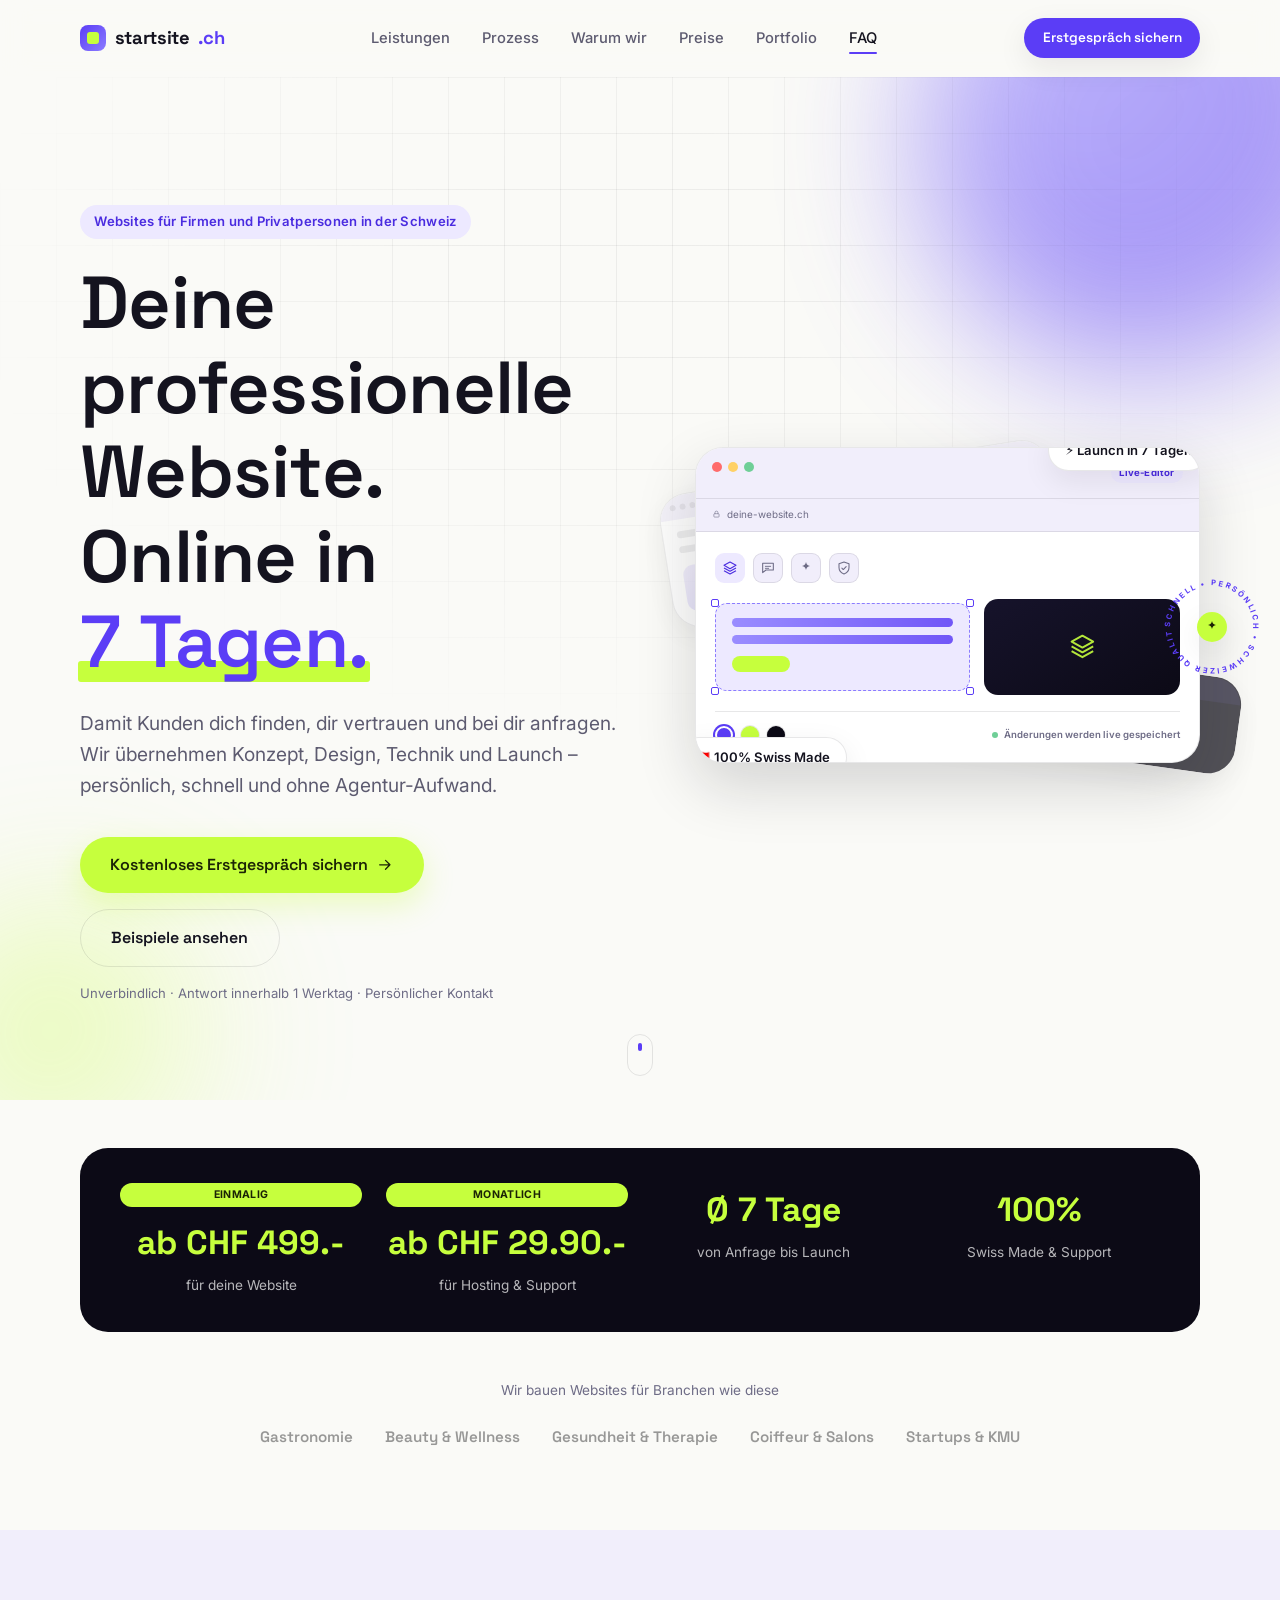
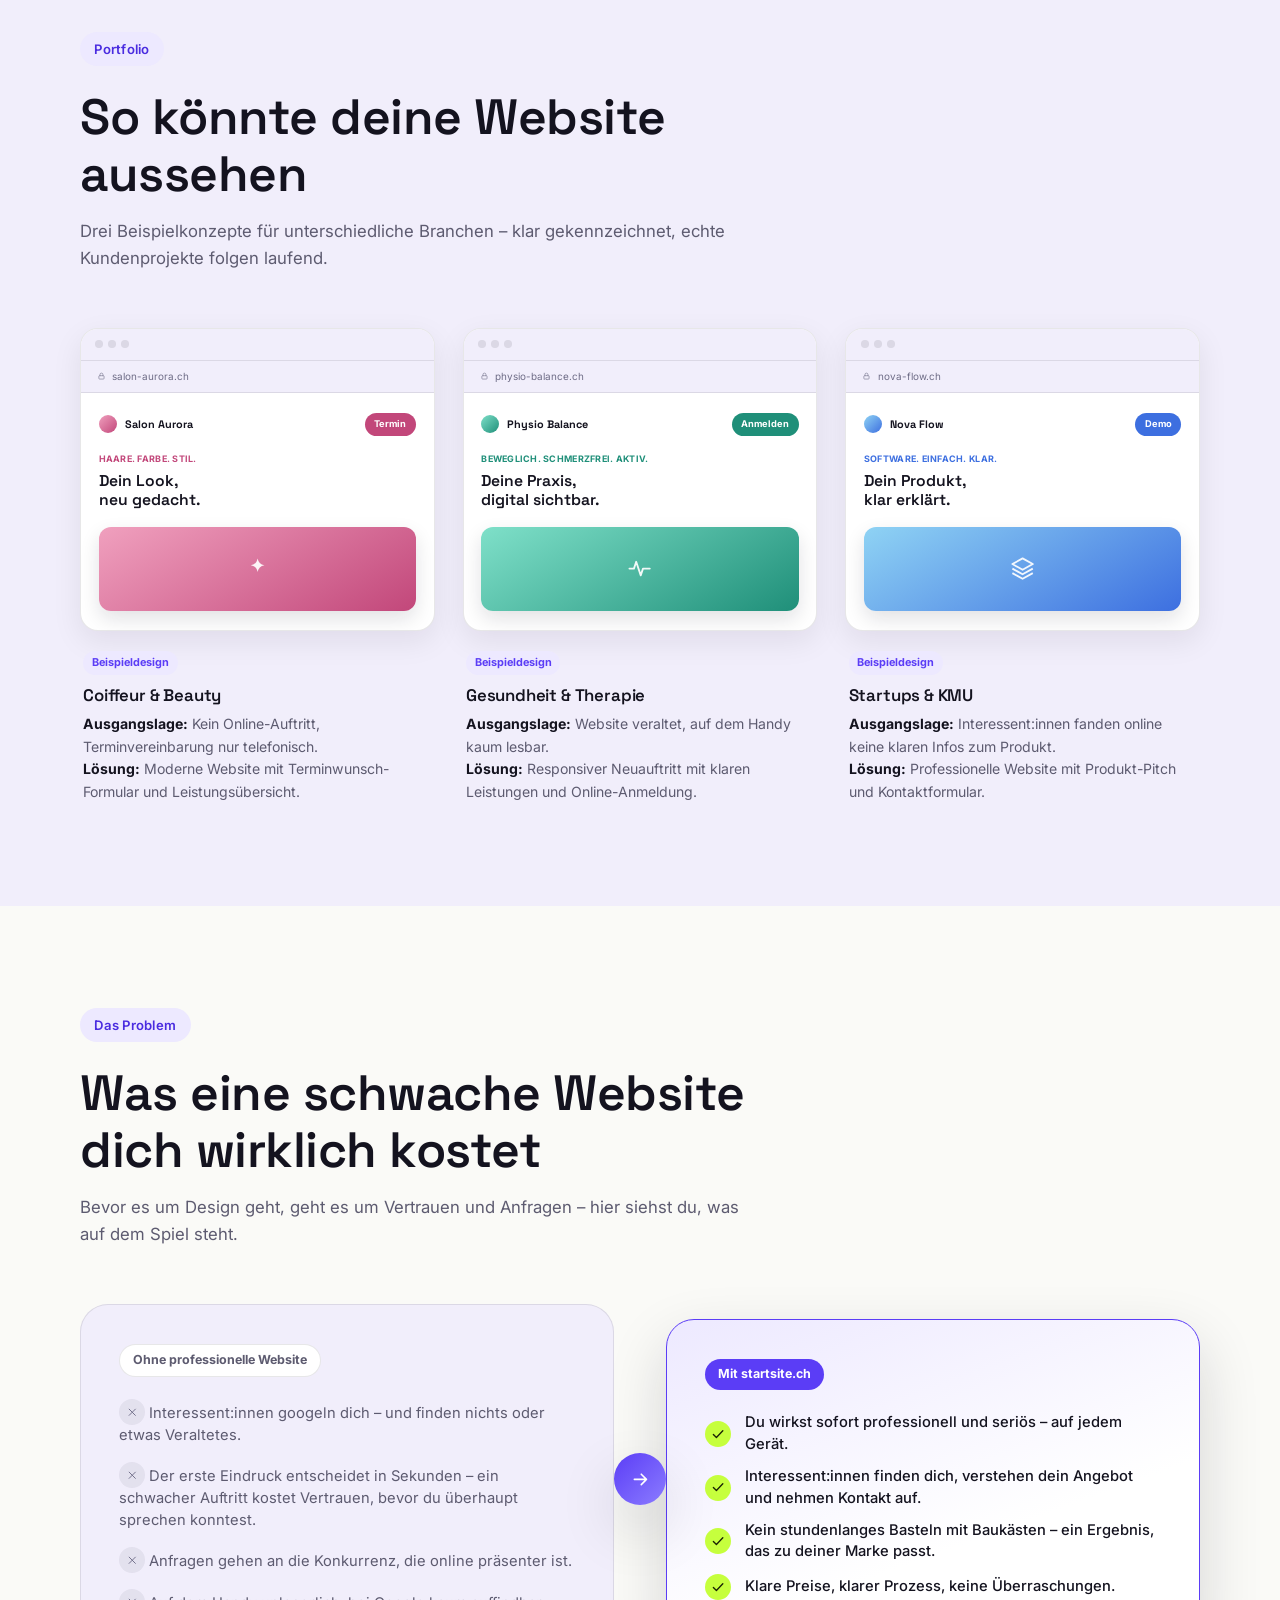
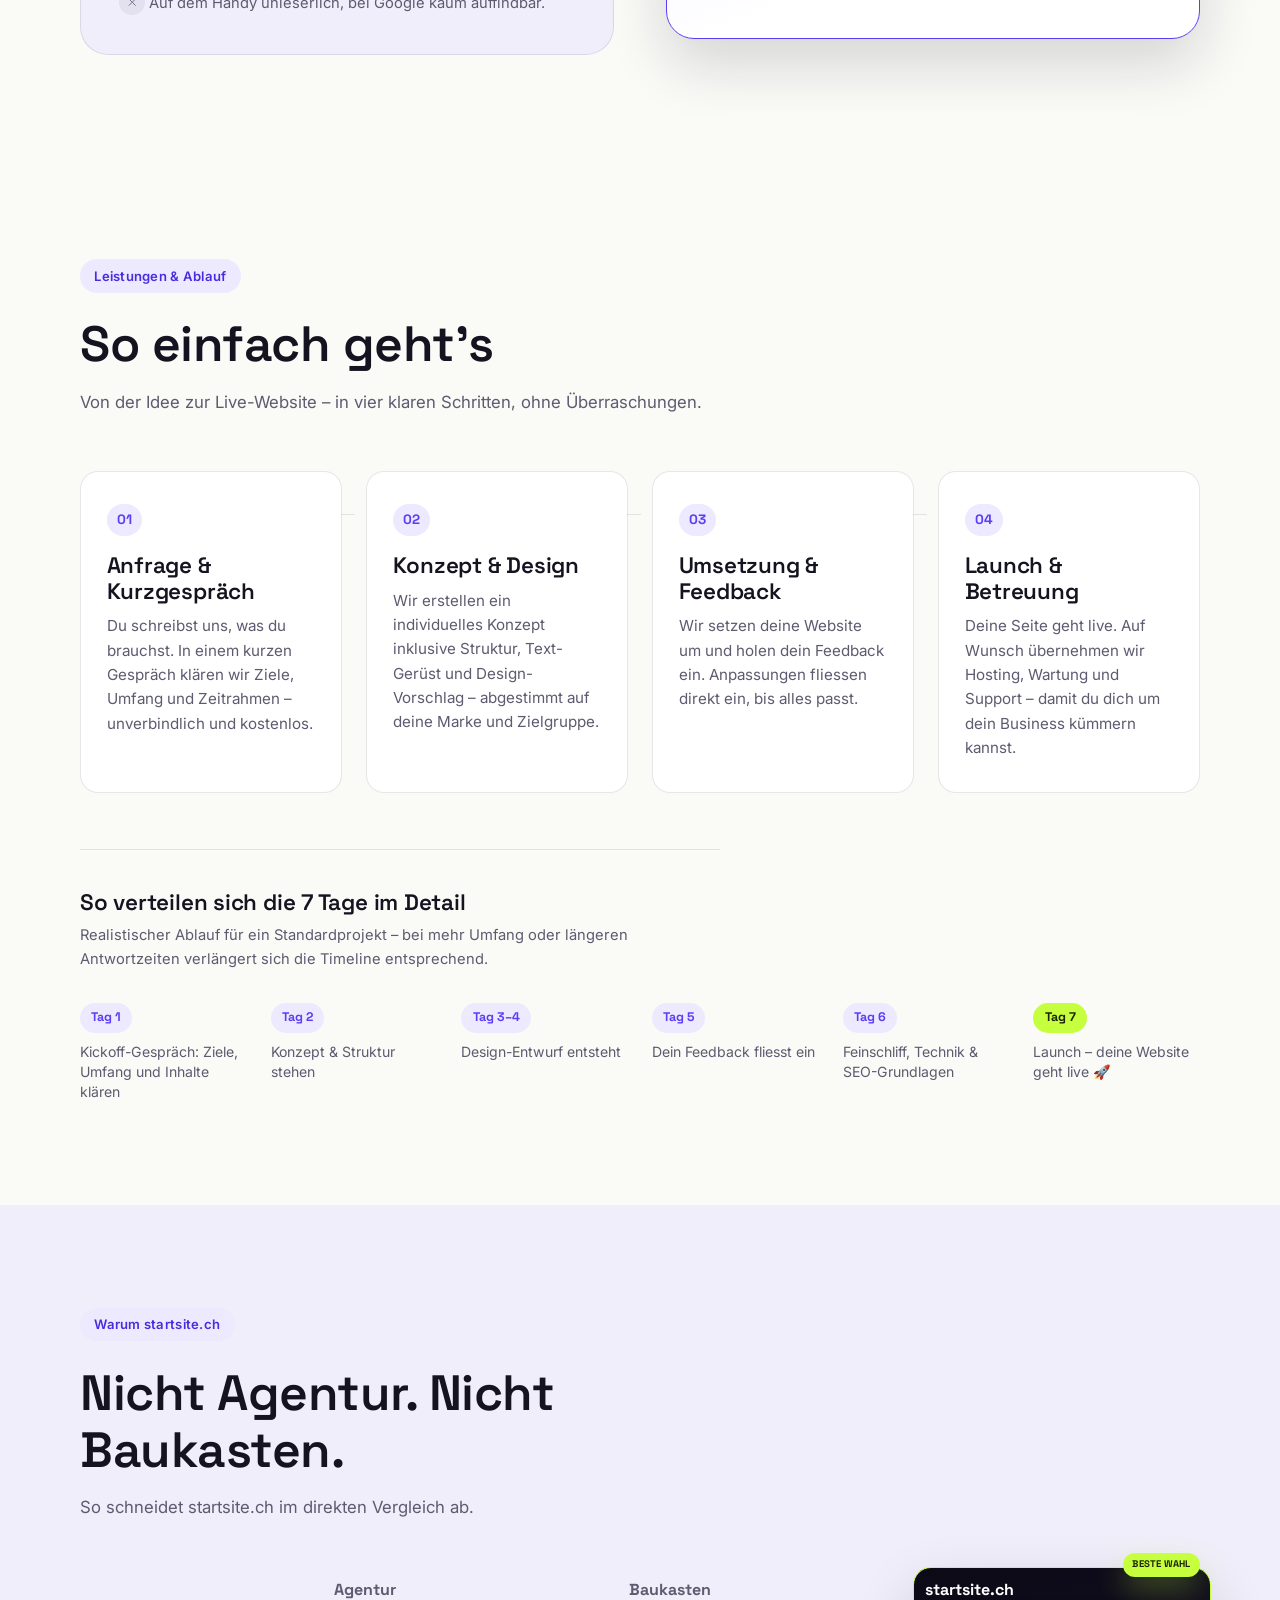
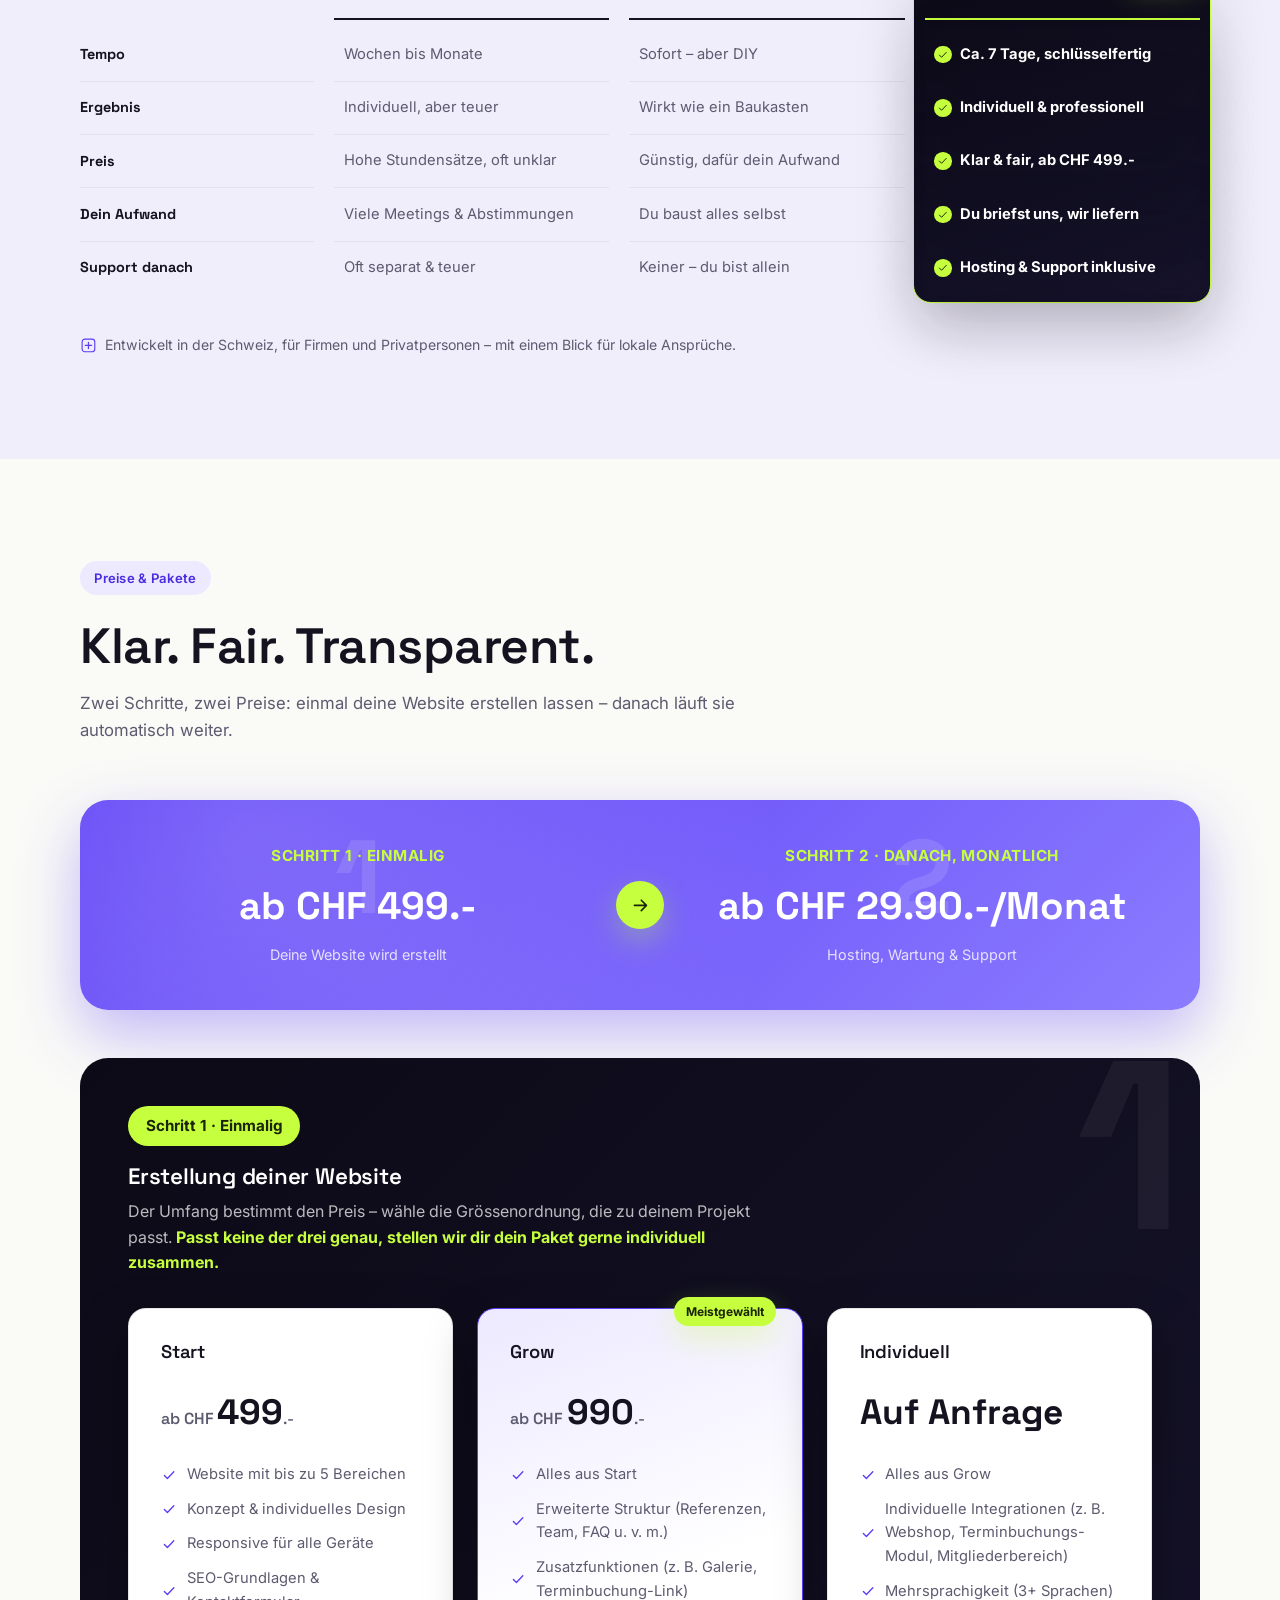
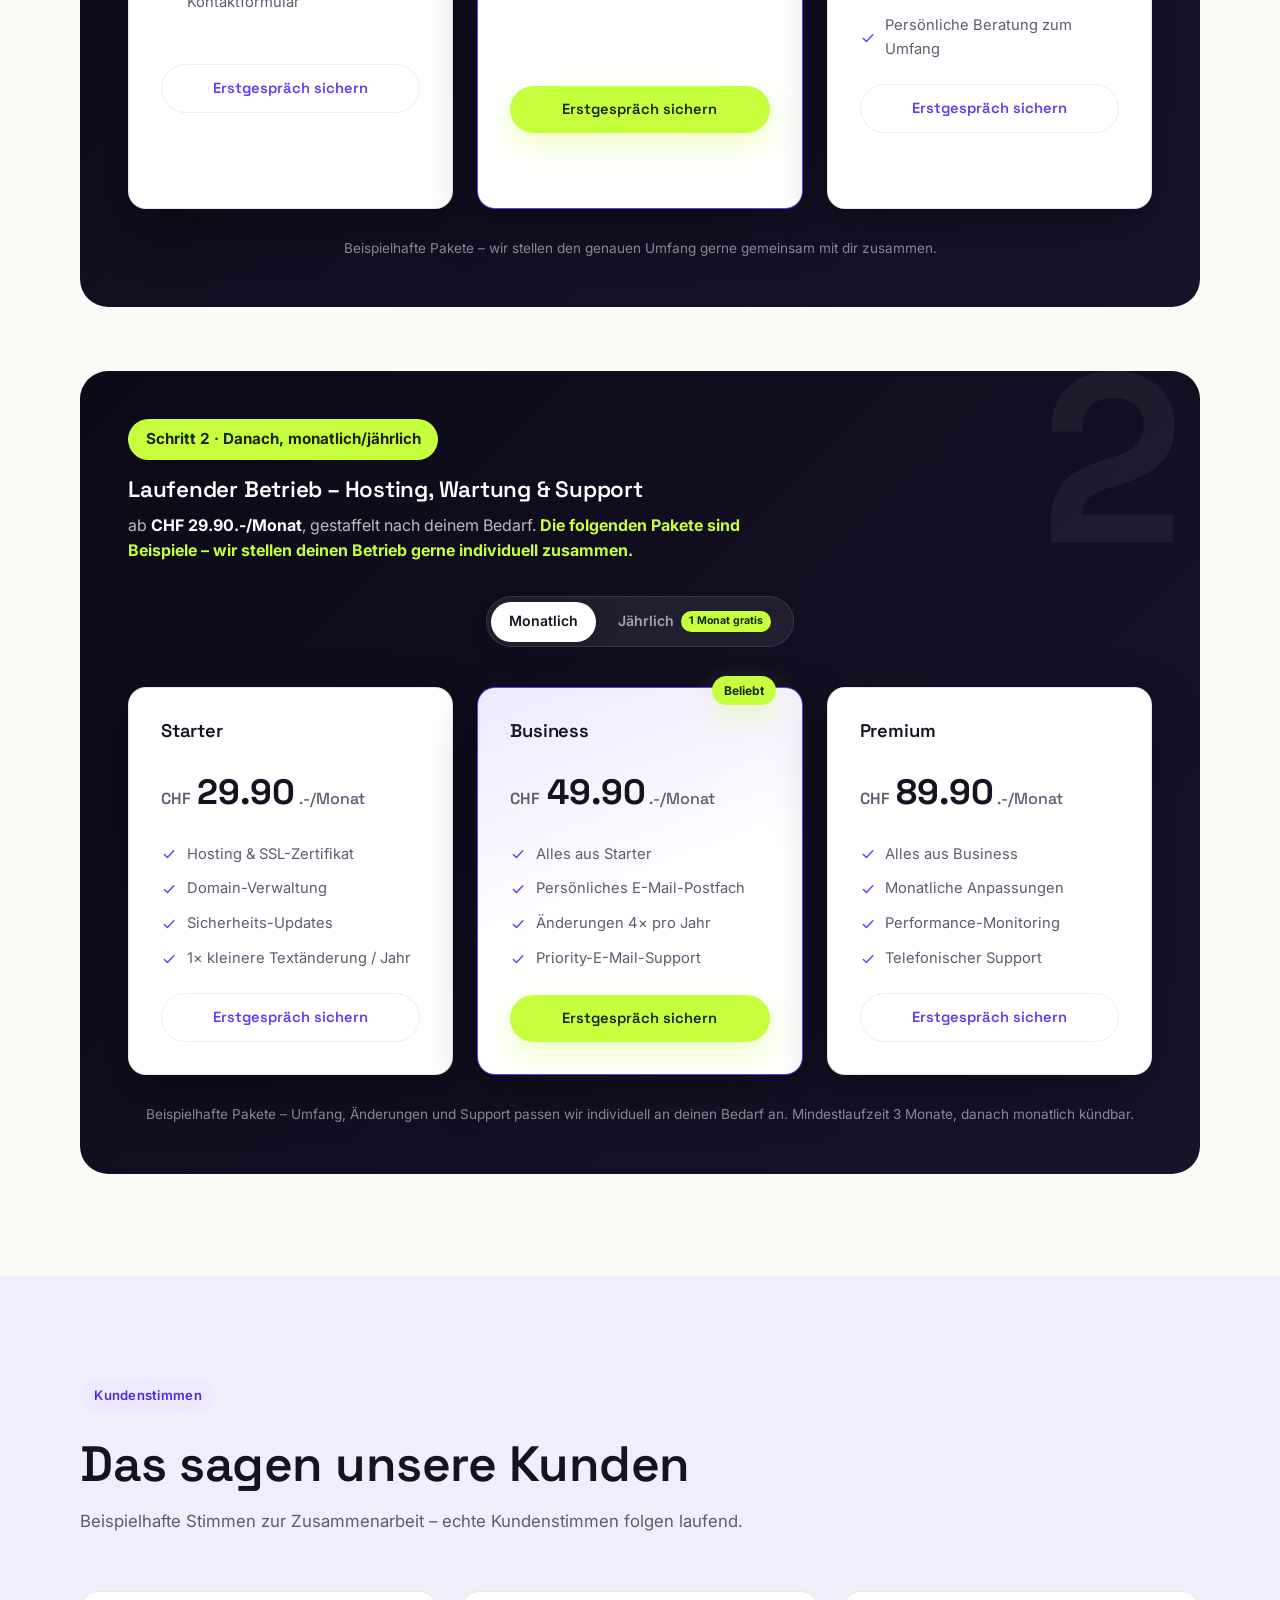
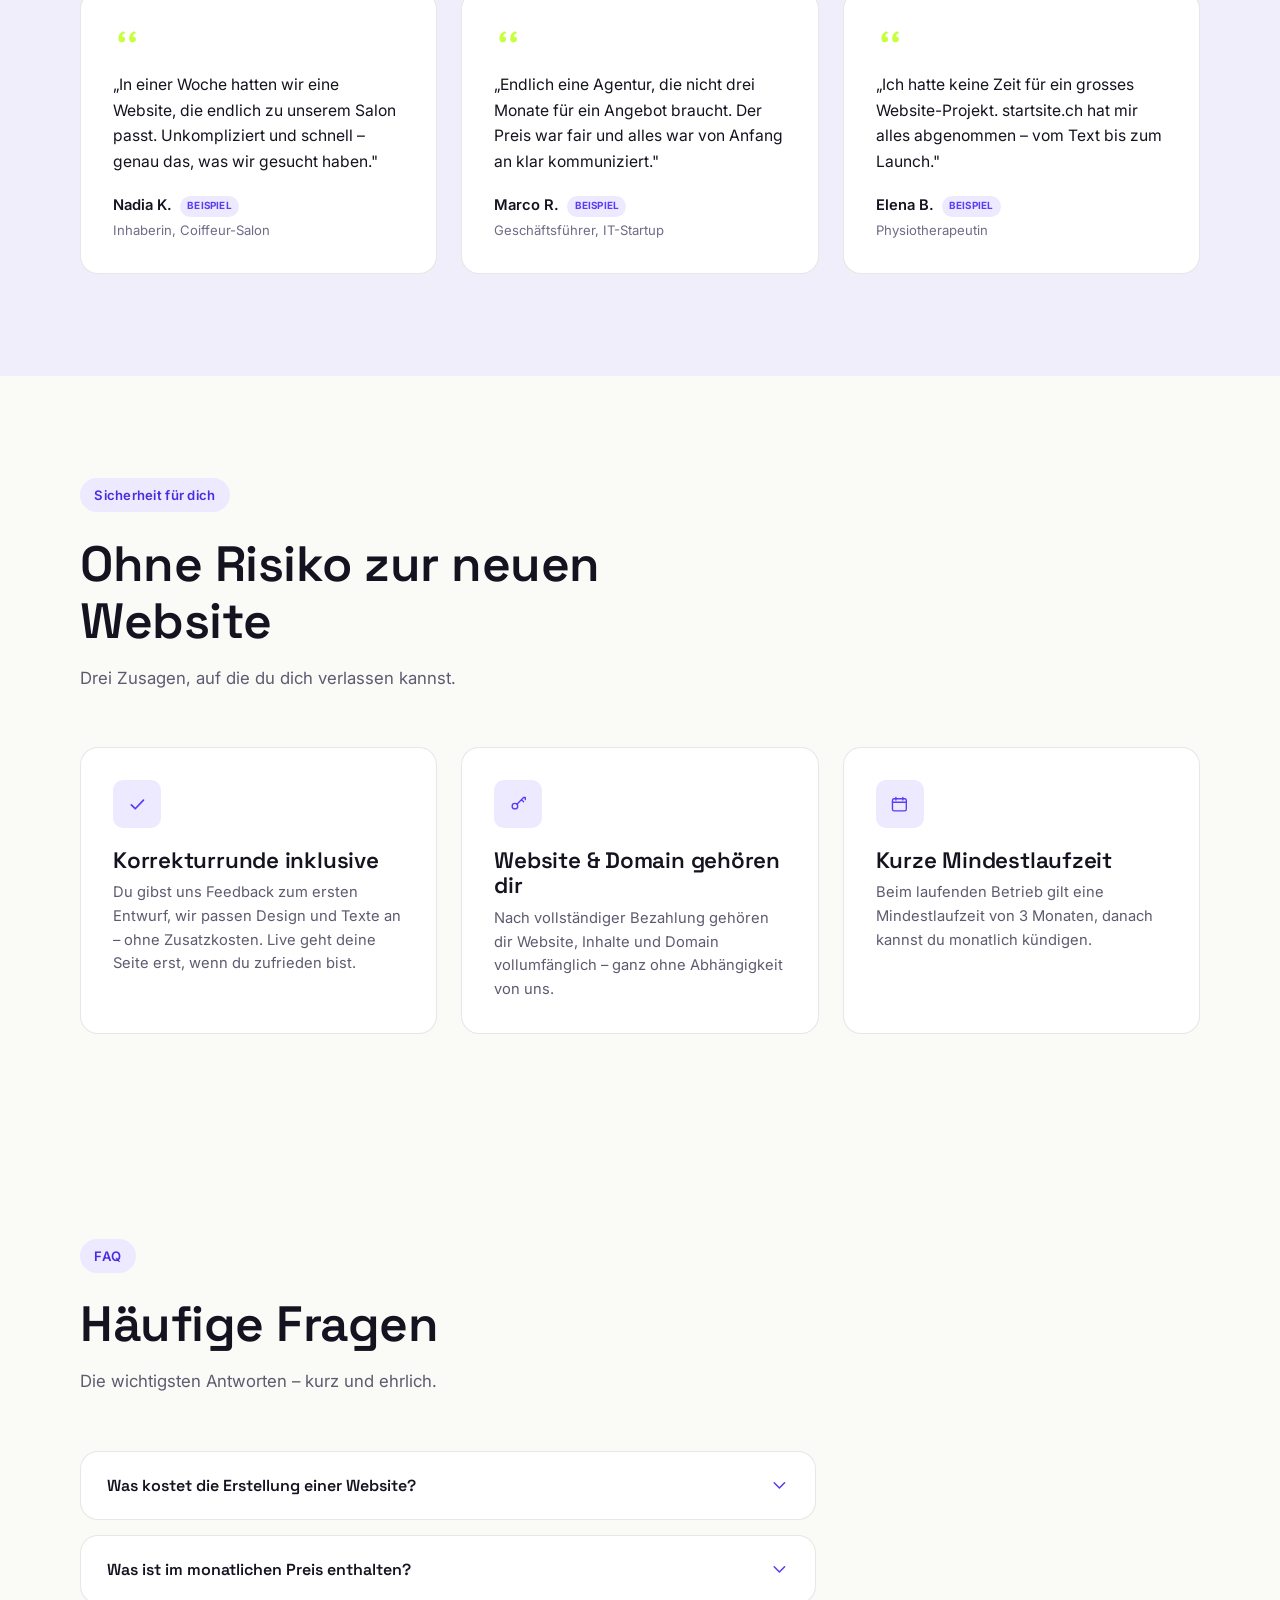
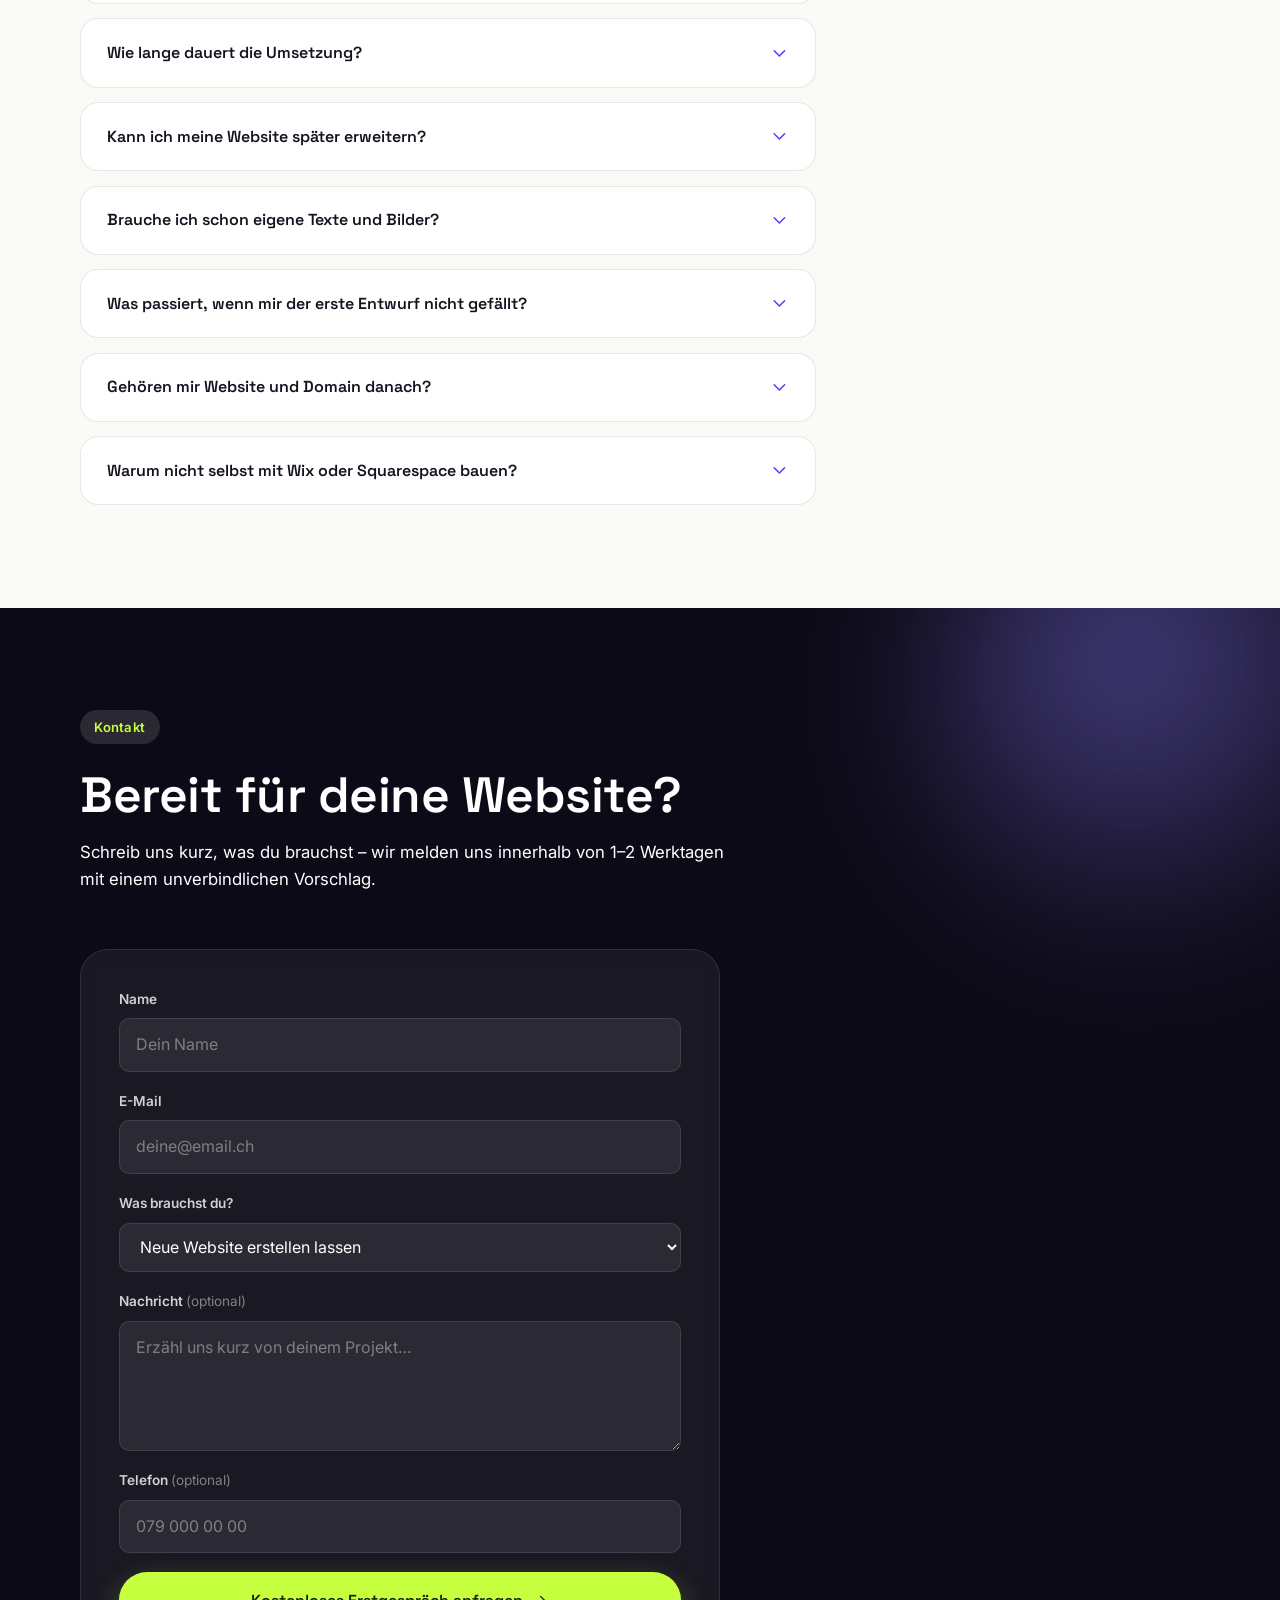
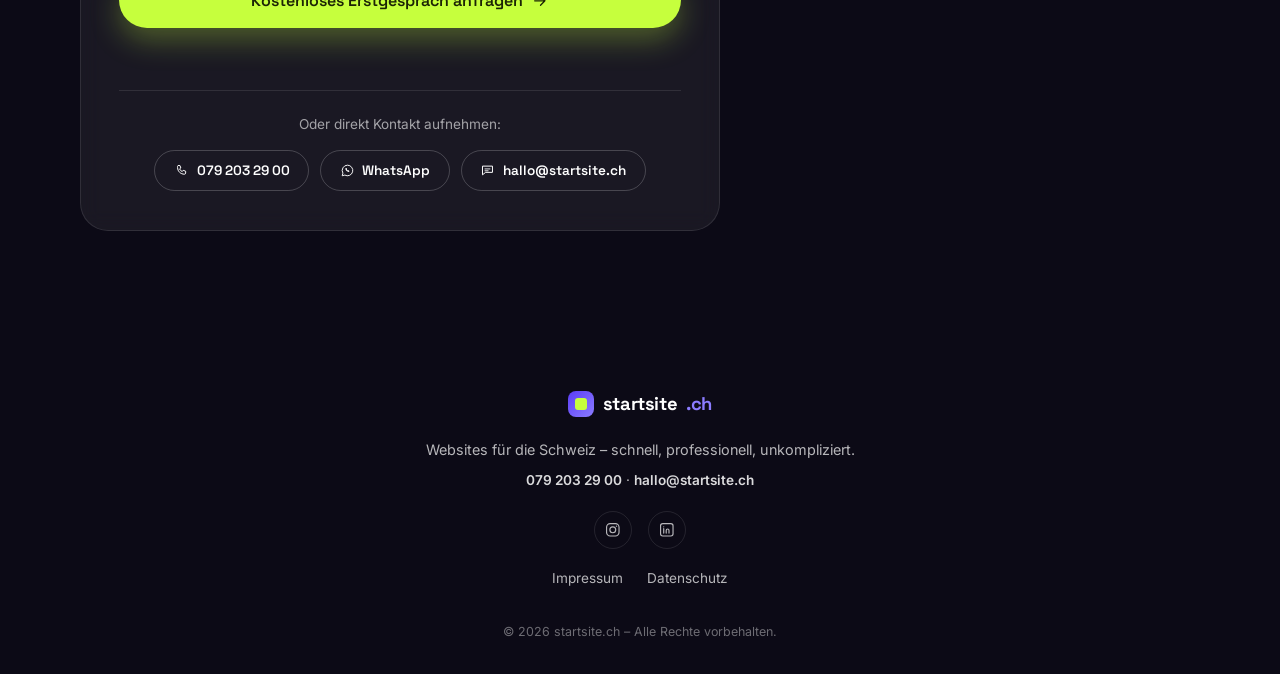
==== index.html @ 7e3acf71 "Redesign hero visual: live-builder mockup instead of fake bakery site The previous hero showed a sin" ====
<!DOCTYPE html>
<html lang="de-CH">
<head>
<meta charset="UTF-8">
<meta name="viewport" content="width=device-width, initial-scale=1.0">
<title>startsite.ch – Websites für Firmen und Privatpersonen in der Schweiz</title>
<meta name="description" content="startsite.ch erstellt moderne Websites für Firmen, Selbstständige und Privatpersonen in der Schweiz. Online in rund 7 Tagen – schnell, professionell, ohne Agentur-Aufwand.">
<meta name="keywords" content="Website erstellen Schweiz, Firmenwebsite Schweiz, private Website erstellen, Webdesign Schweiz, günstige Website Schweiz">
<meta name="author" content="startsite.ch">
<meta name="robots" content="index, follow">
<link rel="canonical" href="https://startsite.ch/">

<!-- Open Graph / Social Sharing -->
<meta property="og:type" content="website">
<meta property="og:site_name" content="startsite.ch">
<meta property="og:title" content="startsite.ch – Deine professionelle Website. Online in 7 Tagen.">
<meta property="og:description" content="Moderne Websites für Firmen, Selbstständige und Privatpersonen in der Schweiz. Schnell, professionell, ohne Agentur-Aufwand.">
<meta property="og:image" content="https://startsite.ch/images/og-image.svg">
<meta property="og:url" content="https://startsite.ch/">
<meta property="og:locale" content="de_CH">
<meta name="twitter:card" content="summary_large_image">
<meta name="twitter:title" content="startsite.ch – Deine professionelle Website. Online in 7 Tagen.">
<meta name="twitter:description" content="Moderne Websites für Firmen, Selbstständige und Privatpersonen in der Schweiz.">
<meta name="twitter:image" content="https://startsite.ch/images/og-image.svg">

<link rel="icon" href="icons/favicon.svg" type="image/svg+xml">
<link rel="preconnect" href="https://fonts.googleapis.com">
<link rel="preconnect" href="https://fonts.gstatic.com" crossorigin>
<link href="https://fonts.googleapis.com/css2?family=Space+Grotesk:wght@500;600;700&family=Inter:wght@400;500;600;700&display=swap" rel="stylesheet">
<link rel="stylesheet" href="style.css">

<script type="application/ld+json">
{
  "@context": "https://schema.org",
  "@type": "ProfessionalService",
  "name": "startsite.ch",
  "legalName": "Kash Group GmbH",
  "url": "https://startsite.ch/",
  "image": "https://startsite.ch/images/og-image.svg",
  "telephone": "+41792032900",
  "email": "hallo@startsite.ch",
  "priceRange": "CHF 499–CHF 990+",
  "address": {
    "@type": "PostalAddress",
    "streetAddress": "Buchenstrasse 65",
    "postalCode": "4500",
    "addressLocality": "Solothurn",
    "addressCountry": "CH"
  },
  "areaServed": {
    "@type": "Country",
    "name": "Schweiz"
  },
  "description": "Professionelle Websites für Firmen, Selbstständige und Privatpersonen in der Schweiz – online in rund 7 Tagen."
}
</script>
</head>
<body>

<!-- ============ SVG ICON SPRITE (hidden, referenced via <use>) ============ -->
<svg class="icon-sprite" aria-hidden="true" style="position:absolute;width:0;height:0;overflow:hidden;">
  <defs>
    <symbol id="icon-lightning" viewBox="0 0 24 24"><path d="M13 2 4 14h6l-1 8 9-12h-6l1-8Z" fill="none" stroke="currentColor" stroke-width="1.6" stroke-linejoin="round" stroke-linecap="round"/></symbol>
    <symbol id="icon-shield" viewBox="0 0 24 24"><path d="M12 3 4.5 5.8v5.4c0 5 3.2 8.1 7.5 9.8 4.3-1.7 7.5-4.8 7.5-9.8V5.8L12 3Z" fill="none" stroke="currentColor" stroke-width="1.6" stroke-linejoin="round"/><path d="M8.8 12.2l2.1 2.1 4.3-4.5" fill="none" stroke="currentColor" stroke-width="1.6" stroke-linecap="round" stroke-linejoin="round"/></symbol>
    <symbol id="icon-layers" viewBox="0 0 24 24"><path d="M12 3 3 8l9 5 9-5-9-5Z" fill="none" stroke="currentColor" stroke-width="1.6" stroke-linejoin="round"/><path d="M3 12l9 5 9-5M3 16l9 5 9-5" fill="none" stroke="currentColor" stroke-width="1.6" stroke-linejoin="round"/></symbol>
    <symbol id="icon-chat" viewBox="0 0 24 24"><path d="M4 5h16v10H9l-5 4V5Z" fill="none" stroke="currentColor" stroke-width="1.6" stroke-linejoin="round"/><path d="M8 9.5h8M8 12.5h5" stroke="currentColor" stroke-width="1.4" stroke-linecap="round"/></symbol>
    <symbol id="icon-cross" viewBox="0 0 24 24"><rect x="3" y="3" width="18" height="18" rx="4" fill="none" stroke="currentColor" stroke-width="1.6"/><path d="M12 7.5v9M7.5 12h9" stroke="currentColor" stroke-width="1.8" stroke-linecap="round"/></symbol>
    <symbol id="icon-rocket" viewBox="0 0 24 24"><path d="M12 3c3 1.5 5 5 4.5 10-1.6.4-3.2.2-4.5-1-1.3 1.2-2.9 1.4-4.5 1C7 8 9 4.5 12 3Z" fill="none" stroke="currentColor" stroke-width="1.6" stroke-linejoin="round"/><circle cx="12" cy="9.5" r="1.4" fill="none" stroke="currentColor" stroke-width="1.4"/><path d="M8.5 15.5c-1.5.5-2 2.5-2 4.5 2 0 4-.5 4.5-2M15.5 15.5c1.5.5 2 2.5 2 4.5-2 0-4-.5-4.5-2" stroke="currentColor" stroke-width="1.4" stroke-linecap="round" stroke-linejoin="round"/></symbol>
    <symbol id="icon-check" viewBox="0 0 24 24"><path d="M5 12.5 9.5 17 19 7" fill="none" stroke="currentColor" stroke-width="2" stroke-linecap="round" stroke-linejoin="round"/></symbol>
    <symbol id="icon-arrow" viewBox="0 0 24 24"><path d="M5 12h14M13 6l6 6-6 6" fill="none" stroke="currentColor" stroke-width="1.8" stroke-linecap="round" stroke-linejoin="round"/></symbol>
    <symbol id="icon-menu" viewBox="0 0 24 24"><path d="M4 7h16M4 12h16M4 17h16" stroke="currentColor" stroke-width="1.8" stroke-linecap="round"/></symbol>
    <symbol id="icon-close" viewBox="0 0 24 24"><path d="M6 6l12 12M18 6 6 18" stroke="currentColor" stroke-width="1.8" stroke-linecap="round"/></symbol>
    <symbol id="icon-chevron" viewBox="0 0 24 24"><path d="M6 9l6 6 6-6" fill="none" stroke="currentColor" stroke-width="1.8" stroke-linecap="round" stroke-linejoin="round"/></symbol>
    <symbol id="icon-quote" viewBox="0 0 24 24"><path d="M8.5 6C6 7 4.5 9.2 4.5 12c0 2 1.3 3.3 3 3.3 1.5 0 2.6-1.1 2.6-2.5 0-1.3-.9-2.3-2.1-2.3-.2 0-.4 0-.6.1.3-1.5 1.5-2.7 3-3.3L8.5 6Zm9 0c-2.5 1-4 3.2-4 6 0 2 1.3 3.3 3 3.3 1.5 0 2.6-1.1 2.6-2.5 0-1.3-.9-2.3-2.1-2.3-.2 0-.4 0-.6.1.3-1.5 1.5-2.7 3-3.3L17.5 6Z" fill="currentColor"/></symbol>
    <symbol id="icon-instagram" viewBox="0 0 24 24"><rect x="3.5" y="3.5" width="17" height="17" rx="5" fill="none" stroke="currentColor" stroke-width="1.6"/><circle cx="12" cy="12" r="4" fill="none" stroke="currentColor" stroke-width="1.6"/><circle cx="17" cy="7" r="1" fill="currentColor"/></symbol>
    <symbol id="icon-linkedin" viewBox="0 0 24 24"><rect x="3.5" y="3.5" width="17" height="17" rx="3" fill="none" stroke="currentColor" stroke-width="1.6"/><path d="M7.8 10.5v6M7.8 8v.01M11.2 16.5v-3.6c0-1.2.9-2 2-2 1.1 0 1.8.8 1.8 2v3.6" fill="none" stroke="currentColor" stroke-width="1.6" stroke-linecap="round" stroke-linejoin="round"/></symbol>
    <symbol id="icon-coffee" viewBox="0 0 24 24"><path d="M5 9h11v6a4 4 0 0 1-4 4H9a4 4 0 0 1-4-4V9Z" fill="none" stroke="currentColor" stroke-width="1.6" stroke-linejoin="round"/><path d="M16 10h1.5a2.5 2.5 0 0 1 0 5H16" fill="none" stroke="currentColor" stroke-width="1.6" stroke-linecap="round" stroke-linejoin="round"/><path d="M8 4.3c.6 1-.6 1.4 0 2.4M11.3 4.3c.6 1-.6 1.4 0 2.4" stroke="currentColor" stroke-width="1.4" stroke-linecap="round"/></symbol>
    <symbol id="icon-leaf" viewBox="0 0 24 24"><path d="M19.5 4.5C10 4.5 4.5 10 4.5 19.5c9.5 0 15-5.5 15-15Z" fill="none" stroke="currentColor" stroke-width="1.6" stroke-linejoin="round"/><path d="M7 17 17 7" fill="none" stroke="currentColor" stroke-width="1.4" stroke-linecap="round"/></symbol>
    <symbol id="icon-heart" viewBox="0 0 24 24"><path d="M12 20s-7-4.3-9.4-8.4C.9 8.5 2.1 5.2 5.5 5.2c2 0 3.4 1.2 4.5 2.6 1.1-1.4 2.5-2.6 4.5-2.6 3.4 0 4.6 3.3 2.9 6.4C19 15.7 12 20 12 20Z" fill="none" stroke="currentColor" stroke-width="1.6" stroke-linejoin="round"/></symbol>
    <symbol id="icon-truck" viewBox="0 0 24 24"><rect x="2" y="8" width="11" height="7" rx="1" fill="none" stroke="currentColor" stroke-width="1.6" stroke-linejoin="round"/><path d="M13 10.5h3.5L20 13.5V15h-7v-4.5Z" fill="none" stroke="currentColor" stroke-width="1.6" stroke-linejoin="round"/><circle cx="6.5" cy="17" r="1.5" fill="none" stroke="currentColor" stroke-width="1.4"/><circle cx="16.5" cy="17" r="1.5" fill="none" stroke="currentColor" stroke-width="1.4"/></symbol>
    <symbol id="icon-lock" viewBox="0 0 24 24"><rect x="5" y="10" width="14" height="9" rx="2" fill="none" stroke="currentColor" stroke-width="1.6"/><path d="M8 10V7a4 4 0 0 1 8 0v3" fill="none" stroke="currentColor" stroke-width="1.6" stroke-linecap="round"/></symbol>
    <symbol id="icon-key" viewBox="0 0 24 24"><circle cx="8" cy="14" r="3.2" fill="none" stroke="currentColor" stroke-width="1.6"/><path d="M10.3 11.8 18 4h2v2.5M15.5 6.5 18 9" fill="none" stroke="currentColor" stroke-width="1.6" stroke-linecap="round" stroke-linejoin="round"/></symbol>
    <symbol id="icon-calendar" viewBox="0 0 24 24"><rect x="4" y="5.5" width="16" height="14" rx="2" fill="none" stroke="currentColor" stroke-width="1.6"/><path d="M4 9.5h16M8 4v3M16 4v3" stroke="currentColor" stroke-width="1.6" stroke-linecap="round"/></symbol>
    <symbol id="icon-phone" viewBox="0 0 24 24"><path d="M6.5 4h3l1.5 4-2 1.5c.8 2 2.2 3.4 4.2 4.2l1.5-2 4 1.5v3c0 1-.8 1.8-1.8 1.8C10.5 18 6 13.5 5.7 7.3 5.6 6.2 5.5 5 6.5 4Z" fill="none" stroke="currentColor" stroke-width="1.6" stroke-linejoin="round"/></symbol>
    <symbol id="icon-whatsapp" viewBox="0 0 24 24"><path d="M12 3.5a8.5 8.5 0 0 0-7.3 12.8L3.5 20.5l4.3-1.1A8.5 8.5 0 1 0 12 3.5Z" fill="none" stroke="currentColor" stroke-width="1.5" stroke-linejoin="round"/><path d="M8.5 9c.2 3 2.5 5.3 5.5 5.5.6 0 1-.5.9-1l-.3-1.2c-.1-.4-.5-.6-.9-.5l-1 .3c-.7-.4-1.3-1-1.7-1.7l.3-1c.1-.4-.1-.8-.5-.9L9.7 8.1c-.5-.1-1 .3-1 .9Z" fill="currentColor"/></symbol>
    <symbol id="icon-sparkle" viewBox="0 0 24 24"><path d="M12 3c.6 3.4 2.6 5.4 6 6-3.4.6-5.4 2.6-6 6-.6-3.4-2.6-5.4-6-6 3.4-.6 5.4-2.6 6-6Z" fill="currentColor"/></symbol>
    <symbol id="icon-pulse" viewBox="0 0 24 24"><path d="M3 12h4l2-6 4 12 2-6h6" fill="none" stroke="currentColor" stroke-width="1.6" stroke-linecap="round" stroke-linejoin="round"/></symbol>
  </defs>
</svg>

<!-- ============ HEADER ============ -->
<header class="site-header" id="top">
  <div class="container header-inner">
    <a href="#top" class="logo" aria-label="startsite.ch – Startseite">
      <span class="logo-mark" aria-hidden="true"></span>
      startsite<span class="logo-dot">.ch</span>
    </a>

    <nav class="main-nav" id="main-nav" aria-label="Hauptnavigation">
      <ul>
        <li><a href="#leistungen" data-nav>Leistungen</a></li>
        <li><a href="#prozess" data-nav>Prozess</a></li>
        <li><a href="#warum" data-nav>Warum wir</a></li>
        <li><a href="#preise" data-nav>Preise</a></li>
        <li><a href="#portfolio" data-nav>Portfolio</a></li>
        <li><a href="#faq" data-nav>FAQ</a></li>
      </ul>
    </nav>

    <div class="header-actions">
      <a href="#kontakt" class="btn btn-primary btn-sm">Erstgespräch sichern</a>
      <button class="nav-toggle" id="nav-toggle" aria-label="Menü öffnen" aria-expanded="false" aria-controls="main-nav">
        <svg class="icon icon-open"><use href="#icon-menu"></use></svg>
        <svg class="icon icon-close-mobile"><use href="#icon-close"></use></svg>
      </button>
    </div>
  </div>
</header>

<main>

  <!-- ============ HERO ============ -->
  <section class="hero" id="hero">
    <div class="hero-bg" aria-hidden="true">
      <span class="blob blob-1"></span>
      <span class="blob blob-2"></span>
      <span class="grid-overlay"></span>
    </div>

    <div class="container hero-inner">
      <div class="hero-copy reveal">
        <p class="eyebrow">Websites für Firmen und Privatpersonen in der Schweiz</p>
        <h1 class="hero-title">Deine professionelle Website.<br>Online in <span class="accent-text">7&nbsp;Tagen.</span></h1>
        <p class="hero-sub">Damit Kunden dich finden, dir vertrauen und bei dir anfragen. Wir übernehmen Konzept, Design, Technik und Launch – persönlich, schnell und ohne Agentur-Aufwand.</p>
        <div class="hero-cta">
          <a href="#kontakt" class="btn btn-accent btn-lg">
            Kostenloses Erstgespräch sichern
            <svg class="icon"><use href="#icon-arrow"></use></svg>
          </a>
          <a href="#portfolio" class="btn btn-ghost btn-lg">Beispiele ansehen</a>
        </div>
        <p class="hero-microcopy">Unverbindlich · Antwort innerhalb 1 Werktag · Persönlicher Kontakt</p>
      </div>

      <div class="hero-visual reveal" aria-hidden="true">
        <div class="visual-stack">
          <div class="stack-card stack-back-a">
            <div class="stack-mini-bar"><span></span><span></span><span></span></div>
            <div class="stack-mini-body">
              <div class="stack-line stack-line-lg"></div>
              <div class="stack-line stack-line-sm"></div>
              <div class="stack-block"></div>
            </div>
          </div>
          <div class="stack-card stack-back-b">
            <div class="stack-mini-bar"><span></span><span></span><span></span></div>
            <div class="stack-mini-body stack-mini-body-alt">
              <div class="stack-chip"></div>
              <div class="stack-line stack-line-md"></div>
              <div class="stack-dots"><span></span><span></span><span></span></div>
            </div>
          </div>

          <div class="browser-card-wrap">
            <div class="browser-card" id="hero-tilt-card">
              <div class="browser-bar">
                <span></span><span></span><span></span>
                <span class="browser-bar-label">Live-Editor</span>
              </div>
              <div class="browser-address">
                <svg class="icon"><use href="#icon-lock"></use></svg>
                <span>deine-website.ch</span>
              </div>

              <div class="builder-canvas">
                <div class="builder-tools">
                  <span class="builder-tool is-active"><svg class="icon"><use href="#icon-layers"></use></svg></span>
                  <span class="builder-tool"><svg class="icon"><use href="#icon-chat"></use></svg></span>
                  <span class="builder-tool"><svg class="icon"><use href="#icon-sparkle"></use></svg></span>
                  <span class="builder-tool"><svg class="icon"><use href="#icon-shield"></use></svg></span>
                </div>

                <div class="builder-main">
                  <div class="builder-editable">
                    <span class="drag-handle handle-tl"></span>
                    <span class="drag-handle handle-tr"></span>
                    <span class="drag-handle handle-bl"></span>
                    <span class="drag-handle handle-br"></span>
                    <div class="skeleton-line skeleton-lg"></div>
                    <div class="skeleton-line skeleton-md"></div>
                    <span class="builder-cta-pill"></span>
                    <span class="builder-cursor">
                      <svg viewBox="0 0 24 24"><path d="M4 3l15 6.5-6 2-2.5 6L4 3Z" fill="currentColor"/></svg>
                    </span>
                  </div>
                  <div class="builder-image-block">
                    <svg class="icon"><use href="#icon-layers"></use></svg>
                  </div>
                </div>

                <div class="builder-footer">
                  <span class="swatch swatch-primary is-active"></span>
                  <span class="swatch swatch-accent"></span>
                  <span class="swatch swatch-dark"></span>
                  <span class="builder-status"><span class="status-dot"></span>Änderungen werden live gespeichert</span>
                </div>
              </div>

              <span class="floating-chip chip-1">⚡ Launch in 7 Tagen</span>
              <span class="floating-chip chip-2">🇨🇭 100% Swiss Made</span>
            </div>
          </div>

          <div class="hero-badge">
            <svg viewBox="0 0 120 120" class="hero-badge-ring">
              <defs><path id="badge-circle-path" d="M60,60 m-46,0 a46,46 0 1,1 92,0 a46,46 0 1,1 -92,0"/></defs>
              <text font-size="8.4" font-weight="700" letter-spacing="2.2" fill="currentColor">
                <textPath href="#badge-circle-path" startOffset="0%">SCHNELL &#8226; PERSÖNLICH &#8226; SCHWEIZER QUALITÄT &#8226; </textPath>
              </text>
            </svg>
            <span class="hero-badge-core">
              <svg class="icon"><use href="#icon-sparkle"></use></svg>
            </span>
          </div>
        </div>
      </div>
    </div>

    <div class="scroll-cue" aria-hidden="true"><span></span></div>
  </section>

  <!-- ============ VERTRAUENSSIGNALE ============ -->
  <section class="trust" id="trust" aria-label="Vertrauenssignale">
    <div class="container">
      <div class="trust-stats reveal">
        <div class="stat stat-price">
          <span class="stat-tag">Einmalig</span>
          <span class="stat-number">ab CHF 499.-</span>
          <span class="stat-label">für deine Website</span>
        </div>
        <div class="stat stat-price">
          <span class="stat-tag stat-tag-recurring">Monatlich</span>
          <span class="stat-number">ab CHF 29.90.-</span>
          <span class="stat-label">für Hosting &amp; Support</span>
        </div>
        <div class="stat">
          <span class="stat-number">Ø 7 Tage</span>
          <span class="stat-label">von Anfrage bis Launch</span>
        </div>
        <div class="stat">
          <span class="stat-number">100%</span>
          <span class="stat-label">Swiss Made &amp; Support</span>
        </div>
      </div>

      <div class="trust-logos reveal" role="group" aria-label="Branchen, für die wir Websites bauen">
        <p class="trust-logos-label">Wir bauen Websites für Branchen wie diese</p>
        <div class="logo-row">
          <span class="logo-placeholder">Gastronomie</span>
          <span class="logo-placeholder">Beauty &amp; Wellness</span>
          <span class="logo-placeholder">Gesundheit &amp; Therapie</span>
          <span class="logo-placeholder">Coiffeur &amp; Salons</span>
          <span class="logo-placeholder">Startups &amp; KMU</span>
        </div>
      </div>
    </div>
  </section>

  <!-- ============ PORTFOLIO ============ -->
  <section class="portfolio" id="portfolio">
    <div class="container">
      <div class="section-head reveal">
        <p class="eyebrow">Portfolio</p>
        <h2>So könnte deine Website aussehen</h2>
        <p class="section-lead">Drei Beispielkonzepte für unterschiedliche Branchen – klar gekennzeichnet, echte Kundenprojekte folgen laufend.</p>
      </div>

      <div class="portfolio-grid">
        <div class="portfolio-card reveal">
          <div class="portfolio-browser">
            <div class="mockup-bar"><span></span><span></span><span></span></div>
            <div class="browser-address">
              <svg class="icon"><use href="#icon-lock"></use></svg>
              <span>salon-aurora.ch</span>
            </div>
            <div class="portfolio-body theme-salon">
              <div class="portfolio-nav">
                <span class="portfolio-logo"></span>
                <span class="portfolio-brand">Salon Aurora</span>
                <span class="portfolio-pill">Termin</span>
              </div>
              <div class="portfolio-hero">
                <span class="portfolio-kicker">Haare. Farbe. Stil.</span>
                <p class="portfolio-heading">Dein Look,<br>neu gedacht.</p>
              </div>
              <div class="portfolio-photo">
                <svg class="icon"><use href="#icon-sparkle"></use></svg>
              </div>
            </div>
          </div>
          <div class="portfolio-case">
            <span class="mockup-label-inline">Beispieldesign</span>
            <h3>Coiffeur &amp; Beauty</h3>
            <p><strong>Ausgangslage:</strong> Kein Online-Auftritt, Terminvereinbarung nur telefonisch.<br><strong>Lösung:</strong> Moderne Website mit Terminwunsch-Formular und Leistungsübersicht.</p>
          </div>
        </div>

        <div class="portfolio-card reveal">
          <div class="portfolio-browser">
            <div class="mockup-bar"><span></span><span></span><span></span></div>
            <div class="browser-address">
              <svg class="icon"><use href="#icon-lock"></use></svg>
              <span>physio-balance.ch</span>
            </div>
            <div class="portfolio-body theme-physio">
              <div class="portfolio-nav">
                <span class="portfolio-logo"></span>
                <span class="portfolio-brand">Physio Balance</span>
                <span class="portfolio-pill">Anmelden</span>
              </div>
              <div class="portfolio-hero">
                <span class="portfolio-kicker">Beweglich. Schmerzfrei. Aktiv.</span>
                <p class="portfolio-heading">Deine Praxis,<br>digital sichtbar.</p>
              </div>
              <div class="portfolio-photo">
                <svg class="icon"><use href="#icon-pulse"></use></svg>
              </div>
            </div>
          </div>
          <div class="portfolio-case">
            <span class="mockup-label-inline">Beispieldesign</span>
            <h3>Gesundheit &amp; Therapie</h3>
            <p><strong>Ausgangslage:</strong> Website veraltet, auf dem Handy kaum lesbar.<br><strong>Lösung:</strong> Responsiver Neuauftritt mit klaren Leistungen und Online-Anmeldung.</p>
          </div>
        </div>

        <div class="portfolio-card reveal">
          <div class="portfolio-browser">
            <div class="mockup-bar"><span></span><span></span><span></span></div>
            <div class="browser-address">
              <svg class="icon"><use href="#icon-lock"></use></svg>
              <span>nova-flow.ch</span>
            </div>
            <div class="portfolio-body theme-tech">
              <div class="portfolio-nav">
                <span class="portfolio-logo"></span>
                <span class="portfolio-brand">Nova Flow</span>
                <span class="portfolio-pill">Demo</span>
              </div>
              <div class="portfolio-hero">
                <span class="portfolio-kicker">Software. Einfach. Klar.</span>
                <p class="portfolio-heading">Dein Produkt,<br>klar erklärt.</p>
              </div>
              <div class="portfolio-photo">
                <svg class="icon"><use href="#icon-layers"></use></svg>
              </div>
            </div>
          </div>
          <div class="portfolio-case">
            <span class="mockup-label-inline">Beispieldesign</span>
            <h3>Startups &amp; KMU</h3>
            <p><strong>Ausgangslage:</strong> Interessent:innen fanden online keine klaren Infos zum Produkt.<br><strong>Lösung:</strong> Professionelle Website mit Produkt-Pitch und Kontaktformular.</p>
          </div>
        </div>
      </div>
    </div>
  </section>

  <!-- ============ PROBLEM / NUTZEN ============ -->
  <section class="problem" id="problem">
    <div class="container">
      <div class="section-head reveal">
        <p class="eyebrow">Das Problem</p>
        <h2>Was eine schwache Website dich wirklich kostet</h2>
        <p class="section-lead">Bevor es um Design geht, geht es um Vertrauen und Anfragen – hier siehst du, was auf dem Spiel steht.</p>
      </div>

      <div class="problem-grid">
        <div class="problem-card reveal">
          <span class="problem-tag problem-tag-negative">Ohne professionelle Website</span>
          <ul class="cross-list">
            <li><span class="problem-icon-badge problem-icon-negative"><svg class="icon"><use href="#icon-close"></use></svg></span> Interessent:innen googeln dich – und finden nichts oder etwas Veraltetes.</li>
            <li><span class="problem-icon-badge problem-icon-negative"><svg class="icon"><use href="#icon-close"></use></svg></span> Der erste Eindruck entscheidet in Sekunden – ein schwacher Auftritt kostet Vertrauen, bevor du überhaupt sprechen konntest.</li>
            <li><span class="problem-icon-badge problem-icon-negative"><svg class="icon"><use href="#icon-close"></use></svg></span> Anfragen gehen an die Konkurrenz, die online präsenter ist.</li>
            <li><span class="problem-icon-badge problem-icon-negative"><svg class="icon"><use href="#icon-close"></use></svg></span> Auf dem Handy unleserlich, bei Google kaum auffindbar.</li>
          </ul>
        </div>

        <div class="problem-connector" aria-hidden="true">
          <svg class="icon"><use href="#icon-arrow"></use></svg>
        </div>

        <div class="problem-card problem-card-positive reveal">
          <span class="problem-tag problem-tag-positive">Mit startsite.ch</span>
          <ul class="check-list">
            <li><span class="problem-icon-badge problem-icon-positive"><svg class="icon"><use href="#icon-check"></use></svg></span> Du wirkst sofort professionell und seriös – auf jedem Gerät.</li>
            <li><span class="problem-icon-badge problem-icon-positive"><svg class="icon"><use href="#icon-check"></use></svg></span> Interessent:innen finden dich, verstehen dein Angebot und nehmen Kontakt auf.</li>
            <li><span class="problem-icon-badge problem-icon-positive"><svg class="icon"><use href="#icon-check"></use></svg></span> Kein stundenlanges Basteln mit Baukästen – ein Ergebnis, das zu deiner Marke passt.</li>
            <li><span class="problem-icon-badge problem-icon-positive"><svg class="icon"><use href="#icon-check"></use></svg></span> Klare Preise, klarer Prozess, keine Überraschungen.</li>
          </ul>
        </div>
      </div>
    </div>
  </section>

  <!-- ============ LEISTUNGEN / PROZESS ============ -->
  <section class="process" id="prozess">
    <div class="container">
      <div class="section-head reveal">
        <p class="eyebrow">Leistungen &amp; Ablauf</p>
        <h2>So einfach geht's</h2>
        <p class="section-lead">Von der Idee zur Live-Website – in vier klaren Schritten, ohne Überraschungen.</p>
      </div>

      <ol class="steps" id="leistungen">
        <li class="step reveal">
          <span class="step-number">01</span>
          <h3>Anfrage &amp; Kurzgespräch</h3>
          <p>Du schreibst uns, was du brauchst. In einem kurzen Gespräch klären wir Ziele, Umfang und Zeitrahmen – unverbindlich und kostenlos.</p>
        </li>
        <li class="step reveal">
          <span class="step-number">02</span>
          <h3>Konzept &amp; Design</h3>
          <p>Wir erstellen ein individuelles Konzept inklusive Struktur, Text-Gerüst und Design-Vorschlag – abgestimmt auf deine Marke und Zielgruppe.</p>
        </li>
        <li class="step reveal">
          <span class="step-number">03</span>
          <h3>Umsetzung &amp; Feedback</h3>
          <p>Wir setzen deine Website um und holen dein Feedback ein. Anpassungen fliessen direkt ein, bis alles passt.</p>
        </li>
        <li class="step reveal">
          <span class="step-number">04</span>
          <h3>Launch &amp; Betreuung</h3>
          <p>Deine Seite geht live. Auf Wunsch übernehmen wir Hosting, Wartung und Support – damit du dich um dein Business kümmern kannst.</p>
        </li>
      </ol>

      <div class="timeline-intro reveal">
        <h3>So verteilen sich die 7 Tage im Detail</h3>
        <p>Realistischer Ablauf für ein Standardprojekt – bei mehr Umfang oder längeren Antwortzeiten verlängert sich die Timeline entsprechend.</p>
      </div>
      <div class="timeline reveal">
        <div class="timeline-item">
          <span class="timeline-day">Tag 1</span>
          <span class="timeline-label">Kickoff-Gespräch: Ziele, Umfang und Inhalte klären</span>
        </div>
        <div class="timeline-item">
          <span class="timeline-day">Tag 2</span>
          <span class="timeline-label">Konzept &amp; Struktur stehen</span>
        </div>
        <div class="timeline-item">
          <span class="timeline-day">Tag 3–4</span>
          <span class="timeline-label">Design-Entwurf entsteht</span>
        </div>
        <div class="timeline-item">
          <span class="timeline-day">Tag 5</span>
          <span class="timeline-label">Dein Feedback fliesst ein</span>
        </div>
        <div class="timeline-item">
          <span class="timeline-day">Tag 6</span>
          <span class="timeline-label">Feinschliff, Technik &amp; SEO-Grundlagen</span>
        </div>
        <div class="timeline-item timeline-item-launch">
          <span class="timeline-day">Tag 7</span>
          <span class="timeline-label">Launch – deine Website geht live 🚀</span>
        </div>
      </div>
    </div>
  </section>

  <!-- ============ WARUM STARTSITE.CH ============ -->
  <section class="why" id="warum">
    <div class="container">
      <div class="section-head reveal">
        <p class="eyebrow">Warum startsite.ch</p>
        <h2>Nicht Agentur. Nicht Baukasten.</h2>
        <p class="section-lead">So schneidet startsite.ch im direkten Vergleich ab.</p>
      </div>

      <div class="compare reveal">
        <div class="compare-highlight" aria-hidden="true"></div>

        <span class="compare-head compare-head-spacer" aria-hidden="true"></span>
        <span class="compare-head">Agentur</span>
        <span class="compare-head">Baukasten</span>
        <span class="compare-head compare-head-us">startsite.ch<span class="compare-badge">Beste Wahl</span></span>

        <span class="compare-dimension">Tempo</span>
        <span class="compare-cell"><span class="compare-cell-tag">Agentur</span>Wochen bis Monate</span>
        <span class="compare-cell"><span class="compare-cell-tag">Baukasten</span>Sofort – aber DIY</span>
        <span class="compare-cell compare-cell-us"><span class="compare-cell-tag">startsite.ch</span><span class="compare-cell-value"><svg class="icon compare-cell-check"><use href="#icon-check"></use></svg>Ca. 7 Tage, schlüsselfertig</span></span>

        <span class="compare-dimension">Ergebnis</span>
        <span class="compare-cell"><span class="compare-cell-tag">Agentur</span>Individuell, aber teuer</span>
        <span class="compare-cell"><span class="compare-cell-tag">Baukasten</span>Wirkt wie ein Baukasten</span>
        <span class="compare-cell compare-cell-us"><span class="compare-cell-tag">startsite.ch</span><span class="compare-cell-value"><svg class="icon compare-cell-check"><use href="#icon-check"></use></svg>Individuell &amp; professionell</span></span>

        <span class="compare-dimension">Preis</span>
        <span class="compare-cell"><span class="compare-cell-tag">Agentur</span>Hohe Stundensätze, oft unklar</span>
        <span class="compare-cell"><span class="compare-cell-tag">Baukasten</span>Günstig, dafür dein Aufwand</span>
        <span class="compare-cell compare-cell-us"><span class="compare-cell-tag">startsite.ch</span><span class="compare-cell-value"><svg class="icon compare-cell-check"><use href="#icon-check"></use></svg>Klar &amp; fair, ab CHF 499.-</span></span>

        <span class="compare-dimension">Dein Aufwand</span>
        <span class="compare-cell"><span class="compare-cell-tag">Agentur</span>Viele Meetings &amp; Abstimmungen</span>
        <span class="compare-cell"><span class="compare-cell-tag">Baukasten</span>Du baust alles selbst</span>
        <span class="compare-cell compare-cell-us"><span class="compare-cell-tag">startsite.ch</span><span class="compare-cell-value"><svg class="icon compare-cell-check"><use href="#icon-check"></use></svg>Du briefst uns, wir liefern</span></span>

        <span class="compare-dimension">Support danach</span>
        <span class="compare-cell"><span class="compare-cell-tag">Agentur</span>Oft separat &amp; teuer</span>
        <span class="compare-cell"><span class="compare-cell-tag">Baukasten</span>Keiner – du bist allein</span>
        <span class="compare-cell compare-cell-us"><span class="compare-cell-tag">startsite.ch</span><span class="compare-cell-value"><svg class="icon compare-cell-check"><use href="#icon-check"></use></svg>Hosting &amp; Support inklusive</span></span>
      </div>

      <p class="compare-footnote reveal"><svg class="icon"><use href="#icon-cross"></use></svg> Entwickelt in der Schweiz, für Firmen und Privatpersonen – mit einem Blick für lokale Ansprüche.</p>
    </div>
  </section>

  <!-- ============ PREISE ============ -->
  <section class="pricing" id="preise">
    <div class="container">
      <div class="section-head reveal">
        <p class="eyebrow">Preise &amp; Pakete</p>
        <h2>Klar. Fair. Transparent.</h2>
        <p class="section-lead">Zwei Schritte, zwei Preise: einmal deine Website erstellen lassen – danach läuft sie automatisch weiter.</p>
      </div>

      <!-- Preis-Übersicht: die zwei Schritte auf einen Blick -->
      <div class="price-journey reveal">
        <div class="price-journey-step">
          <span class="step-numeral" aria-hidden="true">1</span>
          <span class="price-journey-label">Schritt 1 · Einmalig</span>
          <span class="price-journey-value">ab CHF 499.-</span>
          <span class="price-journey-desc">Deine Website wird erstellt</span>
        </div>
        <div class="price-journey-connector" aria-hidden="true">
          <svg class="icon"><use href="#icon-arrow"></use></svg>
        </div>
        <div class="price-journey-step price-journey-step-recurring">
          <span class="step-numeral" aria-hidden="true">2</span>
          <span class="price-journey-label">Schritt 2 · Danach, monatlich</span>
          <span class="price-journey-value">ab CHF 29.90.-/Monat</span>
          <span class="price-journey-desc">Hosting, Wartung &amp; Support</span>
        </div>
      </div>

      <!-- Erstellung -->
      <div class="pricing-creation">
        <div class="pricing-stage reveal">
        <span class="stage-numeral" aria-hidden="true">1</span>
        <div class="ongoing-head">
          <span class="ongoing-eyebrow ongoing-eyebrow-dark">Schritt 1 · Einmalig</span>
          <h3>Erstellung deiner Website</h3>
          <p>Der Umfang bestimmt den Preis – wähle die Grössenordnung, die zu deinem Projekt passt. <strong class="highlight-accent">Passt keine der drei genau, stellen wir dir dein Paket gerne individuell zusammen.</strong></p>
        </div>

        <div class="plans">
          <div class="plan-card reveal">
            <h4>Start</h4>
            <div class="plan-price"><span>ab CHF</span>499<span>.-</span></div>
            <ul class="check-list">
              <li><svg class="icon"><use href="#icon-check"></use></svg> Website mit bis zu 5 Bereichen</li>
              <li><svg class="icon"><use href="#icon-check"></use></svg> Konzept &amp; individuelles Design</li>
              <li><svg class="icon"><use href="#icon-check"></use></svg> Responsive für alle Geräte</li>
              <li><svg class="icon"><use href="#icon-check"></use></svg> SEO-Grundlagen &amp; Kontaktformular</li>
            </ul>
            <a href="#kontakt" class="btn btn-outline btn-md">Erstgespräch sichern</a>
            <p class="plan-fit">Ideal für Einzelunternehmen &amp; einfache Präsenz</p>
          </div>

          <div class="plan-card plan-featured reveal">
            <span class="plan-tag">Meistgewählt</span>
            <h4>Grow</h4>
            <div class="plan-price"><span>ab CHF</span>990<span>.-</span></div>
            <ul class="check-list">
              <li><svg class="icon"><use href="#icon-check"></use></svg> Alles aus Start</li>
              <li><svg class="icon"><use href="#icon-check"></use></svg> Erweiterte Struktur (Referenzen, Team, FAQ u.&nbsp;v.&nbsp;m.)</li>
              <li><svg class="icon"><use href="#icon-check"></use></svg> Zusatzfunktionen (z.&nbsp;B. Galerie, Terminbuchung-Link)</li>
            </ul>
            <a href="#kontakt" class="btn btn-accent btn-md">Erstgespräch sichern</a>
            <p class="plan-fit">Ideal für KMU mit mehreren Leistungen</p>
          </div>

          <div class="plan-card reveal">
            <h4>Individuell</h4>
            <div class="plan-price">Auf Anfrage</div>
            <ul class="check-list">
              <li><svg class="icon"><use href="#icon-check"></use></svg> Alles aus Grow</li>
              <li><svg class="icon"><use href="#icon-check"></use></svg> Individuelle Integrationen (z.&nbsp;B. Webshop, Terminbuchungs-Modul, Mitgliederbereich)</li>
              <li><svg class="icon"><use href="#icon-check"></use></svg> Mehrsprachigkeit (3+ Sprachen)</li>
              <li><svg class="icon"><use href="#icon-check"></use></svg> Persönliche Beratung zum Umfang</li>
            </ul>
            <a href="#kontakt" class="btn btn-outline btn-md">Erstgespräch sichern</a>
            <p class="plan-fit">Ideal für grössere oder spezielle Projekte</p>
          </div>
        </div>
        <p class="pricing-footnote">Beispielhafte Pakete – wir stellen den genauen Umfang gerne gemeinsam mit dir zusammen.</p>
        </div>
      </div>

      <!-- Laufender Betrieb -->
      <div class="pricing-ongoing">
        <div class="pricing-stage reveal">
        <span class="stage-numeral" aria-hidden="true">2</span>
        <div class="ongoing-head">
          <span class="ongoing-eyebrow ongoing-eyebrow-dark">Schritt 2 · Danach, monatlich/jährlich</span>
          <h3>Laufender Betrieb – Hosting, Wartung &amp; Support</h3>
          <p>ab <strong>CHF 29.90.-/Monat</strong>, gestaffelt nach deinem Bedarf. <strong class="highlight-accent">Die folgenden Pakete sind Beispiele – wir stellen deinen Betrieb gerne individuell zusammen.</strong></p>
        </div>

        <div class="billing-toggle" role="tablist" aria-label="Abrechnung wählen">
          <button type="button" class="billing-toggle-btn is-active" data-billing="monthly" role="tab" aria-selected="true">Monatlich</button>
          <button type="button" class="billing-toggle-btn" data-billing="yearly" role="tab" aria-selected="false">Jährlich <span class="billing-save">1 Monat gratis</span></button>
        </div>

        <div class="plans">
          <div class="plan-card reveal">
            <h4>Starter</h4>
            <div class="plan-price">
              <span class="price-tier price-monthly"><span class="price-currency">CHF</span><span class="price-amount">29.90</span><span class="price-suffix">.-/Monat</span></span>
              <span class="price-tier price-yearly" hidden><span class="price-currency">CHF</span><span class="price-amount">328.90</span><span class="price-suffix">.-/Jahr</span></span>
            </div>
            <ul class="check-list">
              <li><svg class="icon"><use href="#icon-check"></use></svg> Hosting &amp; SSL-Zertifikat</li>
              <li><svg class="icon"><use href="#icon-check"></use></svg> Domain-Verwaltung</li>
              <li><svg class="icon"><use href="#icon-check"></use></svg> Sicherheits-Updates</li>
              <li><svg class="icon"><use href="#icon-check"></use></svg> 1× kleinere Textänderung / Jahr</li>
            </ul>
            <a href="#kontakt" class="btn btn-outline btn-md">Erstgespräch sichern</a>
          </div>

          <div class="plan-card plan-featured reveal">
            <span class="plan-tag">Beliebt</span>
            <h4>Business</h4>
            <div class="plan-price">
              <span class="price-tier price-monthly"><span class="price-currency">CHF</span><span class="price-amount">49.90</span><span class="price-suffix">.-/Monat</span></span>
              <span class="price-tier price-yearly" hidden><span class="price-currency">CHF</span><span class="price-amount">548.90</span><span class="price-suffix">.-/Jahr</span></span>
            </div>
            <ul class="check-list">
              <li><svg class="icon"><use href="#icon-check"></use></svg> Alles aus Starter</li>
              <li><svg class="icon"><use href="#icon-check"></use></svg> Persönliches E-Mail-Postfach</li>
              <li><svg class="icon"><use href="#icon-check"></use></svg> Änderungen 4× pro Jahr</li>
              <li><svg class="icon"><use href="#icon-check"></use></svg> Priority-E-Mail-Support</li>
            </ul>
            <a href="#kontakt" class="btn btn-accent btn-md">Erstgespräch sichern</a>
          </div>

          <div class="plan-card reveal">
            <h4>Premium</h4>
            <div class="plan-price">
              <span class="price-tier price-monthly"><span class="price-currency">CHF</span><span class="price-amount">89.90</span><span class="price-suffix">.-/Monat</span></span>
              <span class="price-tier price-yearly" hidden><span class="price-currency">CHF</span><span class="price-amount">988.90</span><span class="price-suffix">.-/Jahr</span></span>
            </div>
            <ul class="check-list">
              <li><svg class="icon"><use href="#icon-check"></use></svg> Alles aus Business</li>
              <li><svg class="icon"><use href="#icon-check"></use></svg> Monatliche Anpassungen</li>
              <li><svg class="icon"><use href="#icon-check"></use></svg> Performance-Monitoring</li>
              <li><svg class="icon"><use href="#icon-check"></use></svg> Telefonischer Support</li>
            </ul>
            <a href="#kontakt" class="btn btn-outline btn-md">Erstgespräch sichern</a>
          </div>
        </div>
        <p class="pricing-footnote">Beispielhafte Pakete – Umfang, Änderungen und Support passen wir individuell an deinen Bedarf an. Mindestlaufzeit 3 Monate, danach monatlich kündbar.</p>
        </div>
      </div>
    </div>
  </section>

  <!-- ============ REFERENZEN / TESTIMONIALS ============ -->
  <section class="references" id="referenzen">
    <div class="container">
      <div class="section-head reveal">
        <p class="eyebrow">Kundenstimmen</p>
        <h2>Das sagen unsere Kunden</h2>
        <p class="section-lead">Beispielhafte Stimmen zur Zusammenarbeit – echte Kundenstimmen folgen laufend.</p>
      </div>

      <div class="testimonials">
        <figure class="testimonial-card reveal">
          <svg class="icon quote-icon"><use href="#icon-quote"></use></svg>
          <blockquote>„In einer Woche hatten wir eine Website, die endlich zu unserem Salon passt. Unkompliziert und schnell – genau das, was wir gesucht haben."</blockquote>
          <figcaption>
            <span class="testimonial-name">Nadia K. <span class="demo-badge">Beispiel</span></span>
            <span class="testimonial-role">Inhaberin, Coiffeur-Salon</span>
          </figcaption>
        </figure>
        <figure class="testimonial-card reveal">
          <svg class="icon quote-icon"><use href="#icon-quote"></use></svg>
          <blockquote>„Endlich eine Agentur, die nicht drei Monate für ein Angebot braucht. Der Preis war fair und alles war von Anfang an klar kommuniziert."</blockquote>
          <figcaption>
            <span class="testimonial-name">Marco R. <span class="demo-badge">Beispiel</span></span>
            <span class="testimonial-role">Geschäftsführer, IT-Startup</span>
          </figcaption>
        </figure>
        <figure class="testimonial-card reveal">
          <svg class="icon quote-icon"><use href="#icon-quote"></use></svg>
          <blockquote>„Ich hatte keine Zeit für ein grosses Website-Projekt. startsite.ch hat mir alles abgenommen – vom Text bis zum Launch."</blockquote>
          <figcaption>
            <span class="testimonial-name">Elena B. <span class="demo-badge">Beispiel</span></span>
            <span class="testimonial-role">Physiotherapeutin</span>
          </figcaption>
        </figure>
      </div>
    </div>
  </section>

  <!-- ============ RISIKOREDUKTION ============ -->
  <section class="assurance" id="sicherheit">
    <div class="container">
      <div class="section-head reveal">
        <p class="eyebrow">Sicherheit für dich</p>
        <h2>Ohne Risiko zur neuen Website</h2>
        <p class="section-lead">Drei Zusagen, auf die du dich verlassen kannst.</p>
      </div>

      <div class="assurance-grid">
        <div class="assurance-card reveal">
          <div class="assurance-icon"><svg class="icon"><use href="#icon-check"></use></svg></div>
          <h3>Korrekturrunde inklusive</h3>
          <p>Du gibst uns Feedback zum ersten Entwurf, wir passen Design und Texte an – ohne Zusatzkosten. Live geht deine Seite erst, wenn du zufrieden bist.</p>
        </div>
        <div class="assurance-card reveal">
          <div class="assurance-icon"><svg class="icon"><use href="#icon-key"></use></svg></div>
          <h3>Website &amp; Domain gehören dir</h3>
          <p>Nach vollständiger Bezahlung gehören dir Website, Inhalte und Domain vollumfänglich – ganz ohne Abhängigkeit von uns.</p>
        </div>
        <div class="assurance-card reveal">
          <div class="assurance-icon"><svg class="icon"><use href="#icon-calendar"></use></svg></div>
          <h3>Kurze Mindestlaufzeit</h3>
          <p>Beim laufenden Betrieb gilt eine Mindestlaufzeit von 3 Monaten, danach kannst du monatlich kündigen.</p>
        </div>
      </div>
    </div>
  </section>

  <!-- ============ FAQ ============ -->
  <section class="faq" id="faq">
    <div class="container">
      <div class="section-head reveal">
        <p class="eyebrow">FAQ</p>
        <h2>Häufige Fragen</h2>
        <p class="section-lead">Die wichtigsten Antworten – kurz und ehrlich.</p>
      </div>

      <div class="accordion reveal">
        <div class="accordion-item">
          <button class="accordion-trigger" aria-expanded="false">
            <span>Was kostet die Erstellung einer Website?</span>
            <svg class="icon"><use href="#icon-chevron"></use></svg>
          </button>
          <div class="accordion-panel">
            <p>Die Erstellung startet bei CHF 499.- (Paket „Start"). Je nach Umfang – z. B. mehr Sections, mehrere Sprachen oder Zusatzfunktionen – empfehlen wir „Grow" (ab CHF 990.-) oder ein individuelles Angebot. Nach einem kurzen, kostenlosen Gespräch erhältst du eine transparente Offerte – ganz ohne versteckte Kosten.</p>
          </div>
        </div>
        <div class="accordion-item">
          <button class="accordion-trigger" aria-expanded="false">
            <span>Was ist im monatlichen Preis enthalten?</span>
            <svg class="icon"><use href="#icon-chevron"></use></svg>
          </button>
          <div class="accordion-panel">
            <p>Der laufende Betrieb beginnt ab CHF 29.90.-/Monat und beinhaltet je nach gewähltem Paket Hosting, Domain-Verwaltung, SSL-Zertifikat, Sicherheits-Updates, ein E-Mail-Postfach sowie eine bestimmte Anzahl Änderungen und Support. Wir stellen das passende Paket gemeinsam mit dir zusammen.</p>
          </div>
        </div>
        <div class="accordion-item">
          <button class="accordion-trigger" aria-expanded="false">
            <span>Wie lange dauert die Umsetzung?</span>
            <svg class="icon"><use href="#icon-chevron"></use></svg>
          </button>
          <div class="accordion-panel">
            <p>Im Schnitt dauert es rund 7 Tage von der Anfrage bis zur Live-Schaltung – je nach Umfang und wie schnell wir Feedback und Inhalte von dir erhalten.</p>
          </div>
        </div>
        <div class="accordion-item">
          <button class="accordion-trigger" aria-expanded="false">
            <span>Kann ich meine Website später erweitern?</span>
            <svg class="icon"><use href="#icon-chevron"></use></svg>
          </button>
          <div class="accordion-panel">
            <p>Ja. Eine kompakte Website ist ein perfekter Start – bei Bedarf erweitern wir sie später um zusätzliche Seiten oder Funktionen.</p>
          </div>
        </div>
        <div class="accordion-item">
          <button class="accordion-trigger" aria-expanded="false">
            <span>Brauche ich schon eigene Texte und Bilder?</span>
            <svg class="icon"><use href="#icon-chevron"></use></svg>
          </button>
          <div class="accordion-panel">
            <p>Nein, nicht zwingend. Wir unterstützen dich bei der Textstruktur und beraten dich beim Bildmaterial – du musst nicht bei null anfangen.</p>
          </div>
        </div>
        <div class="accordion-item">
          <button class="accordion-trigger" aria-expanded="false">
            <span>Was passiert, wenn mir der erste Entwurf nicht gefällt?</span>
            <svg class="icon"><use href="#icon-chevron"></use></svg>
          </button>
          <div class="accordion-panel">
            <p>Im Rahmen der Erstellung ist eine Korrekturrunde inklusive: Du gibst uns dein Feedback zum ersten Entwurf, wir passen Design und Texte entsprechend an – ohne Zusatzkosten. Weitere Anpassungswünsche sind jederzeit möglich und werden fair nach Aufwand abgerechnet. Live schalten wir deine Website erst, wenn du zufrieden bist.</p>
          </div>
        </div>
        <div class="accordion-item">
          <button class="accordion-trigger" aria-expanded="false">
            <span>Gehören mir Website und Domain danach?</span>
            <svg class="icon"><use href="#icon-chevron"></use></svg>
          </button>
          <div class="accordion-panel">
            <p>Ja. Nach vollständiger Bezahlung gehören dir deine Website, sämtliche Inhalte und die Domain vollumfänglich. Du erhältst Zugriff auf Hosting, Domain-Verwaltung und alle Dateien – ganz ohne Abhängigkeit von uns. Falls wir die Domain für dich registriert haben, übertragen wir sie auf Wunsch jederzeit auf deinen eigenen Account. Einzige Ausnahme: Lizenzierte Drittanbieter-Inhalte (z. B. Stock-Fotos oder Schriften) unterliegen den jeweiligen Lizenzbedingungen der Anbieter.</p>
          </div>
        </div>
        <div class="accordion-item">
          <button class="accordion-trigger" aria-expanded="false">
            <span>Warum nicht selbst mit Wix oder Squarespace bauen?</span>
            <svg class="icon"><use href="#icon-chevron"></use></svg>
          </button>
          <div class="accordion-panel">
            <p>Baukästen sind eine Option, kosten dich aber Zeit, die du im Tagesgeschäft meist nicht hast – und das Ergebnis wirkt oft wie ein Baukasten. Bei startsite.ch übernehmen wir Konzept, Design, Text-Feinschliff und Technik komplett für dich; du bekommst eine Website, die zu deiner Marke passt, ohne dich selbst einzuarbeiten.</p>
          </div>
        </div>
      </div>
    </div>
  </section>

  <!-- ============ KONTAKT ============ -->
  <section class="contact" id="kontakt">
    <div class="contact-bg" aria-hidden="true">
      <span class="blob blob-3"></span>
    </div>
    <div class="container contact-inner">
      <div class="section-head reveal light">
        <p class="eyebrow">Kontakt</p>
        <h2>Bereit für deine Website?</h2>
        <p class="section-lead">Schreib uns kurz, was du brauchst – wir melden uns innerhalb von 1–2 Werktagen mit einem unverbindlichen Vorschlag.</p>
      </div>

      <div class="contact-grid reveal">
        <form class="contact-form" id="contact-form" novalidate>
          <div class="form-row">
            <label for="name">Name</label>
            <input type="text" id="name" name="name" placeholder="Dein Name" required>
          </div>
          <div class="form-row">
            <label for="email">E-Mail</label>
            <input type="email" id="email" name="email" placeholder="deine@email.ch" required>
          </div>
          <div class="form-row">
            <label for="need">Was brauchst du?</label>
            <select id="need" name="need">
              <option value="Neue Website">Neue Website erstellen lassen</option>
              <option value="Laufender Betrieb">Laufenden Betrieb / Hosting</option>
              <option value="Beides">Beides</option>
              <option value="Noch unsicher">Noch unsicher</option>
            </select>
          </div>
          <div class="form-row">
            <label for="message">Nachricht <span class="optional-tag">(optional)</span></label>
            <textarea id="message" name="message" rows="4" placeholder="Erzähl uns kurz von deinem Projekt…"></textarea>
          </div>
          <div class="form-row">
            <label for="phone">Telefon <span class="optional-tag">(optional)</span></label>
            <input type="tel" id="phone" name="phone" placeholder="079 000 00 00">
          </div>
          <button type="submit" class="btn btn-accent btn-lg btn-full">
            Kostenloses Erstgespräch anfragen
            <svg class="icon"><use href="#icon-arrow"></use></svg>
          </button>
          <p class="form-status" id="form-status" role="status" aria-live="polite"></p>
          <div class="contact-alt">
            <p class="contact-alt-label">Oder direkt Kontakt aufnehmen:</p>
            <div class="contact-alt-buttons">
              <a href="tel:+41792032900" class="btn btn-ghost btn-sm">
                <svg class="icon"><use href="#icon-phone"></use></svg> 079 203 29 00
              </a>
              <a href="https://wa.me/41792032900" class="btn btn-ghost btn-sm" target="_blank" rel="noopener">
                <svg class="icon"><use href="#icon-whatsapp"></use></svg> WhatsApp
              </a>
              <a href="mailto:hallo@startsite.ch" class="btn btn-ghost btn-sm">
                <svg class="icon"><use href="#icon-chat"></use></svg> hallo@startsite.ch
              </a>
            </div>
          </div>
        </form>
      </div>
    </div>
  </section>

</main>

<!-- ============ FOOTER ============ -->
<footer class="site-footer">
  <div class="container footer-inner">
    <a href="#top" class="logo footer-logo">
      <span class="logo-mark" aria-hidden="true"></span>
      startsite<span class="logo-dot">.ch</span>
    </a>

    <p class="footer-tagline">Websites für die Schweiz – schnell, professionell, unkompliziert.</p>
    <p class="footer-phone"><a href="tel:+41792032900">079 203 29 00</a> · <a href="mailto:hallo@startsite.ch">hallo@startsite.ch</a></p>

    <div class="footer-social" aria-label="Social Media">
      <a href="#" aria-label="Instagram (Platzhalter)"><svg class="icon"><use href="#icon-instagram"></use></svg></a>
      <a href="#" aria-label="LinkedIn (Platzhalter)"><svg class="icon"><use href="#icon-linkedin"></use></svg></a>
    </div>

    <nav class="footer-links" aria-label="Rechtliches">
      <a href="impressum.html">Impressum</a>
      <a href="datenschutz.html">Datenschutz</a>
    </nav>

    <p class="footer-copy">&copy; <span id="year"></span> startsite.ch – Alle Rechte vorbehalten.</p>
  </div>
</footer>

<div class="mobile-cta-bar" id="mobile-cta-bar">
  <a href="#kontakt" class="btn btn-accent btn-md mobile-cta-main">Erstgespräch sichern</a>
  <a href="tel:+41792032900" class="mobile-cta-phone" aria-label="Anrufen: 079 203 29 00">
    <svg class="icon"><use href="#icon-phone"></use></svg>
  </a>
</div>

<script src="script.js"></script>
</body>
</html>
---- style.css ----
/* =========================================================
   startsite.ch — Stylesheet
   Palette: "Alpine Momentum" — Indigo/Violet + Electric Lime
   ========================================================= */

/* ---------- Design Tokens ---------- */
:root {
  /* Colors */
  --bg: #FAFAF7;
  --bg-soft: #F1EEFB;
  --surface: #FFFFFF;
  --ink: #14131F;
  --muted: #5D5B70;
  --muted-soft: #6E6C86; /* darkened from #8886A0 for WCAG AA contrast (4.5:1+) on light backgrounds */
  --line: rgba(20, 19, 31, 0.10);
  --line-soft: rgba(20, 19, 31, 0.06);

  --primary: #5B3DF6;
  --primary-600: #4A2CE0;
  --primary-light: #8B7CFF;
  --primary-tint: #EDE9FF;

  --accent: #C6FF3D;
  --accent-ink: #1B2405;
  --accent-glow: rgba(198, 255, 61, 0.35);

  --dark: #0C0A16;
  --dark-soft: #16132B;
  --dark-line: rgba(255, 255, 255, 0.10);
  --white: #FFFFFF;

  /* Radii */
  --r-sm: 10px;
  --r-md: 18px;
  --r-lg: 28px;
  --r-full: 999px;

  /* Shadows */
  --shadow-soft: 0 10px 30px rgba(20, 19, 31, 0.08);
  --shadow-strong: 0 24px 60px rgba(20, 19, 31, 0.16);
  --shadow-accent: 0 12px 30px rgba(198, 255, 61, 0.30);

  /* Motion */
  --ease: cubic-bezier(0.16, 1, 0.3, 1);
  --dur: 0.6s;

  /* Type */
  --font-head: "Space Grotesk", "Inter", system-ui, sans-serif;
  --font-body: "Inter", system-ui, -apple-system, "Segoe UI", sans-serif;
}

/* ---------- Reset ---------- */
*, *::before, *::after { box-sizing: border-box; }
html { scroll-behavior: smooth; }
body, h1, h2, h3, h4, p, figure, blockquote, ul, ol { margin: 0; }
ul, ol { padding: 0; list-style: none; }
img, svg { display: block; max-width: 100%; }
a { color: inherit; text-decoration: none; }
button { font: inherit; color: inherit; background: none; border: none; cursor: pointer; }
input, textarea, select { font: inherit; color: inherit; }

body {
  background: var(--bg);
  color: var(--ink);
  font-family: var(--font-body);
  line-height: 1.6;
  -webkit-font-smoothing: antialiased;
  overflow-x: hidden;
}

h1, h2, h3, h4 {
  font-family: var(--font-head);
  font-weight: 600;
  line-height: 1.15;
  letter-spacing: -0.01em;
}

h2 { font-size: clamp(2rem, 4vw + 1rem, 3.1rem); }
h3 { font-size: clamp(1.15rem, 1vw + 1rem, 1.4rem); }

.container {
  width: 100%;
  max-width: 1200px;
  margin: 0 auto;
  padding: 0 clamp(1.25rem, 4vw, 2.5rem);
}

@media (prefers-reduced-motion: reduce) {
  *, *::before, *::after { animation-duration: 0.01ms !important; animation-iteration-count: 1 !important; transition-duration: 0.01ms !important; scroll-behavior: auto !important; }
}

/* ---------- Reveal-on-scroll ---------- */
.reveal {
  opacity: 0;
  transform: translateY(28px);
  transition: opacity 0.9s var(--ease), transform 0.9s var(--ease);
}
.reveal.is-visible {
  opacity: 1;
  transform: translateY(0);
}

/* ---------- Icons ---------- */
.icon {
  width: 1.3em;
  height: 1.3em;
  flex-shrink: 0;
}

/* ---------- Buttons ---------- */
.btn {
  display: inline-flex;
  align-items: center;
  justify-content: center;
  gap: 0.5rem;
  font-family: var(--font-head);
  font-weight: 600;
  border-radius: var(--r-full);
  white-space: nowrap;
  transition: transform 0.3s var(--ease), box-shadow 0.3s var(--ease), background 0.3s var(--ease), color 0.3s var(--ease), border-color 0.3s var(--ease);
}
.btn:hover { transform: translateY(-2px); }
.btn:active { transform: translateY(0); }
.btn .icon { width: 1.1em; height: 1.1em; transition: transform 0.3s var(--ease); }
.btn:hover .icon { transform: translateX(3px); }

.btn-sm { padding: 0.55rem 1.15rem; font-size: 0.85rem; }
.btn-md { padding: 0.75rem 1.5rem; font-size: 0.92rem; }
.btn-lg { padding: 0.95rem 1.9rem; font-size: 1rem; }
.btn-full { width: 100%; }

.btn-primary { background: var(--primary); color: var(--white); box-shadow: var(--shadow-soft); }
.btn-primary:hover { background: var(--primary-600); box-shadow: var(--shadow-strong); }

.btn-accent { background: var(--accent); color: var(--accent-ink); box-shadow: var(--shadow-accent); }
.btn-accent:hover { box-shadow: 0 18px 40px rgba(198, 255, 61, 0.45); }

.btn-ghost { background: transparent; color: var(--ink); border: 1.5px solid var(--line); }
.btn-ghost:hover { border-color: var(--primary); color: var(--primary); }

.btn-outline { background: transparent; color: var(--primary); border: 1.5px solid var(--primary-tint); }
.btn-outline:hover { background: var(--primary-tint); }

/* ---------- Header ---------- */
.site-header {
  position: sticky;
  top: 0;
  z-index: 100;
  border-bottom: 1px solid transparent;
  transition: border-color 0.3s var(--ease), box-shadow 0.3s var(--ease);
}
/* Blur lives on a pseudo-element (not the header itself) so the header
   never becomes a containing block for fixed-position descendants
   (backdrop-filter/filter do) — otherwise the mobile nav overlay below
   would size itself against the 76px header box instead of the viewport. */
.site-header::before {
  content: "";
  position: absolute;
  inset: 0;
  z-index: 0;
  background: rgba(250, 250, 247, 0.72);
  backdrop-filter: blur(14px) saturate(160%);
  -webkit-backdrop-filter: blur(14px) saturate(160%);
}
.site-header.is-scrolled {
  border-bottom-color: var(--line);
  box-shadow: 0 8px 24px rgba(20, 19, 31, 0.06);
}

.header-inner {
  position: relative;
  z-index: 1;
  display: flex;
  align-items: center;
  justify-content: space-between;
  gap: 1.5rem;
  height: 76px;
}

.logo {
  display: flex;
  align-items: center;
  gap: 0.55rem;
  font-family: var(--font-head);
  font-weight: 700;
  font-size: 1.15rem;
  letter-spacing: -0.02em;
  flex-shrink: 0;
}
.logo-mark {
  width: 26px;
  height: 26px;
  border-radius: 8px;
  background: linear-gradient(135deg, var(--primary), var(--primary-light));
  position: relative;
  flex-shrink: 0;
}
.logo-mark::after {
  content: "";
  position: absolute;
  inset: 7px;
  border-radius: 3px;
  background: var(--accent);
}
.logo-dot { color: var(--primary); }

.main-nav ul {
  display: flex;
  align-items: center;
  gap: 2rem;
}
.main-nav a {
  font-size: 0.92rem;
  font-weight: 500;
  color: var(--muted);
  position: relative;
  padding: 0.3rem 0;
  transition: color 0.25s var(--ease);
}
.main-nav a::after {
  content: "";
  position: absolute;
  left: 0; bottom: -2px;
  width: 0; height: 2px;
  background: var(--primary);
  border-radius: 2px;
  transition: width 0.3s var(--ease);
}
.main-nav a:hover, .main-nav a.is-active { color: var(--ink); }
.main-nav a:hover::after, .main-nav a.is-active::after { width: 100%; }

.header-actions { display: flex; align-items: center; gap: 1rem; }
.nav-toggle { display: none; padding: 0.4rem; }
.icon-close-mobile { display: none; }

/* ---------- Hero ---------- */
.hero {
  position: relative;
  padding: clamp(6.5rem, 10vw, 9rem) 0 clamp(4rem, 8vw, 6rem);
  overflow: hidden;
  background: var(--bg);
}

.hero-bg { position: absolute; inset: 0; z-index: 0; pointer-events: none; }
.blob {
  position: absolute;
  border-radius: 50%;
  filter: blur(70px);
  opacity: 0.55;
}
.blob-1 {
  width: 480px; height: 480px;
  background: radial-gradient(circle at 30% 30%, var(--primary-light), var(--primary) 60%, transparent 100%);
  top: -180px; right: -120px;
  animation: float-slow 16s var(--ease) infinite alternate;
}
.blob-2 {
  width: 360px; height: 360px;
  background: radial-gradient(circle at 40% 40%, var(--accent), transparent 75%);
  bottom: -140px; left: -100px;
  opacity: 0.4;
  animation: float-slow 20s var(--ease) infinite alternate-reverse;
}
.grid-overlay {
  position: absolute;
  inset: 0;
  background-image:
    linear-gradient(var(--line-soft) 1px, transparent 1px),
    linear-gradient(90deg, var(--line-soft) 1px, transparent 1px);
  background-size: 56px 56px;
  mask-image: radial-gradient(ellipse 70% 60% at 50% 20%, black 20%, transparent 75%);
}

@keyframes float-slow {
  from { transform: translate(0, 0) scale(1); }
  to { transform: translate(-30px, 40px) scale(1.08); }
}

.hero-inner {
  position: relative;
  z-index: 1;
  display: grid;
  grid-template-columns: 1fr;
  gap: 3.5rem;
  align-items: center;
}
@media (min-width: 960px) {
  .hero-inner { grid-template-columns: 1.05fr 0.95fr; }
}

.eyebrow {
  display: inline-flex;
  align-items: center;
  gap: 0.5rem;
  font-size: 0.82rem;
  font-weight: 600;
  letter-spacing: 0.02em;
  color: var(--primary-600);
  background: var(--primary-tint);
  padding: 0.4rem 0.9rem;
  border-radius: var(--r-full);
  margin-bottom: 1.4rem;
}

.hero-title {
  font-size: clamp(2.6rem, 5.4vw + 1rem, 4.6rem);
  color: var(--ink);
}
.accent-text {
  color: var(--primary);
  position: relative;
  white-space: nowrap;
}
.accent-text::after {
  content: "";
  position: absolute;
  left: -2px; right: -2px; bottom: 0.08em;
  height: 0.28em;
  background: var(--accent);
  z-index: -1;
  border-radius: 3px;
}

.hero-sub {
  margin-top: 1.5rem;
  font-size: clamp(1.02rem, 0.4vw + 0.95rem, 1.2rem);
  color: var(--muted);
  max-width: 34rem;
}

.hero-cta {
  margin-top: 2.3rem;
  display: flex;
  flex-wrap: wrap;
  gap: 1rem;
}

.hero-microcopy {
  margin-top: 1rem;
  font-size: 0.82rem;
  color: var(--muted-soft);
}

/* Hero visual: browser mockup card */
.hero-visual { position: relative; perspective: 1400px; }

/* Outer wrapper carries the idle floating bob (a CSS animation on `transform`);
   the inner .browser-card carries the cursor-driven 3D tilt (a JS-set inline
   `transform`) — split across two elements so the two transforms don't fight
   over the same property. */
.browser-card-wrap { animation: card-float 7s ease-in-out infinite; }

.browser-card {
  position: relative;
  background: var(--surface);
  border-radius: var(--r-lg);
  box-shadow: var(--shadow-strong);
  border: 1px solid var(--line);
  overflow: hidden;
  transform-style: preserve-3d;
  transition: transform 0.5s var(--ease);
  will-change: transform;
}
.browser-card.is-tilting { transition: transform 0.08s linear; }

/* Cursor-tracked glossy highlight, positioned via --mx/--my set from JS */
.browser-card::after {
  content: "";
  position: absolute;
  inset: 0;
  background: radial-gradient(circle at var(--mx, 50%) var(--my, 30%), rgba(255, 255, 255, 0.55), transparent 55%);
  opacity: 0;
  transition: opacity 0.4s var(--ease);
  pointer-events: none;
  mix-blend-mode: overlay;
}
.browser-card.is-tilting::after { opacity: 1; }

@keyframes card-float {
  0%, 100% { transform: translateY(0) rotate(0.2deg); }
  50% { transform: translateY(-14px) rotate(-0.2deg); }
}

.browser-bar {
  display: flex;
  gap: 6px;
  padding: 0.9rem 1rem;
  background: var(--bg-soft);
  border-bottom: 1px solid var(--line);
}
.browser-bar span:not(.browser-bar-label) { width: 10px; height: 10px; border-radius: 50%; background: var(--line); }
.browser-bar span:nth-child(1) { background: #FF6B6B; }
.browser-bar span:nth-child(2) { background: #FFD166; }
.browser-bar span:nth-child(3) { background: #6FCF97; }

.browser-address {
  display: flex;
  align-items: center;
  gap: 0.4rem;
  padding: 0.5rem 1rem;
  background: var(--bg-soft);
  border-bottom: 1px solid var(--line);
  font-size: 0.62rem;
  color: var(--muted-soft);
}
.browser-address .icon { width: 0.9em; height: 0.9em; flex-shrink: 0; }

.browser-bar-label {
  margin-left: auto;
  font-size: 0.6rem;
  font-weight: 700;
  letter-spacing: 0.02em;
  color: var(--primary-600);
  background: var(--primary-tint);
  padding: 0.18rem 0.55rem;
  border-radius: var(--r-full);
}

/* Live-builder canvas mockup — shows the act of building a site (drag
   handles, tool rail, colour picker, "saving live" status) rather than a
   single fictional client, since the product being sold is the build
   process/craft itself, not one specific example site. */
.builder-canvas { padding: 1.3rem 1.2rem 1.1rem; display: flex; flex-direction: column; gap: 1rem; }

.builder-tools { display: flex; gap: 0.5rem; }
.builder-tool {
  width: 30px; height: 30px;
  border-radius: 9px;
  display: flex; align-items: center; justify-content: center;
  background: var(--bg-soft);
  color: var(--muted-soft);
  border: 1px solid var(--line);
}
.builder-tool .icon { width: 1rem; height: 1rem; }
.builder-tool.is-active { background: var(--primary-tint); color: var(--primary-600); border-color: transparent; }

.builder-main { display: grid; grid-template-columns: 1.3fr 1fr; gap: 0.9rem; align-items: center; }

.builder-editable {
  position: relative;
  padding: 0.9rem 1rem 1.1rem;
  border-radius: 12px;
  border: 1.5px dashed var(--primary-light);
  background: var(--primary-tint);
  display: flex;
  flex-direction: column;
  gap: 0.5rem;
}
.skeleton-line { height: 9px; border-radius: var(--r-full); background: linear-gradient(90deg, var(--primary-light), var(--primary)); opacity: 0.85; }
.skeleton-line-lg { width: 88%; }
.skeleton-line-md { width: 62%; opacity: 0.55; background: var(--primary-light); }
.builder-cta-pill { margin-top: 0.25rem; width: 58px; height: 16px; border-radius: var(--r-full); background: var(--accent); }

.drag-handle {
  position: absolute;
  width: 8px; height: 8px;
  border-radius: 2px;
  background: var(--surface);
  border: 1.5px solid var(--primary);
}
.handle-tl { top: -5px; left: -5px; }
.handle-tr { top: -5px; right: -5px; }
.handle-bl { bottom: -5px; left: -5px; }
.handle-br { bottom: -5px; right: -5px; }

.builder-cursor {
  position: absolute;
  bottom: -10px;
  right: -14px;
  color: var(--ink);
  filter: drop-shadow(0 3px 6px rgba(12, 10, 22, 0.25));
  animation: cursor-tap 3.2s ease-in-out infinite;
}
@keyframes cursor-tap {
  0%, 70%, 100% { transform: translate(0, 0) scale(1); }
  78% { transform: translate(-3px, 3px) scale(0.92); }
  86% { transform: translate(0, 0) scale(1); }
}

.builder-image-block {
  height: 96px;
  border-radius: 14px;
  display: flex;
  align-items: center;
  justify-content: center;
  background: linear-gradient(150deg, var(--dark-soft), var(--dark));
}
.builder-image-block .icon { width: 1.8rem; height: 1.8rem; color: var(--accent); opacity: 0.9; }

.builder-footer { display: flex; align-items: center; gap: 0.5rem; padding-top: 0.9rem; border-top: 1px solid var(--line); }
.swatch { width: 18px; height: 18px; border-radius: 50%; border: 2px solid transparent; box-shadow: 0 0 0 1px var(--line); }
.swatch-primary { background: var(--primary); }
.swatch-accent { background: var(--accent); }
.swatch-dark { background: var(--dark); }
.swatch.is-active { border-color: var(--surface); box-shadow: 0 0 0 2px var(--primary); }
.builder-status {
  margin-left: auto;
  display: flex;
  align-items: center;
  gap: 0.4rem;
  font-size: 0.6rem;
  font-weight: 600;
  color: var(--muted-soft);
  white-space: nowrap;
}
.status-dot { width: 6px; height: 6px; border-radius: 50%; background: #6FCF97; animation: status-pulse 1.8s ease-in-out infinite; flex-shrink: 0; }
@keyframes status-pulse {
  0%, 100% { opacity: 1; box-shadow: 0 0 0 0 rgba(111, 207, 151, 0.5); }
  50% { opacity: 0.7; box-shadow: 0 0 0 4px rgba(111, 207, 151, 0); }
}

/* Stacked "other designs" cards peeking out behind the main card — hints at
   variety (many possible themes) without inventing more fictional clients. */
.visual-stack { position: relative; }
.stack-card {
  position: absolute;
  width: 78%;
  border-radius: var(--r-lg);
  background: var(--surface);
  border: 1px solid var(--line);
  box-shadow: var(--shadow-soft);
  overflow: hidden;
  opacity: 0.7;
  filter: saturate(0.85);
}
.stack-back-a { top: 6%; left: -6%; transform: rotate(-9deg); z-index: 0; }
.stack-back-b { bottom: 4%; right: -8%; transform: rotate(8deg); z-index: 0; background: var(--dark); border-color: transparent; }
.stack-mini-bar { display: flex; gap: 4px; padding: 0.55rem 0.7rem; background: var(--bg-soft); }
.stack-back-b .stack-mini-bar { background: var(--dark-soft); }
.stack-mini-bar span { width: 6px; height: 6px; border-radius: 50%; background: var(--line); }
.stack-mini-body { padding: 0.8rem 0.9rem 1rem; display: flex; flex-direction: column; gap: 0.5rem; }
.stack-line { height: 7px; border-radius: var(--r-full); background: var(--line); }
.stack-line-lg { width: 70%; }
.stack-line-sm { width: 45%; }
.stack-line-md { width: 55%; background: rgba(198, 255, 61, 0.6); }
.stack-block { margin-top: 0.3rem; height: 46px; border-radius: 10px; background: linear-gradient(135deg, var(--primary-tint), var(--primary-light)); }
.stack-mini-body-alt { gap: 0.6rem; }
.stack-chip { width: 34px; height: 8px; border-radius: var(--r-full); background: var(--accent); }
.stack-dots { display: flex; gap: 5px; margin-top: 0.2rem; }
.stack-dots span { width: 5px; height: 5px; border-radius: 50%; background: rgba(255, 255, 255, 0.35); }

.browser-card-wrap { position: relative; z-index: 1; }

/* Rotating seal badge — spins independently of the card tilt, so it lives
   outside .browser-card rather than inside its 3D transform context. */
.hero-badge {
  position: absolute;
  top: 40%;
  right: -13%;
  width: 108px;
  height: 108px;
  z-index: 2;
  pointer-events: none;
}
.hero-badge-ring {
  width: 100%;
  height: 100%;
  color: var(--primary);
  animation: badge-spin 22s linear infinite;
}
.hero-badge-core {
  position: absolute;
  inset: 0;
  display: flex;
  align-items: center;
  justify-content: center;
  color: var(--accent-ink);
  background: var(--accent);
  width: 30px; height: 30px;
  margin: auto;
  border-radius: 50%;
  box-shadow: var(--shadow-soft);
}
.hero-badge-core .icon { width: 1rem; height: 1rem; }
@keyframes badge-spin {
  from { transform: rotate(0deg); }
  to { transform: rotate(360deg); }
}

.floating-chip {
  position: absolute;
  background: var(--surface);
  border: 1px solid var(--line);
  border-radius: var(--r-full);
  padding: 0.55rem 1rem;
  font-size: 0.82rem;
  font-weight: 600;
  box-shadow: var(--shadow-soft);
}
.chip-1 { top: -18px; right: -10px; animation: chip-bob 5s ease-in-out infinite; }
.chip-2 { bottom: -16px; left: -18px; animation: chip-bob 6s ease-in-out infinite reverse; }
@keyframes chip-bob {
  0%, 100% { transform: translateY(0); }
  50% { transform: translateY(-8px); }
}

@media (max-width: 560px) {
  .stack-back-a, .stack-back-b { display: none; }
  .hero-badge { width: 84px; height: 84px; top: auto; bottom: -9%; right: -4%; }
  .builder-main { grid-template-columns: 1fr; }
  .builder-image-block { height: 64px; }
}

.scroll-cue {
  position: absolute;
  bottom: 1.5rem;
  left: 50%;
  transform: translateX(-50%);
  width: 26px;
  height: 42px;
  border: 1.5px solid var(--line);
  border-radius: var(--r-full);
  z-index: 1;
}
.scroll-cue span {
  position: absolute;
  top: 8px; left: 50%;
  width: 4px; height: 8px;
  border-radius: 2px;
  background: var(--primary);
  transform: translateX(-50%);
  animation: scroll-cue 2s ease-in-out infinite;
}
@keyframes scroll-cue {
  0% { opacity: 1; top: 8px; }
  70% { opacity: 0; top: 20px; }
  100% { opacity: 0; top: 8px; }
}

/* ---------- Trust ---------- */
.trust { padding: 3rem 0 5rem; }

.trust-stats {
  display: grid;
  grid-template-columns: repeat(2, 1fr);
  gap: 1.5rem;
  padding: 2.2rem clamp(1.25rem, 4vw, 2.5rem);
  background: var(--dark);
  border-radius: var(--r-lg);
  color: var(--white);
}
@media (min-width: 760px) {
  .trust-stats { grid-template-columns: repeat(4, 1fr); }
}
.stat { display: flex; flex-direction: column; gap: 0.3rem; text-align: center; }
.stat-number {
  font-family: var(--font-head);
  font-size: clamp(1.5rem, 2vw + 1rem, 2.1rem);
  font-weight: 700;
  color: var(--accent);
}
.stat-label { font-size: 0.85rem; color: rgba(255,255,255,0.7); }
.stat-tag {
  display: inline-block;
  font-size: 0.66rem;
  font-weight: 700;
  text-transform: uppercase;
  letter-spacing: 0.03em;
  color: var(--accent-ink);
  background: var(--accent);
  padding: 0.2rem 0.6rem;
  border-radius: var(--r-full);
  margin-bottom: 0.3rem;
}

.trust-logos { margin-top: 3rem; text-align: center; }
.trust-logos-label { font-size: 0.85rem; color: var(--muted-soft); margin-bottom: 1.5rem; }
.logo-row {
  display: flex;
  flex-wrap: wrap;
  justify-content: center;
  gap: 1rem 2rem;
}
.logo-placeholder {
  font-family: var(--font-head);
  font-weight: 600;
  font-size: 0.95rem;
  color: var(--muted-soft);
  opacity: 0.7;
  filter: grayscale(1);
  transition: opacity 0.3s var(--ease);
}
.logo-placeholder:hover { opacity: 1; }

/* ---------- Section head (shared) ---------- */
.section-head { max-width: 42rem; margin-bottom: 3.5rem; }
.section-head.light .eyebrow { background: rgba(255,255,255,0.12); color: var(--accent); }
.section-head.light h2, .section-head.light .section-lead { color: var(--white); }
.section-lead { margin-top: 1rem; font-size: 1.05rem; color: var(--muted); }

/* ---------- Portfolio ---------- */
.portfolio { padding: clamp(4rem, 8vw, 7rem) 0; background: var(--bg-soft); }

.portfolio-grid {
  display: grid;
  grid-template-columns: 1fr;
  gap: 1.75rem;
}
@media (min-width: 860px) { .portfolio-grid { grid-template-columns: repeat(3, 1fr); } }

.portfolio-card {
  display: flex;
  flex-direction: column;
  gap: 1.1rem;
}

.portfolio-browser {
  background: var(--surface);
  border: 1px solid var(--line);
  border-radius: var(--r-md);
  overflow: hidden;
  box-shadow: var(--shadow-soft);
  transition: transform 0.35s var(--ease), box-shadow 0.35s var(--ease);
}
.portfolio-card:hover .portfolio-browser { transform: translateY(-6px); box-shadow: var(--shadow-strong); }

/* Per-card accent theme — --demo-a/--demo-b feed every colored element below */
.theme-salon  { --demo-a: #F0A0BE; --demo-b: #C2477A; }
.theme-physio { --demo-a: #7FE0C9; --demo-b: #1F8F79; }
.theme-tech   { --demo-a: #8FD3F4; --demo-b: #3D6FE0; }

.portfolio-body { padding: 1.2rem 1.1rem; display: flex; flex-direction: column; gap: 1rem; }

.portfolio-nav { display: flex; align-items: center; gap: 0.5rem; }
.portfolio-logo { width: 18px; height: 18px; border-radius: 50%; background: linear-gradient(135deg, var(--demo-a), var(--demo-b)); flex-shrink: 0; }
.portfolio-brand { font-family: var(--font-head); font-weight: 700; font-size: 0.68rem; color: var(--ink); white-space: nowrap; }
.portfolio-pill {
  margin-left: auto;
  padding: 0.28rem 0.6rem;
  border-radius: var(--r-full);
  background: var(--demo-b);
  color: #fff;
  font-size: 0.58rem;
  font-weight: 700;
  white-space: nowrap;
}

.portfolio-hero { display: flex; flex-direction: column; gap: 0.35rem; }
.portfolio-kicker { font-size: 0.56rem; font-weight: 700; letter-spacing: 0.03em; text-transform: uppercase; color: var(--demo-b); }
.portfolio-heading { font-family: var(--font-head); font-weight: 600; font-size: 0.98rem; line-height: 1.22; color: var(--ink); }

.portfolio-photo {
  height: 84px;
  border-radius: 12px;
  display: flex;
  align-items: center;
  justify-content: center;
  background: linear-gradient(150deg, var(--demo-a), var(--demo-b));
  box-shadow: 0 8px 20px rgba(20, 19, 31, 0.12);
}
.portfolio-photo .icon { width: 1.7rem; height: 1.7rem; color: #fff; opacity: 0.92; }

.portfolio-case { padding: 0 0.2rem; }
.mockup-label-inline {
  display: inline-block;
  font-size: 0.68rem;
  font-weight: 700;
  color: var(--primary);
  background: var(--primary-tint);
  padding: 0.2rem 0.55rem;
  border-radius: var(--r-full);
  margin-bottom: 0.7rem;
}
.portfolio-case h3 { font-size: 1.05rem; margin-bottom: 0.5rem; }
.portfolio-case p { color: var(--muted); font-size: 0.88rem; line-height: 1.6; }
.portfolio-case p strong { color: var(--ink); }

/* ---------- Problem / Nutzen ---------- */
.problem { padding: clamp(4rem, 8vw, 7rem) 0; }

.problem-grid {
  display: grid;
  grid-template-columns: 1fr;
  gap: 1.75rem;
  align-items: center;
}
@media (min-width: 760px) {
  .problem-grid { grid-template-columns: 1fr auto 1fr; gap: 0; }
}

.problem-card {
  background: var(--bg-soft);
  border: 1px solid var(--line);
  border-radius: var(--r-lg);
  padding: clamp(1.75rem, 3vw, 2.5rem);
}
/* The positive card visually "wins": stronger surface, colored border and
   permanent elevation, so it reads as the outcome you'd choose — not just
   the second half of a neutral comparison. */
.problem-card-positive {
  background: linear-gradient(160deg, var(--primary-tint), var(--surface) 65%);
  border-color: var(--primary);
  box-shadow: var(--shadow-strong);
  position: relative;
  z-index: 1;
}
/* Note: deliberately no transform:scale() on .problem-card-positive —
   .reveal.is-visible (2 classes) would win the cascade over a single-class
   transform rule and silently cancel it once the scroll-reveal animation
   finishes. Prominence comes from border/shadow/background instead. */

.problem-tag {
  display: inline-block;
  font-size: 0.78rem;
  font-weight: 700;
  padding: 0.35rem 0.8rem;
  border-radius: var(--r-full);
  margin-bottom: 1.4rem;
}
.problem-tag-negative { background: var(--surface); color: var(--muted); border: 1px solid var(--line); }
.problem-tag-positive { background: var(--primary); color: #fff; }

/* Connector bridges the two cards on desktop — "this becomes that" */
.problem-connector { display: none; }
@media (min-width: 760px) {
  .problem-connector {
    display: flex;
    align-items: center;
    justify-content: center;
    align-self: center;
    width: 52px;
    height: 52px;
    border-radius: 50%;
    background: linear-gradient(135deg, var(--primary), var(--primary-light));
    color: #fff;
    box-shadow: var(--shadow-strong);
    z-index: 2;
  }
  .problem-connector .icon { width: 1.3em; height: 1.3em; }
}

.problem-icon-badge {
  display: inline-flex;
  align-items: center;
  justify-content: center;
  width: 26px;
  height: 26px;
  border-radius: 50%;
  flex-shrink: 0;
}
.problem-icon-badge .icon { width: 0.85em; height: 0.85em; }
.problem-icon-negative { background: var(--line-soft); color: var(--muted-soft); }
.problem-icon-positive { background: var(--accent); }

.cross-list { display: flex; flex-direction: column; gap: 1rem; }
.cross-list li,
.problem-card .check-list li {
  align-items: center;
  gap: 0.85rem;
  font-size: 0.92rem;
  color: var(--muted);
  line-height: 1.45;
}
.problem-card-positive .check-list li { color: var(--ink); font-weight: 500; }
/* Beats the global .check-list .icon lime-on-icon rule so the checkmark
   reads dark against its own lime badge instead of lime-on-lime. */
.problem-card-positive .check-list .icon { color: var(--accent-ink); }

/* ---------- Process ---------- */
.process { padding: clamp(4rem, 8vw, 7rem) 0; }

.steps {
  display: grid;
  grid-template-columns: 1fr;
  gap: 1.5rem;
  counter-reset: step;
}
@media (min-width: 700px) {
  .steps { grid-template-columns: repeat(2, 1fr); }
}
@media (min-width: 1080px) {
  .steps { grid-template-columns: repeat(4, 1fr); }
}

.step {
  position: relative;
  background: var(--surface);
  border: 1px solid var(--line);
  border-radius: var(--r-md);
  padding: 2rem 1.6rem;
  transition: transform 0.35s var(--ease), box-shadow 0.35s var(--ease), border-color 0.35s var(--ease);
}
.step:hover { transform: translateY(-6px); box-shadow: var(--shadow-strong); border-color: var(--primary-tint); }
.step-number {
  display: inline-block;
  font-family: var(--font-head);
  font-weight: 700;
  font-size: 0.85rem;
  color: var(--primary);
  background: var(--primary-tint);
  padding: 0.3rem 0.65rem;
  border-radius: var(--r-full);
  margin-bottom: 1.1rem;
}
.step h3 { margin-bottom: 0.6rem; }
.step p { color: var(--muted); font-size: 0.95rem; }

/* connecting line on wide screens */
@media (min-width: 1080px) {
  .steps { position: relative; }
  .step:not(:last-child)::after {
    content: "";
    position: absolute;
    top: 2.6rem; right: -0.9rem;
    width: 0.9rem; height: 1.5px;
    background: var(--line);
  }
}

.timeline-intro {
  margin-top: 3.5rem;
  padding-top: 2.5rem;
  border-top: 1px solid var(--line);
  max-width: 40rem;
}
.timeline-intro h3 { margin-bottom: 0.5rem; }
.timeline-intro p { color: var(--muted); font-size: 0.92rem; }

.timeline {
  display: flex;
  flex-wrap: wrap;
  gap: 1.75rem 1.5rem;
  margin-top: 2rem;
}
.timeline-item {
  flex: 1 1 150px;
  display: flex;
  flex-direction: column;
  gap: 0.55rem;
}
.timeline-day {
  align-self: flex-start;
  font-family: var(--font-head);
  font-weight: 700;
  font-size: 0.78rem;
  color: var(--primary);
  background: var(--primary-tint);
  padding: 0.3rem 0.7rem;
  border-radius: var(--r-full);
}
.timeline-item-launch .timeline-day { color: var(--accent-ink); background: var(--accent); }
.timeline-label { font-size: 0.88rem; color: var(--muted); line-height: 1.45; }

/* ---------- Why: Agentur / Baukasten / startsite.ch comparison ---------- */
.why { padding: clamp(4rem, 8vw, 7rem) 0; background: var(--bg-soft); }

/* Mobile-first: one flat grid, auto-flowing in row order (dimension, 3 values) x 5,
   so the same markup reads as a stacked list on narrow screens and becomes a real
   4-column comparison table from 760px up — no duplicated content either way. */
.compare {
  position: relative;
  display: grid;
  grid-template-columns: 1fr;
  row-gap: 0;
}
.compare-highlight { display: none; }
.compare-head, .compare-head-spacer { display: none; }

.compare-dimension {
  font-family: var(--font-head);
  font-weight: 700;
  font-size: 0.95rem;
  color: var(--ink);
  margin-top: 1.6rem;
  padding-bottom: 0.4rem;
}
.compare-dimension:first-of-type { margin-top: 0; }

.compare-cell {
  display: flex;
  flex-direction: column;
  padding: 0.55rem 0;
  font-size: 0.92rem;
  color: var(--muted);
  border-bottom: 1px solid var(--line-soft);
}
.compare-cell-tag {
  font-size: 0.62rem;
  font-weight: 700;
  text-transform: uppercase;
  letter-spacing: 0.03em;
  color: var(--muted-soft);
  margin-bottom: 0.15rem;
}
.compare-cell-us {
  color: #fff;
  font-weight: 700;
  background: linear-gradient(135deg, var(--dark), var(--dark-soft));
  border-radius: var(--r-sm);
  padding: 0.7rem 0.9rem;
  border-bottom: none;
  margin: 0.3rem 0 0.5rem;
  box-shadow: var(--shadow-strong);
}
.compare-cell-us .compare-cell-tag { color: var(--accent); }
.compare-cell-value { display: inline-flex; align-items: center; gap: 0.5rem; }
.compare-cell-check {
  color: var(--accent-ink);
  background: var(--accent);
  border-radius: 50%;
  width: 1.2em;
  height: 1.2em;
  padding: 0.2em;
  flex-shrink: 0;
}

.compare-footnote {
  display: flex;
  align-items: center;
  gap: 0.5rem;
  margin-top: 2.5rem;
  color: var(--muted);
  font-size: 0.88rem;
}
.compare-footnote .icon { color: var(--primary); width: 1.2em; height: 1.2em; flex-shrink: 0; }

@media (min-width: 760px) {
  .compare {
    grid-template-columns: minmax(96px, 0.85fr) repeat(3, 1fr);
    /* Explicit row count so `grid-row: 1 / -1` on .compare-highlight resolves
       against real lines — negative line indices only count explicit tracks,
       and with no grid-template-rows at all "-1" would just mean "1". */
    grid-template-rows: repeat(6, auto);
    column-gap: 1.25rem;
  }
  .compare-highlight {
    display: block;
    /* position:absolute takes this out of grid auto-placement — otherwise, as a
       normal (in-flow) grid item spanning column 4 / all rows, it would reserve
       those cells and push every auto-placed sibling that follows it in the DOM
       one slot to the right/down. */
    position: absolute;
    grid-column: 4;
    grid-row: 1 / -1;
    inset: 0; /* stretch to fill the grid area — abspos grid items don't do this by default */
    background: linear-gradient(160deg, var(--dark), var(--dark-soft));
    border: 1.5px solid var(--accent);
    box-shadow: var(--shadow-strong);
    border-radius: var(--r-md);
    margin: -0.6rem -0.7rem;
  }

  .compare-head, .compare-head-spacer {
    display: flex;
    align-items: flex-end;
    padding-bottom: 1rem;
    margin-bottom: 0.5rem;
    border-bottom: 2px solid var(--ink);
    font-family: var(--font-head);
    font-weight: 700;
    font-size: 1rem;
    color: var(--muted);
  }
  .compare-head-spacer { border-bottom-color: transparent; }
  .compare-head-us { color: #fff; border-bottom-color: var(--accent); position: relative; z-index: 1; }
  .compare-badge {
    position: absolute;
    top: -1.5rem;
    right: 0;
    background: var(--accent);
    color: var(--accent-ink);
    font-size: 0.6rem;
    font-weight: 700;
    text-transform: uppercase;
    letter-spacing: 0.02em;
    padding: 0.28rem 0.6rem;
    border-radius: var(--r-full);
    white-space: nowrap;
    box-shadow: var(--shadow-accent);
  }

  .compare-dimension {
    margin-top: 0;
    padding: 0.9rem 0;
    font-size: 0.9rem;
    border-bottom: 1px solid var(--line-soft);
    display: flex;
    align-items: center;
  }
  .compare-cell {
    flex-direction: row;
    align-items: center;
    padding: 0.9rem 0.6rem;
    border-bottom: 1px solid var(--line-soft);
  }
  .compare-cell-tag { display: none; }
  .compare-cell-us {
    background: none;
    border-radius: 0;
    padding: 0.9rem 0.6rem;
    margin: 0;
    position: relative;
    z-index: 1;
  }
  .compare > :nth-last-child(-n+4) { border-bottom: none; }
}

/* ---------- Pricing ---------- */
.pricing { padding: clamp(4rem, 8vw, 7rem) 0; }

.check-list { display: flex; flex-direction: column; gap: 0.7rem; }
.check-list li { display: flex; align-items: center; gap: 0.6rem; font-size: 0.92rem; }
.check-list .icon { color: var(--accent); width: 1.1em; height: 1.1em; }

.pricing-creation { margin-bottom: 4rem; }

/* Erstellung sits on a dark "stage" so it reads as the primary decision;
   the plan-cards keep their normal light surface and float on top of it —
   Betrieb below stays plain/light to read as the smaller follow-on choice. */
.pricing-stage {
  background: linear-gradient(135deg, var(--dark), var(--dark-soft));
  border-radius: var(--r-lg);
  padding: clamp(1.75rem, 4vw, 3rem);
  position: relative;
  overflow: hidden;
}
.pricing-stage .ongoing-head h3 { color: var(--white); }
.pricing-stage .ongoing-head p { color: rgba(255, 255, 255, 0.72); }
.pricing-stage .plan-fit { color: rgba(255, 255, 255, 0.55); }
.pricing-stage .pricing-footnote { color: rgba(255, 255, 255, 0.5); }
.pricing-stage .plan-card { box-shadow: 0 20px 50px rgba(0, 0, 0, 0.35); }

.ongoing-eyebrow {
  display: inline-flex;
  align-items: center;
  font-size: 0.95rem;
  font-weight: 700;
  color: var(--primary-600);
  background: var(--primary-tint);
  padding: 0.5rem 1.1rem;
  border-radius: var(--r-full);
  margin-bottom: 1.1rem;
}
.ongoing-eyebrow-dark { color: var(--accent-ink); background: var(--accent); }

.ongoing-head strong.highlight-accent { color: var(--accent); font-weight: 700; }

/* Giant ghost numeral watermark: the "this is step N" signal now lives
   as a large background numeral instead of a small inline badge — reads
   at a glance without competing with the label text for attention. */
.stage-numeral {
  position: absolute;
  top: -2rem;
  right: 1rem;
  font-family: var(--font-head);
  font-size: clamp(9rem, 22vw, 15rem);
  font-weight: 800;
  line-height: 1;
  color: rgba(255, 255, 255, 0.05);
  pointer-events: none;
  user-select: none;
  z-index: 0;
}
/* Real content needs its own stacking order above the watermark — by
   default a position:absolute z-index:0 sibling paints AFTER static
   in-flow content, not behind it (same fix pattern as .hero-bg/.hero-inner). */
.pricing-stage > .ongoing-head,
.pricing-stage > .billing-toggle,
.pricing-stage > .plans,
.pricing-stage > .pricing-footnote {
  position: relative;
  z-index: 1;
}

/* Two-step price overview: the single number a non-technical visitor
   needs from each half of the section, before the detailed packages. */
/* Deliberately vivid (not the neutral dark used by .pricing-stage right
   below it) so the two bold moments don't blur into one another — this is
   the single most important number on the page, it gets the brand's most
   energetic treatment. */
.price-journey {
  position: relative;
  display: grid;
  grid-template-columns: 1fr;
  gap: 1.5rem;
  align-items: center;
  padding: clamp(1.75rem, 4vw, 2.75rem);
  background: linear-gradient(135deg, var(--primary), var(--primary-light));
  border-radius: var(--r-lg);
  box-shadow: 0 24px 60px rgba(91, 61, 246, 0.35);
  margin-bottom: 3rem;
  overflow: hidden;
}
.price-journey::before {
  content: "";
  position: absolute;
  inset: 0;
  background: radial-gradient(circle at 15% 20%, rgba(255, 255, 255, 0.18), transparent 55%);
  pointer-events: none;
}
@media (min-width: 700px) {
  .price-journey { grid-template-columns: 1fr auto 1fr; gap: 1.5rem; }
}
.price-journey-step { position: relative; z-index: 1; display: flex; flex-direction: column; gap: 0.4rem; text-align: center; }
.step-numeral {
  position: absolute;
  z-index: -1;
  top: -1.2rem;
  left: 50%;
  transform: translateX(-50%);
  font-family: var(--font-head);
  font-size: clamp(4.5rem, 10vw, 6.5rem);
  font-weight: 800;
  line-height: 1;
  color: rgba(255, 255, 255, 0.12);
  pointer-events: none;
  user-select: none;
  white-space: nowrap;
}
.price-journey-label {
  display: inline-flex;
  align-items: center;
  justify-content: center;
  font-size: 0.95rem;
  font-weight: 700;
  text-transform: uppercase;
  letter-spacing: 0.03em;
  color: var(--accent);
}
.price-journey-value {
  font-family: var(--font-head);
  font-size: clamp(1.8rem, 3vw, 2.4rem);
  font-weight: 700;
  color: #fff;
}
.price-journey-desc { font-size: 0.9rem; color: rgba(255, 255, 255, 0.8); }
.price-journey-connector {
  position: relative;
  z-index: 1;
  display: flex;
  align-items: center;
  justify-content: center;
  width: 48px;
  height: 48px;
  margin: 0 auto;
  border-radius: 50%;
  background: var(--accent);
  color: var(--accent-ink);
  box-shadow: var(--shadow-accent);
}
.price-journey-connector .icon { transform: rotate(90deg); }
@media (min-width: 700px) {
  .price-journey-connector { margin: 0; }
  .price-journey-connector .icon { transform: none; }
}

.ongoing-head { max-width: 40rem; margin-bottom: 2rem; }
.ongoing-head h3 { margin-bottom: 0.6rem; }
.ongoing-head p { color: var(--muted); }
.ongoing-head strong { color: var(--ink); }
.pricing-stage .ongoing-head strong:not(.highlight-accent) { color: #fff; }

.plans {
  display: grid;
  grid-template-columns: 1fr;
  gap: 1.5rem;
}
@media (min-width: 860px) { .plans { grid-template-columns: repeat(3, 1fr); } }

.plan-card {
  position: relative;
  background: var(--surface);
  border: 1px solid var(--line);
  border-radius: var(--r-md);
  padding: 2rem;
  display: flex;
  flex-direction: column;
  gap: 1.4rem;
  transition: transform 0.35s var(--ease), box-shadow 0.35s var(--ease);
}
.plan-card:hover { transform: translateY(-6px); box-shadow: var(--shadow-strong); }
.plan-card h4 { font-family: var(--font-head); font-size: 1.15rem; font-weight: 600; }
.plan-price { font-family: var(--font-head); font-size: 2.2rem; font-weight: 700; color: var(--ink); }
.plan-price span:first-child { font-size: 1rem; font-weight: 600; color: var(--muted); margin-right: 0.2rem; }
.plan-price span:last-child { font-size: 1rem; font-weight: 500; color: var(--muted); }

/* Monthly/yearly toggle: two markup variants per price, one hidden.
   Explicit classes here (rather than :first-child) so this survives
   regardless of the legacy rules above, which still serve the plain
   Start/Grow/Individuell prices that only ever show one value. */
.price-tier { display: none; align-items: baseline; gap: 0.2rem; }
.price-tier:not([hidden]) { display: inline-flex; }
.price-currency, .price-suffix { font-size: 1rem; font-weight: 600; color: var(--muted); }
.price-amount { font-size: 2.2rem; font-weight: 700; color: var(--ink); }
/* No dark-stage override for price text: it always sits inside a light
   .plan-card floating on the dark stage, never directly on the dark
   background — the default ink/muted colors already have contrast there. */

.billing-toggle {
  display: flex;
  width: max-content;
  max-width: 100%;
  gap: 0.3rem;
  padding: 0.3rem;
  margin: 0 auto 2.5rem;
  background: rgba(255, 255, 255, 0.07);
  border: 1px solid var(--dark-line);
  border-radius: var(--r-full);
}
.billing-toggle-btn {
  display: flex;
  align-items: center;
  gap: 0.45rem;
  padding: 0.55rem 1.1rem;
  border-radius: var(--r-full);
  font-weight: 600;
  font-size: 0.88rem;
  color: rgba(255, 255, 255, 0.6);
  transition: background 0.25s var(--ease), color 0.25s var(--ease);
}
.billing-toggle-btn.is-active { background: #fff; color: var(--ink); box-shadow: var(--shadow-soft); }
.billing-save {
  font-size: 0.66rem;
  font-weight: 700;
  color: var(--accent-ink);
  background: var(--accent);
  padding: 0.15rem 0.5rem;
  border-radius: var(--r-full);
  white-space: nowrap;
}
.plan-card .check-list { color: var(--muted); flex-grow: 1; }
.plan-card .check-list .icon { color: var(--primary); }
.plan-card .btn { margin-top: auto; }
.plan-fit { font-size: 0.78rem; color: var(--muted-soft); text-align: center; }

.plan-featured {
  border-color: var(--primary);
  box-shadow: var(--shadow-strong);
  background: linear-gradient(160deg, var(--primary-tint), var(--surface) 55%);
}
.plan-tag {
  position: absolute;
  top: -12px; right: 1.6rem;
  background: var(--accent);
  color: var(--accent-ink);
  font-size: 0.75rem;
  font-weight: 700;
  padding: 0.3rem 0.75rem;
  border-radius: var(--r-full);
  box-shadow: var(--shadow-accent);
}

.pricing-footnote { margin-top: 1.8rem; font-size: 0.85rem; color: var(--muted-soft); text-align: center; }

/* ---------- References (testimonials only) ---------- */
.references { padding: clamp(4rem, 8vw, 7rem) 0; background: var(--bg-soft); }

/* Small browser-chrome dots, shared with .portfolio-browser */
.mockup-bar { display: flex; gap: 5px; padding: 0.7rem 0.9rem; background: var(--bg-soft); border-bottom: 1px solid var(--line); }
.mockup-bar span { width: 8px; height: 8px; border-radius: 50%; background: var(--line); }

.testimonials {
  display: grid;
  grid-template-columns: 1fr;
  gap: 1.5rem;
}
@media (min-width: 760px) { .testimonials { grid-template-columns: repeat(3, 1fr); } }

.testimonial-card {
  background: var(--surface);
  border: 1px solid var(--line);
  border-radius: var(--r-md);
  padding: 2rem;
  display: flex;
  flex-direction: column;
  gap: 1.2rem;
}
.quote-icon { color: var(--accent); width: 1.8em; height: 1.8em; }
.testimonial-card blockquote { color: var(--ink); font-size: 0.98rem; line-height: 1.65; }
.testimonial-card figcaption { display: flex; flex-direction: column; gap: 0.1rem; }
.testimonial-name { font-weight: 600; font-size: 0.92rem; display: inline-flex; align-items: center; gap: 0.5rem; }
.testimonial-role { font-size: 0.82rem; color: var(--muted-soft); }

.demo-badge {
  font-size: 0.62rem;
  font-weight: 700;
  text-transform: uppercase;
  letter-spacing: 0.02em;
  color: var(--primary);
  background: var(--primary-tint);
  padding: 0.15rem 0.45rem;
  border-radius: var(--r-full);
}

/* ---------- Risikoreduktion / Assurance ---------- */
.assurance { padding: clamp(4rem, 8vw, 7rem) 0; }

.assurance-grid {
  display: grid;
  grid-template-columns: 1fr;
  gap: 1.5rem;
}
@media (min-width: 760px) { .assurance-grid { grid-template-columns: repeat(3, 1fr); } }

.assurance-card {
  background: var(--surface);
  border: 1px solid var(--line);
  border-radius: var(--r-md);
  padding: 2rem;
  transition: transform 0.35s var(--ease), box-shadow 0.35s var(--ease);
}
.assurance-card:hover { transform: translateY(-6px); box-shadow: var(--shadow-strong); }
.assurance-icon {
  width: 48px; height: 48px;
  display: flex; align-items: center; justify-content: center;
  border-radius: var(--r-sm);
  background: var(--primary-tint);
  color: var(--primary);
  margin-bottom: 1.2rem;
}
.assurance-card h3 { margin-bottom: 0.5rem; }
.assurance-card p { color: var(--muted); font-size: 0.92rem; }

/* ---------- FAQ ---------- */
.faq { padding: clamp(4rem, 8vw, 7rem) 0; }

.accordion { max-width: 46rem; display: flex; flex-direction: column; gap: 0.9rem; }
.accordion-item {
  background: var(--surface);
  border: 1px solid var(--line);
  border-radius: var(--r-md);
  overflow: hidden;
}
.accordion-trigger {
  width: 100%;
  display: flex;
  align-items: center;
  justify-content: space-between;
  gap: 1rem;
  padding: 1.3rem 1.6rem;
  text-align: left;
  font-family: var(--font-head);
  font-weight: 600;
  font-size: 1rem;
}
.accordion-trigger .icon { color: var(--primary); transition: transform 0.35s var(--ease); }
.accordion-trigger[aria-expanded="true"] .icon { transform: rotate(180deg); }

.accordion-panel {
  max-height: 0;
  overflow: hidden;
  transition: max-height 0.4s var(--ease);
}
.accordion-panel p {
  padding: 0 1.6rem 1.4rem;
  color: var(--muted);
  font-size: 0.95rem;
  max-width: 40rem;
}

/* ---------- Contact ---------- */
.contact {
  position: relative;
  background: var(--dark);
  color: var(--white);
  padding: clamp(4.5rem, 8vw, 7rem) 0;
  overflow: hidden;
}
.contact-bg { position: absolute; inset: 0; z-index: 0; }
.blob-3 {
  width: 520px; height: 520px;
  background: radial-gradient(circle at 40% 40%, var(--primary-light), transparent 70%);
  top: -160px; right: -160px;
  filter: blur(80px);
  opacity: 0.5;
  position: absolute;
  border-radius: 50%;
}
.contact-inner { position: relative; z-index: 1; }

.contact-grid { max-width: 40rem; }

.contact-form {
  background: rgba(255,255,255,0.06);
  border: 1px solid var(--dark-line);
  border-radius: var(--r-lg);
  padding: clamp(1.75rem, 3vw, 2.5rem);
  backdrop-filter: blur(10px);
  display: flex;
  flex-direction: column;
  gap: 1.2rem;
}

.form-row { display: flex; flex-direction: column; gap: 0.5rem; }
.form-row label { font-size: 0.85rem; font-weight: 600; color: rgba(255,255,255,0.8); }
.optional-tag { font-weight: 400; color: rgba(255,255,255,0.45); text-transform: none; }
.form-row input, .form-row select, .form-row textarea {
  background: rgba(255,255,255,0.08);
  border: 1px solid var(--dark-line);
  border-radius: var(--r-sm);
  padding: 0.8rem 1rem;
  color: var(--white);
  transition: border-color 0.25s var(--ease), background 0.25s var(--ease);
}
.form-row input::placeholder, .form-row textarea::placeholder { color: rgba(255,255,255,0.4); }
.form-row input:focus, .form-row select:focus, .form-row textarea:focus {
  outline: none;
  border-color: var(--accent);
  background: rgba(255,255,255,0.12);
  box-shadow: 0 0 0 3px rgba(198, 255, 61, 0.25);
}
.form-row select option { color: var(--ink); }
.form-row textarea { resize: vertical; }

.form-status { font-size: 0.9rem; text-align: center; font-weight: 600; min-height: 1.2em; color: var(--accent); }

.contact-alt { margin-top: 0.4rem; padding-top: 1.4rem; border-top: 1px solid var(--dark-line); text-align: center; }
.contact-alt-label { font-size: 0.85rem; color: rgba(255,255,255,0.6); margin-bottom: 0.9rem; }
.contact-alt-buttons { display: flex; flex-wrap: wrap; justify-content: center; gap: 0.7rem; }
.contact-alt-buttons .btn-ghost { border-color: rgba(255,255,255,0.2); color: #fff; }
.contact-alt-buttons .btn-ghost:hover { border-color: var(--accent); color: var(--accent); }

/* ---------- Footer ---------- */
.site-footer { background: var(--dark); color: rgba(255,255,255,0.7); padding: 3.5rem 0 2rem; }
.footer-inner {
  display: flex;
  flex-direction: column;
  align-items: center;
  text-align: center;
  gap: 1.2rem;
}
.footer-logo { color: var(--white); }
.footer-logo .logo-dot { color: var(--primary-light); }
.footer-tagline { font-size: 0.9rem; max-width: 28rem; }
.footer-phone { font-size: 0.85rem; margin-top: -0.6rem; }
.footer-phone a { color: rgba(255,255,255,0.85); font-weight: 600; }
.footer-phone a:hover { color: var(--accent); }

.footer-social { display: flex; gap: 1rem; }
.footer-social a {
  width: 38px; height: 38px;
  display: flex; align-items: center; justify-content: center;
  border-radius: 50%;
  border: 1px solid var(--dark-line);
  transition: border-color 0.25s var(--ease), color 0.25s var(--ease);
}
.footer-social a:hover { border-color: var(--accent); color: var(--accent); }
.footer-social .icon { width: 1.1em; height: 1.1em; }

.footer-links { display: flex; gap: 1.5rem; font-size: 0.85rem; }
.footer-links a:hover { color: var(--white); }

.footer-copy { font-size: 0.78rem; color: rgba(255,255,255,0.4); margin-top: 0.8rem; }

/* ---------- Legal pages ---------- */
.legal-main { padding: clamp(7rem, 10vw, 9rem) 0 5rem; }
.legal-main .container { max-width: 46rem; }
.legal-main h1 { font-size: clamp(2rem, 3vw + 1rem, 2.6rem); margin-bottom: 1.5rem; }
.legal-main h2 { font-size: 1.3rem; margin: 2rem 0 0.8rem; }
.legal-main p, .legal-main li { color: var(--muted); font-size: 0.98rem; margin-bottom: 0.8rem; }
.legal-main ul { list-style: disc; padding-left: 1.3rem; }
.legal-note {
  background: var(--primary-tint);
  color: var(--primary-600);
  padding: 1rem 1.3rem;
  border-radius: var(--r-md);
  font-size: 0.9rem;
  margin-bottom: 2rem;
}
.back-link { display: inline-flex; align-items: center; gap: 0.4rem; margin-bottom: 2rem; font-weight: 600; color: var(--primary); }
.back-link .icon { transform: rotate(180deg); width: 1em; height: 1em; }

/* ---------- 404 page ---------- */
.not-found { padding: clamp(7rem, 14vw, 11rem) 0 6rem; }
.not-found-inner { max-width: 34rem; text-align: center; margin: 0 auto; }
.not-found-code {
  font-family: var(--font-head);
  font-size: clamp(4rem, 10vw, 7rem);
  font-weight: 700;
  color: var(--primary-tint);
  line-height: 1;
  margin-bottom: 0.5rem;
}
.not-found h1 { font-size: clamp(1.6rem, 3vw, 2.2rem); margin-bottom: 1rem; }
.not-found-text { color: var(--muted); font-size: 1rem; margin-bottom: 2.2rem; }
.not-found-cta { display: flex; flex-wrap: wrap; justify-content: center; gap: 1rem; }

/* ---------- Mobile Nav ---------- */
@media (max-width: 900px) {
  .main-nav {
    position: fixed;
    inset: 76px 0 0 0;
    background: var(--bg);
    padding: 2rem clamp(1.25rem, 4vw, 2.5rem);
    transform: translateY(-8px);
    opacity: 0;
    visibility: hidden;
    transition: opacity 0.3s var(--ease), transform 0.3s var(--ease), visibility 0.3s;
    z-index: 90;
  }
  .main-nav.is-open { opacity: 1; transform: translateY(0); visibility: visible; }
  .main-nav ul { flex-direction: column; align-items: flex-start; gap: 1.5rem; }
  .main-nav a { font-size: 1.3rem; }
  .header-actions .btn-sm { display: none; }
  .nav-toggle { display: flex; }
  .main-nav.is-open ~ .header-actions .icon-open,
  .nav-toggle[aria-expanded="true"] .icon-open { display: none; }
  .nav-toggle[aria-expanded="true"] .icon-close-mobile { display: block; }
}
@media (min-width: 901px) {
  .header-actions .btn-sm { display: inline-flex; }
}

/* ---------- Sticky Mobile CTA ---------- */
.mobile-cta-bar {
  display: none;
  position: fixed;
  left: 0; right: 0; bottom: 0;
  z-index: 95;
  align-items: center;
  gap: 0.6rem;
  padding: 0.7rem 1rem;
  padding-bottom: calc(0.7rem + env(safe-area-inset-bottom));
  background: rgba(250, 250, 247, 0.94);
  backdrop-filter: blur(12px);
  -webkit-backdrop-filter: blur(12px);
  border-top: 1px solid var(--line);
  box-shadow: 0 -8px 24px rgba(20, 19, 31, 0.08);
  transform: translateY(100%);
  transition: transform 0.35s var(--ease);
}
.mobile-cta-bar.is-visible { transform: translateY(0); }
.mobile-cta-main { flex: 1; }
.mobile-cta-phone {
  width: 44px;
  height: 44px;
  flex-shrink: 0;
  display: flex;
  align-items: center;
  justify-content: center;
  border-radius: 50%;
  background: var(--dark);
  color: #fff;
}
.mobile-cta-phone .icon { width: 1.2em; height: 1.2em; }

@media (max-width: 900px) {
  .mobile-cta-bar { display: flex; }
  .site-footer { padding-bottom: 5.5rem; }
}
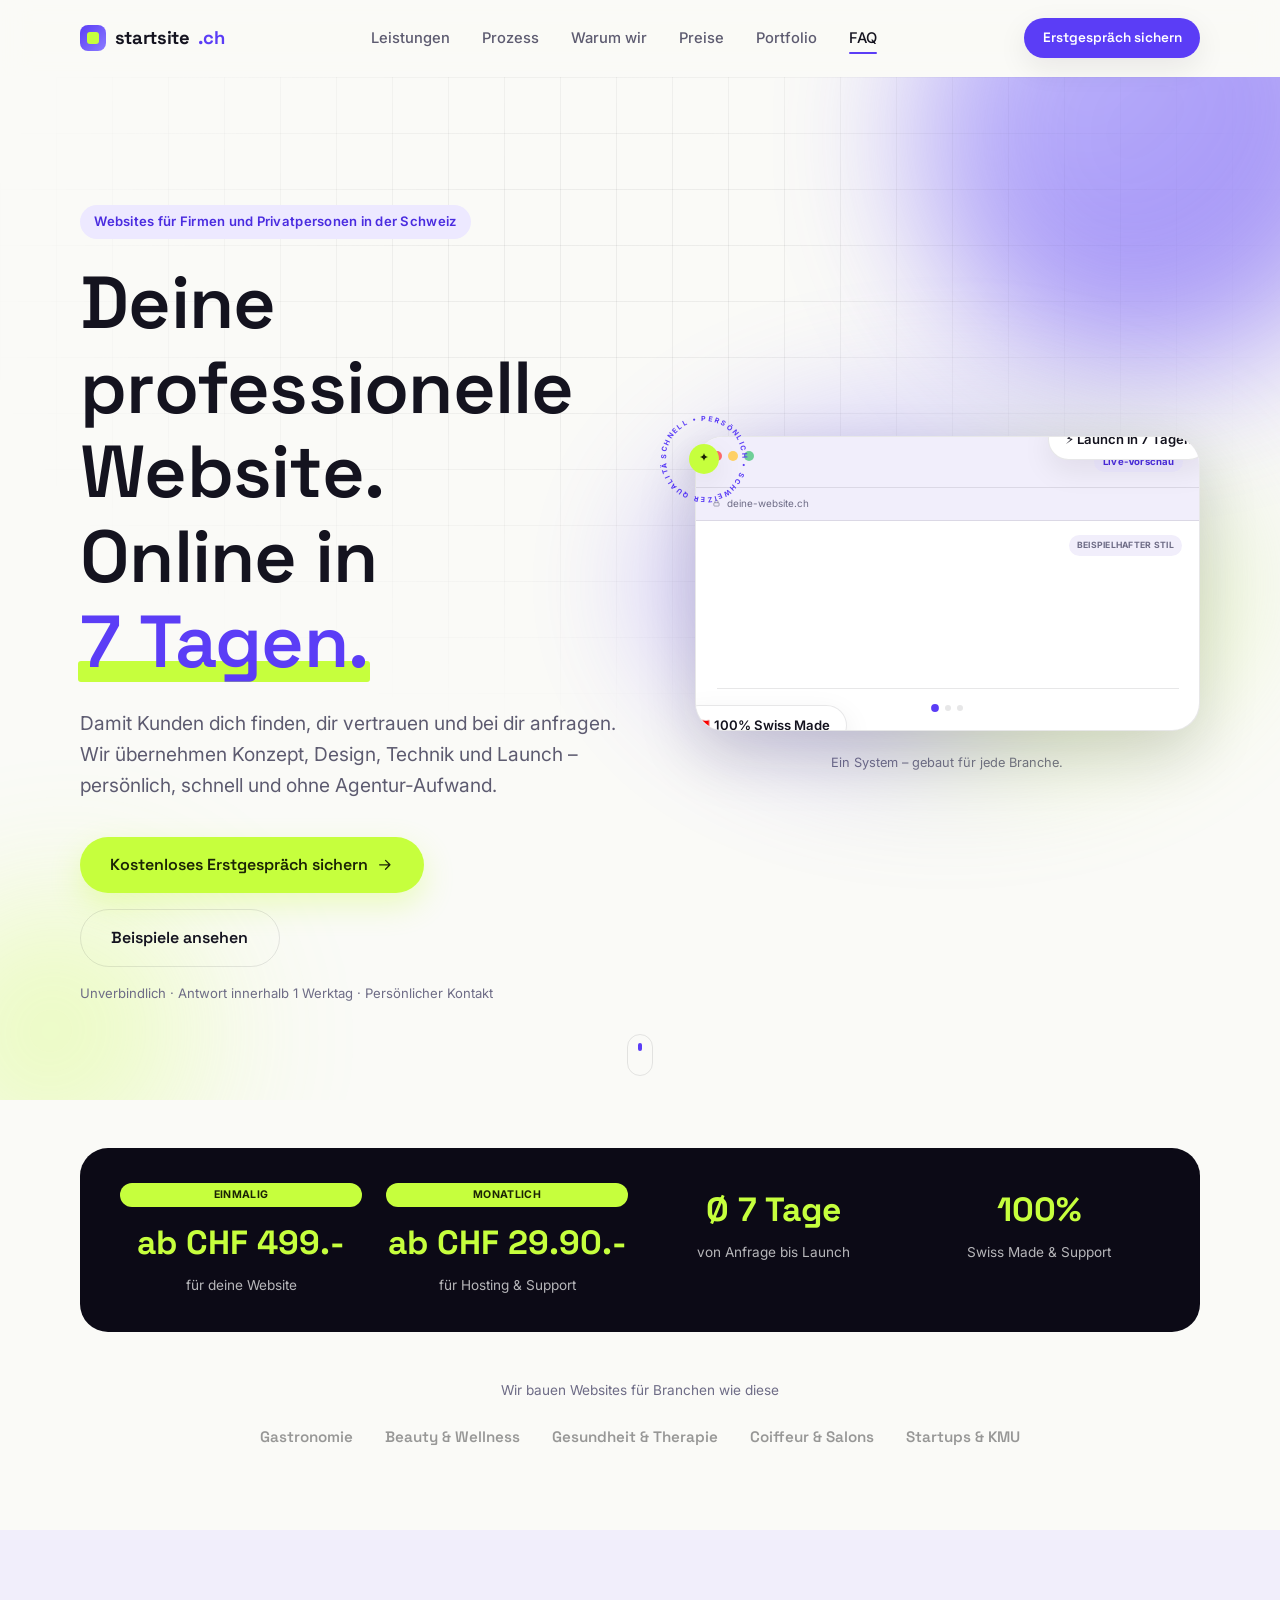
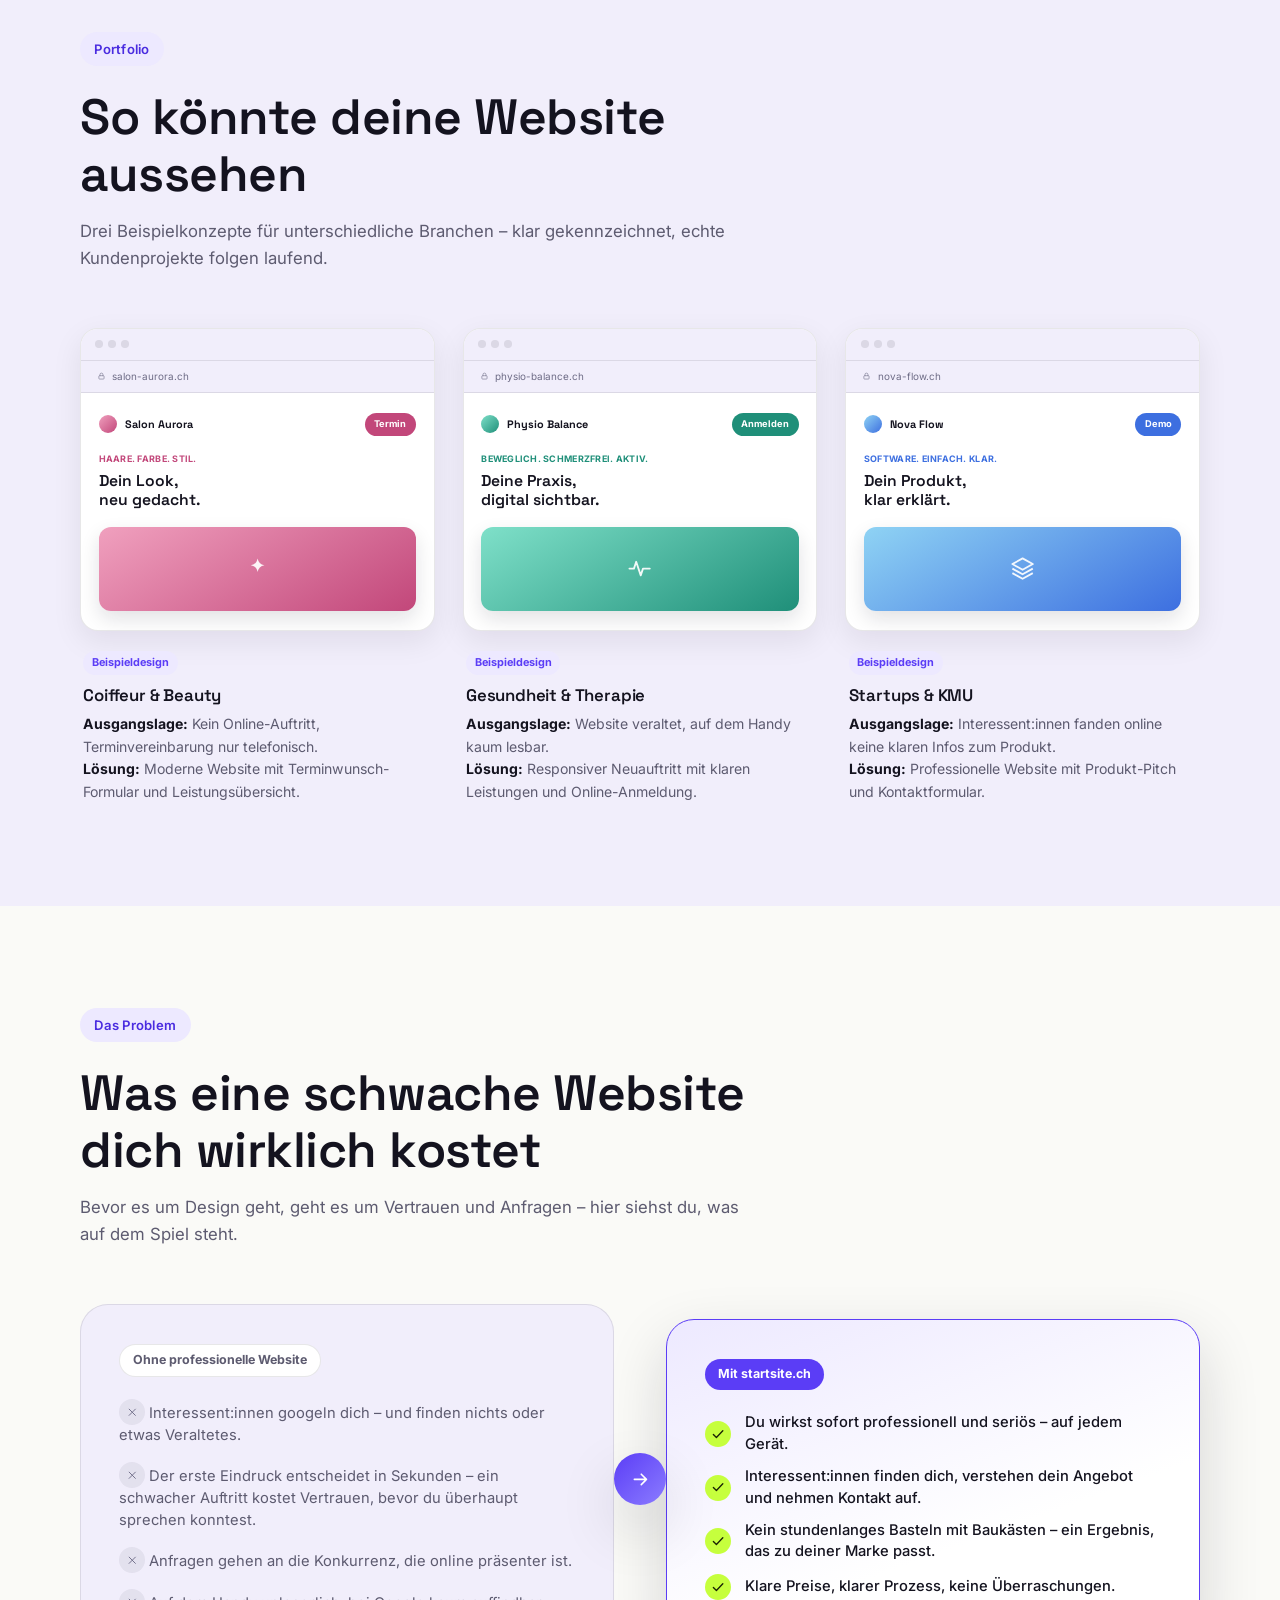
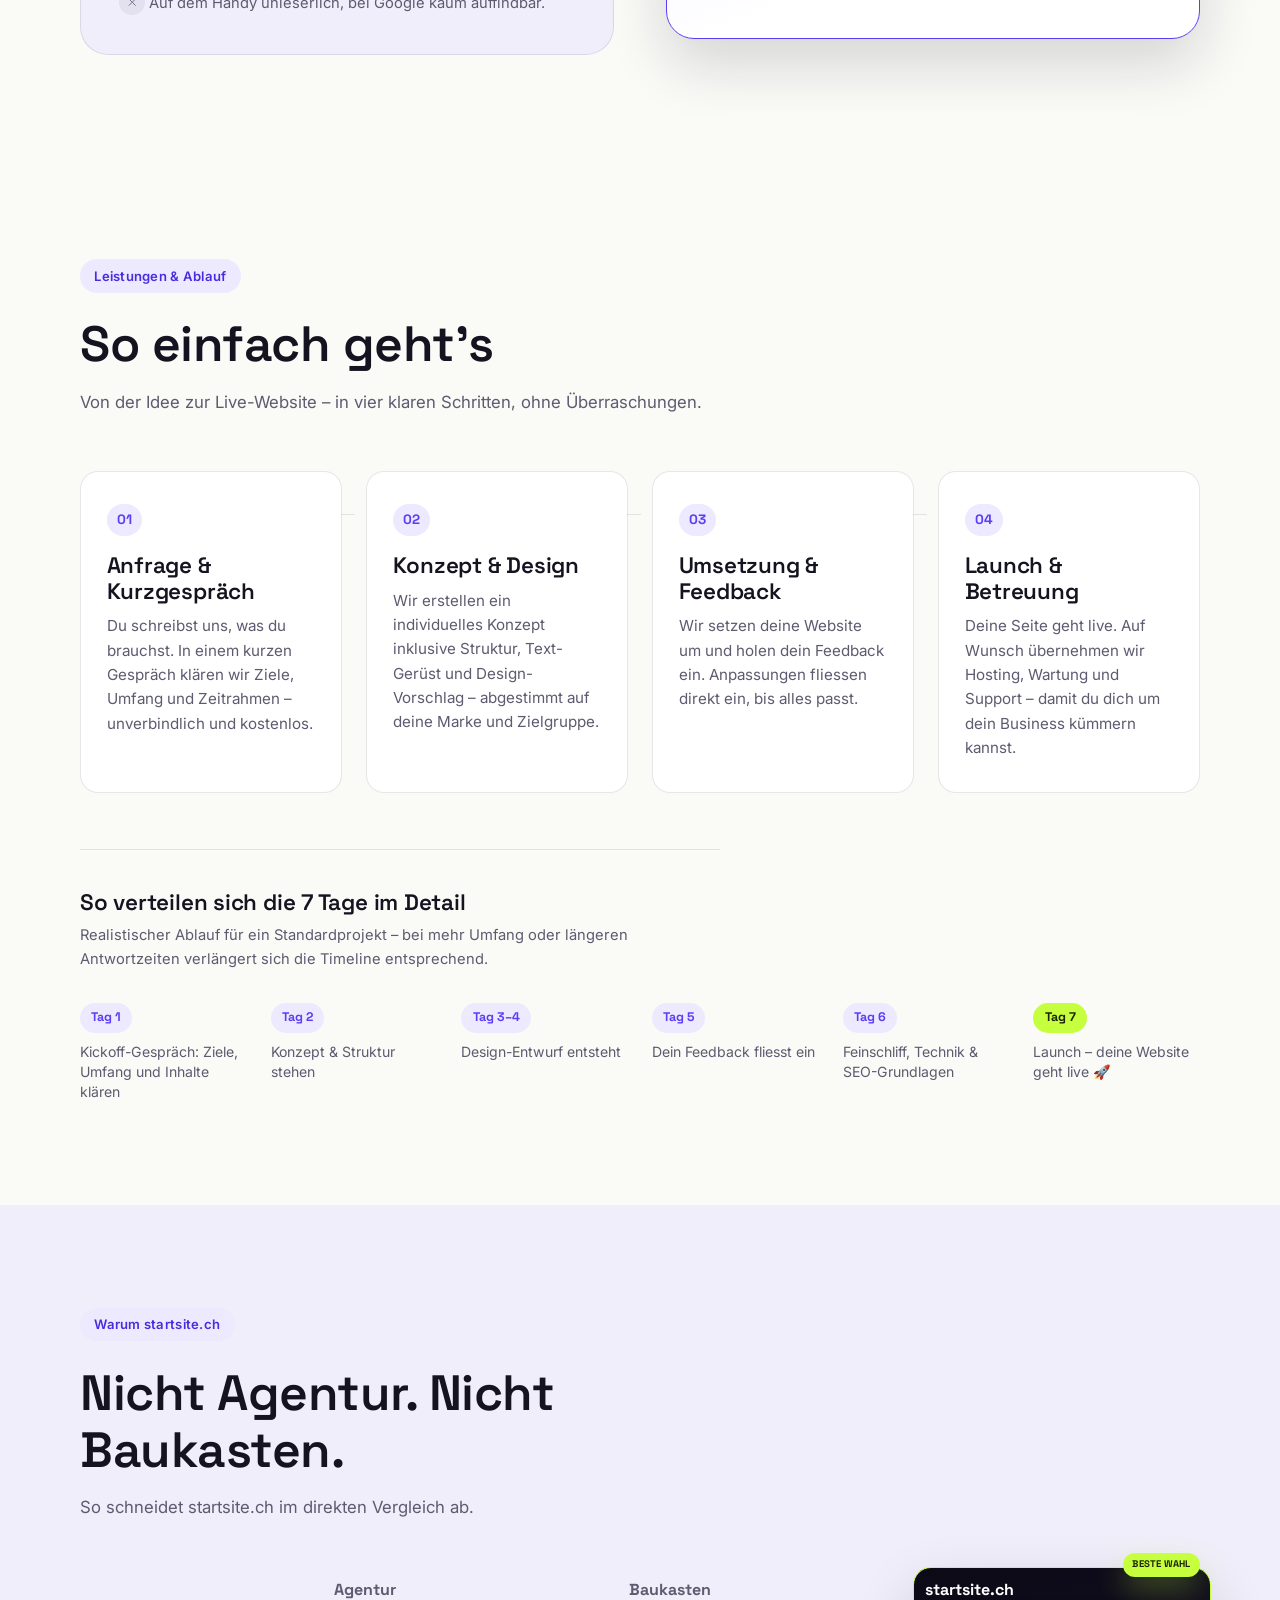
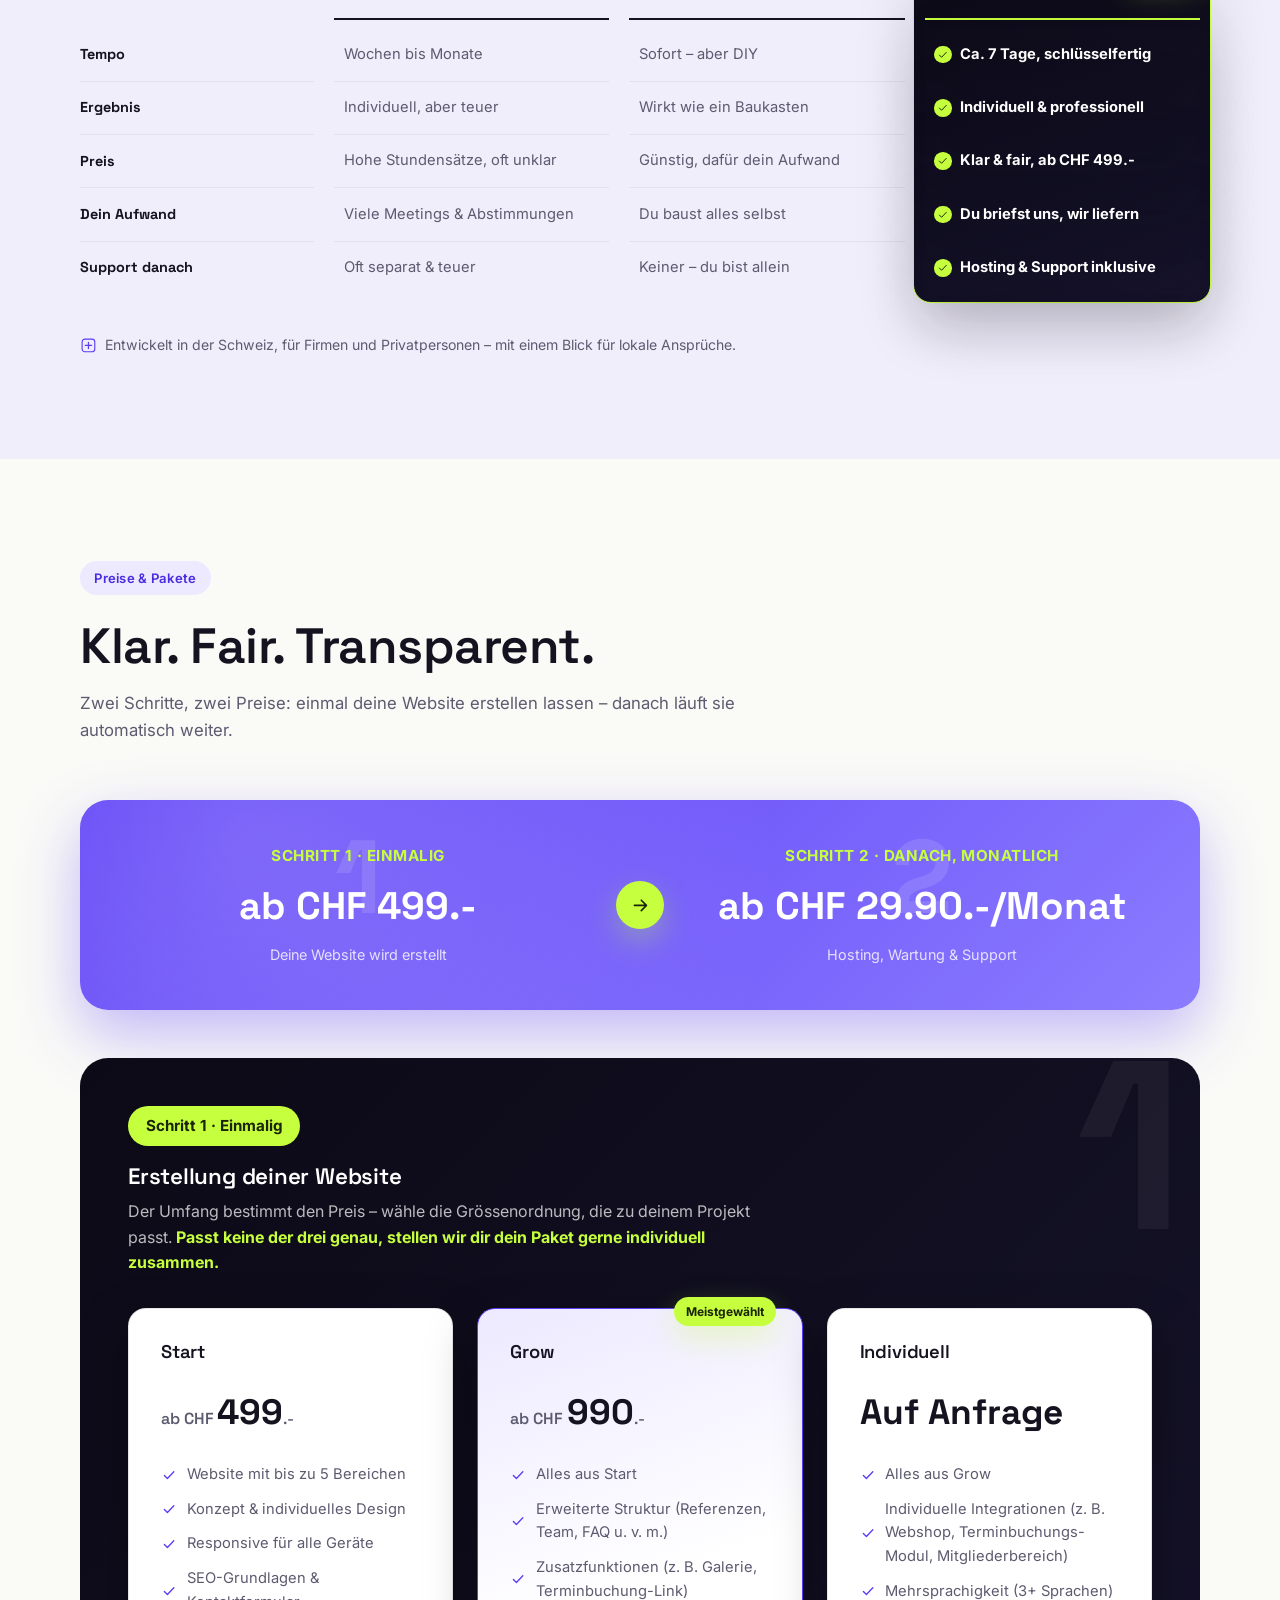
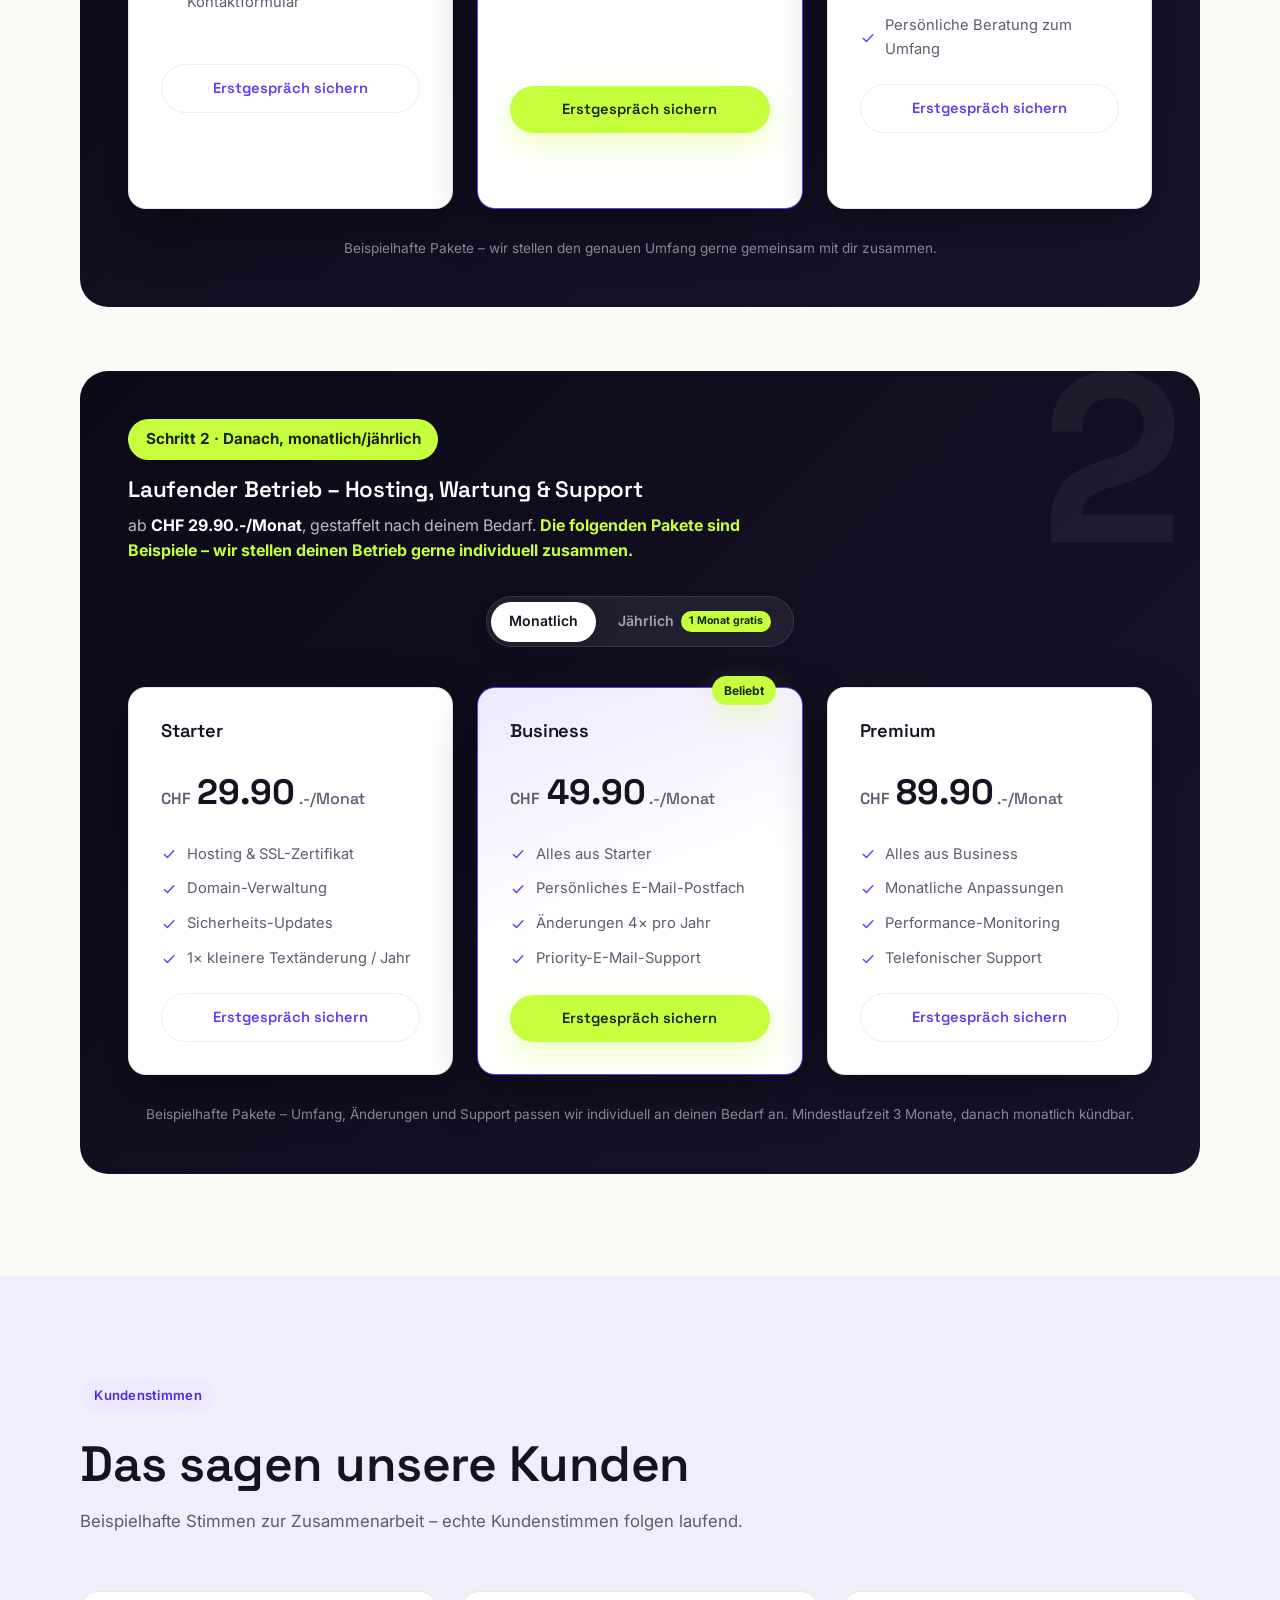
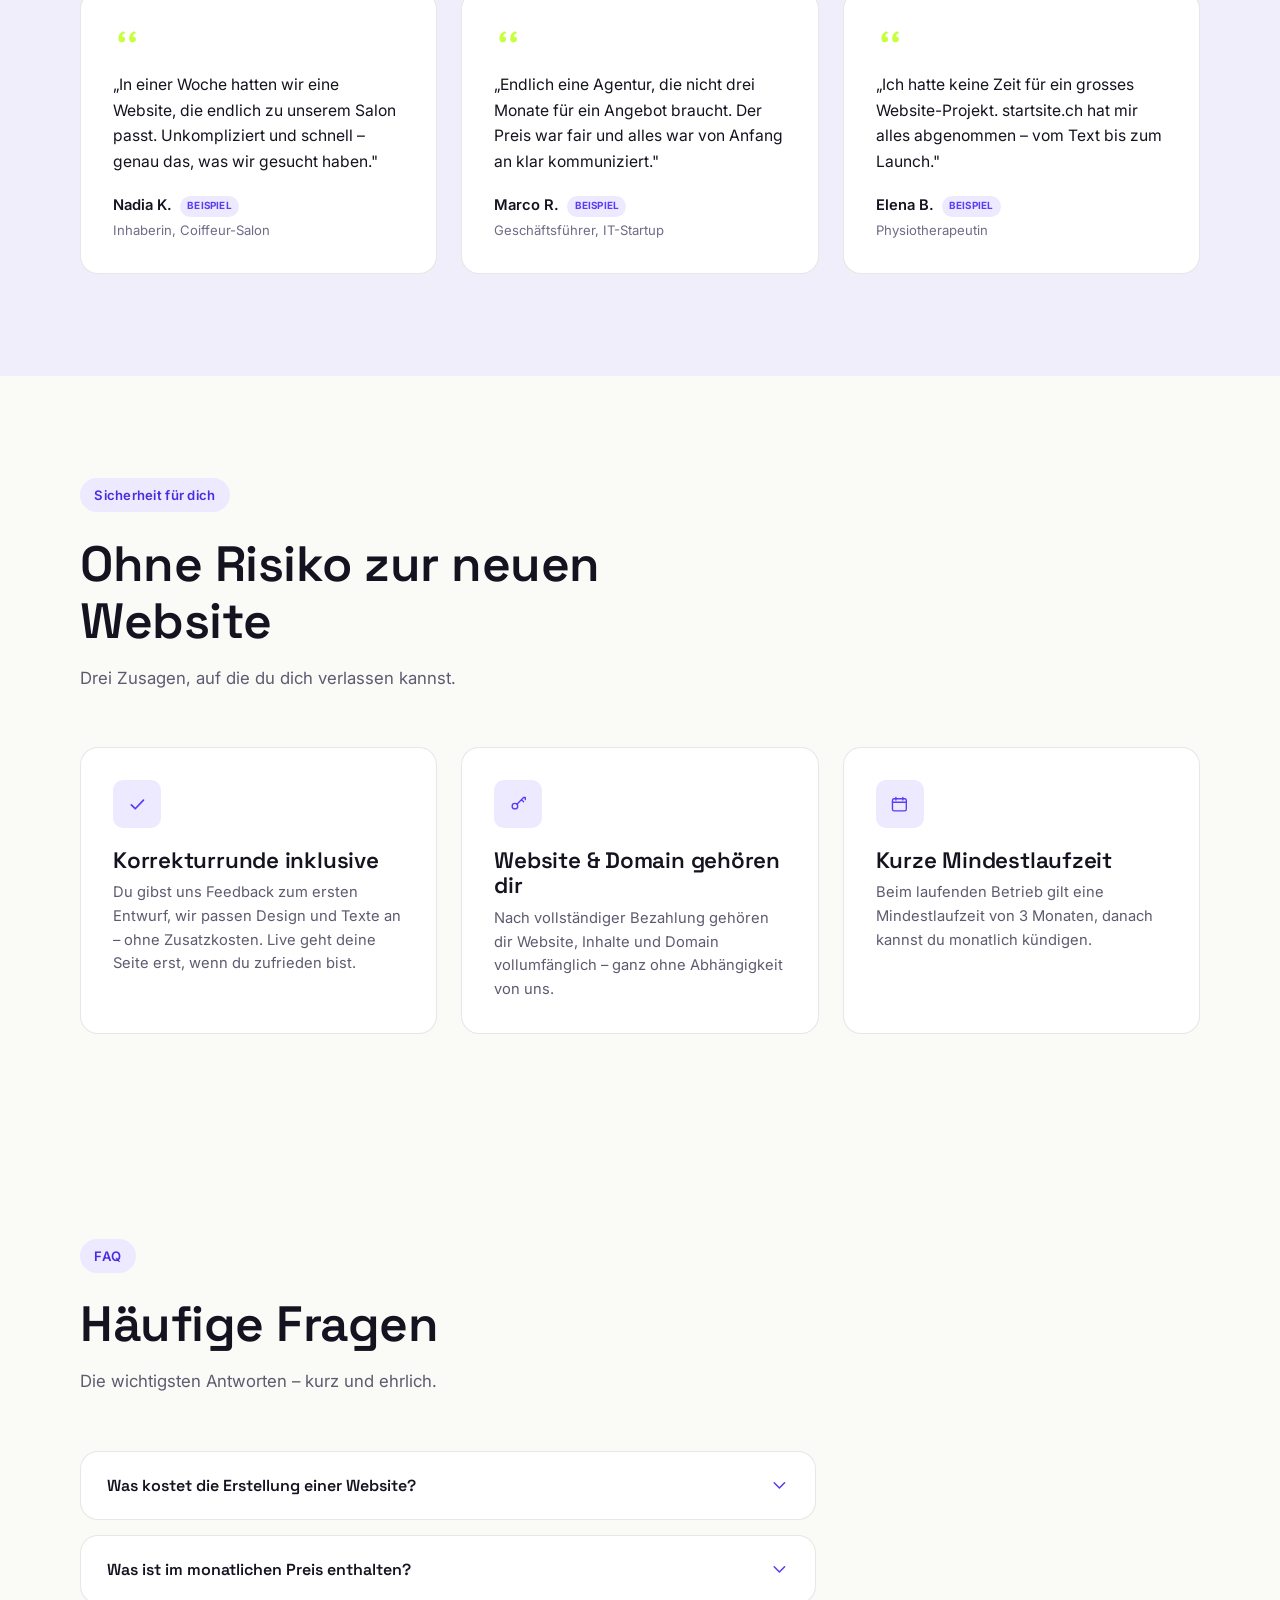
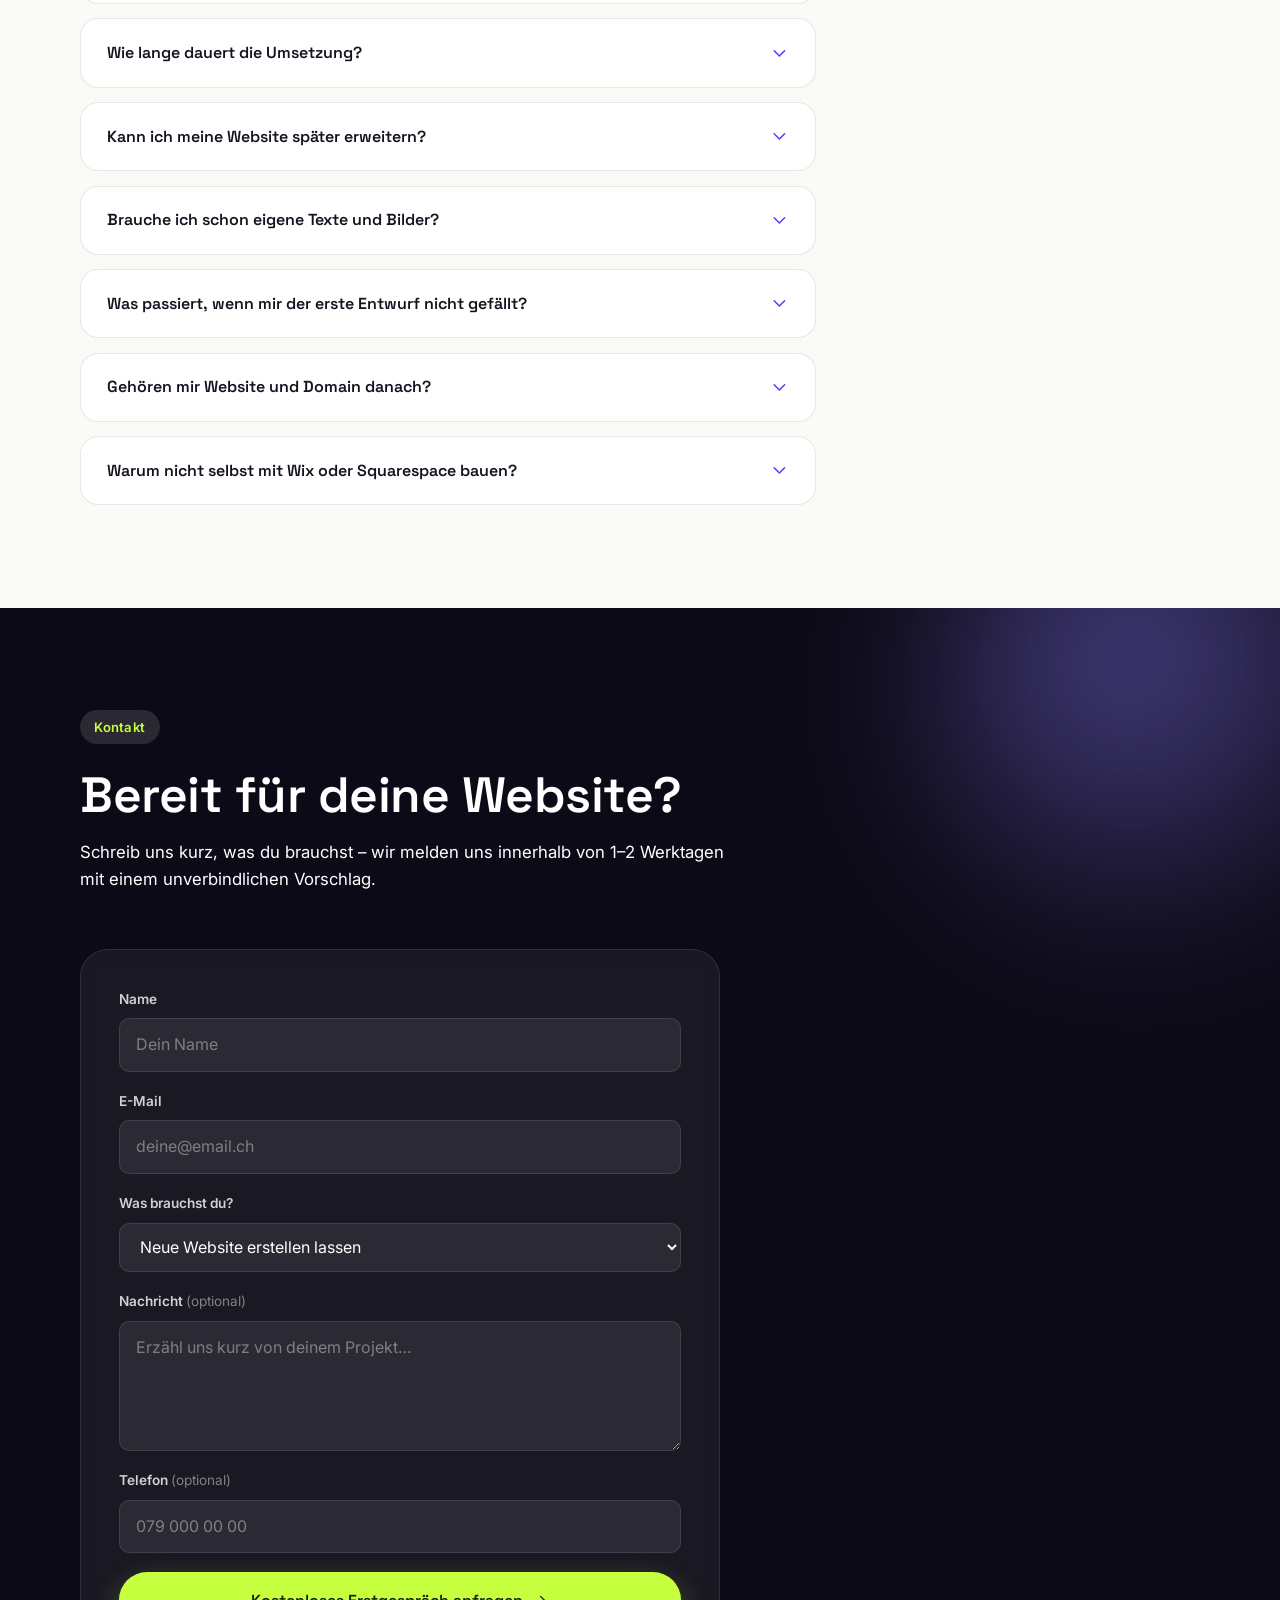
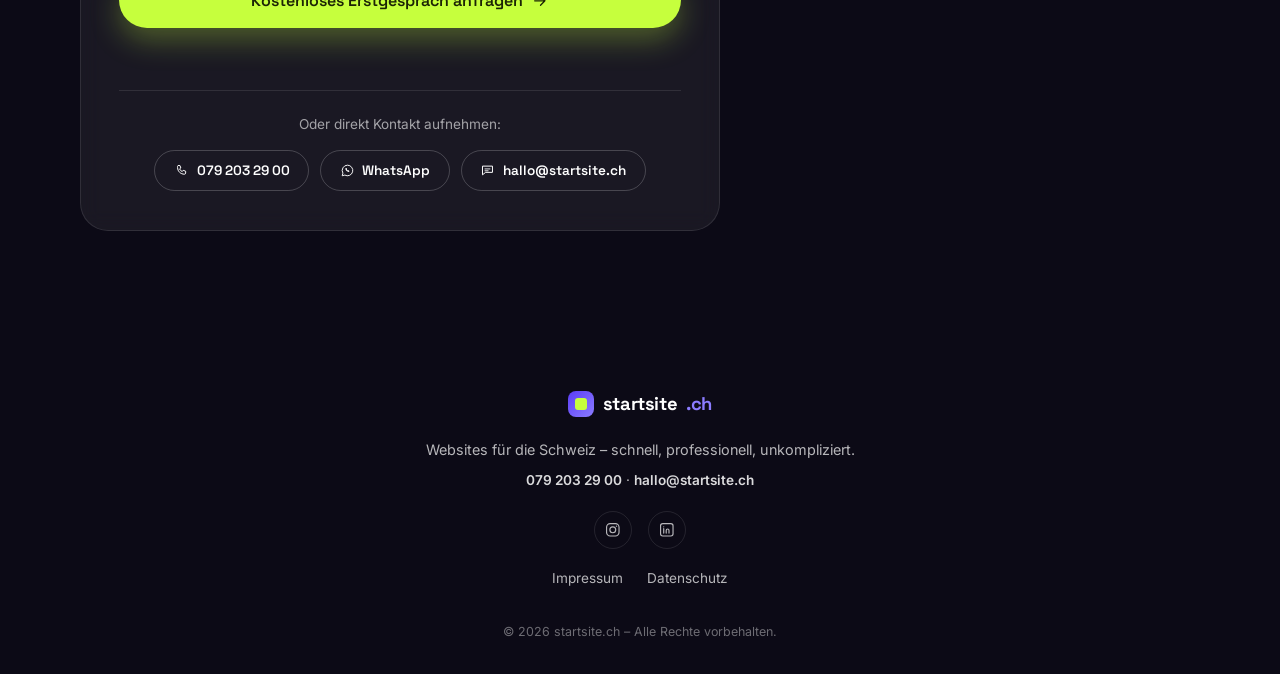
==== commit f4f86375: "Rework hero visual: auto-cycling multi-industry demo, not a static mockup The previous hero mockup (" ====
--- a/index.html
+++ b/index.html
@@ -144,65 +144,42 @@
 
       <div class="hero-visual reveal" aria-hidden="true">
         <div class="visual-stack">
-          <div class="stack-card stack-back-a">
-            <div class="stack-mini-bar"><span></span><span></span><span></span></div>
-            <div class="stack-mini-body">
-              <div class="stack-line stack-line-lg"></div>
-              <div class="stack-line stack-line-sm"></div>
-              <div class="stack-block"></div>
-            </div>
-          </div>
-          <div class="stack-card stack-back-b">
-            <div class="stack-mini-bar"><span></span><span></span><span></span></div>
-            <div class="stack-mini-body stack-mini-body-alt">
-              <div class="stack-chip"></div>
-              <div class="stack-line stack-line-md"></div>
-              <div class="stack-dots"><span></span><span></span><span></span></div>
-            </div>
-          </div>
+          <div class="visual-orbit"></div>
 
           <div class="browser-card-wrap">
             <div class="browser-card" id="hero-tilt-card">
               <div class="browser-bar">
                 <span></span><span></span><span></span>
-                <span class="browser-bar-label">Live-Editor</span>
+                <span class="browser-bar-label">Live-Vorschau</span>
               </div>
               <div class="browser-address">
                 <svg class="icon"><use href="#icon-lock"></use></svg>
                 <span>deine-website.ch</span>
               </div>
 
-              <div class="builder-canvas">
-                <div class="builder-tools">
-                  <span class="builder-tool is-active"><svg class="icon"><use href="#icon-layers"></use></svg></span>
-                  <span class="builder-tool"><svg class="icon"><use href="#icon-chat"></use></svg></span>
-                  <span class="builder-tool"><svg class="icon"><use href="#icon-sparkle"></use></svg></span>
-                  <span class="builder-tool"><svg class="icon"><use href="#icon-shield"></use></svg></span>
-                </div>
-
-                <div class="builder-main">
-                  <div class="builder-editable">
-                    <span class="drag-handle handle-tl"></span>
-                    <span class="drag-handle handle-tr"></span>
-                    <span class="drag-handle handle-bl"></span>
-                    <span class="drag-handle handle-br"></span>
-                    <div class="skeleton-line skeleton-lg"></div>
-                    <div class="skeleton-line skeleton-md"></div>
-                    <span class="builder-cta-pill"></span>
-                    <span class="builder-cursor">
-                      <svg viewBox="0 0 24 24"><path d="M4 3l15 6.5-6 2-2.5 6L4 3Z" fill="currentColor"/></svg>
-                    </span>
+              <div class="demo-stage" id="demo-stage" data-theme="indigo">
+                <span class="demo-tag">Beispielhafter Stil</span>
+                <div class="demo-content">
+                  <div class="demo-nav">
+                    <span class="demo-logo-mini"></span>
+                    <span class="demo-navlinks"><span></span><span></span></span>
+                    <span class="demo-pill"></span>
                   </div>
-                  <div class="builder-image-block">
-                    <svg class="icon"><use href="#icon-layers"></use></svg>
+                  <div class="demo-hero-split">
+                    <div class="demo-hero-copy">
+                      <span class="demo-kicker" id="demo-category">Coaching &amp; Beratung</span>
+                      <p class="demo-heading" id="demo-heading">Mehr Anfragen.<br>Weniger Aufwand.</p>
+                      <span class="demo-btn" id="demo-cta">Termin sichern</span>
+                    </div>
+                    <div class="demo-photo">
+                      <svg class="icon" id="demo-icon"><use href="#icon-chat"></use></svg>
+                    </div>
                   </div>
                 </div>
-
-                <div class="builder-footer">
-                  <span class="swatch swatch-primary is-active"></span>
-                  <span class="swatch swatch-accent"></span>
-                  <span class="swatch swatch-dark"></span>
-                  <span class="builder-status"><span class="status-dot"></span>Änderungen werden live gespeichert</span>
+                <div class="demo-dots" aria-hidden="true">
+                  <span class="demo-dot is-active"></span>
+                  <span class="demo-dot"></span>
+                  <span class="demo-dot"></span>
                 </div>
               </div>
 
@@ -223,6 +200,7 @@
             </span>
           </div>
         </div>
+        <p class="visual-caption">Ein System – gebaut für jede Branche.</p>
       </div>
     </div>
 
--- a/style.css
+++ b/style.css
@@ -416,139 +416,96 @@
   border-radius: var(--r-full);
 }
 
-/* Live-builder canvas mockup — shows the act of building a site (drag
-   handles, tool rail, colour picker, "saving live" status) rather than a
-   single fictional client, since the product being sold is the build
-   process/craft itself, not one specific example site. */
-.builder-canvas { padding: 1.3rem 1.2rem 1.1rem; display: flex; flex-direction: column; gap: 1rem; }
-
-.builder-tools { display: flex; gap: 0.5rem; }
-.builder-tool {
-  width: 30px; height: 30px;
-  border-radius: 9px;
-  display: flex; align-items: center; justify-content: center;
+/* Auto-cycling "which industry?" demo stage — instead of one fictional
+   client, the same mini-site morphs every few seconds through a handful of
+   generic categories (theme colour + headline + icon swap via JS, see
+   script.js). One DOM tree, re-themed via the data-theme attribute below,
+   so the crossfade only has to touch text content, not layout. */
+.demo-stage {
+  --demo-a: var(--primary);
+  --demo-b: var(--primary-light);
+  position: relative;
+  padding: 1.5rem 1.3rem 1.2rem;
+}
+.demo-stage[data-theme="terracotta"] { --demo-a: #C97B3D; --demo-b: #E8985A; }
+.demo-stage[data-theme="slate"] { --demo-a: #3A3A4D; --demo-b: #6B6B87; }
+
+.demo-tag {
+  position: absolute;
+  top: 0.9rem;
+  right: 1.1rem;
+  font-size: 0.54rem;
+  font-weight: 700;
+  text-transform: uppercase;
+  letter-spacing: 0.03em;
+  color: var(--muted-soft);
   background: var(--bg-soft);
-  color: var(--muted-soft);
-  border: 1px solid var(--line);
-}
-.builder-tool .icon { width: 1rem; height: 1rem; }
-.builder-tool.is-active { background: var(--primary-tint); color: var(--primary-600); border-color: transparent; }
-
-.builder-main { display: grid; grid-template-columns: 1.3fr 1fr; gap: 0.9rem; align-items: center; }
-
-.builder-editable {
-  position: relative;
-  padding: 0.9rem 1rem 1.1rem;
-  border-radius: 12px;
-  border: 1.5px dashed var(--primary-light);
-  background: var(--primary-tint);
-  display: flex;
-  flex-direction: column;
-  gap: 0.5rem;
-}
-.skeleton-line { height: 9px; border-radius: var(--r-full); background: linear-gradient(90deg, var(--primary-light), var(--primary)); opacity: 0.85; }
-.skeleton-line-lg { width: 88%; }
-.skeleton-line-md { width: 62%; opacity: 0.55; background: var(--primary-light); }
-.builder-cta-pill { margin-top: 0.25rem; width: 58px; height: 16px; border-radius: var(--r-full); background: var(--accent); }
-
-.drag-handle {
-  position: absolute;
-  width: 8px; height: 8px;
-  border-radius: 2px;
-  background: var(--surface);
-  border: 1.5px solid var(--primary);
-}
-.handle-tl { top: -5px; left: -5px; }
-.handle-tr { top: -5px; right: -5px; }
-.handle-bl { bottom: -5px; left: -5px; }
-.handle-br { bottom: -5px; right: -5px; }
-
-.builder-cursor {
-  position: absolute;
-  bottom: -10px;
-  right: -14px;
-  color: var(--ink);
-  filter: drop-shadow(0 3px 6px rgba(12, 10, 22, 0.25));
-  animation: cursor-tap 3.2s ease-in-out infinite;
-}
-@keyframes cursor-tap {
-  0%, 70%, 100% { transform: translate(0, 0) scale(1); }
-  78% { transform: translate(-3px, 3px) scale(0.92); }
-  86% { transform: translate(0, 0) scale(1); }
-}
-
-.builder-image-block {
+  padding: 0.22rem 0.5rem;
+  border-radius: var(--r-full);
+}
+
+.demo-content { display: flex; flex-direction: column; gap: 1.1rem; transition: opacity 0.25s ease; }
+.demo-content.is-swapping { opacity: 0; }
+
+.demo-nav { display: flex; align-items: center; gap: 0.55rem; }
+.demo-logo-mini { width: 20px; height: 20px; border-radius: 50%; background: linear-gradient(135deg, var(--demo-b), var(--demo-a)); flex-shrink: 0; transition: background 0.35s ease; }
+.demo-navlinks { display: flex; gap: 0.45rem; margin-left: 0.3rem; }
+.demo-navlinks span { width: 20px; height: 6px; border-radius: var(--r-full); background: var(--line); }
+.demo-pill { margin-left: auto; width: 52px; height: 16px; border-radius: var(--r-full); background: var(--demo-a); transition: background 0.35s ease; }
+
+.demo-hero-split { display: grid; grid-template-columns: 1.15fr 1fr; gap: 0.9rem; align-items: center; }
+.demo-hero-copy { display: flex; flex-direction: column; align-items: flex-start; gap: 0.4rem; }
+.demo-kicker { font-size: 0.58rem; font-weight: 700; letter-spacing: 0.03em; text-transform: uppercase; color: var(--demo-a); transition: color 0.35s ease; }
+.demo-heading { font-family: var(--font-head); font-weight: 600; font-size: 1rem; line-height: 1.25; color: var(--ink); }
+.demo-btn { margin-top: 0.3rem; display: inline-flex; padding: 0.45rem 0.85rem; border-radius: var(--r-full); background: var(--ink); color: #fff; font-size: 0.6rem; font-weight: 700; white-space: nowrap; }
+
+.demo-photo {
   height: 96px;
   border-radius: 14px;
   display: flex;
   align-items: center;
   justify-content: center;
-  background: linear-gradient(150deg, var(--dark-soft), var(--dark));
-}
-.builder-image-block .icon { width: 1.8rem; height: 1.8rem; color: var(--accent); opacity: 0.9; }
-
-.builder-footer { display: flex; align-items: center; gap: 0.5rem; padding-top: 0.9rem; border-top: 1px solid var(--line); }
-.swatch { width: 18px; height: 18px; border-radius: 50%; border: 2px solid transparent; box-shadow: 0 0 0 1px var(--line); }
-.swatch-primary { background: var(--primary); }
-.swatch-accent { background: var(--accent); }
-.swatch-dark { background: var(--dark); }
-.swatch.is-active { border-color: var(--surface); box-shadow: 0 0 0 2px var(--primary); }
-.builder-status {
-  margin-left: auto;
-  display: flex;
-  align-items: center;
-  gap: 0.4rem;
-  font-size: 0.6rem;
-  font-weight: 600;
+  background: linear-gradient(150deg, var(--demo-b), var(--demo-a));
+  box-shadow: 0 10px 24px rgba(12, 10, 22, 0.18);
+  transition: background 0.35s ease;
+}
+.demo-photo .icon { width: 2rem; height: 2rem; color: #fff; opacity: 0.9; }
+
+.demo-dots { display: flex; gap: 0.4rem; justify-content: center; padding-top: 1rem; margin-top: 0.2rem; border-top: 1px solid var(--line); }
+.demo-dot { width: 6px; height: 6px; border-radius: 50%; background: var(--line); transition: background 0.35s ease, transform 0.35s ease; }
+.demo-dot.is-active { background: var(--demo-a); transform: scale(1.3); }
+
+/* Soft rotating glow behind the card — depth without another mockup. */
+.visual-stack { position: relative; }
+.visual-orbit {
+  position: absolute;
+  inset: -14% -10%;
+  z-index: 0;
+  border-radius: 50%;
+  background: conic-gradient(from 0deg, var(--primary-light), var(--accent), var(--primary), var(--primary-light));
+  filter: blur(60px);
+  opacity: 0.28;
+  animation: orbit-spin 16s linear infinite;
+}
+@keyframes orbit-spin { to { transform: rotate(360deg); } }
+
+.browser-card-wrap { position: relative; z-index: 1; }
+
+.visual-caption {
+  margin-top: 1.4rem;
+  text-align: center;
+  font-size: 0.8rem;
   color: var(--muted-soft);
-  white-space: nowrap;
-}
-.status-dot { width: 6px; height: 6px; border-radius: 50%; background: #6FCF97; animation: status-pulse 1.8s ease-in-out infinite; flex-shrink: 0; }
-@keyframes status-pulse {
-  0%, 100% { opacity: 1; box-shadow: 0 0 0 0 rgba(111, 207, 151, 0.5); }
-  50% { opacity: 0.7; box-shadow: 0 0 0 4px rgba(111, 207, 151, 0); }
-}
-
-/* Stacked "other designs" cards peeking out behind the main card — hints at
-   variety (many possible themes) without inventing more fictional clients. */
-.visual-stack { position: relative; }
-.stack-card {
-  position: absolute;
-  width: 78%;
-  border-radius: var(--r-lg);
-  background: var(--surface);
-  border: 1px solid var(--line);
-  box-shadow: var(--shadow-soft);
-  overflow: hidden;
-  opacity: 0.7;
-  filter: saturate(0.85);
-}
-.stack-back-a { top: 6%; left: -6%; transform: rotate(-9deg); z-index: 0; }
-.stack-back-b { bottom: 4%; right: -8%; transform: rotate(8deg); z-index: 0; background: var(--dark); border-color: transparent; }
-.stack-mini-bar { display: flex; gap: 4px; padding: 0.55rem 0.7rem; background: var(--bg-soft); }
-.stack-back-b .stack-mini-bar { background: var(--dark-soft); }
-.stack-mini-bar span { width: 6px; height: 6px; border-radius: 50%; background: var(--line); }
-.stack-mini-body { padding: 0.8rem 0.9rem 1rem; display: flex; flex-direction: column; gap: 0.5rem; }
-.stack-line { height: 7px; border-radius: var(--r-full); background: var(--line); }
-.stack-line-lg { width: 70%; }
-.stack-line-sm { width: 45%; }
-.stack-line-md { width: 55%; background: rgba(198, 255, 61, 0.6); }
-.stack-block { margin-top: 0.3rem; height: 46px; border-radius: 10px; background: linear-gradient(135deg, var(--primary-tint), var(--primary-light)); }
-.stack-mini-body-alt { gap: 0.6rem; }
-.stack-chip { width: 34px; height: 8px; border-radius: var(--r-full); background: var(--accent); }
-.stack-dots { display: flex; gap: 5px; margin-top: 0.2rem; }
-.stack-dots span { width: 5px; height: 5px; border-radius: 50%; background: rgba(255, 255, 255, 0.35); }
-
-.browser-card-wrap { position: relative; z-index: 1; }
+}
 
 /* Rotating seal badge — spins independently of the card tilt, so it lives
    outside .browser-card rather than inside its 3D transform context. */
 .hero-badge {
   position: absolute;
-  top: 40%;
-  right: -13%;
-  width: 108px;
-  height: 108px;
+  top: -9%;
+  left: -8%;
+  width: 100px;
+  height: 100px;
   z-index: 2;
   pointer-events: none;
 }
@@ -595,10 +552,10 @@
 }
 
 @media (max-width: 560px) {
-  .stack-back-a, .stack-back-b { display: none; }
-  .hero-badge { width: 84px; height: 84px; top: auto; bottom: -9%; right: -4%; }
-  .builder-main { grid-template-columns: 1fr; }
-  .builder-image-block { height: 64px; }
+  .hero-badge { width: 78px; height: 78px; top: -6%; left: -5%; }
+  .demo-hero-split { grid-template-columns: 1fr; }
+  .demo-photo { height: 64px; }
+  .visual-orbit { opacity: 0.18; }
 }
 
 .scroll-cue {
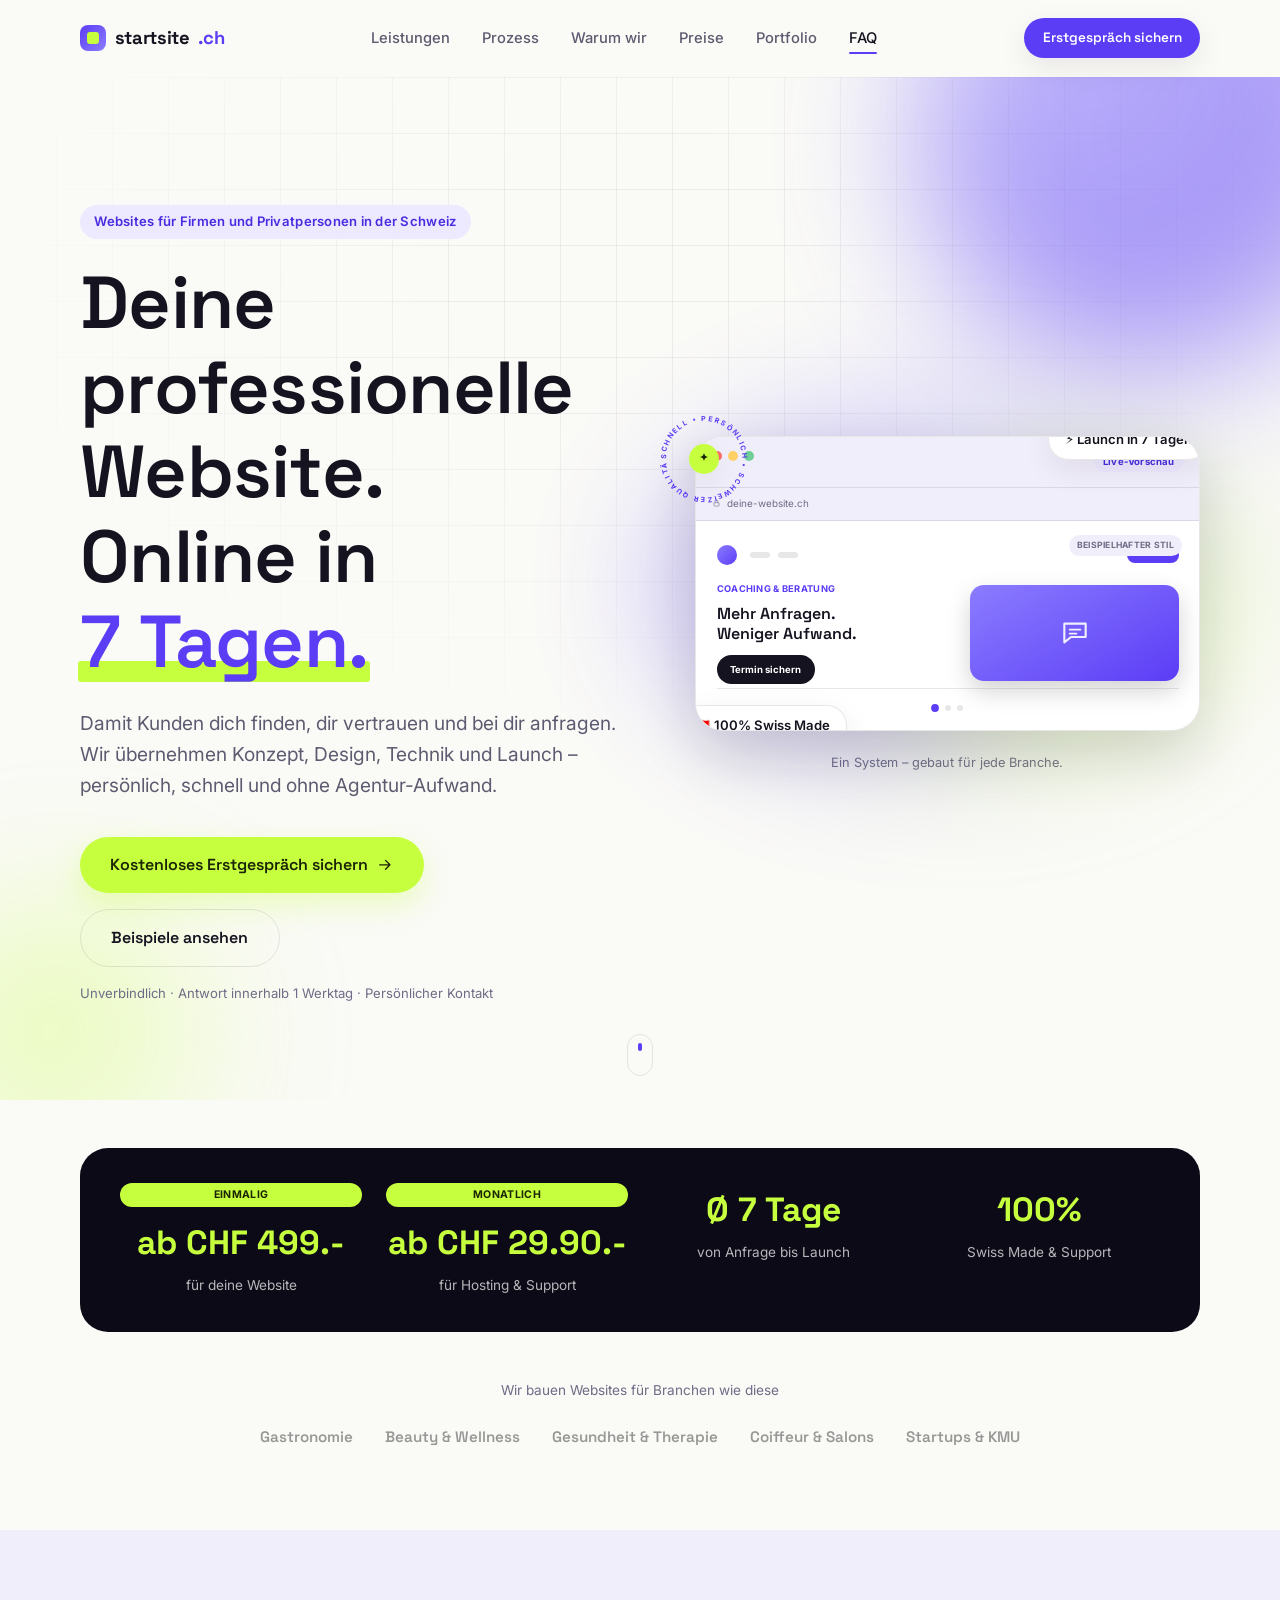
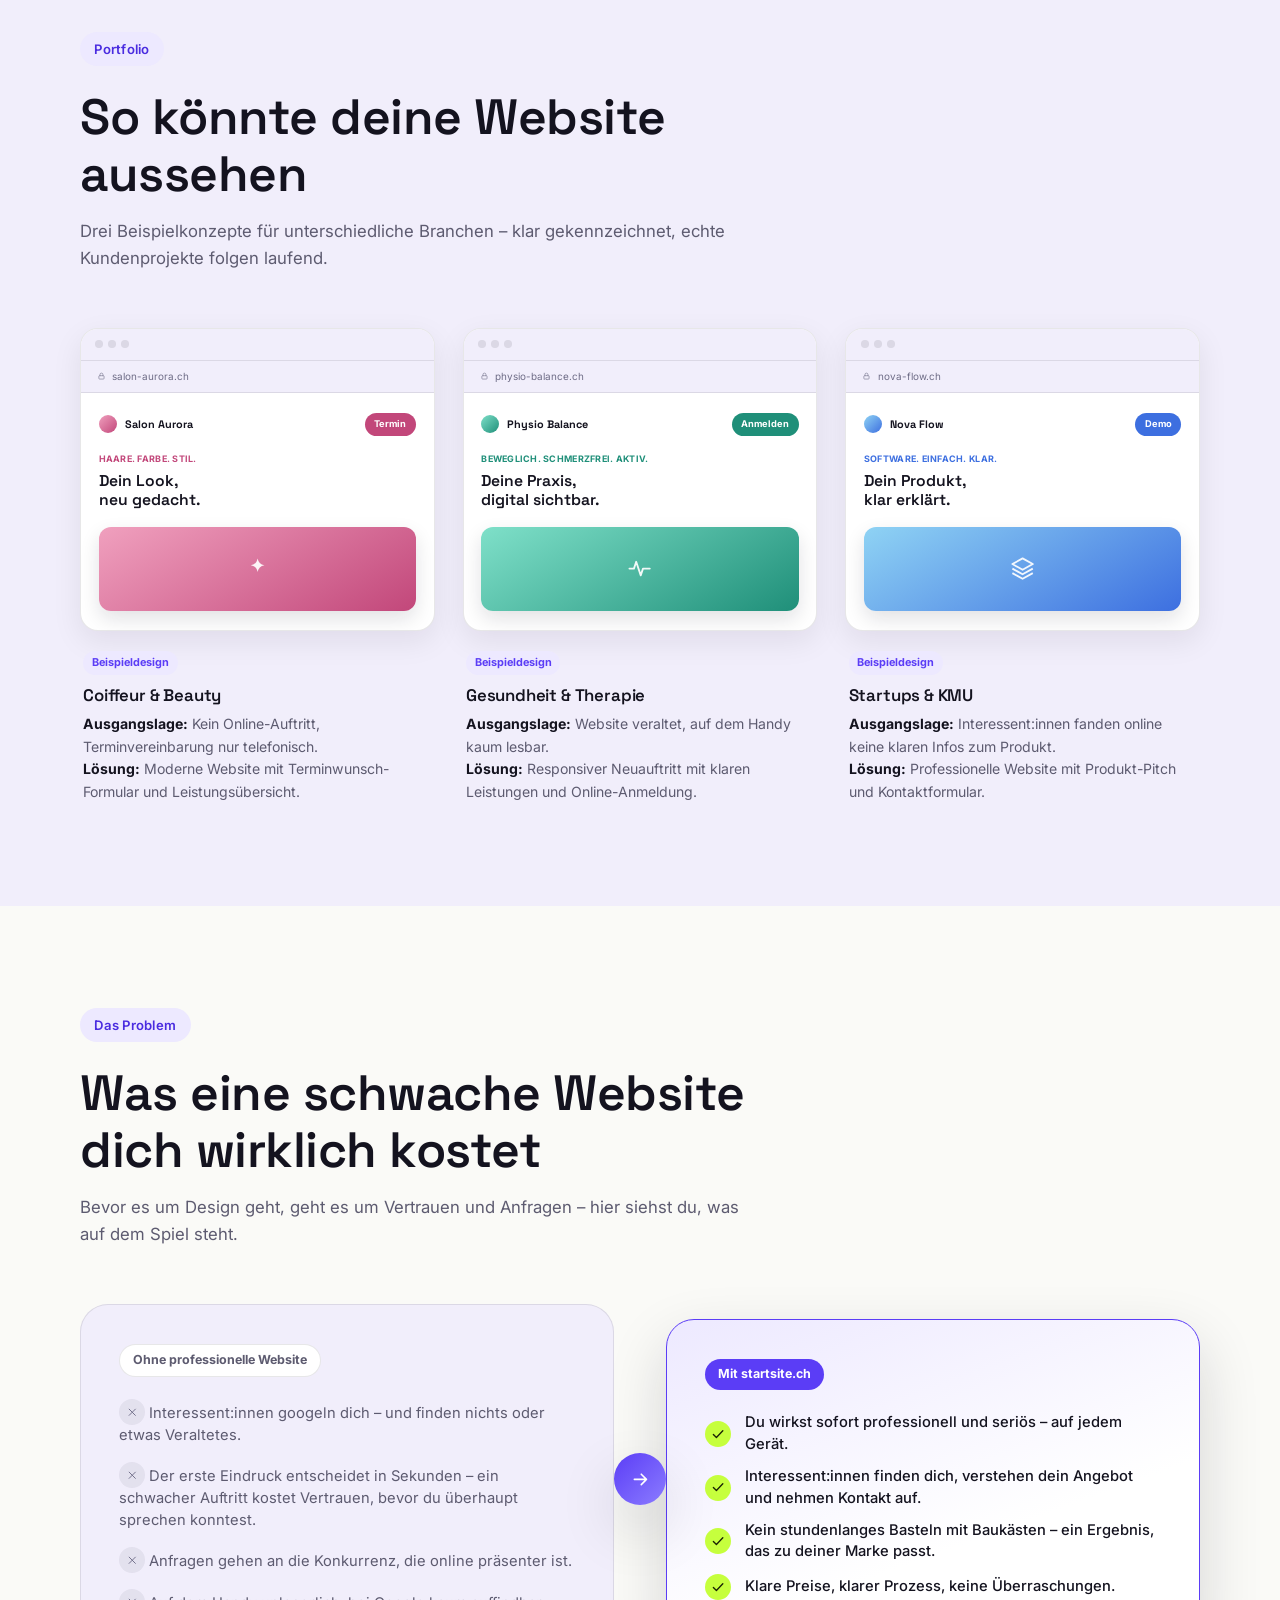
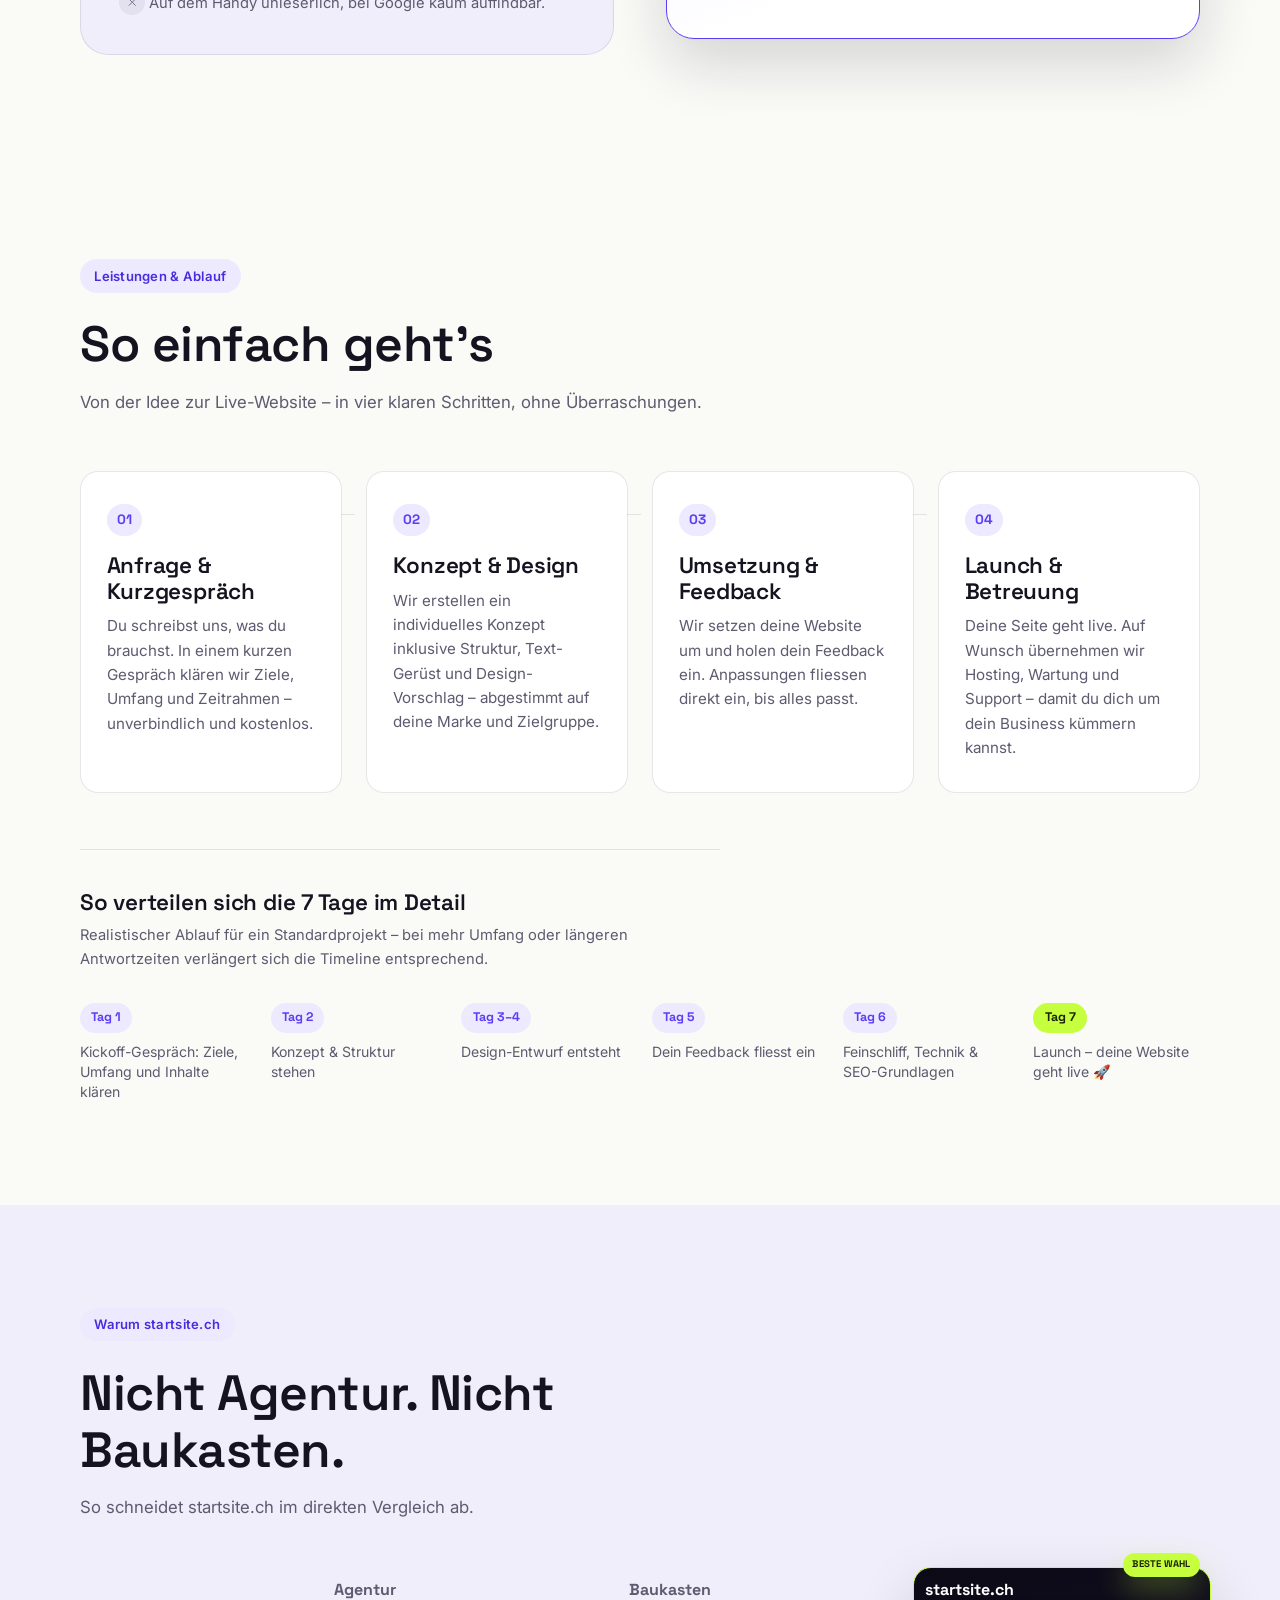
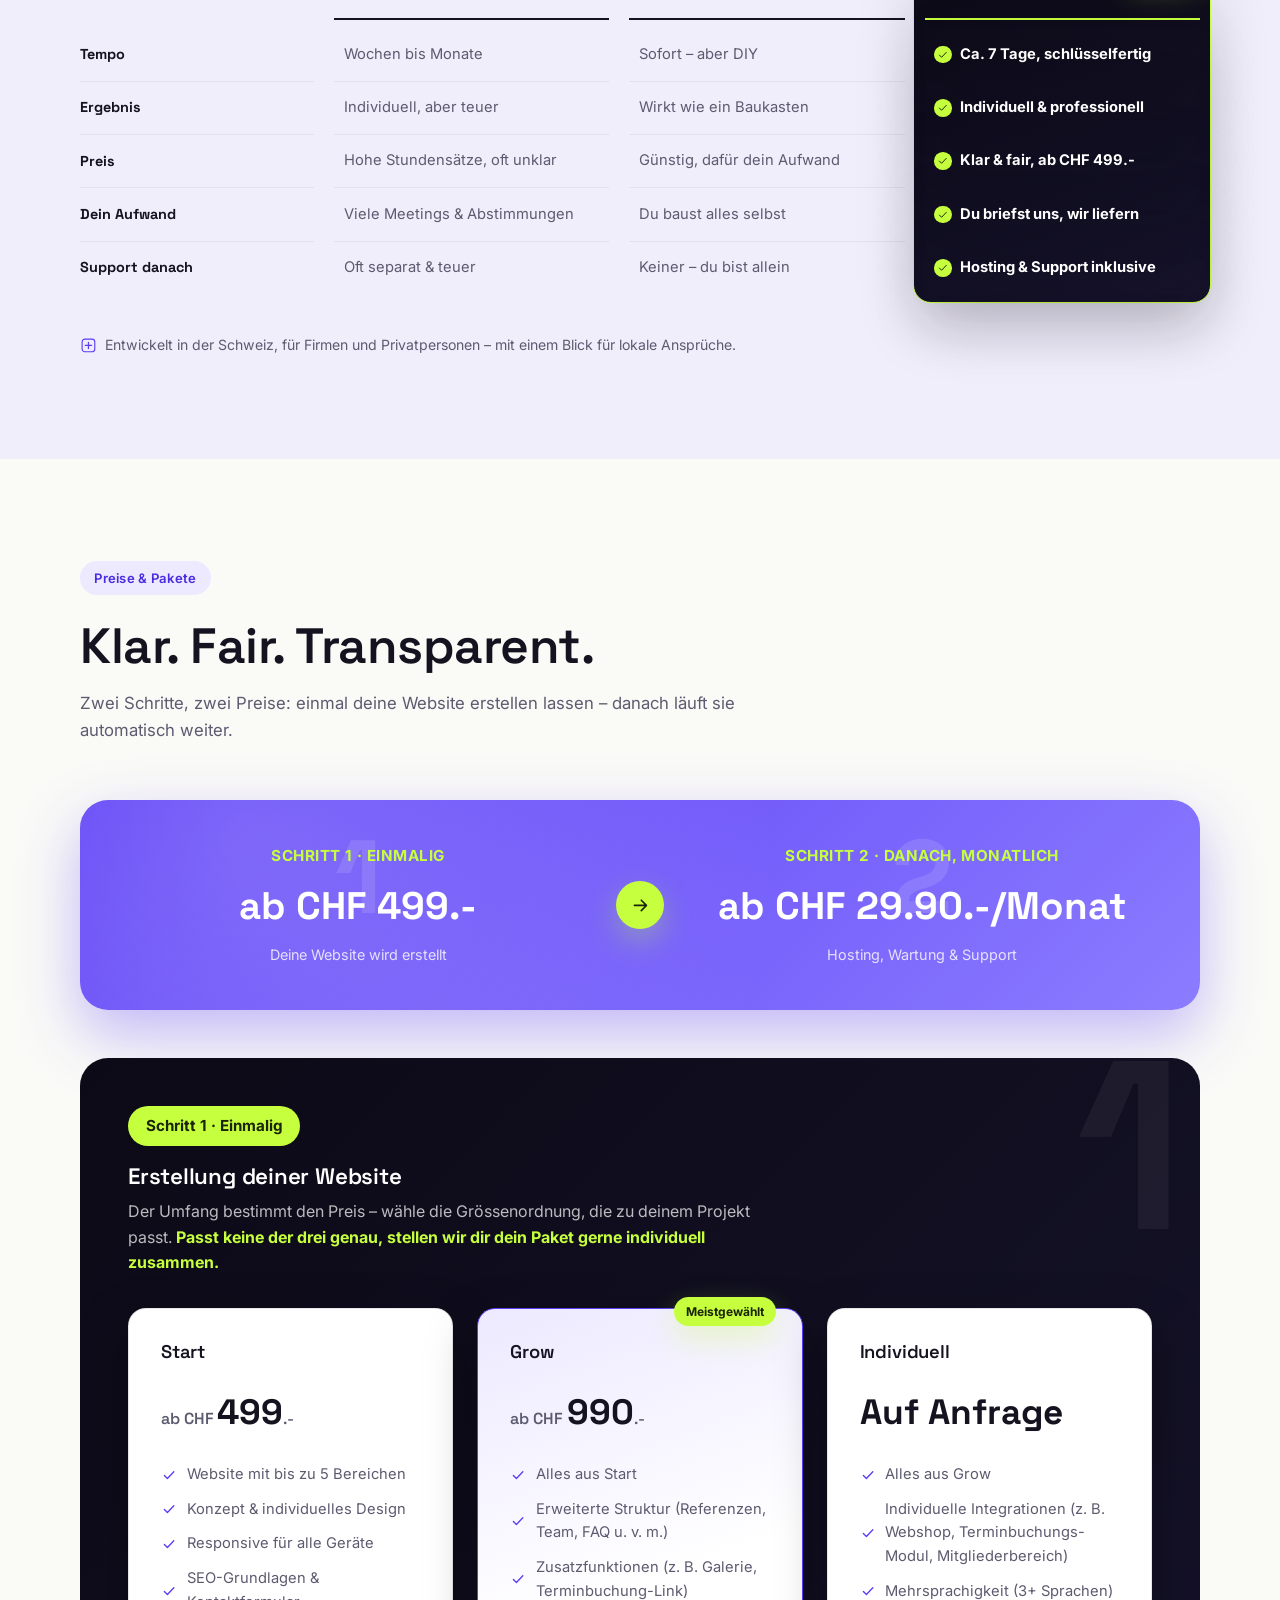
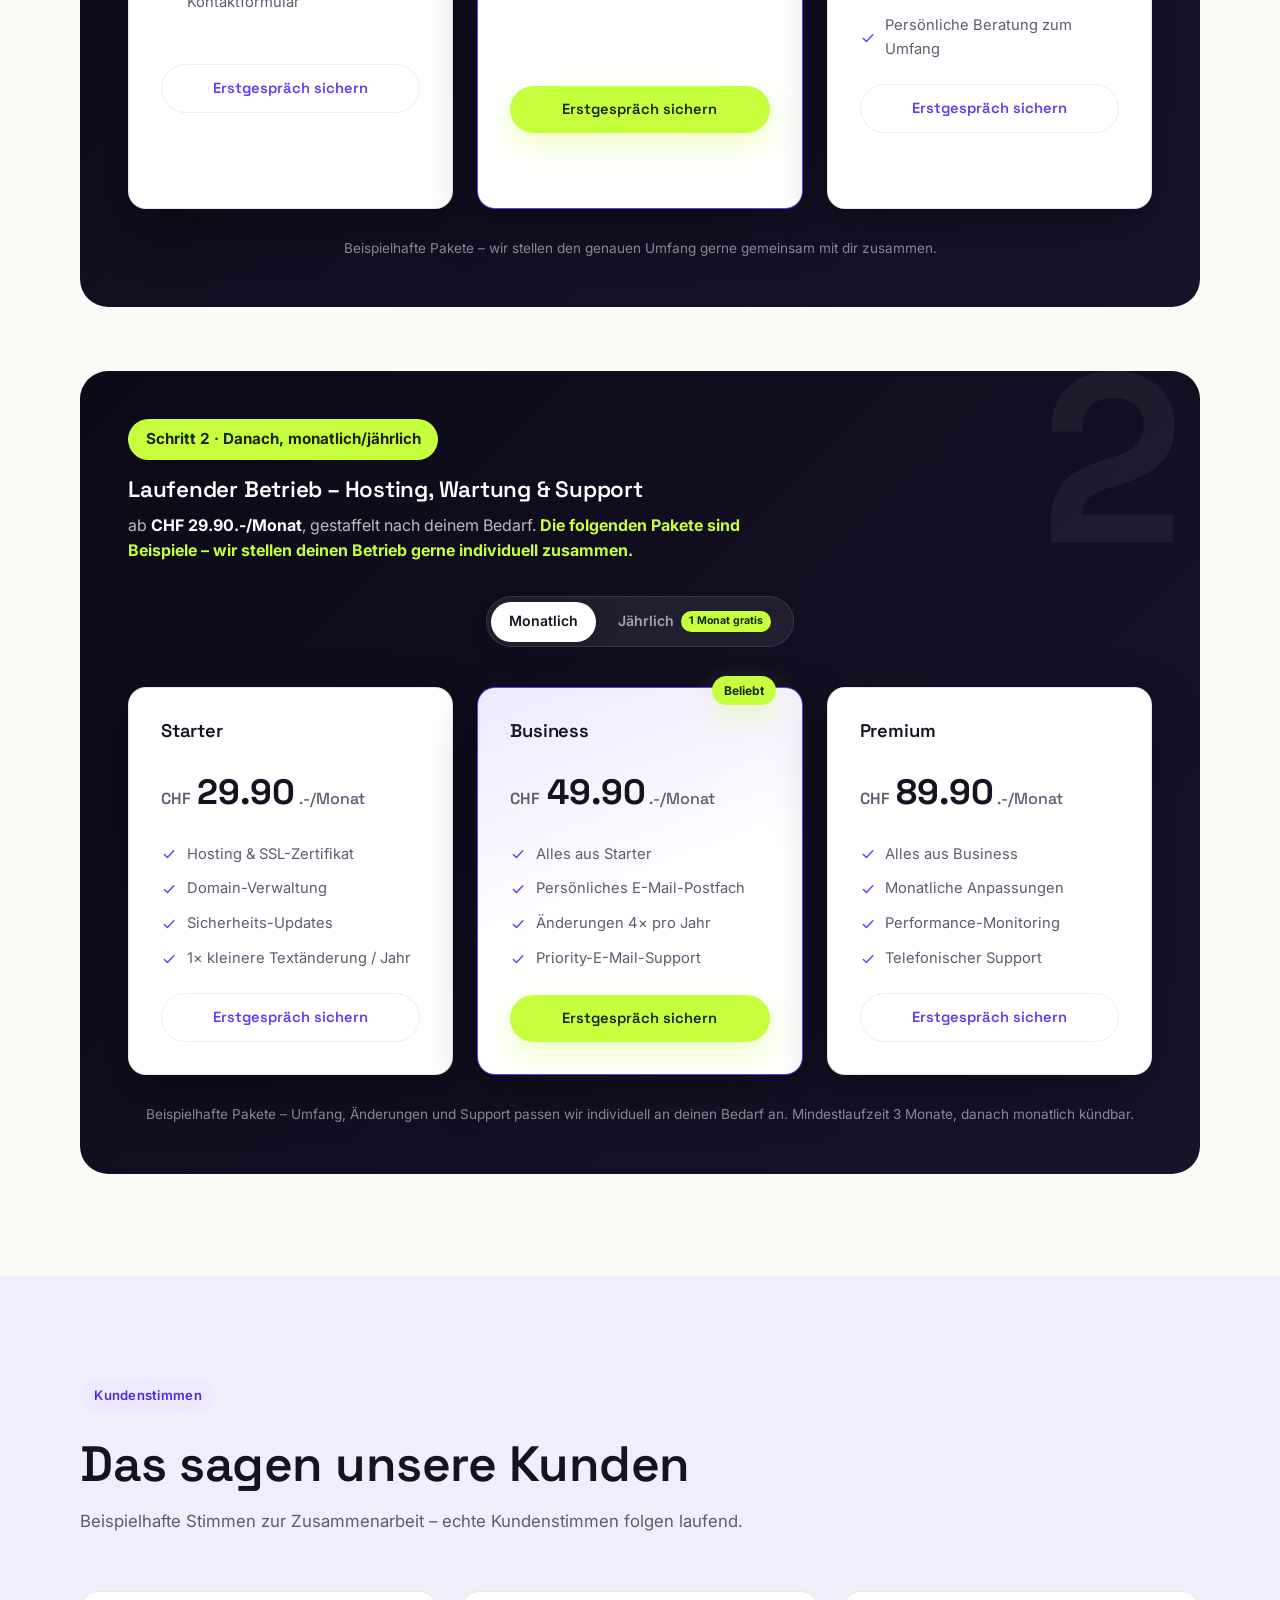
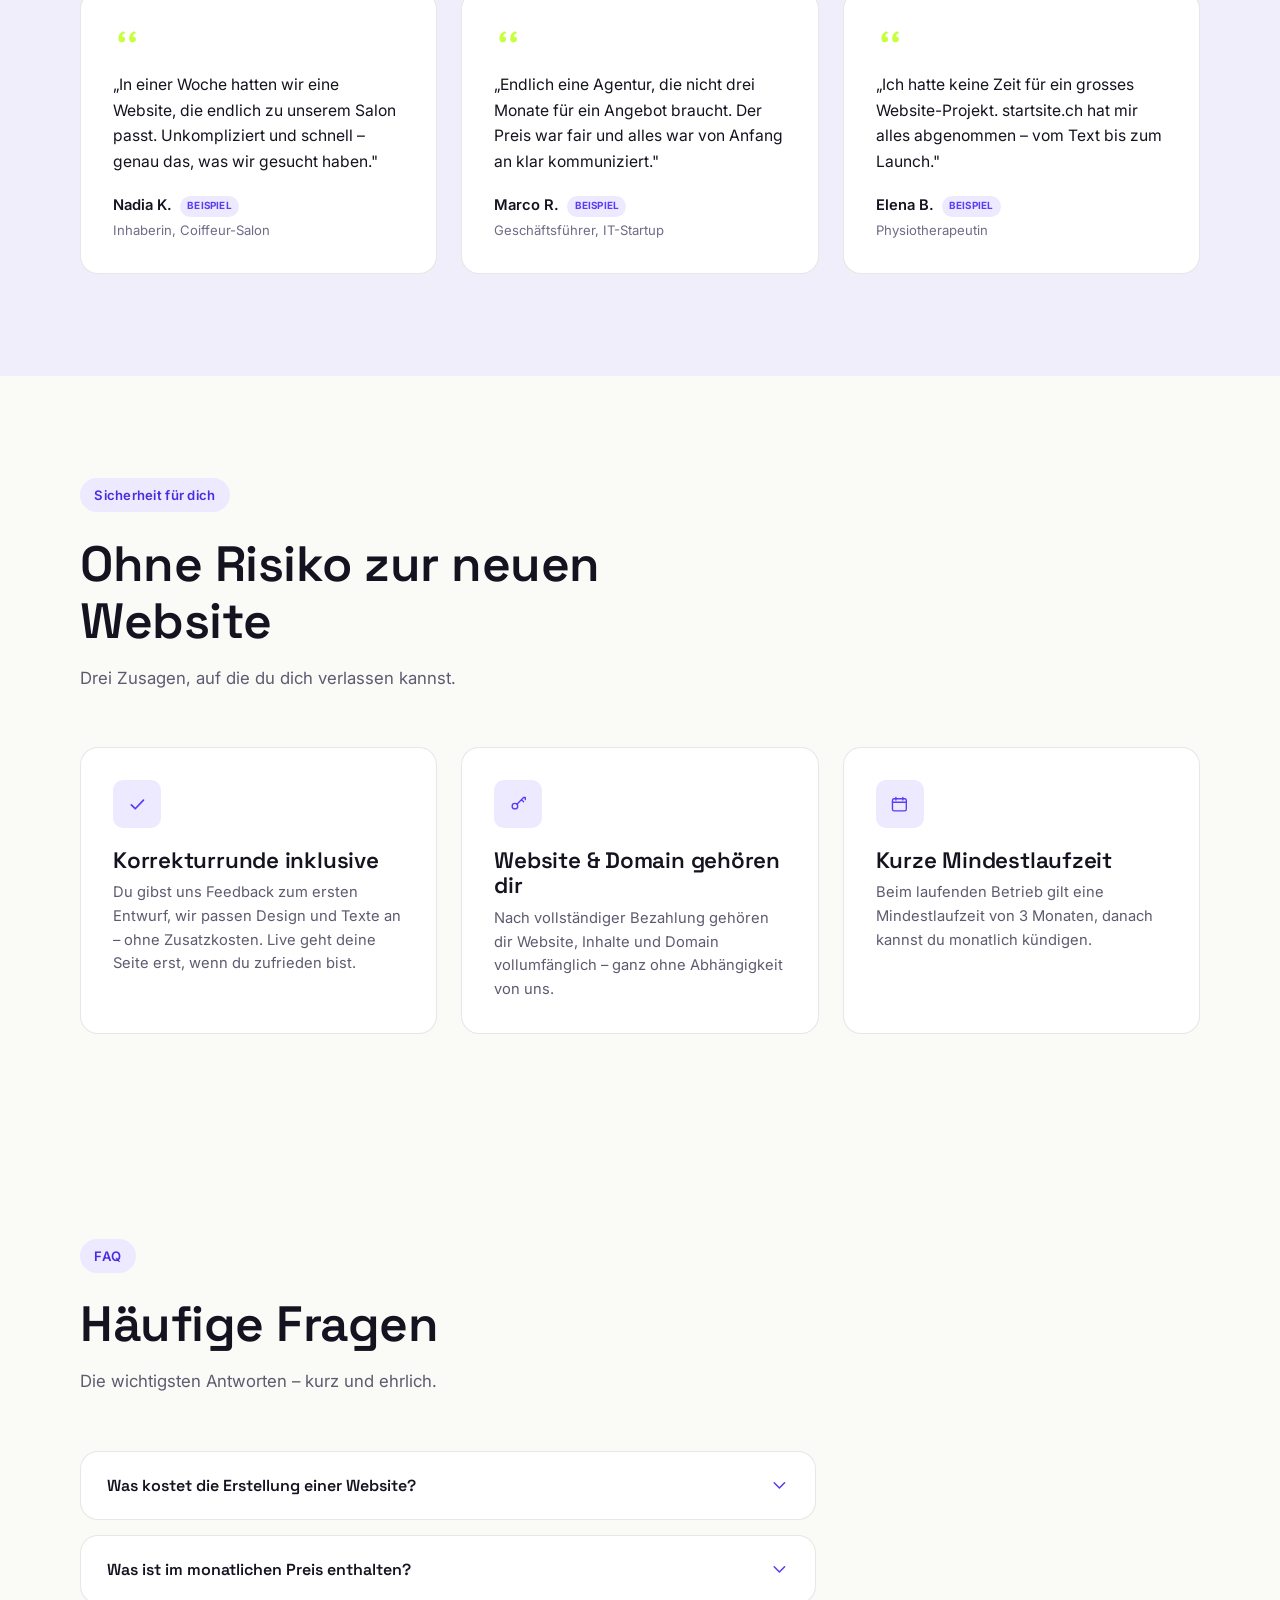
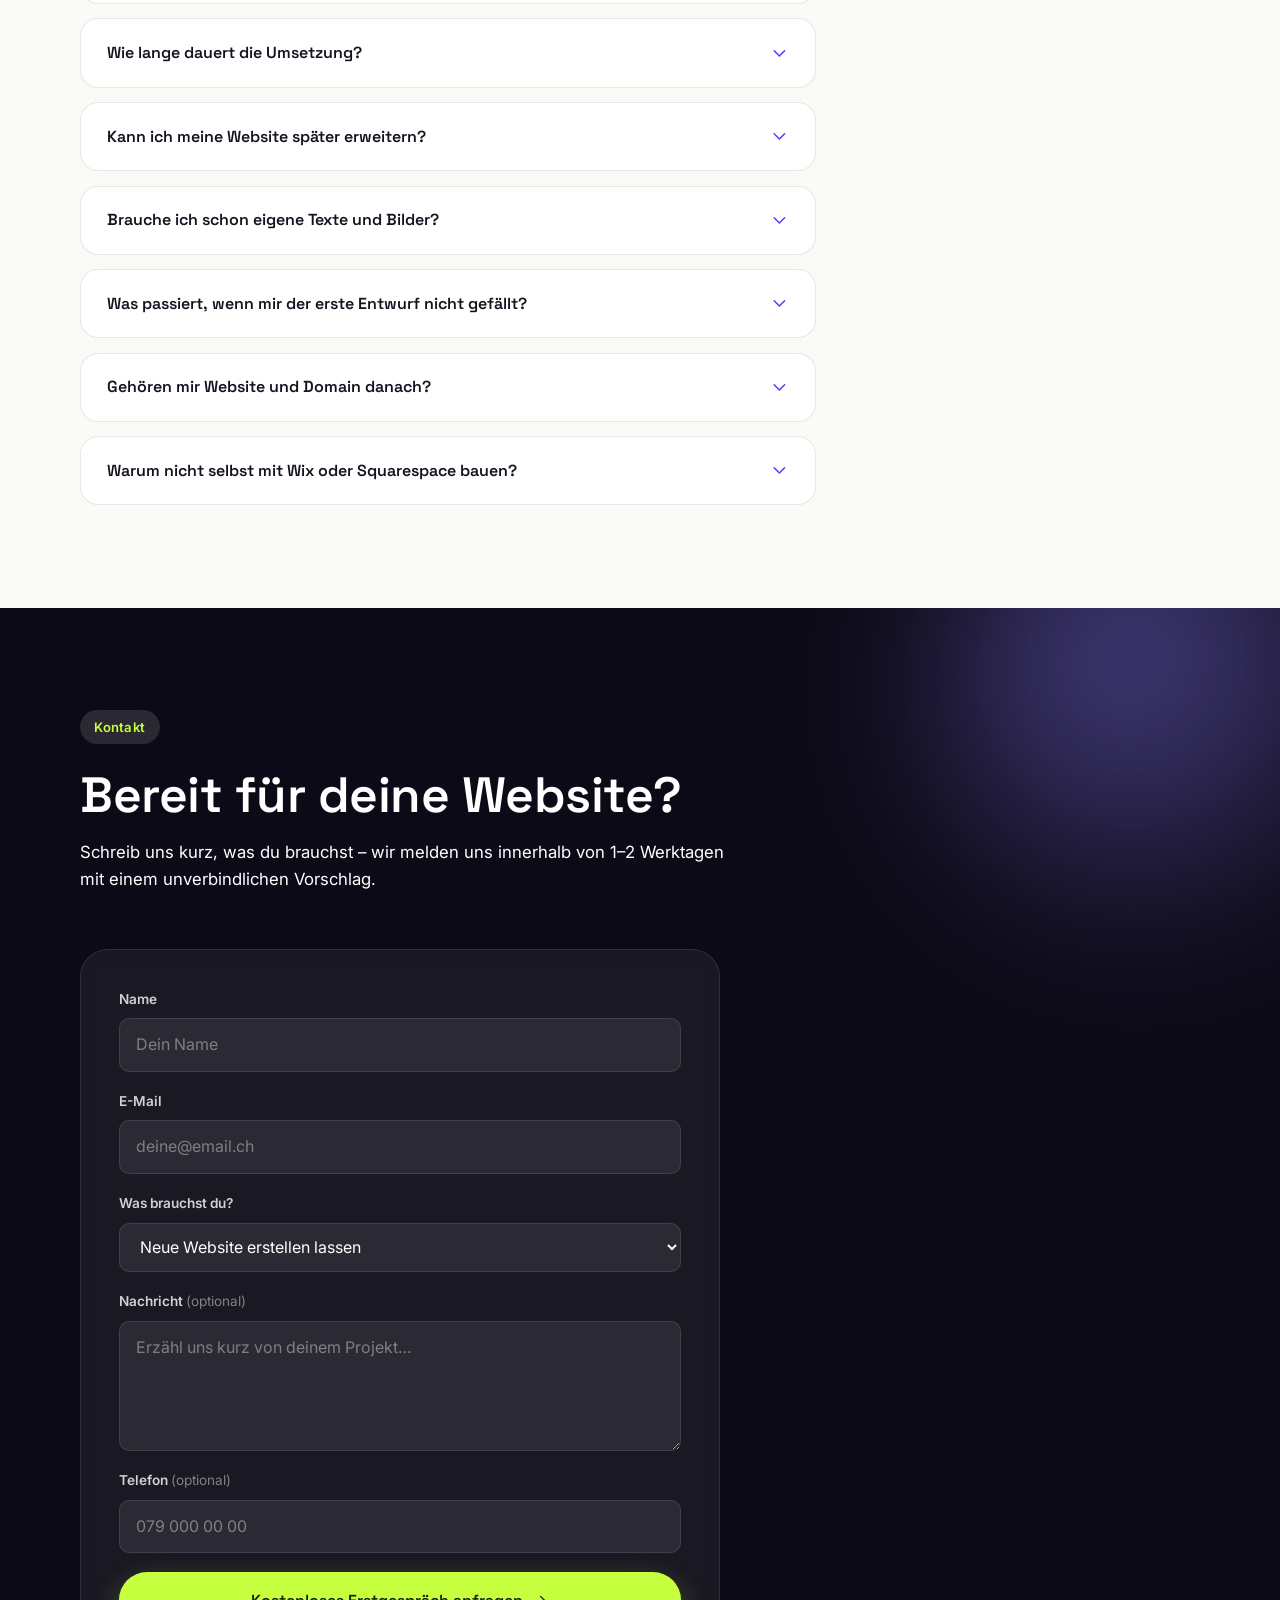
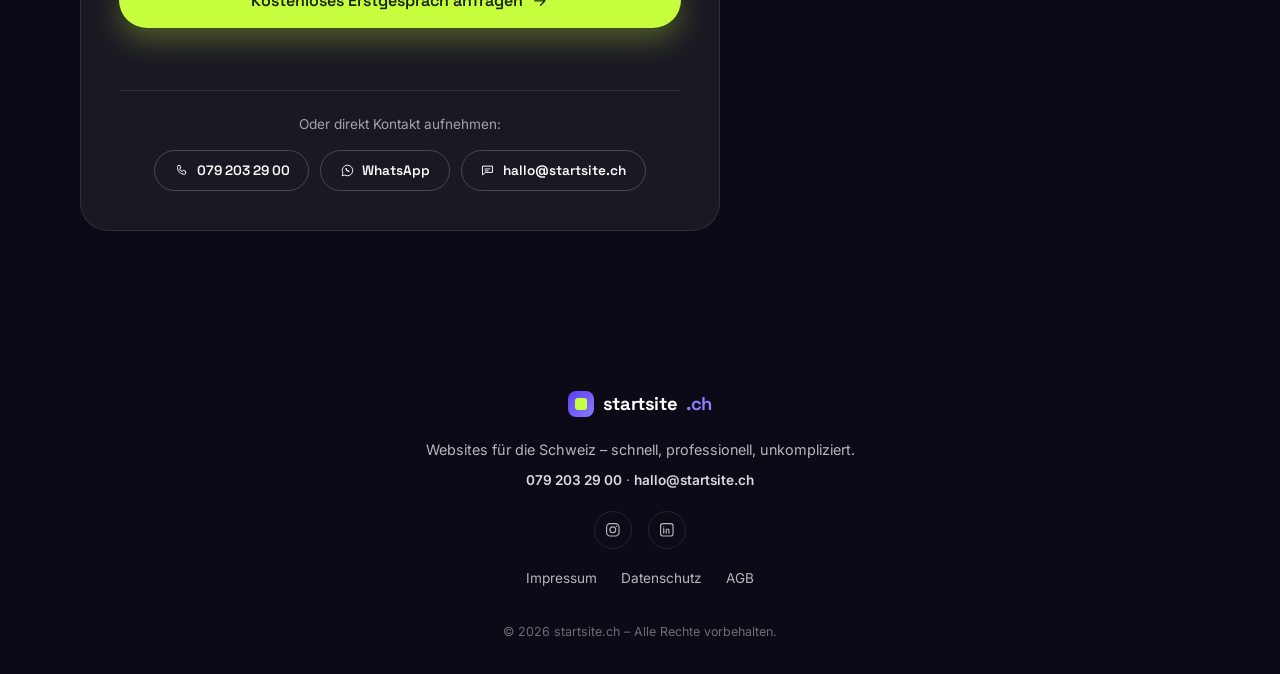
==== commit e866395a: "Add Allgemeine Geschäftsbedingungen (AGB), linked from all footers New agb.html covers the actual se" ====
--- a/index.html
+++ b/index.html
@@ -880,6 +880,7 @@
     <nav class="footer-links" aria-label="Rechtliches">
       <a href="impressum.html">Impressum</a>
       <a href="datenschutz.html">Datenschutz</a>
+      <a href="agb.html">AGB</a>
     </nav>
 
     <p class="footer-copy">&copy; <span id="year"></span> startsite.ch – Alle Rechte vorbehalten.</p>
--- a/style.css
+++ b/style.css
@@ -1422,6 +1422,7 @@
   opacity: 0.5;
   position: absolute;
   border-radius: 50%;
+  animation: float-slow 18s var(--ease) infinite alternate;
 }
 .contact-inner { position: relative; z-index: 1; }
 
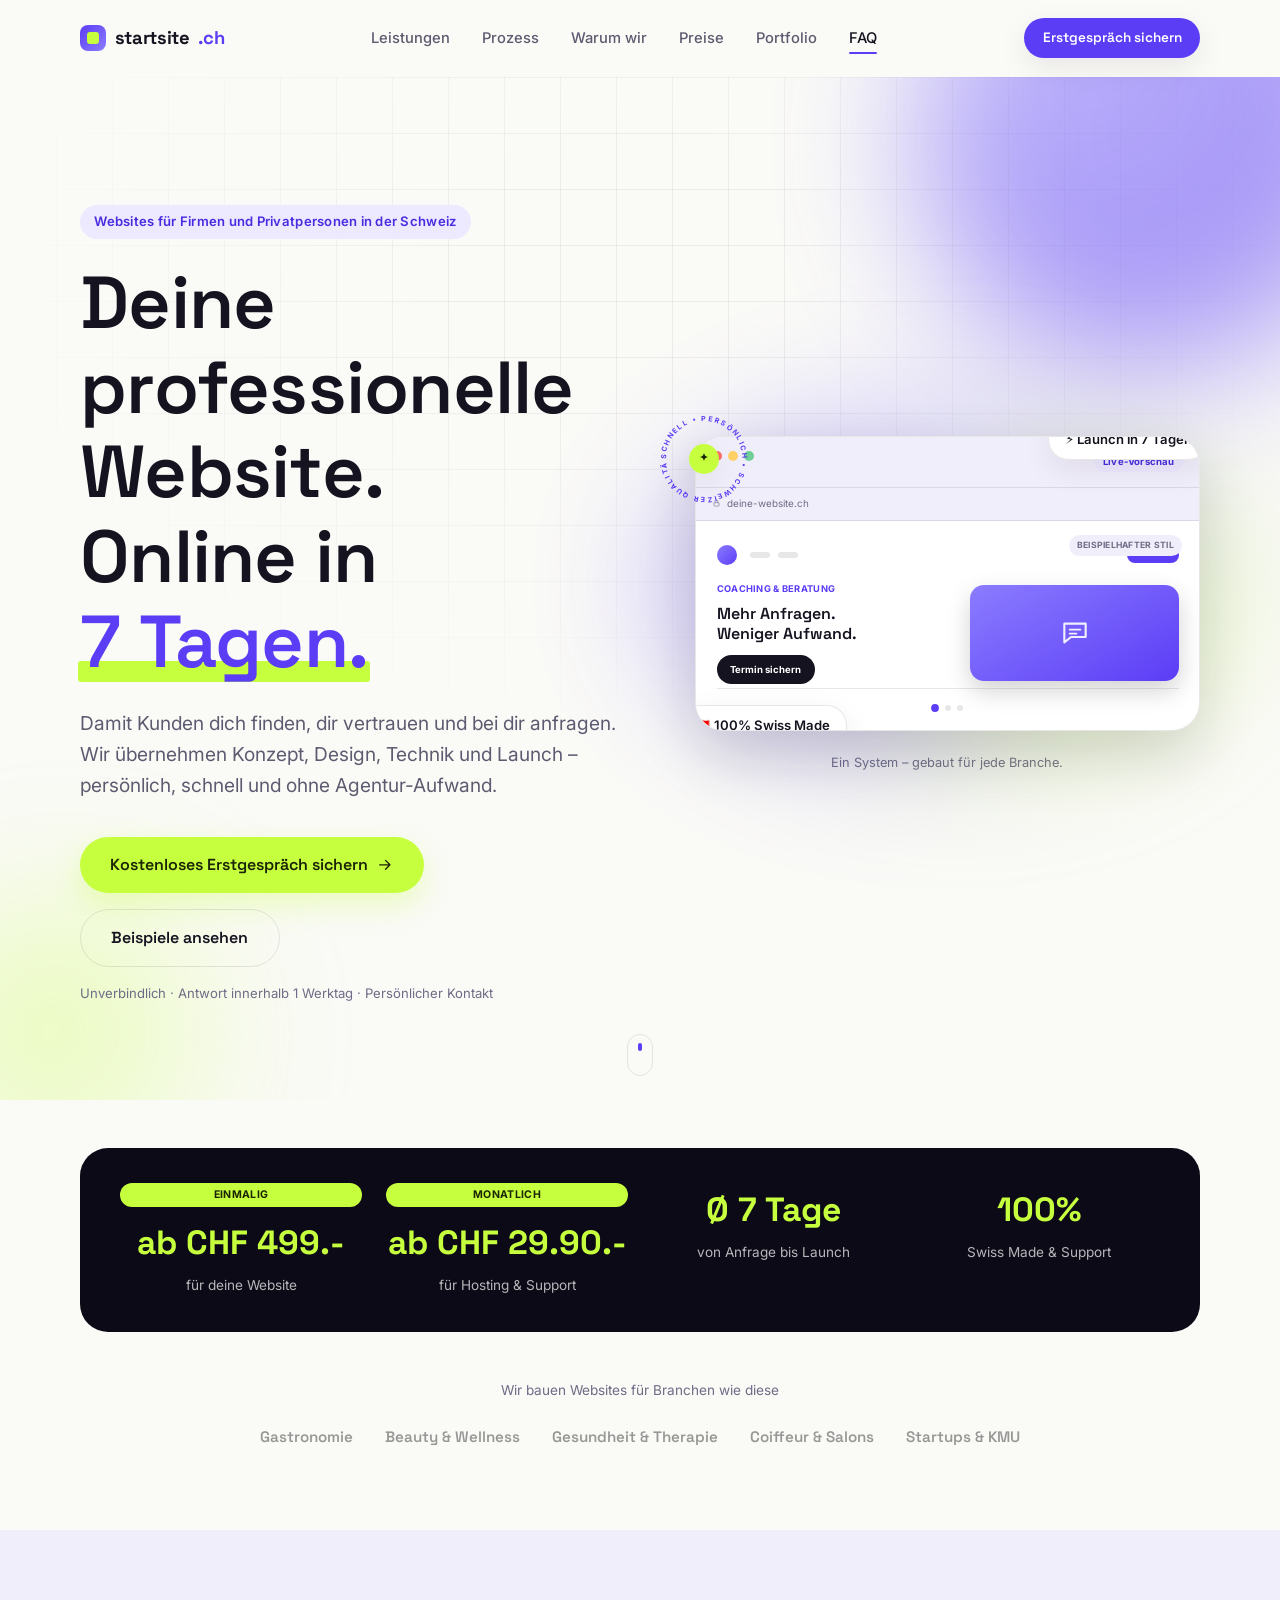
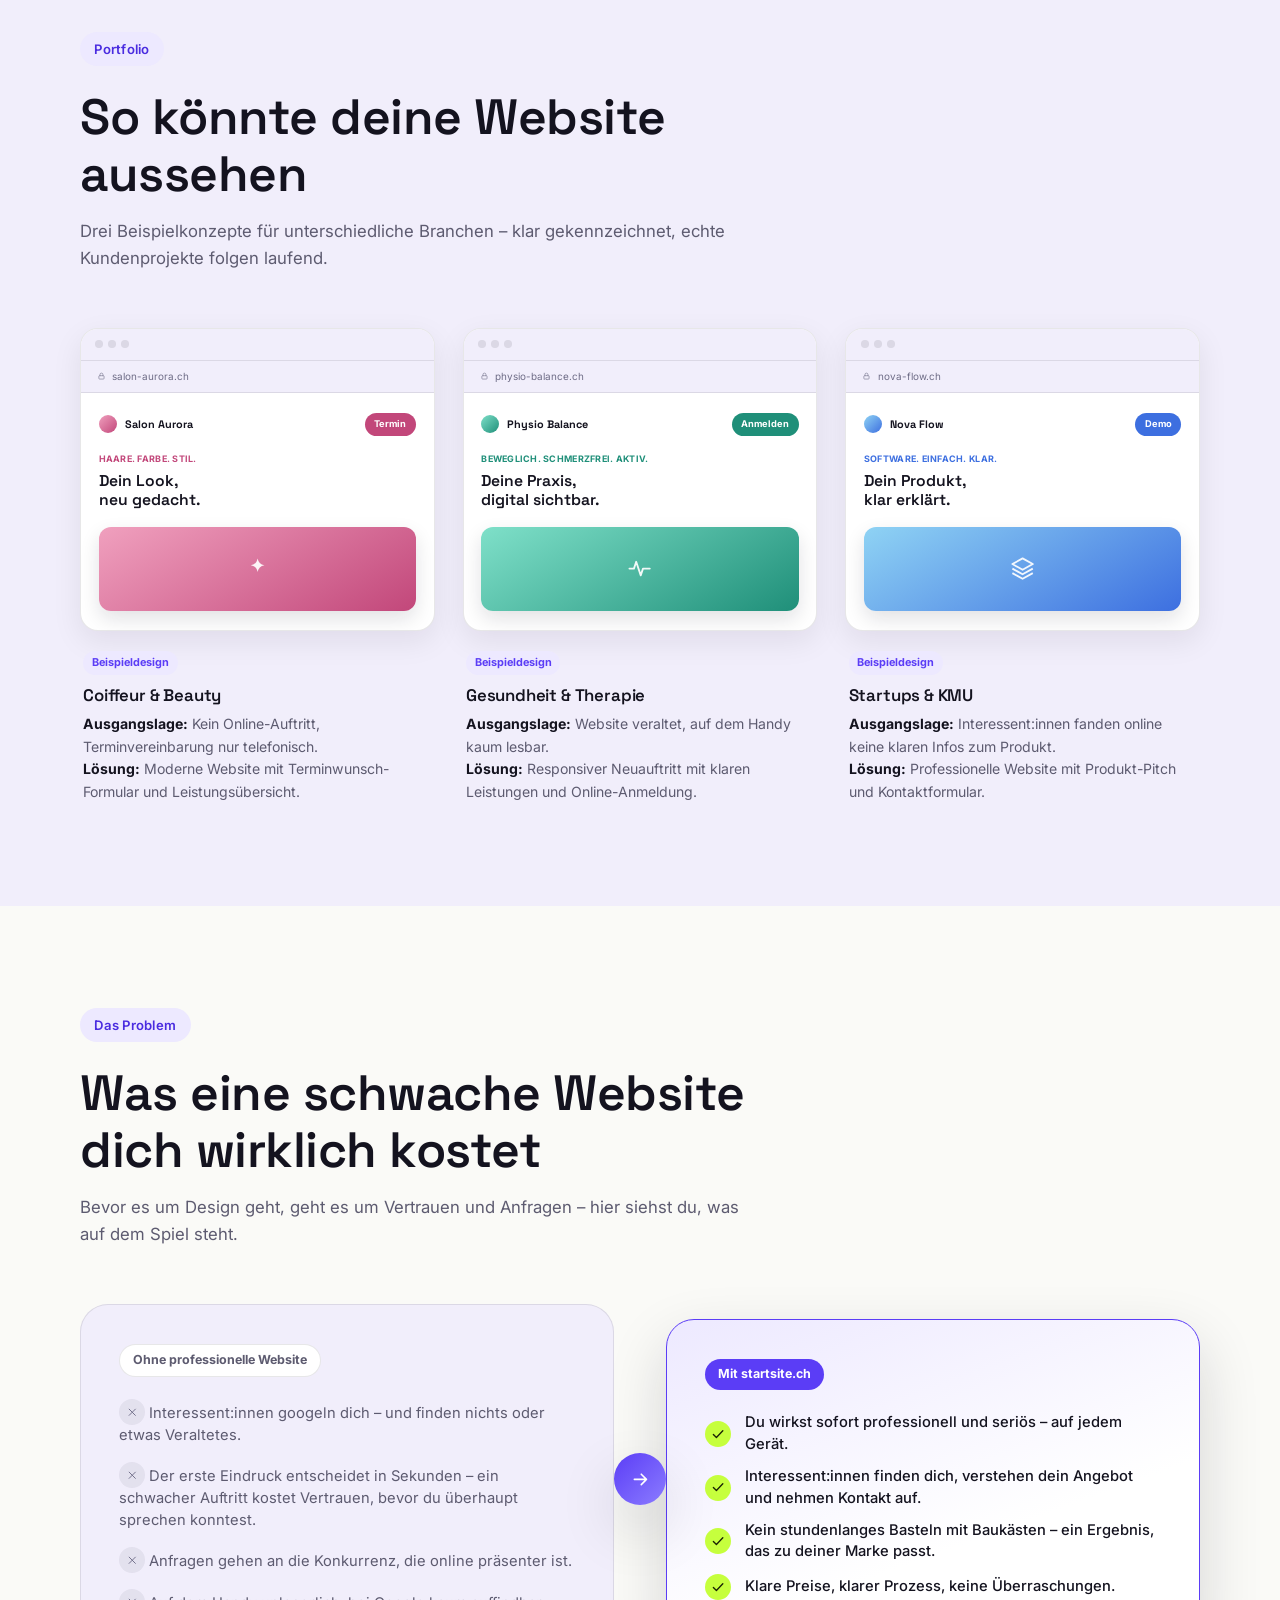
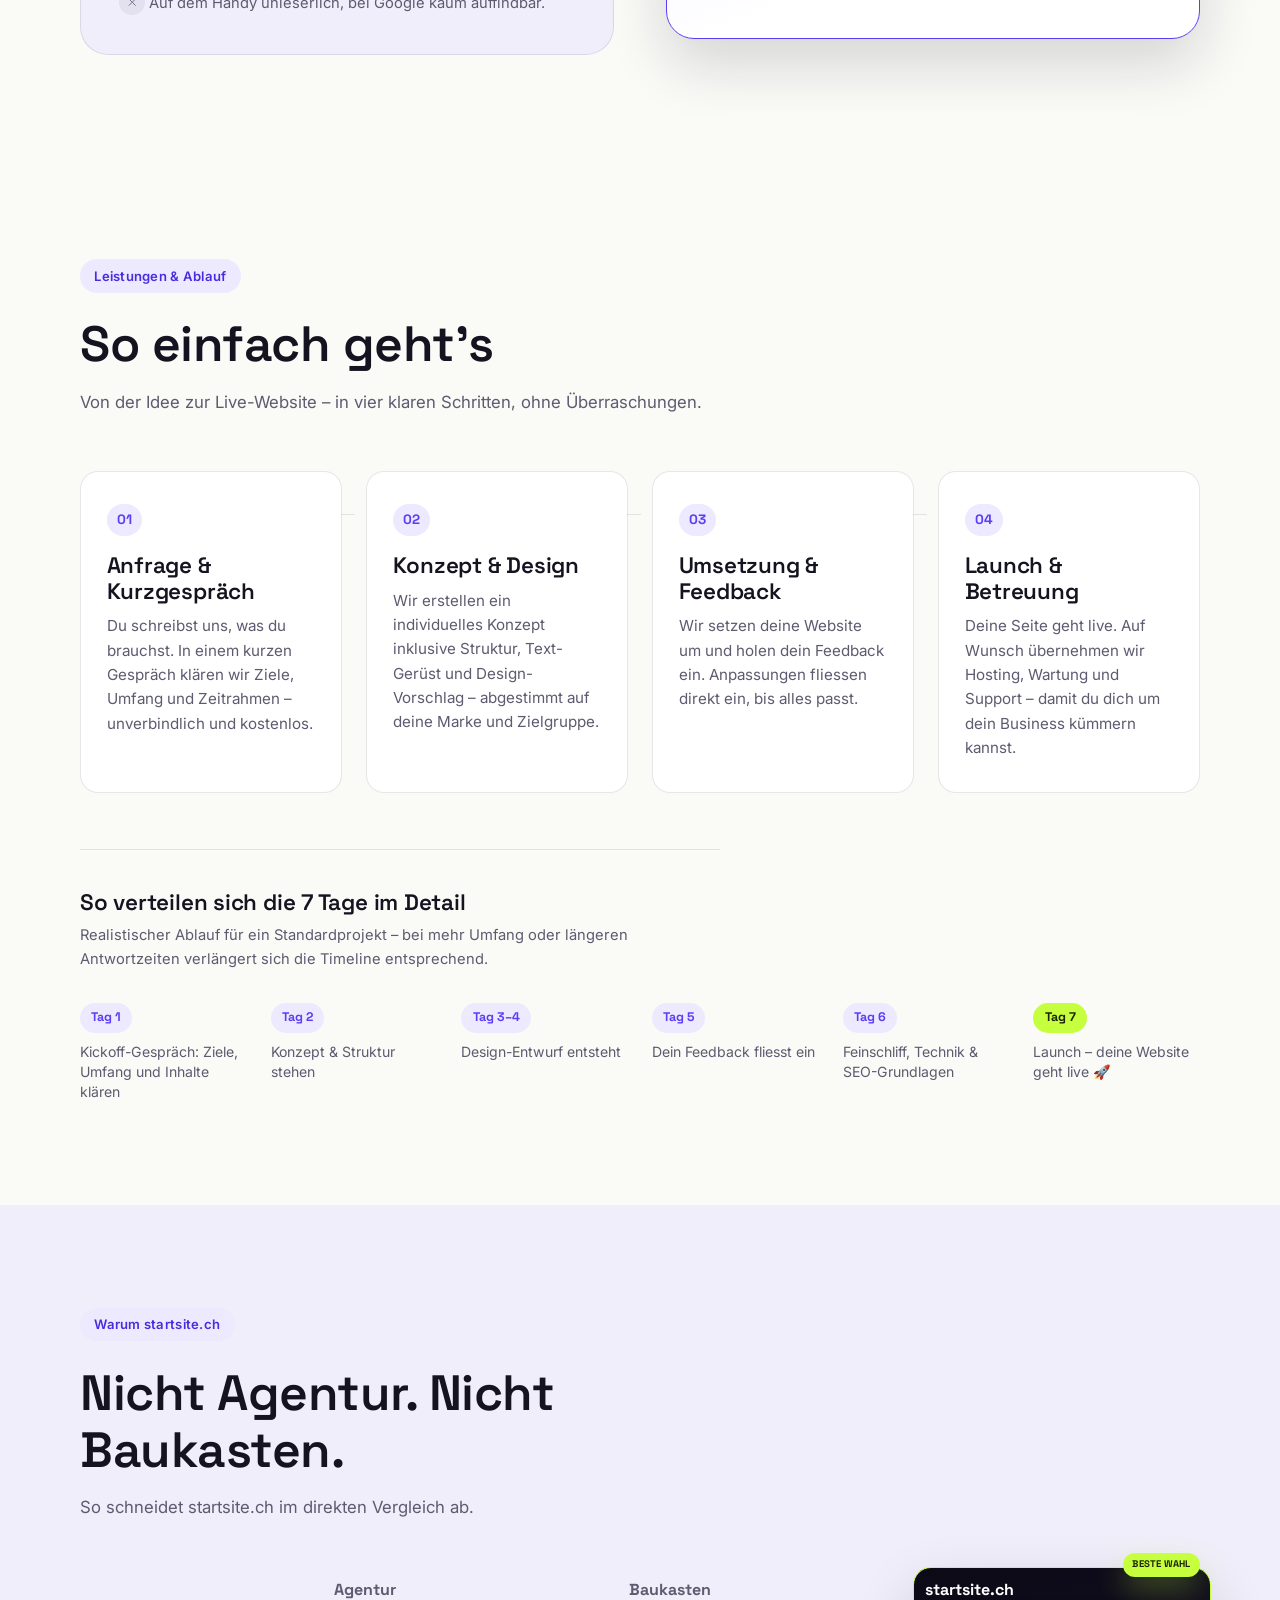
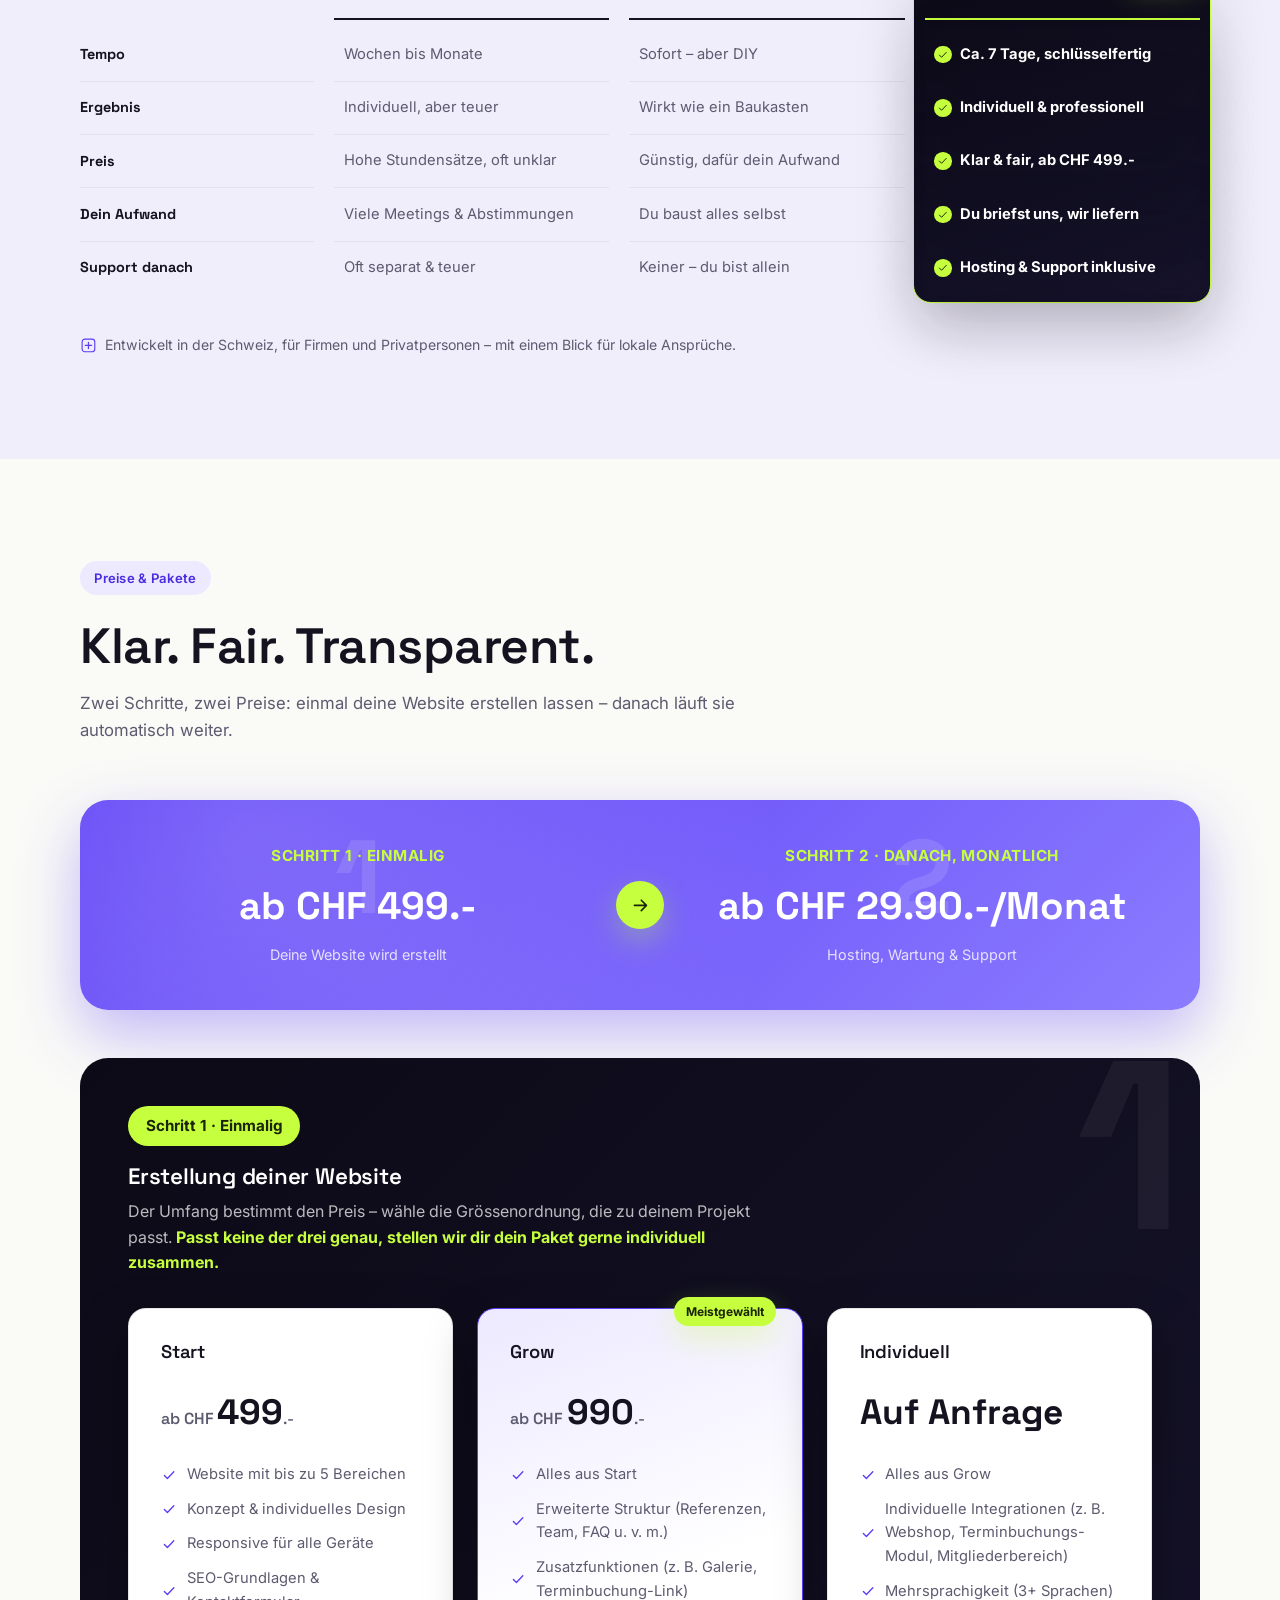
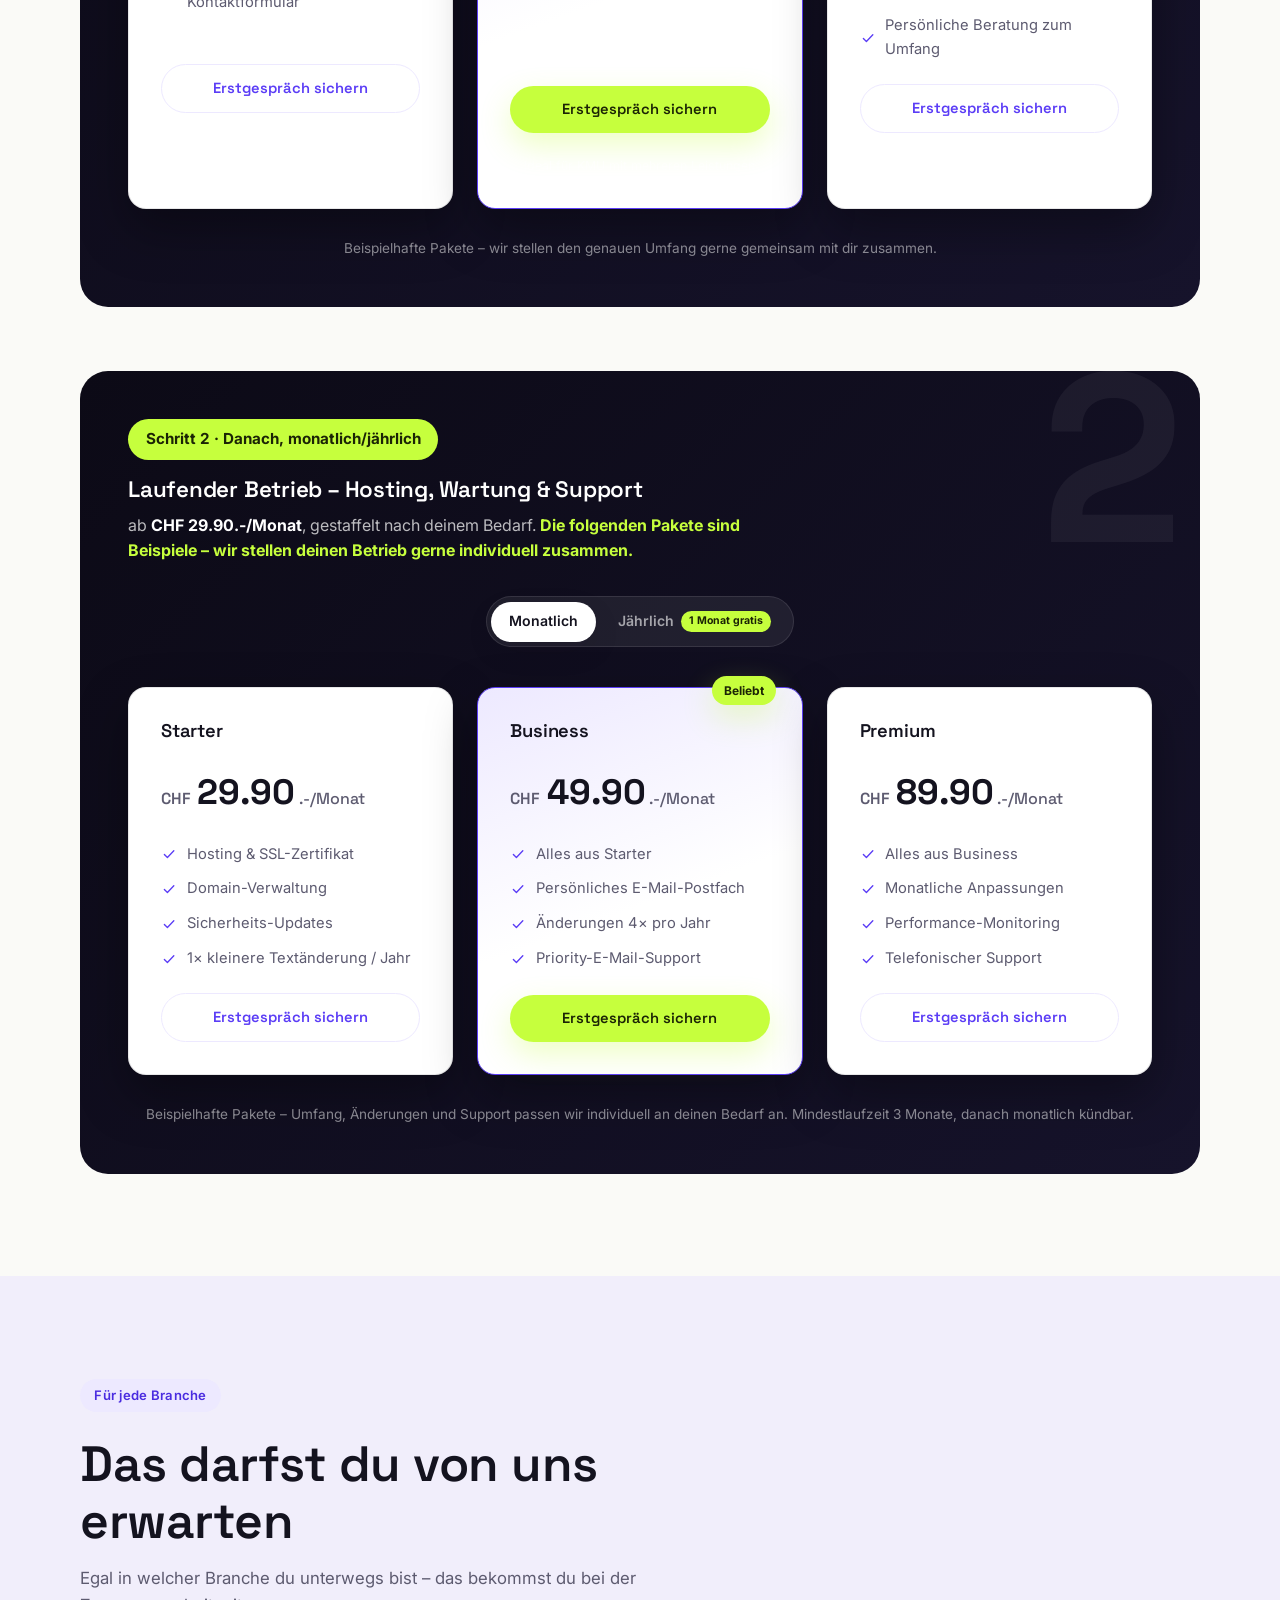
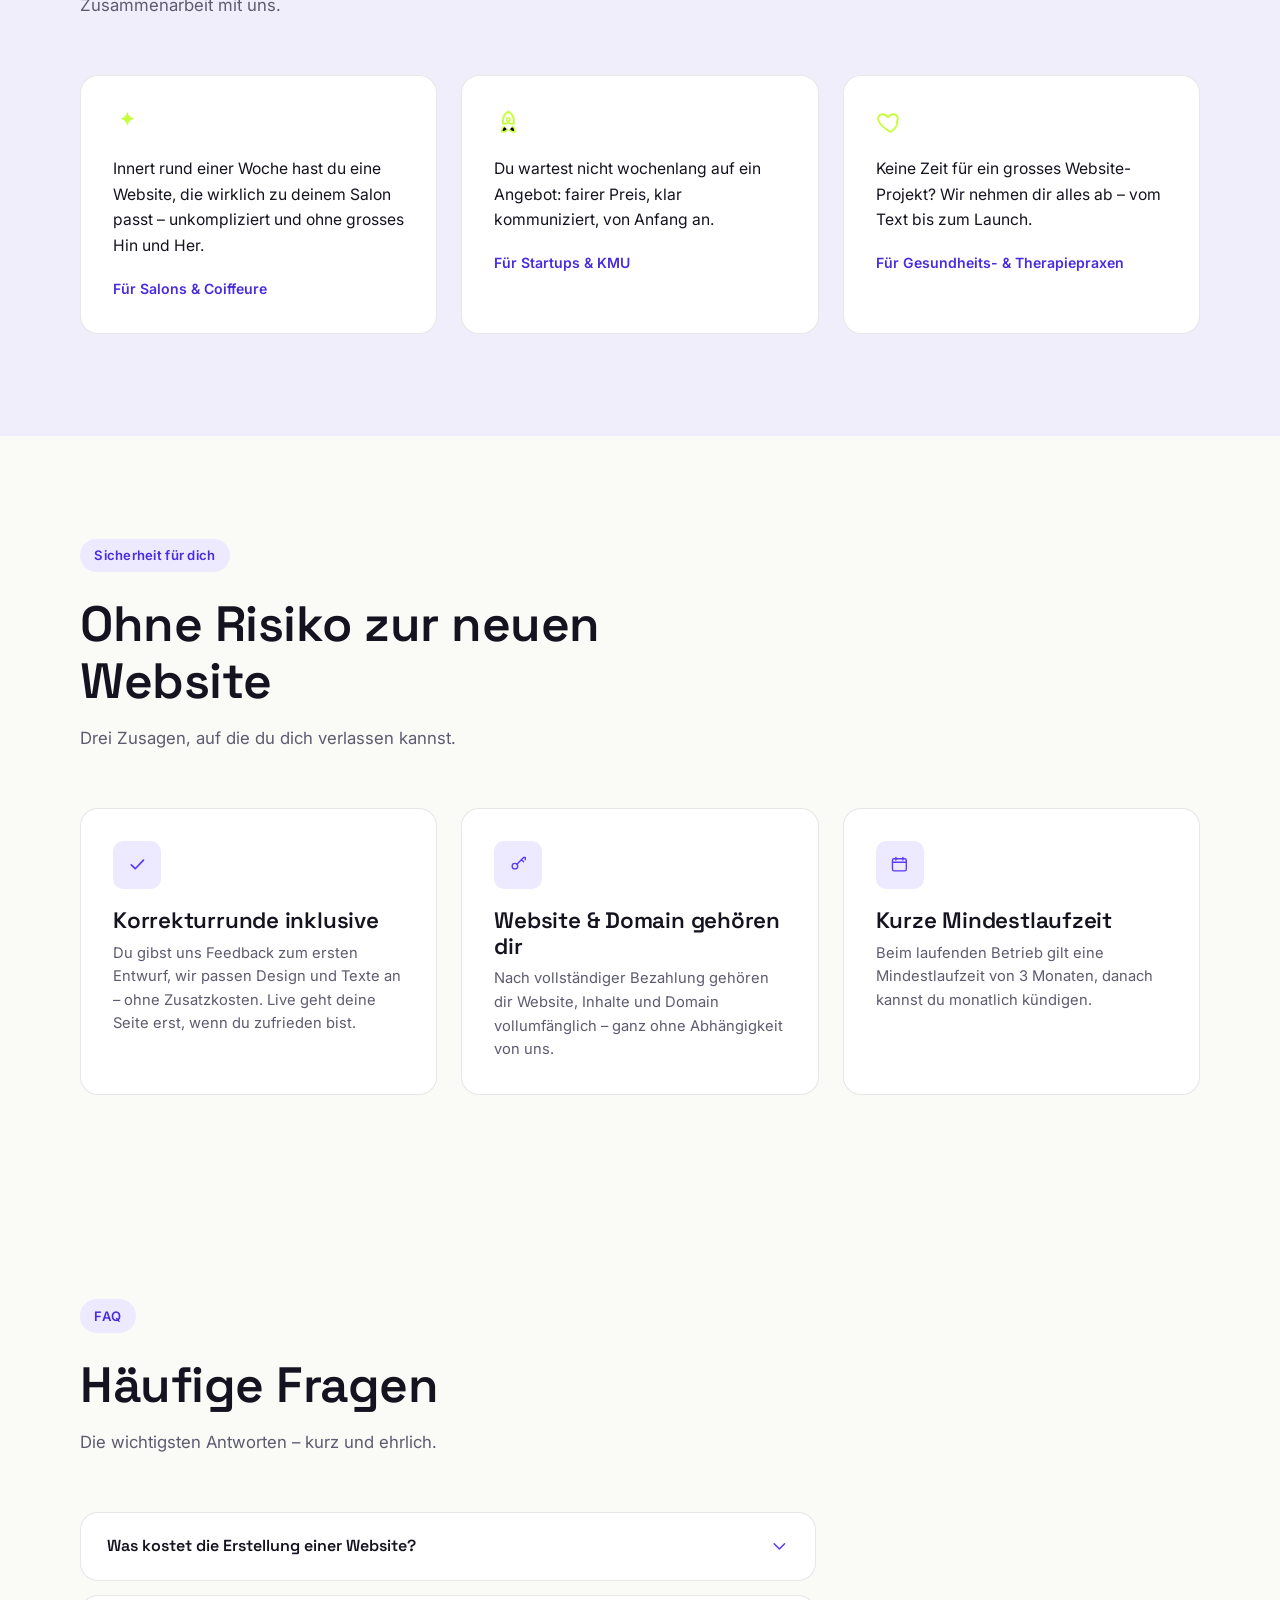
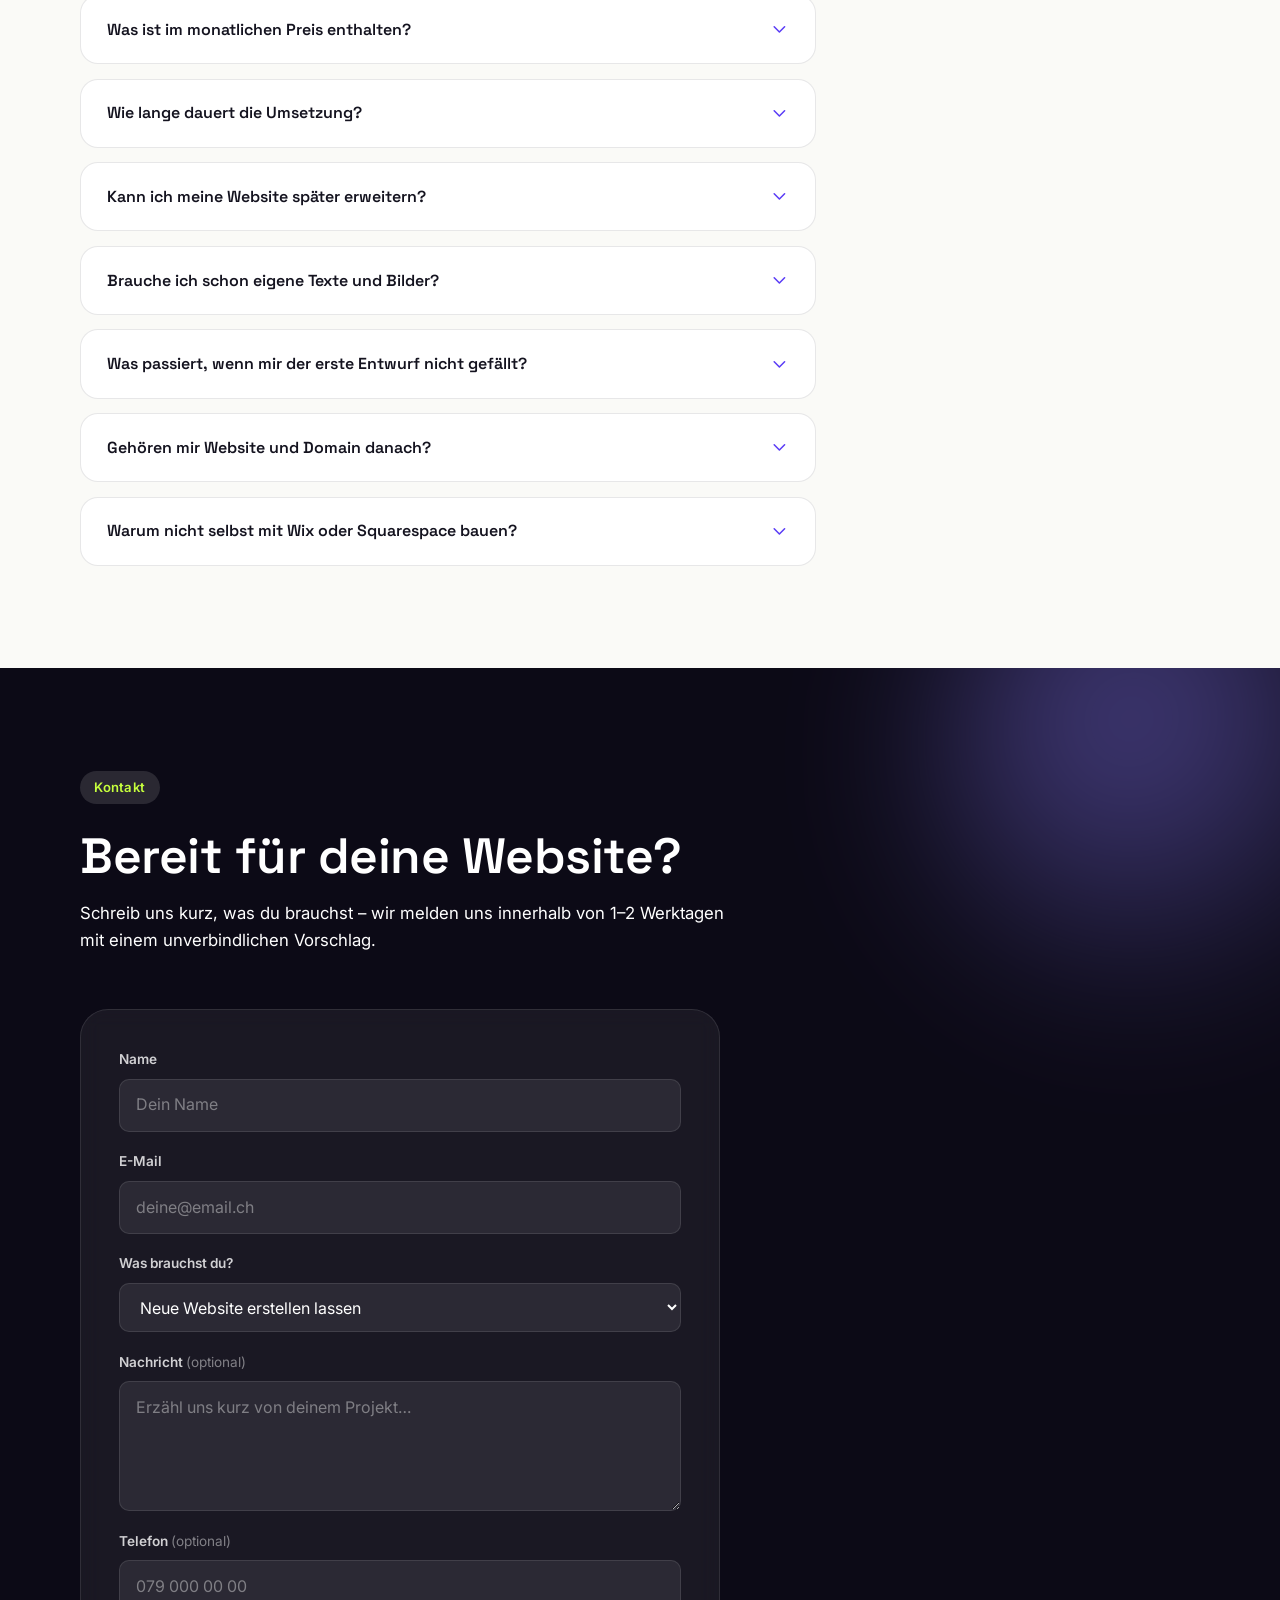
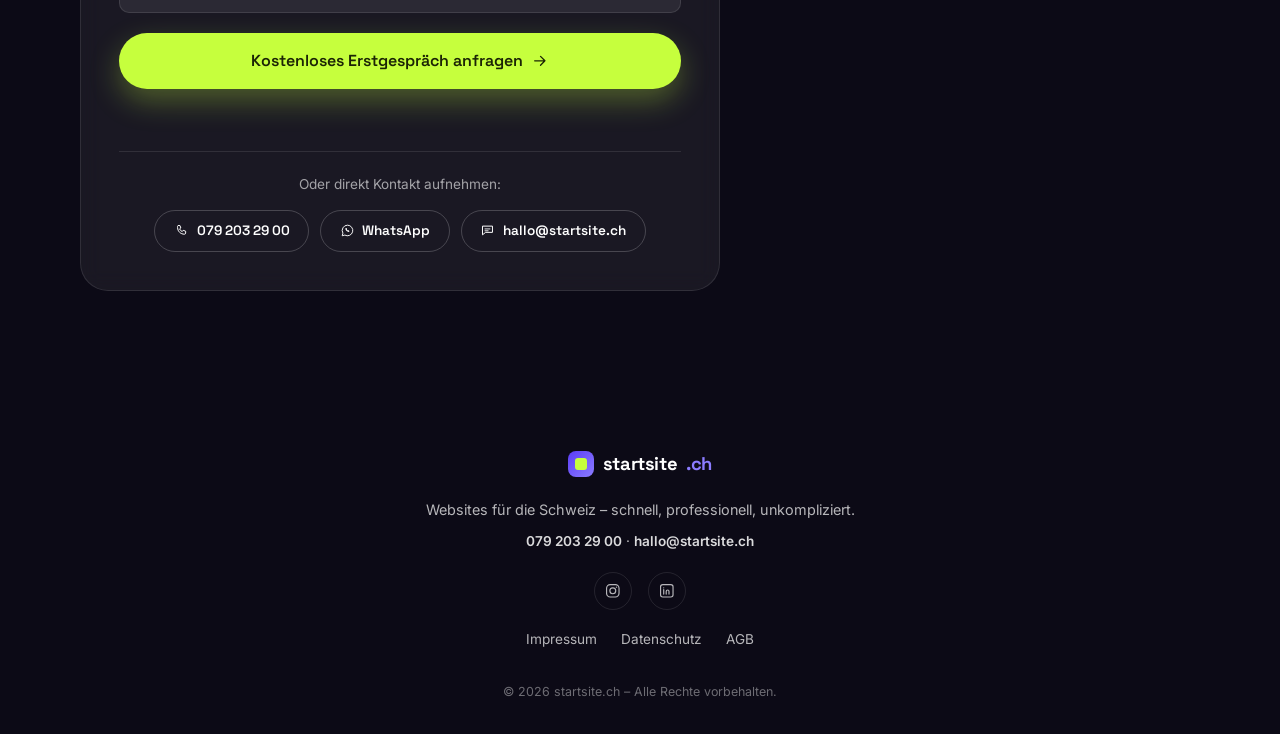
==== commit ecb1548a: "Replace fake testimonials with honest per-industry promise cards The "Kundenstimmen" section quoted " ====
--- a/index.html
+++ b/index.html
@@ -647,36 +647,27 @@
   <section class="references" id="referenzen">
     <div class="container">
       <div class="section-head reveal">
-        <p class="eyebrow">Kundenstimmen</p>
-        <h2>Das sagen unsere Kunden</h2>
-        <p class="section-lead">Beispielhafte Stimmen zur Zusammenarbeit – echte Kundenstimmen folgen laufend.</p>
+        <p class="eyebrow">Für jede Branche</p>
+        <h2>Das darfst du von uns erwarten</h2>
+        <p class="section-lead">Egal in welcher Branche du unterwegs bist – das bekommst du bei der Zusammenarbeit mit uns.</p>
       </div>
 
       <div class="testimonials">
-        <figure class="testimonial-card reveal">
-          <svg class="icon quote-icon"><use href="#icon-quote"></use></svg>
-          <blockquote>„In einer Woche hatten wir eine Website, die endlich zu unserem Salon passt. Unkompliziert und schnell – genau das, was wir gesucht haben."</blockquote>
-          <figcaption>
-            <span class="testimonial-name">Nadia K. <span class="demo-badge">Beispiel</span></span>
-            <span class="testimonial-role">Inhaberin, Coiffeur-Salon</span>
-          </figcaption>
-        </figure>
-        <figure class="testimonial-card reveal">
-          <svg class="icon quote-icon"><use href="#icon-quote"></use></svg>
-          <blockquote>„Endlich eine Agentur, die nicht drei Monate für ein Angebot braucht. Der Preis war fair und alles war von Anfang an klar kommuniziert."</blockquote>
-          <figcaption>
-            <span class="testimonial-name">Marco R. <span class="demo-badge">Beispiel</span></span>
-            <span class="testimonial-role">Geschäftsführer, IT-Startup</span>
-          </figcaption>
-        </figure>
-        <figure class="testimonial-card reveal">
-          <svg class="icon quote-icon"><use href="#icon-quote"></use></svg>
-          <blockquote>„Ich hatte keine Zeit für ein grosses Website-Projekt. startsite.ch hat mir alles abgenommen – vom Text bis zum Launch."</blockquote>
-          <figcaption>
-            <span class="testimonial-name">Elena B. <span class="demo-badge">Beispiel</span></span>
-            <span class="testimonial-role">Physiotherapeutin</span>
-          </figcaption>
-        </figure>
+        <div class="usecase-card reveal">
+          <svg class="icon usecase-icon"><use href="#icon-sparkle"></use></svg>
+          <p class="usecase-text">Innert rund einer Woche hast du eine Website, die wirklich zu deinem Salon passt – unkompliziert und ohne grosses Hin und Her.</p>
+          <span class="usecase-label">Für Salons &amp; Coiffeure</span>
+        </div>
+        <div class="usecase-card reveal">
+          <svg class="icon usecase-icon"><use href="#icon-rocket"></use></svg>
+          <p class="usecase-text">Du wartest nicht wochenlang auf ein Angebot: fairer Preis, klar kommuniziert, von Anfang an.</p>
+          <span class="usecase-label">Für Startups &amp; KMU</span>
+        </div>
+        <div class="usecase-card reveal">
+          <svg class="icon usecase-icon"><use href="#icon-heart"></use></svg>
+          <p class="usecase-text">Keine Zeit für ein grosses Website-Projekt? Wir nehmen dir alles ab – vom Text bis zum Launch.</p>
+          <span class="usecase-label">Für Gesundheits- &amp; Therapiepraxen</span>
+        </div>
       </div>
     </div>
   </section>
--- a/style.css
+++ b/style.css
@@ -1313,7 +1313,7 @@
 }
 @media (min-width: 760px) { .testimonials { grid-template-columns: repeat(3, 1fr); } }
 
-.testimonial-card {
+.usecase-card {
   background: var(--surface);
   border: 1px solid var(--line);
   border-radius: var(--r-md);
@@ -1322,22 +1322,9 @@
   flex-direction: column;
   gap: 1.2rem;
 }
-.quote-icon { color: var(--accent); width: 1.8em; height: 1.8em; }
-.testimonial-card blockquote { color: var(--ink); font-size: 0.98rem; line-height: 1.65; }
-.testimonial-card figcaption { display: flex; flex-direction: column; gap: 0.1rem; }
-.testimonial-name { font-weight: 600; font-size: 0.92rem; display: inline-flex; align-items: center; gap: 0.5rem; }
-.testimonial-role { font-size: 0.82rem; color: var(--muted-soft); }
-
-.demo-badge {
-  font-size: 0.62rem;
-  font-weight: 700;
-  text-transform: uppercase;
-  letter-spacing: 0.02em;
-  color: var(--primary);
-  background: var(--primary-tint);
-  padding: 0.15rem 0.45rem;
-  border-radius: var(--r-full);
-}
+.usecase-icon { color: var(--accent); width: 1.8em; height: 1.8em; }
+.usecase-text { color: var(--ink); font-size: 0.98rem; line-height: 1.65; }
+.usecase-label { font-weight: 600; font-size: 0.88rem; color: var(--primary-600); }
 
 /* ---------- Risikoreduktion / Assurance ---------- */
 .assurance { padding: clamp(4rem, 8vw, 7rem) 0; }
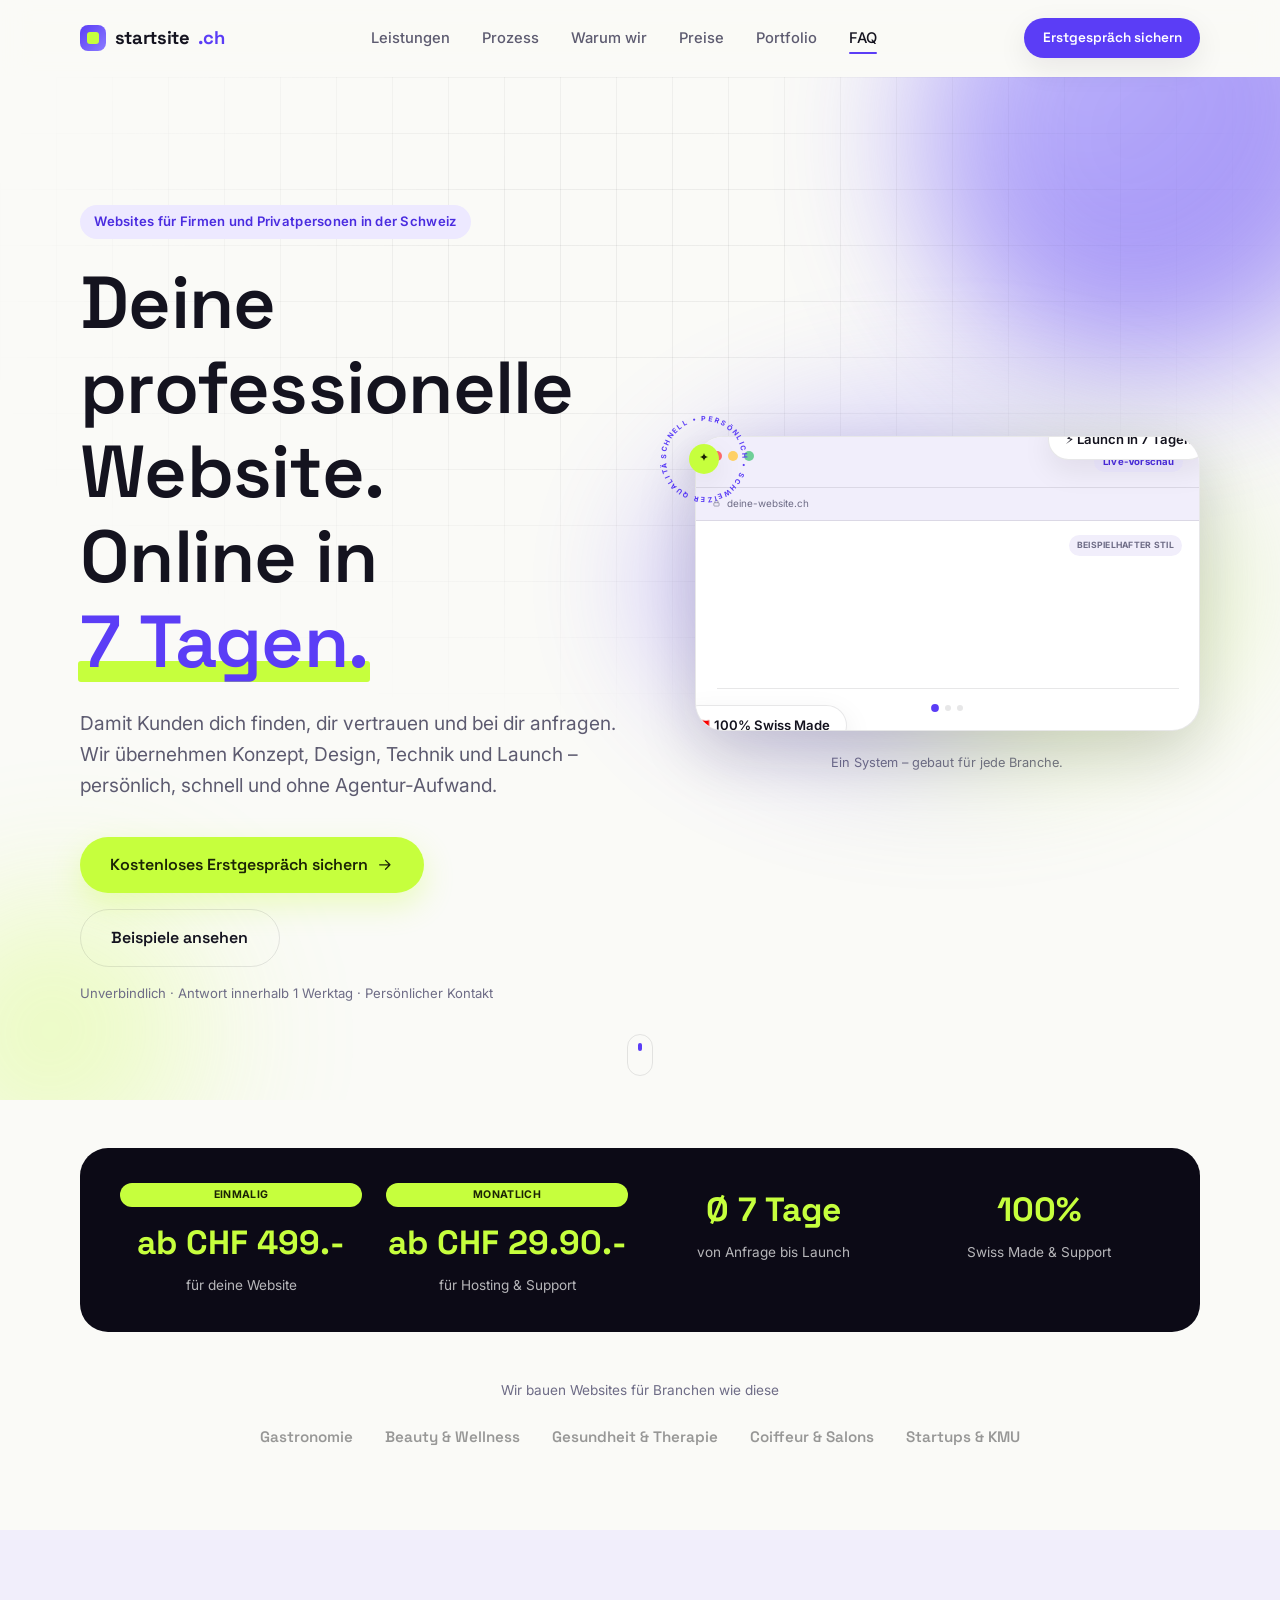
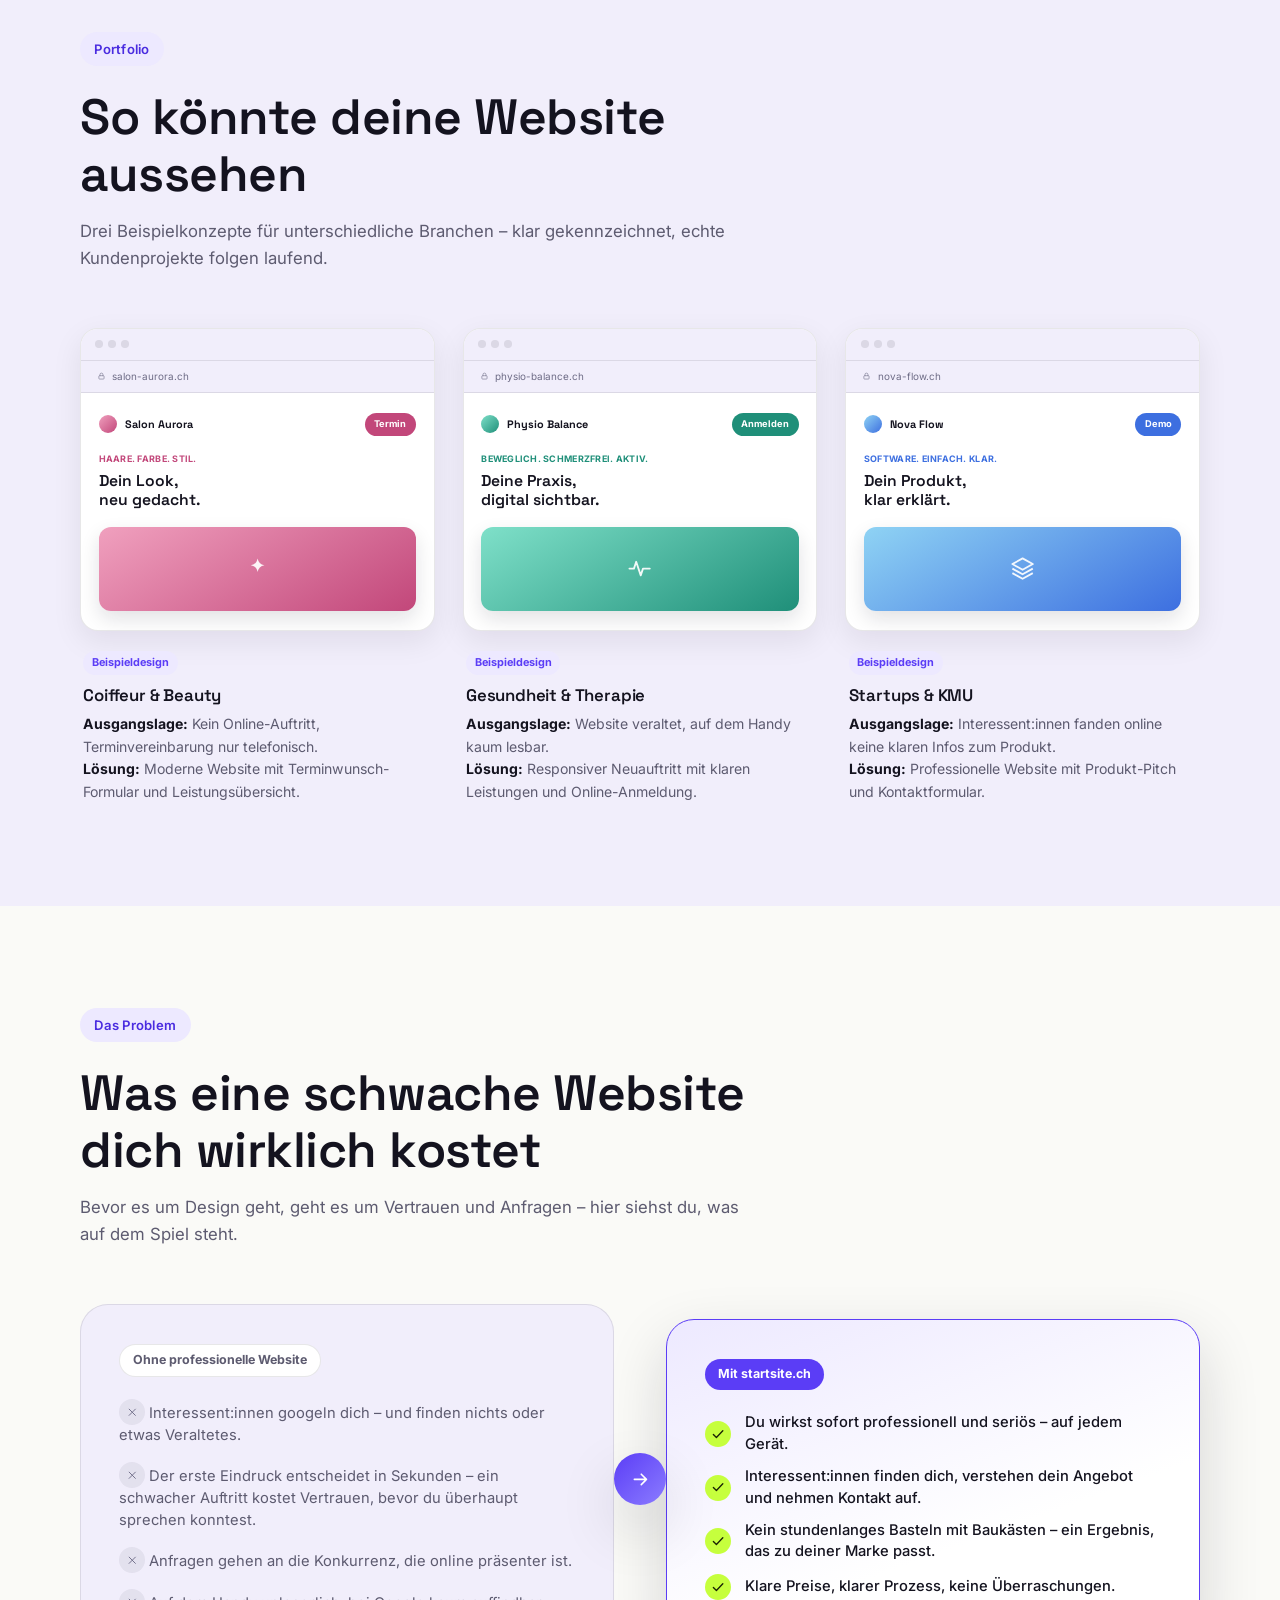
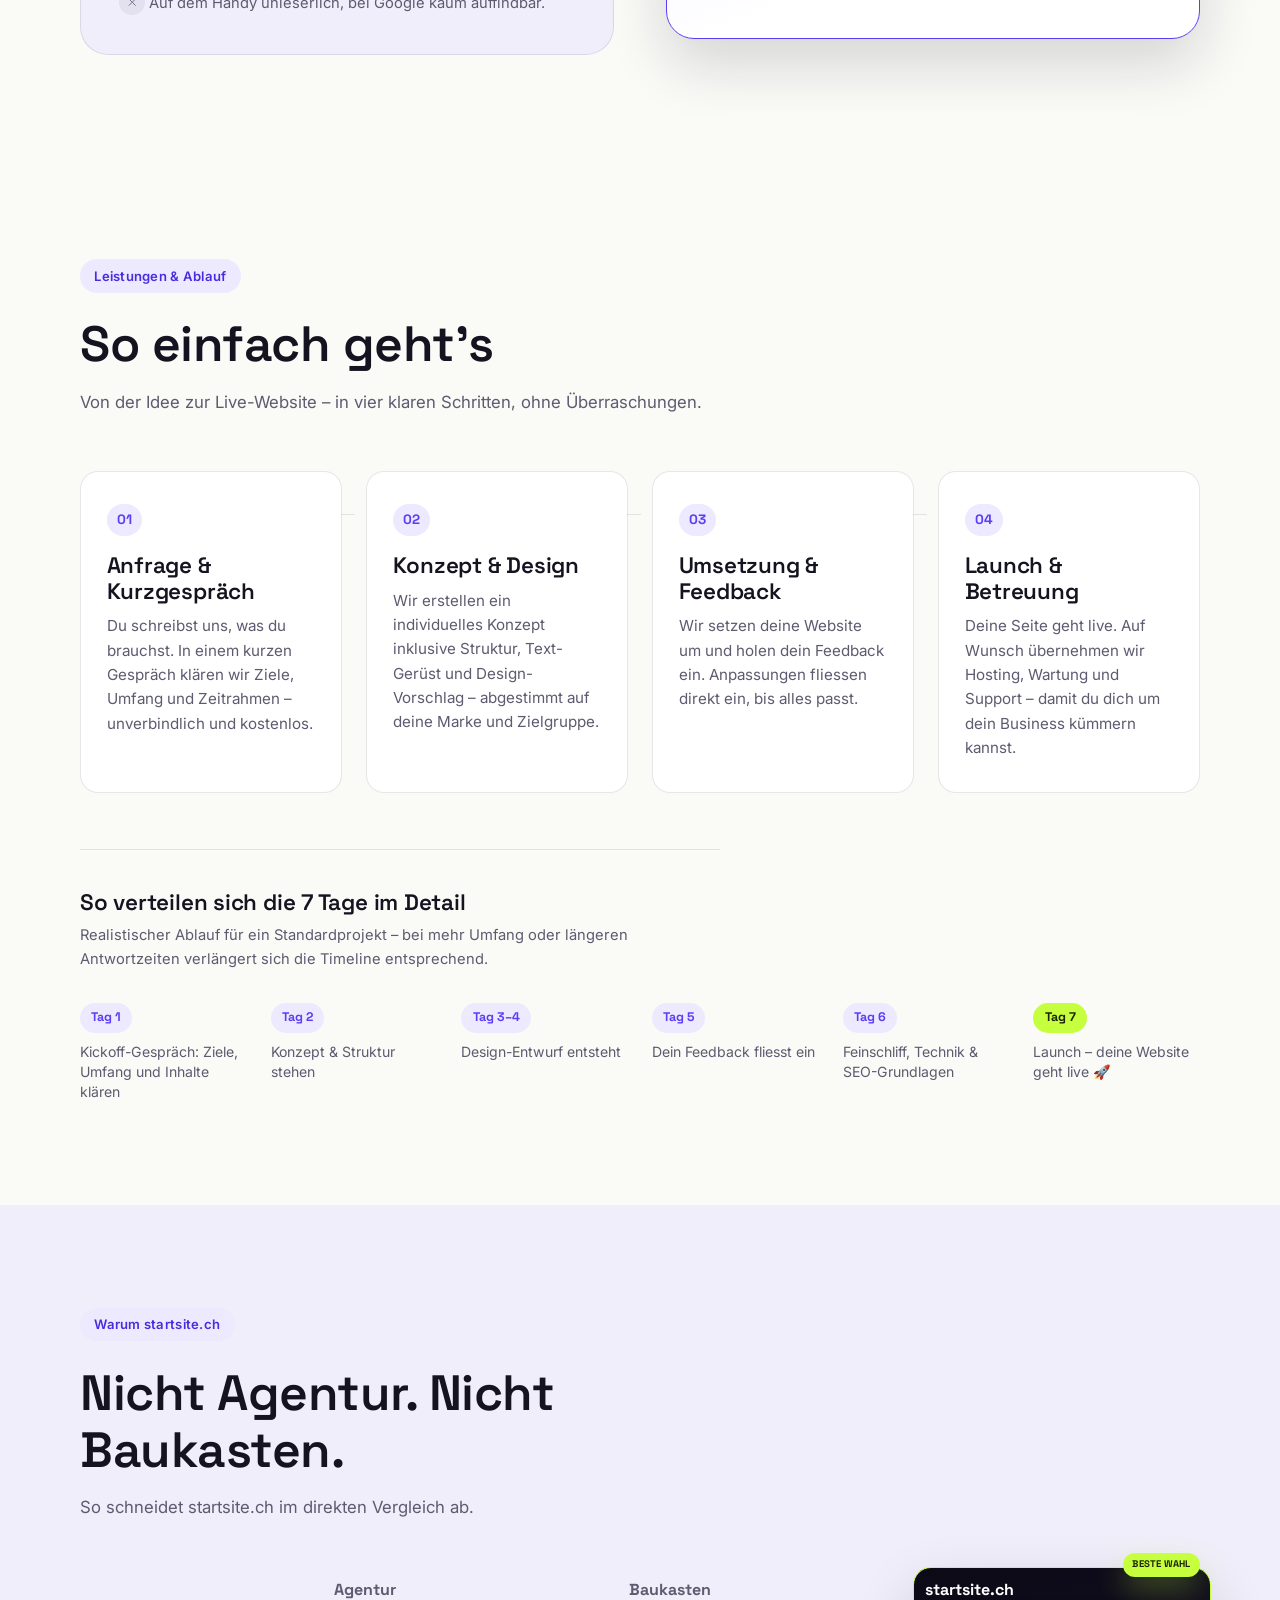
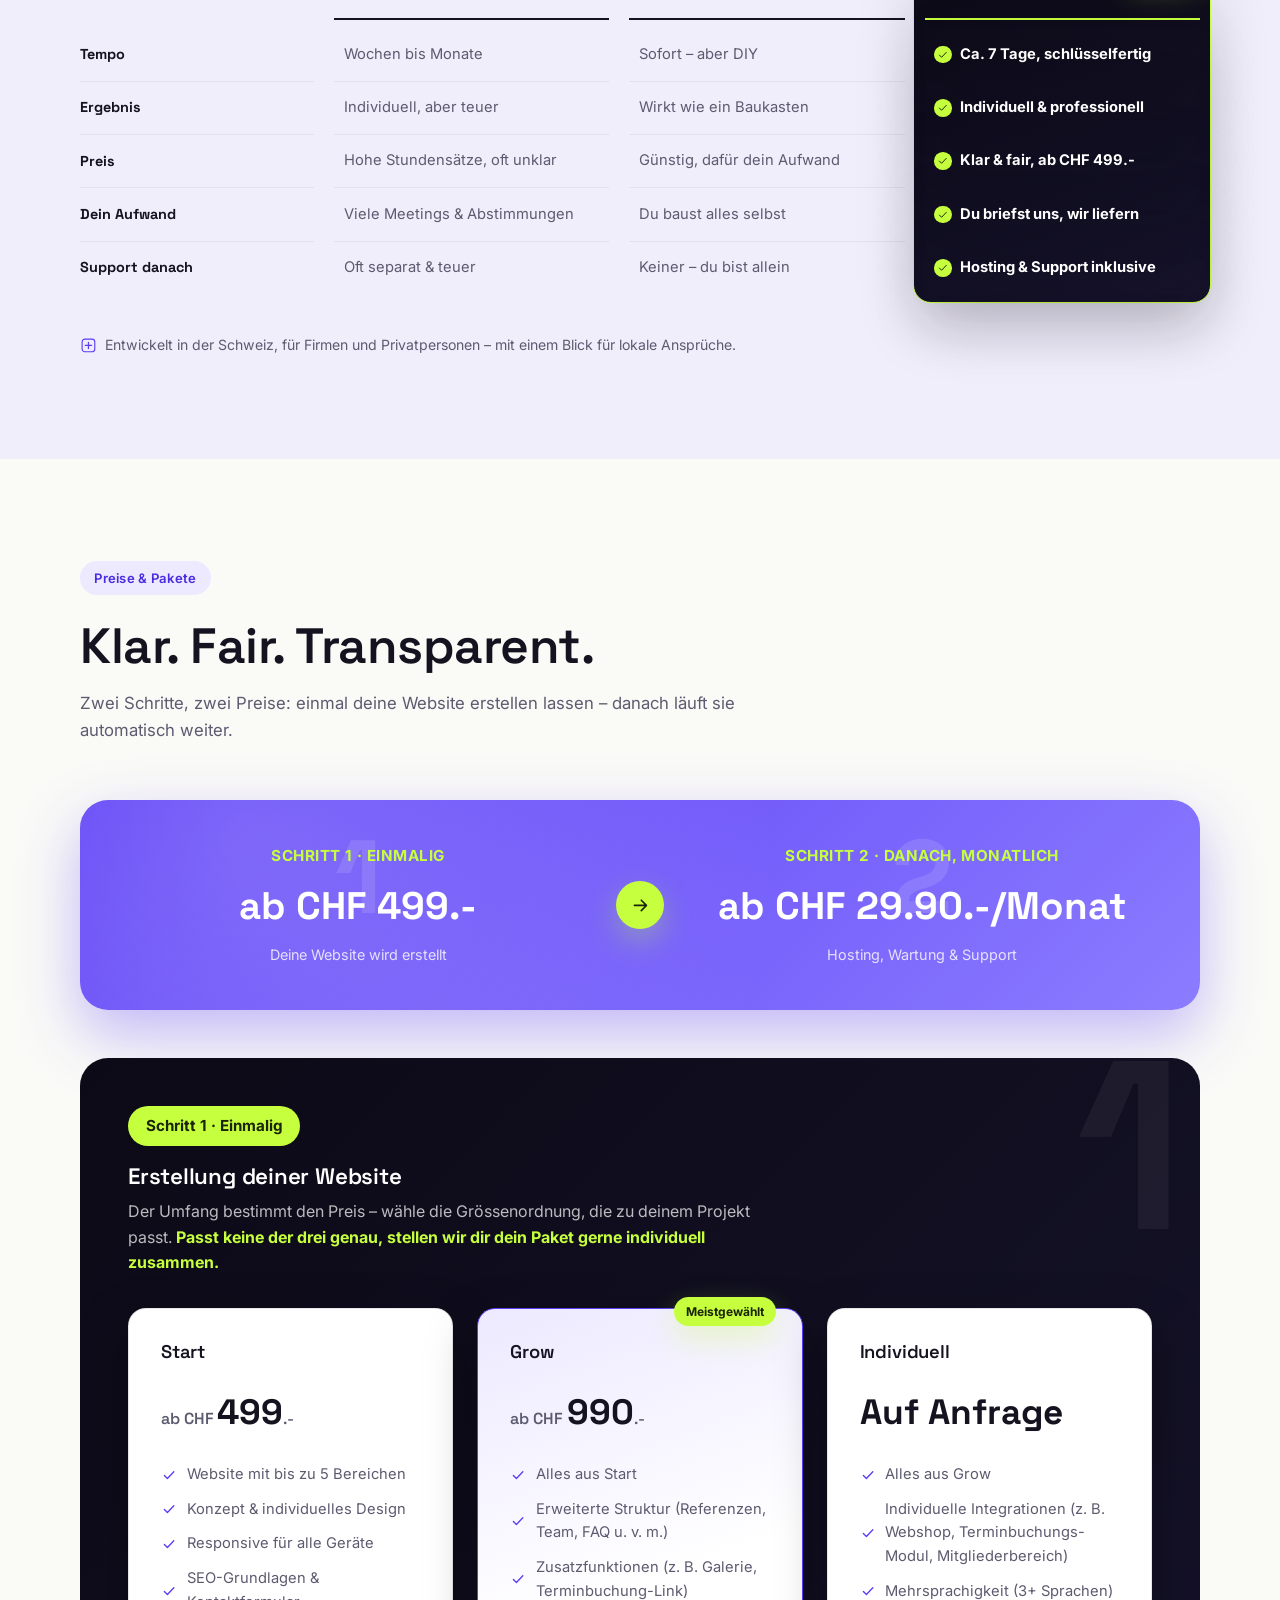
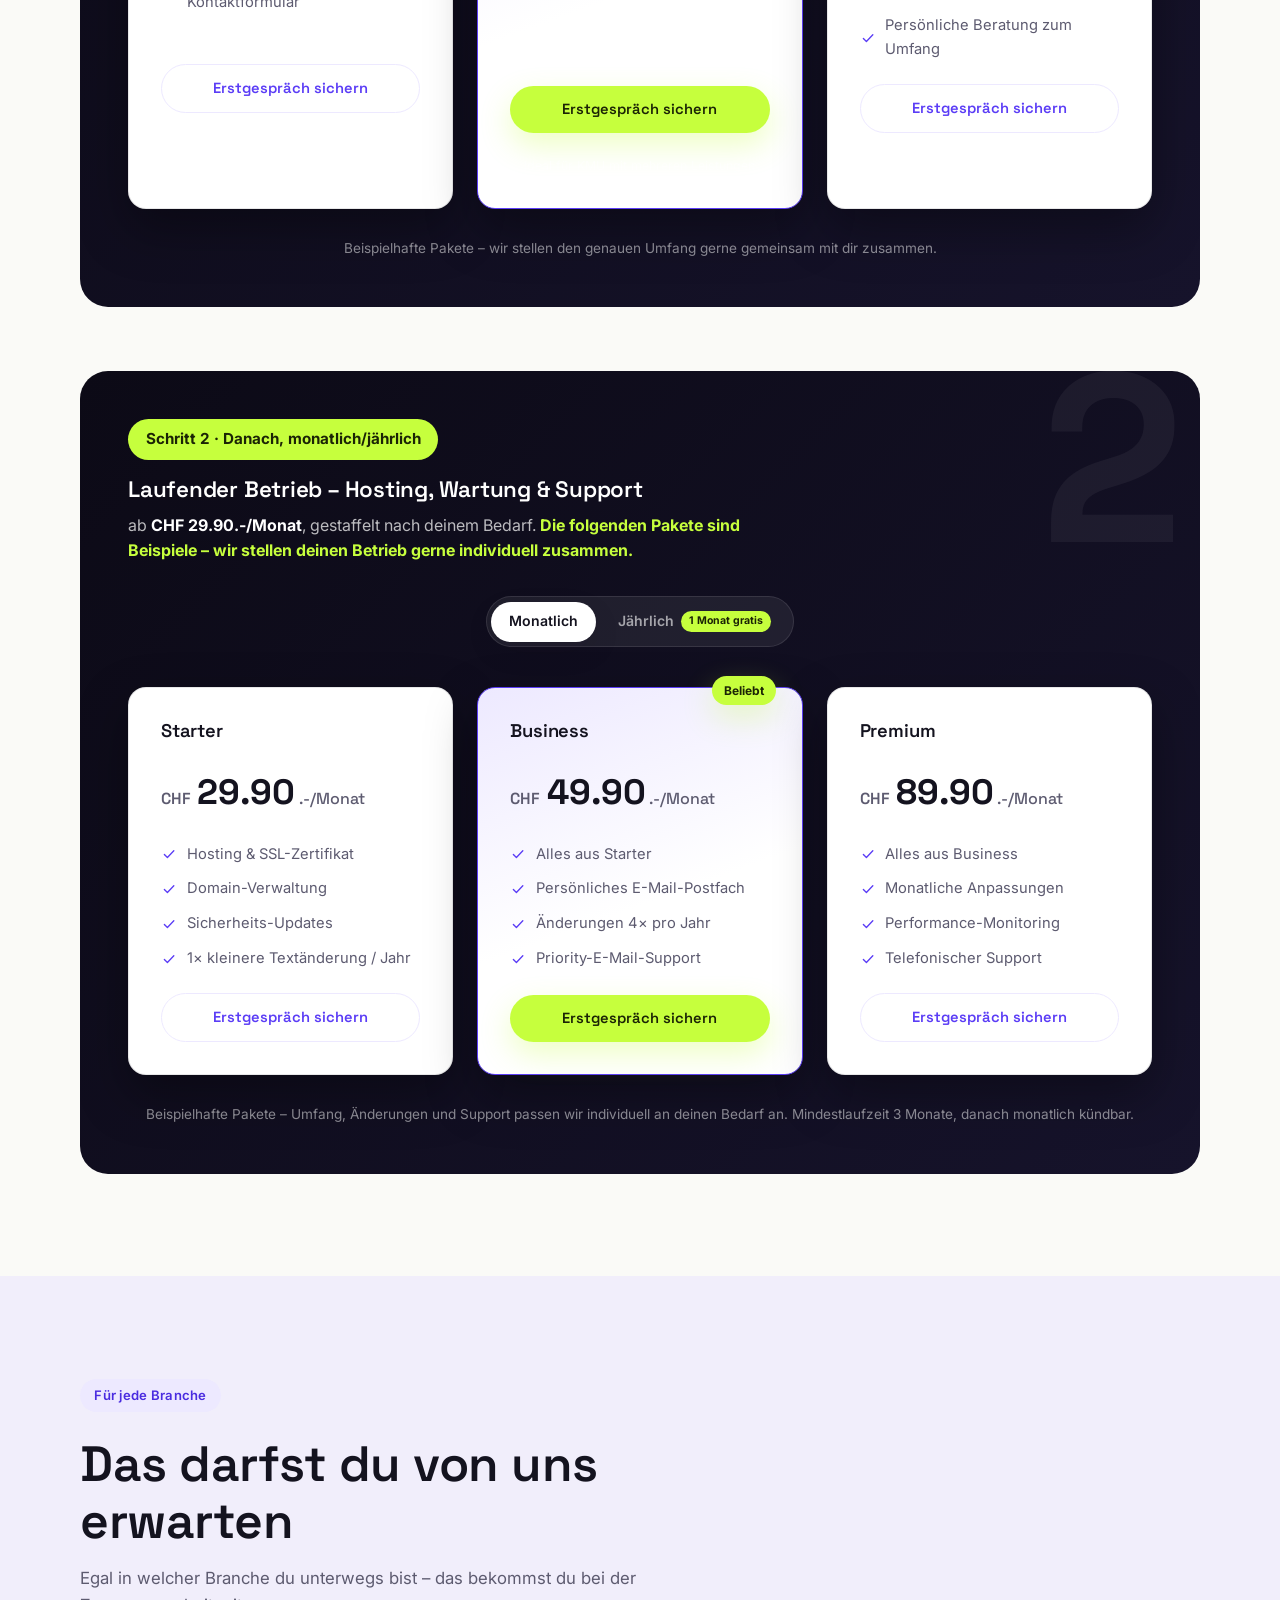
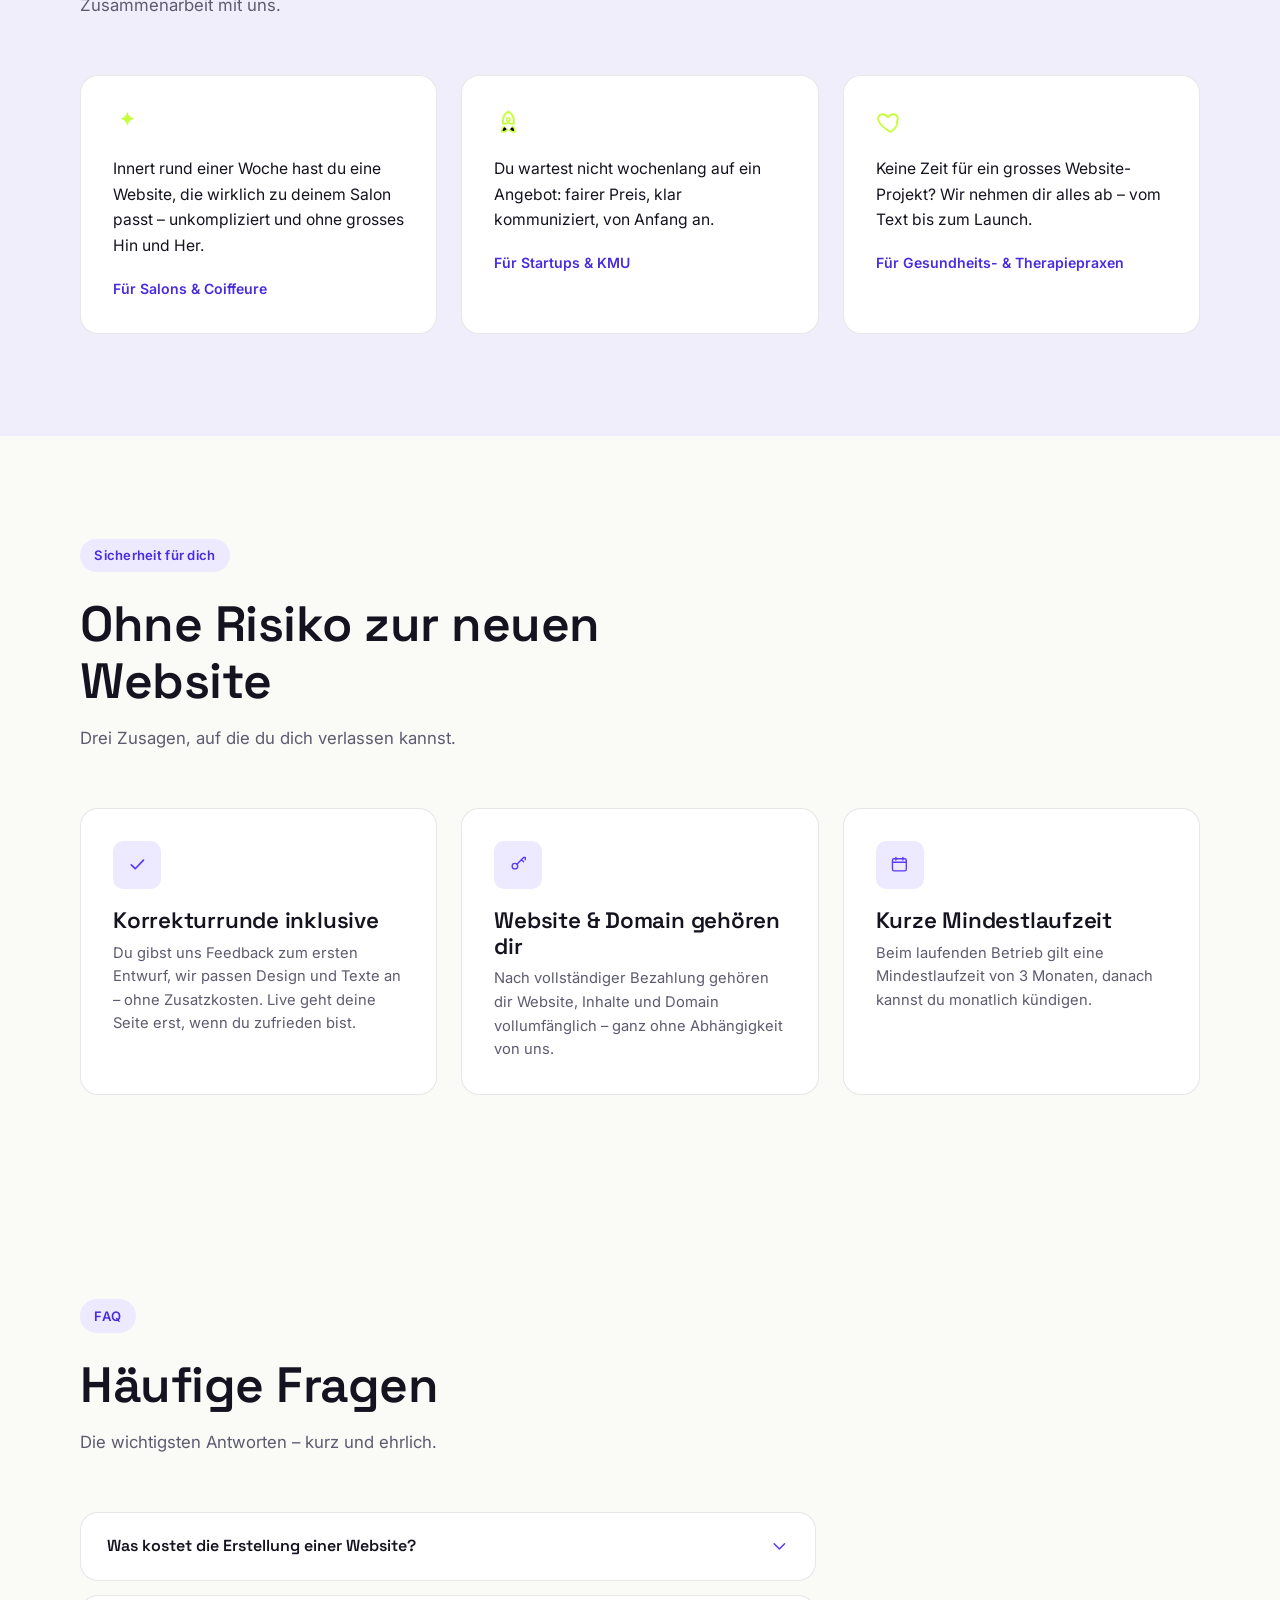
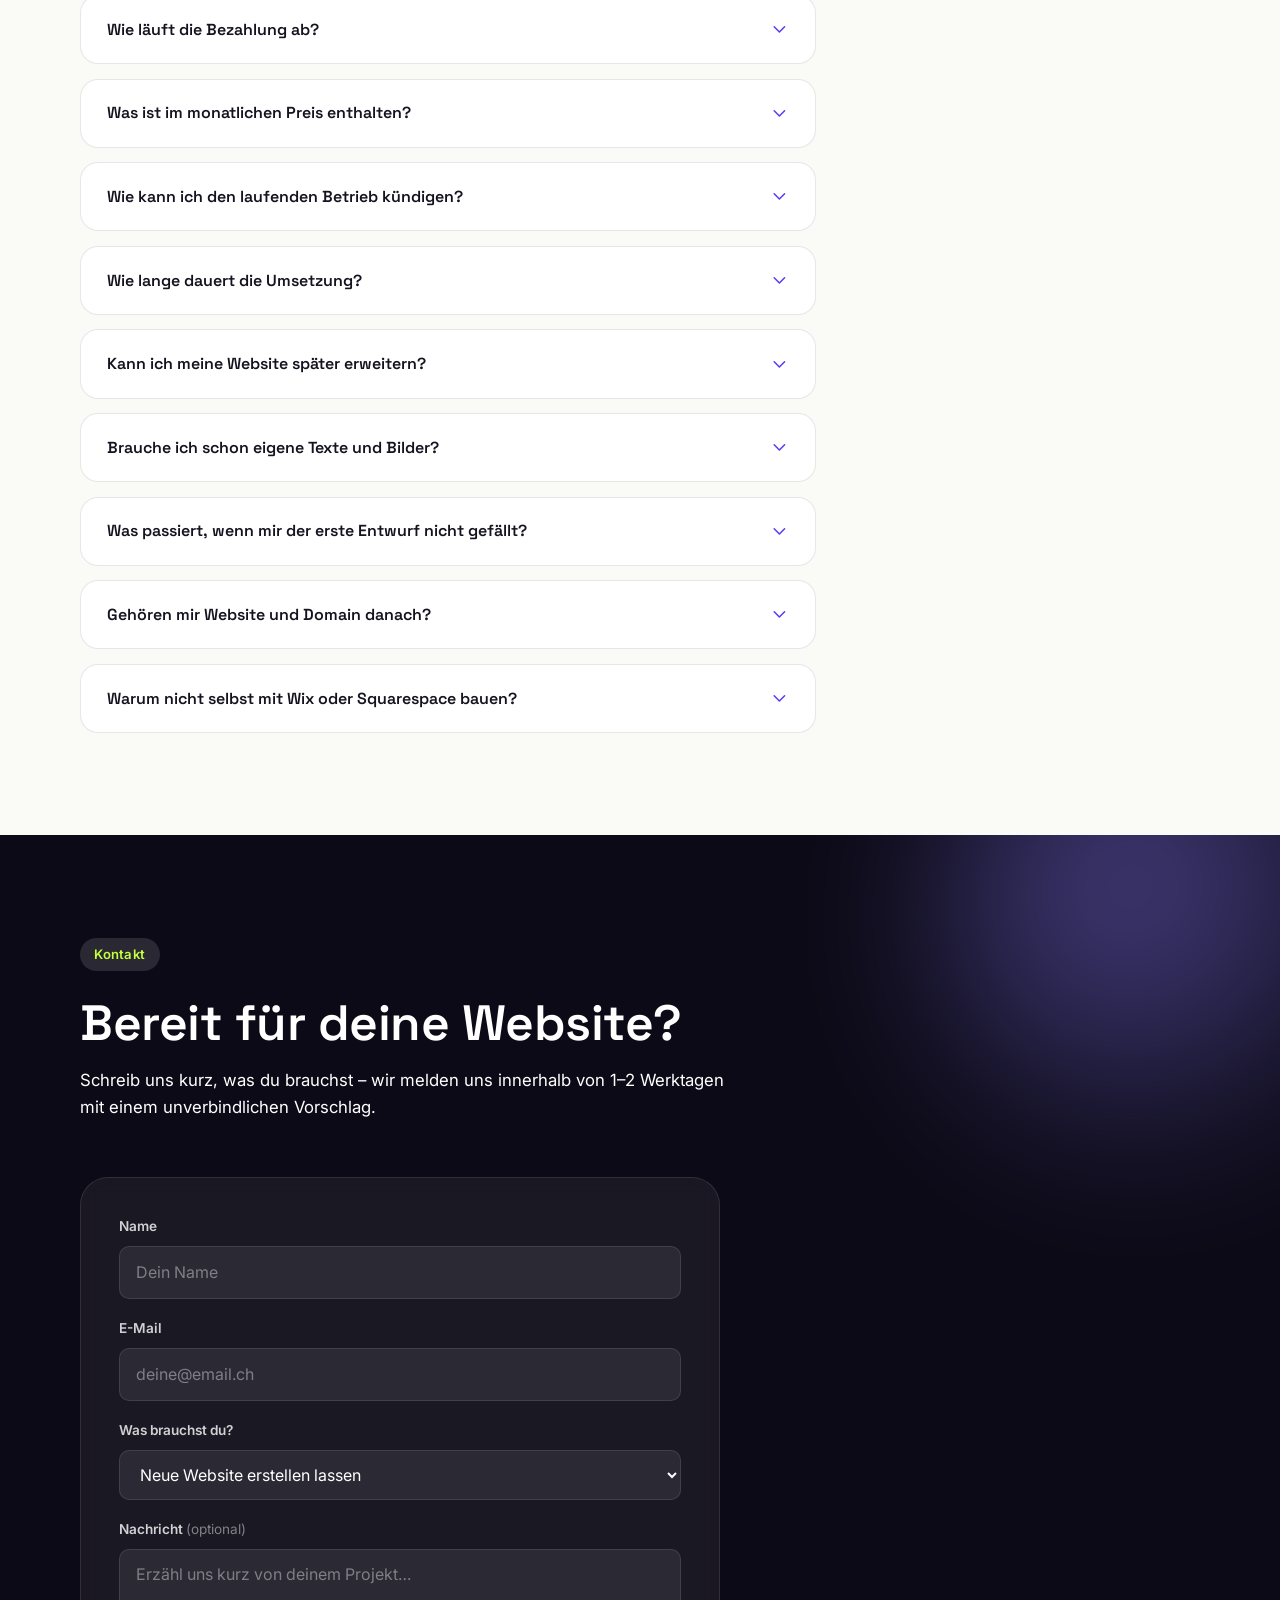
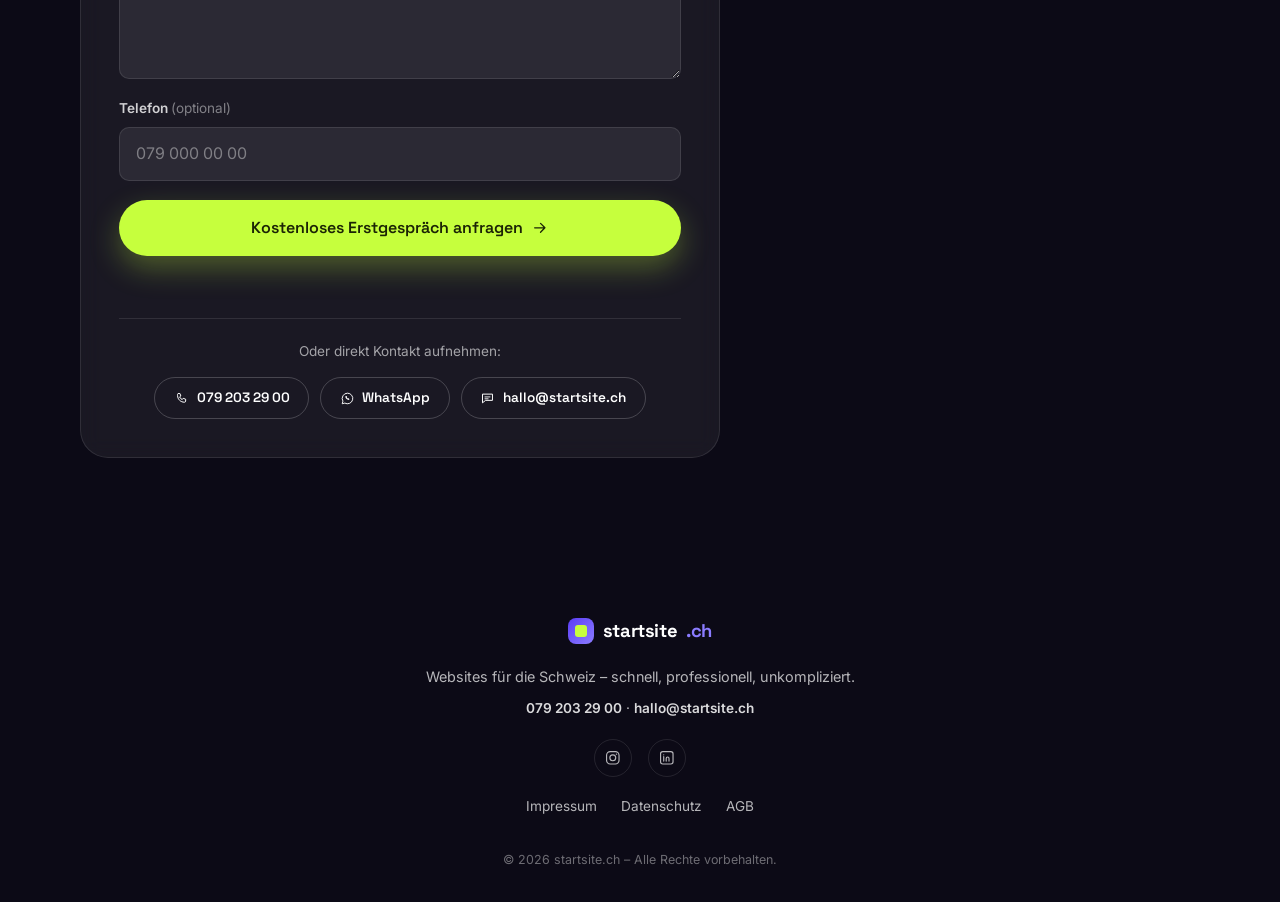
==== commit 7c53da01: "Update FAQ to match the AGB terms added since it was last written Cross-checked every FAQ answer aga" ====
--- a/index.html
+++ b/index.html
@@ -722,11 +722,29 @@
         </div>
         <div class="accordion-item">
           <button class="accordion-trigger" aria-expanded="false">
+            <span>Wie läuft die Bezahlung ab?</span>
+            <svg class="icon"><use href="#icon-chevron"></use></svg>
+          </button>
+          <div class="accordion-panel">
+            <p>Für die einmalige Erstellung wird die Hälfte des Preises bei Auftragserteilung fällig, die restliche Hälfte vor der Live-Schaltung deiner Website. Der laufende Betrieb wird je nach gewählter Abrechnung monatlich oder jährlich im Voraus in Rechnung gestellt – bei jährlicher Zahlung schenken wir dir einen Monat.</p>
+          </div>
+        </div>
+        <div class="accordion-item">
+          <button class="accordion-trigger" aria-expanded="false">
             <span>Was ist im monatlichen Preis enthalten?</span>
             <svg class="icon"><use href="#icon-chevron"></use></svg>
           </button>
           <div class="accordion-panel">
-            <p>Der laufende Betrieb beginnt ab CHF 29.90.-/Monat und beinhaltet je nach gewähltem Paket Hosting, Domain-Verwaltung, SSL-Zertifikat, Sicherheits-Updates, ein E-Mail-Postfach sowie eine bestimmte Anzahl Änderungen und Support. Wir stellen das passende Paket gemeinsam mit dir zusammen.</p>
+            <p>Der laufende Betrieb beginnt ab CHF 29.90.-/Monat und beinhaltet je nach gewähltem Paket Hosting, Domain-Verwaltung, SSL-Zertifikat, Sicherheits-Updates, ein E-Mail-Postfach sowie eine bestimmte Anzahl Änderungen und Support. Es gilt eine Mindestlaufzeit von 3 Monaten, danach ist der Betrieb monatlich kündbar. Wir stellen das passende Paket gemeinsam mit dir zusammen.</p>
+          </div>
+        </div>
+        <div class="accordion-item">
+          <button class="accordion-trigger" aria-expanded="false">
+            <span>Wie kann ich den laufenden Betrieb kündigen?</span>
+            <svg class="icon"><use href="#icon-chevron"></use></svg>
+          </button>
+          <div class="accordion-panel">
+            <p>Nach der Mindestlaufzeit von 3 Monaten kannst du jederzeit auf das Ende des laufenden Abrechnungsmonats kündigen – eine kurze Nachricht an hallo@startsite.ch genügt. Bei jährlicher Abrechnung läuft die bereits bezahlte Jahresperiode regulär zu Ende. Die Kündigung betrifft nur Hosting und Support: Deine Website gehört bereits dir und du kannst sie danach z. B. zu einem anderen Anbieter mitnehmen.</p>
           </div>
         </div>
         <div class="accordion-item">
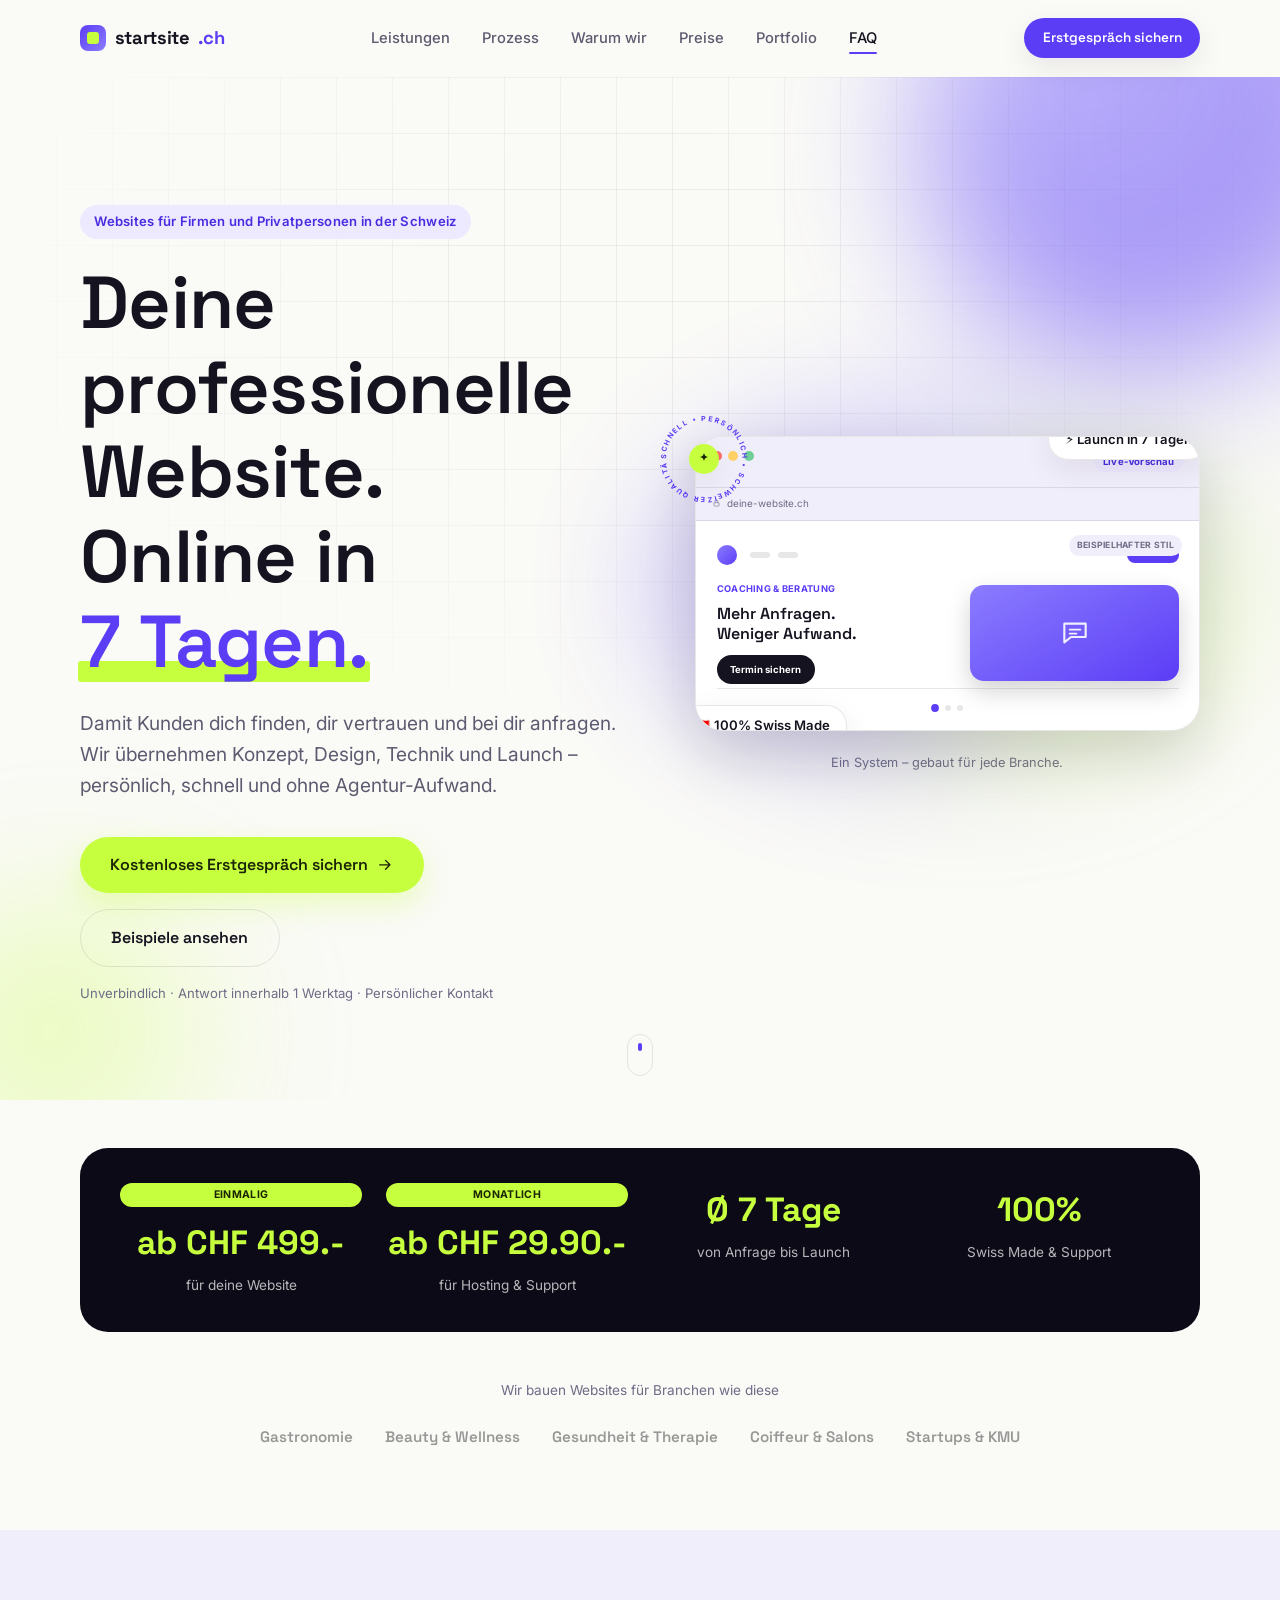
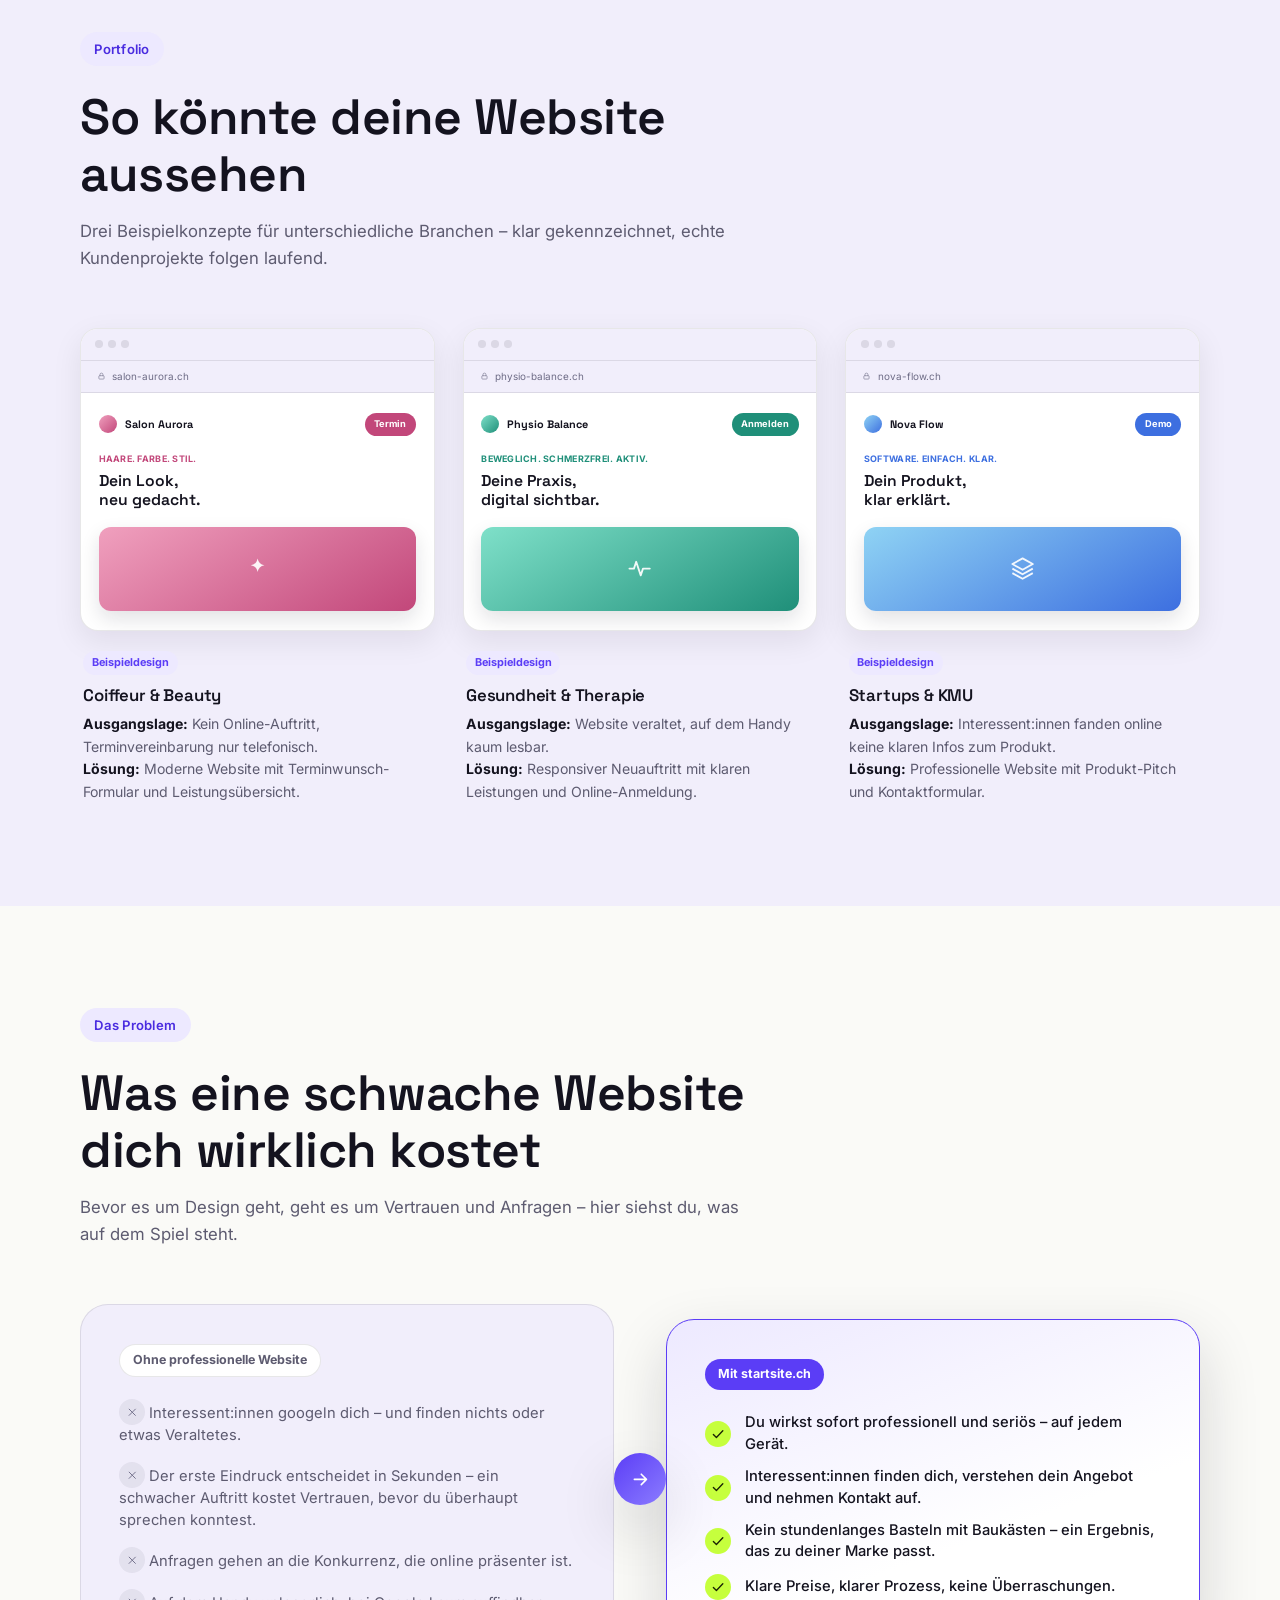
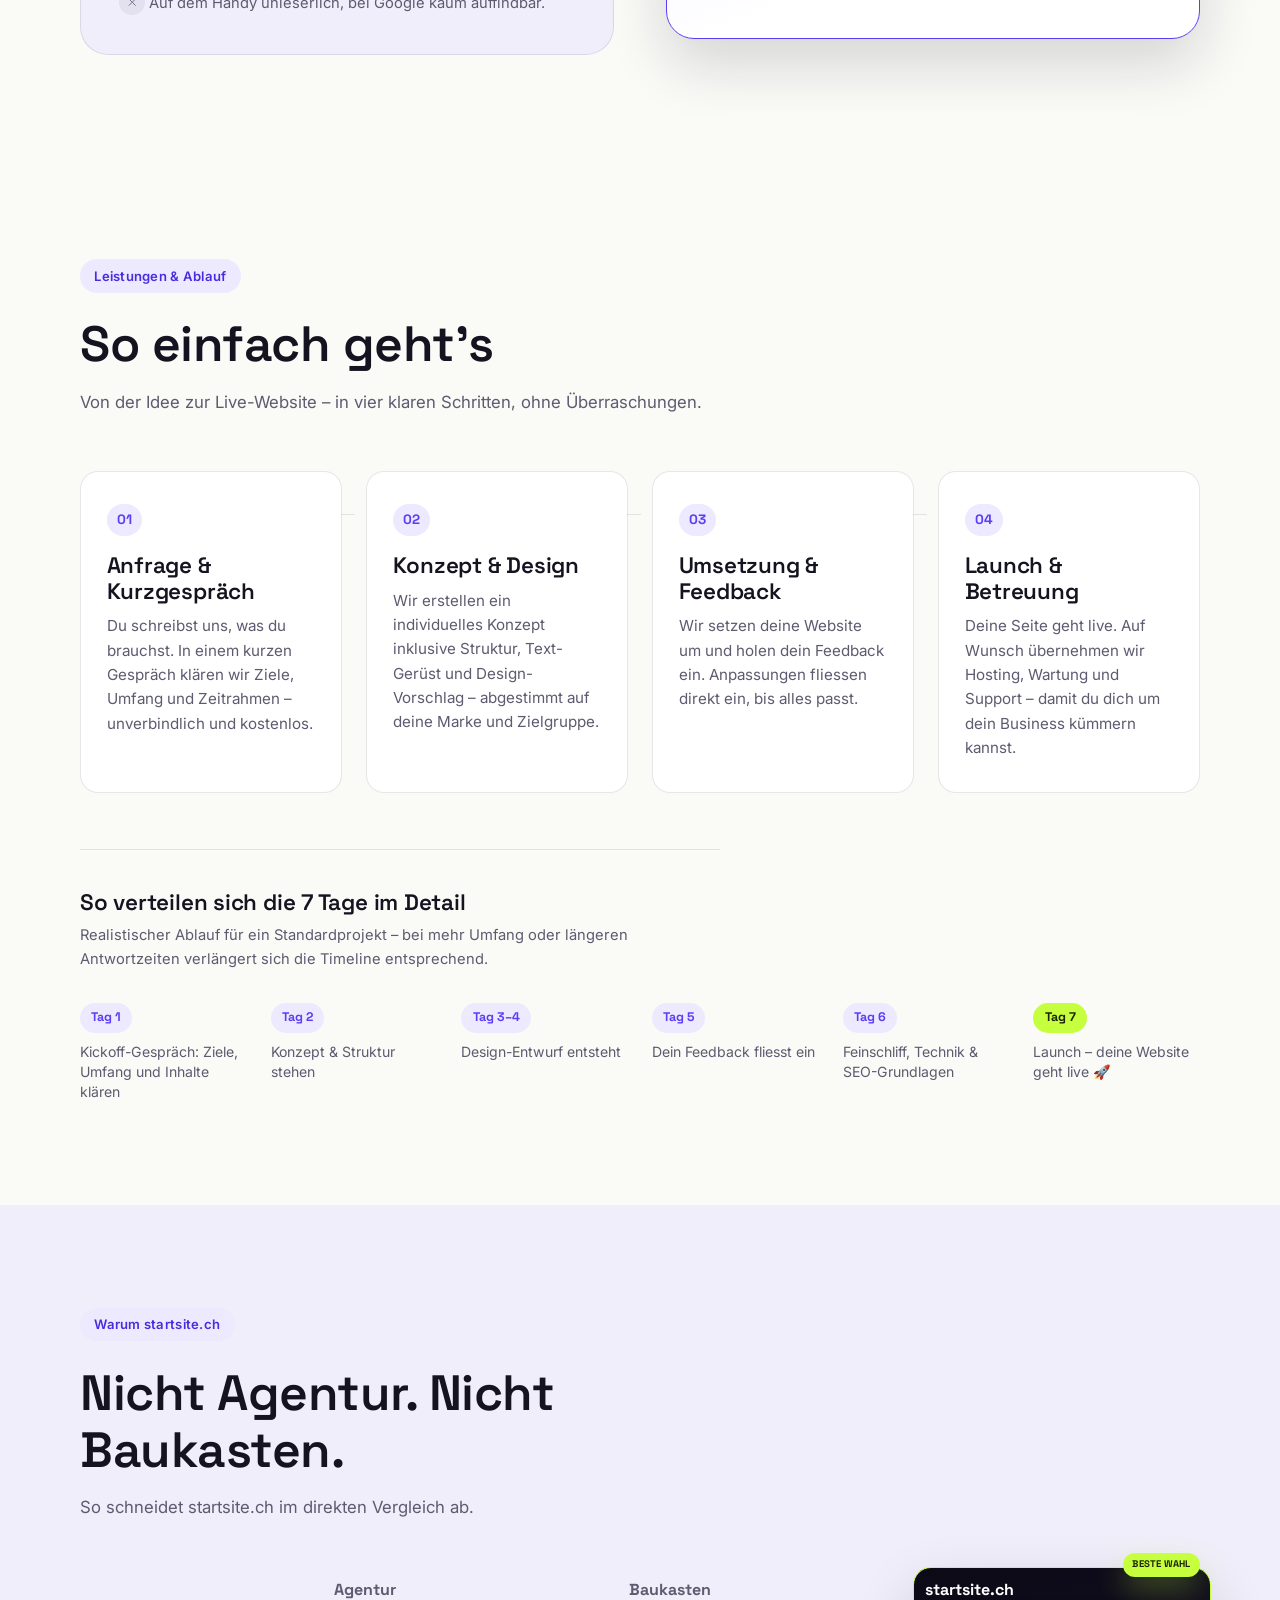
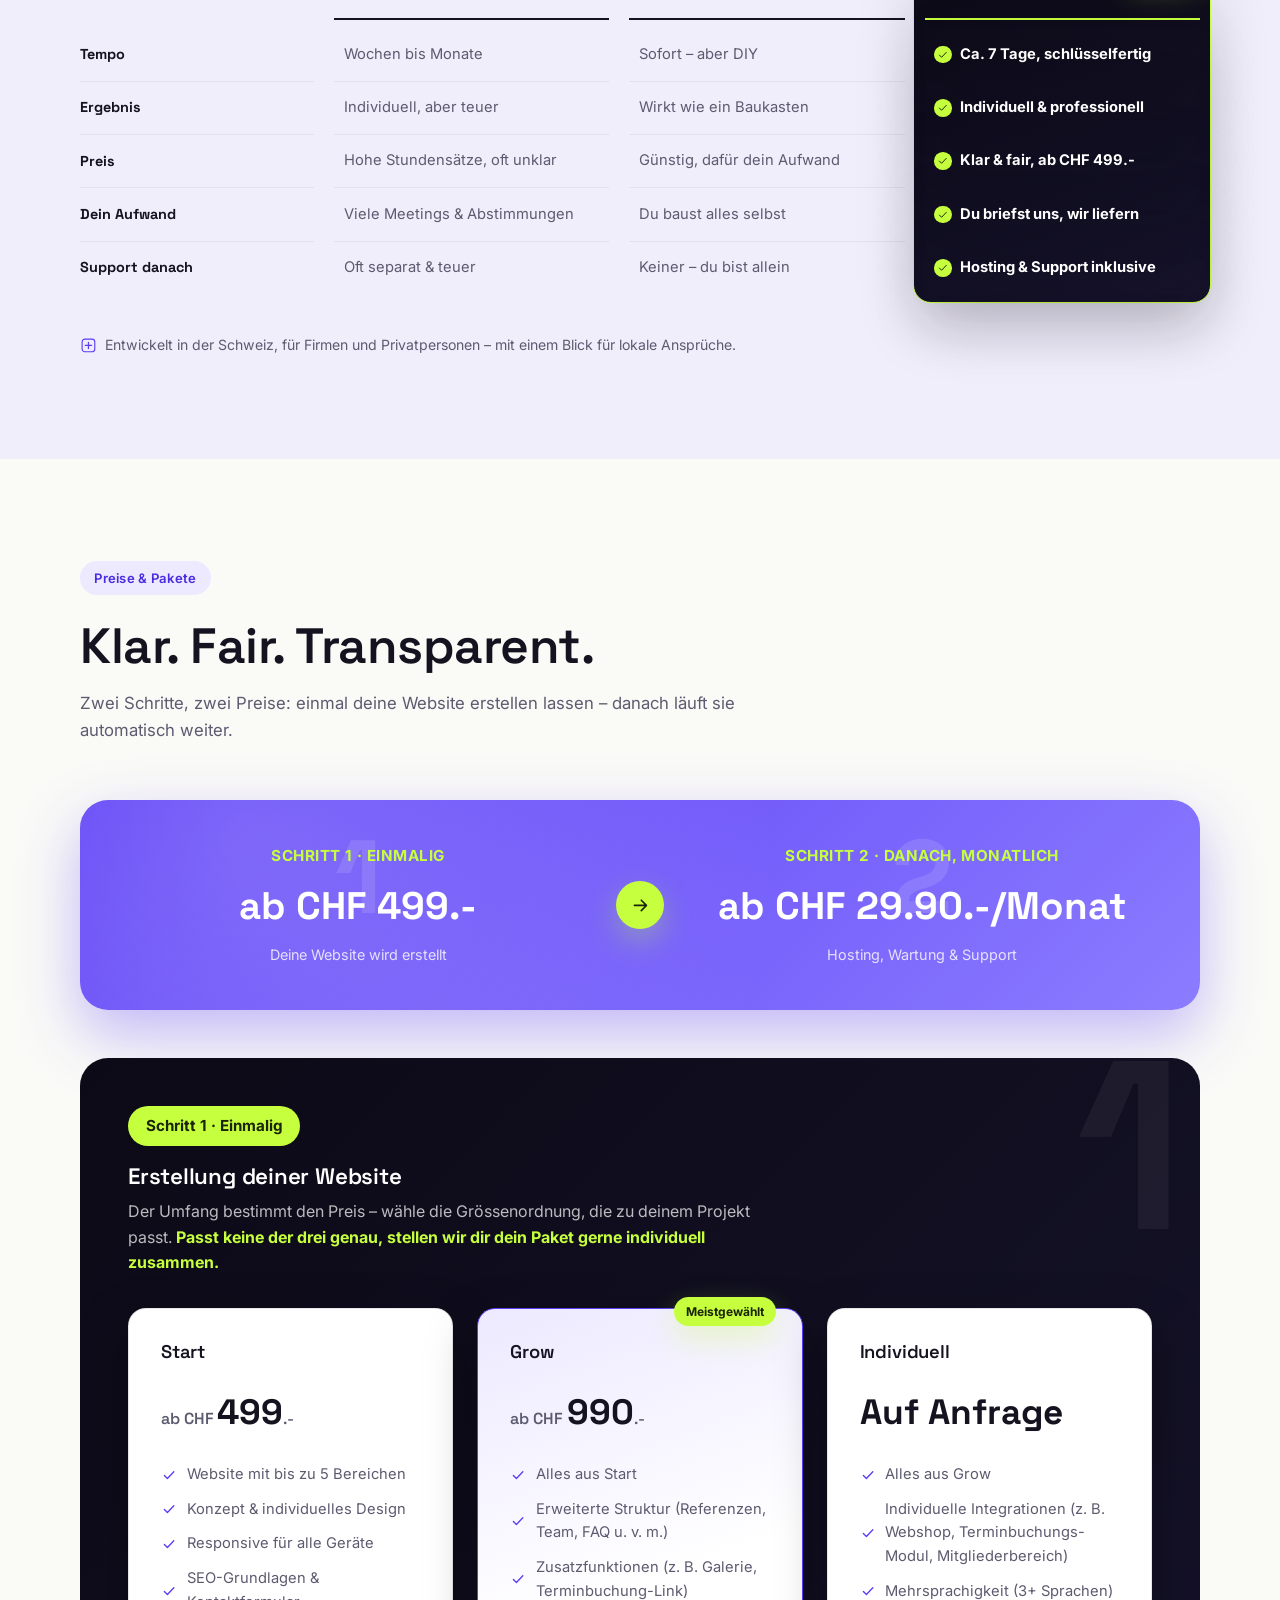
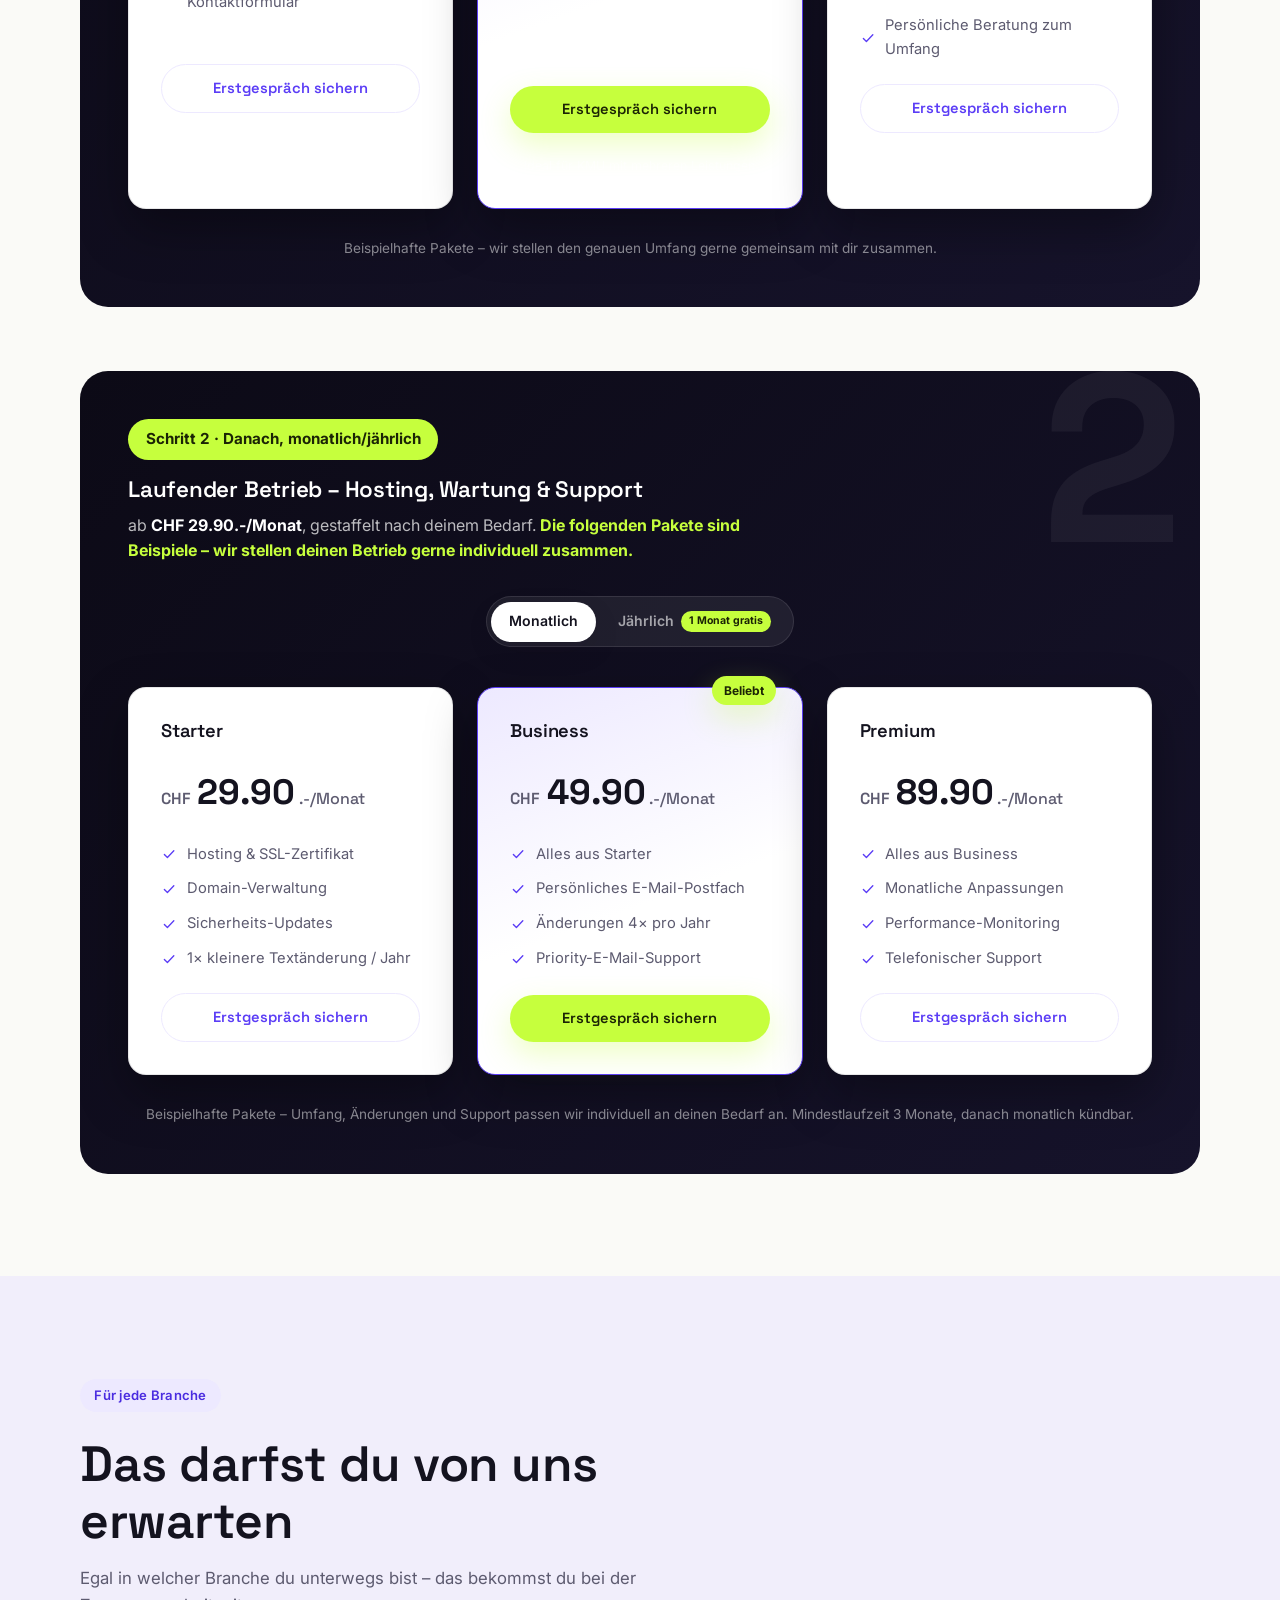
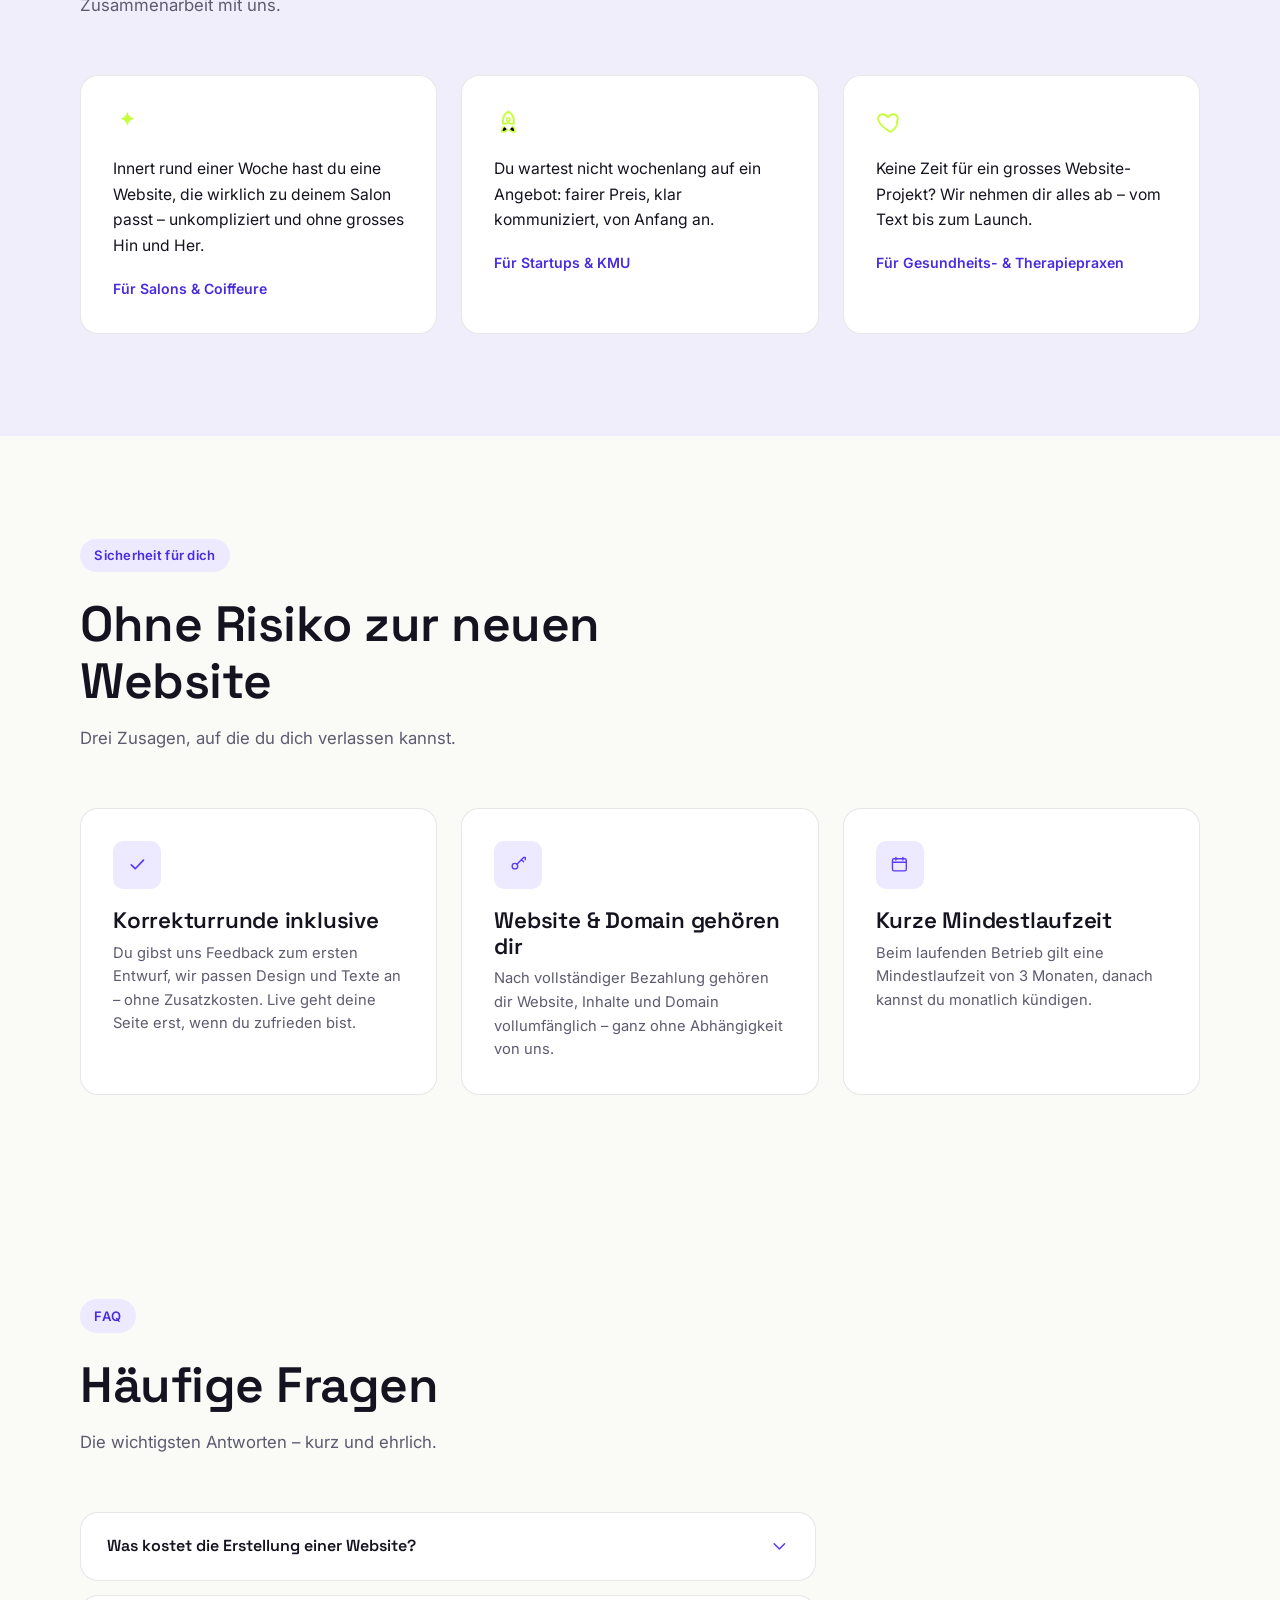
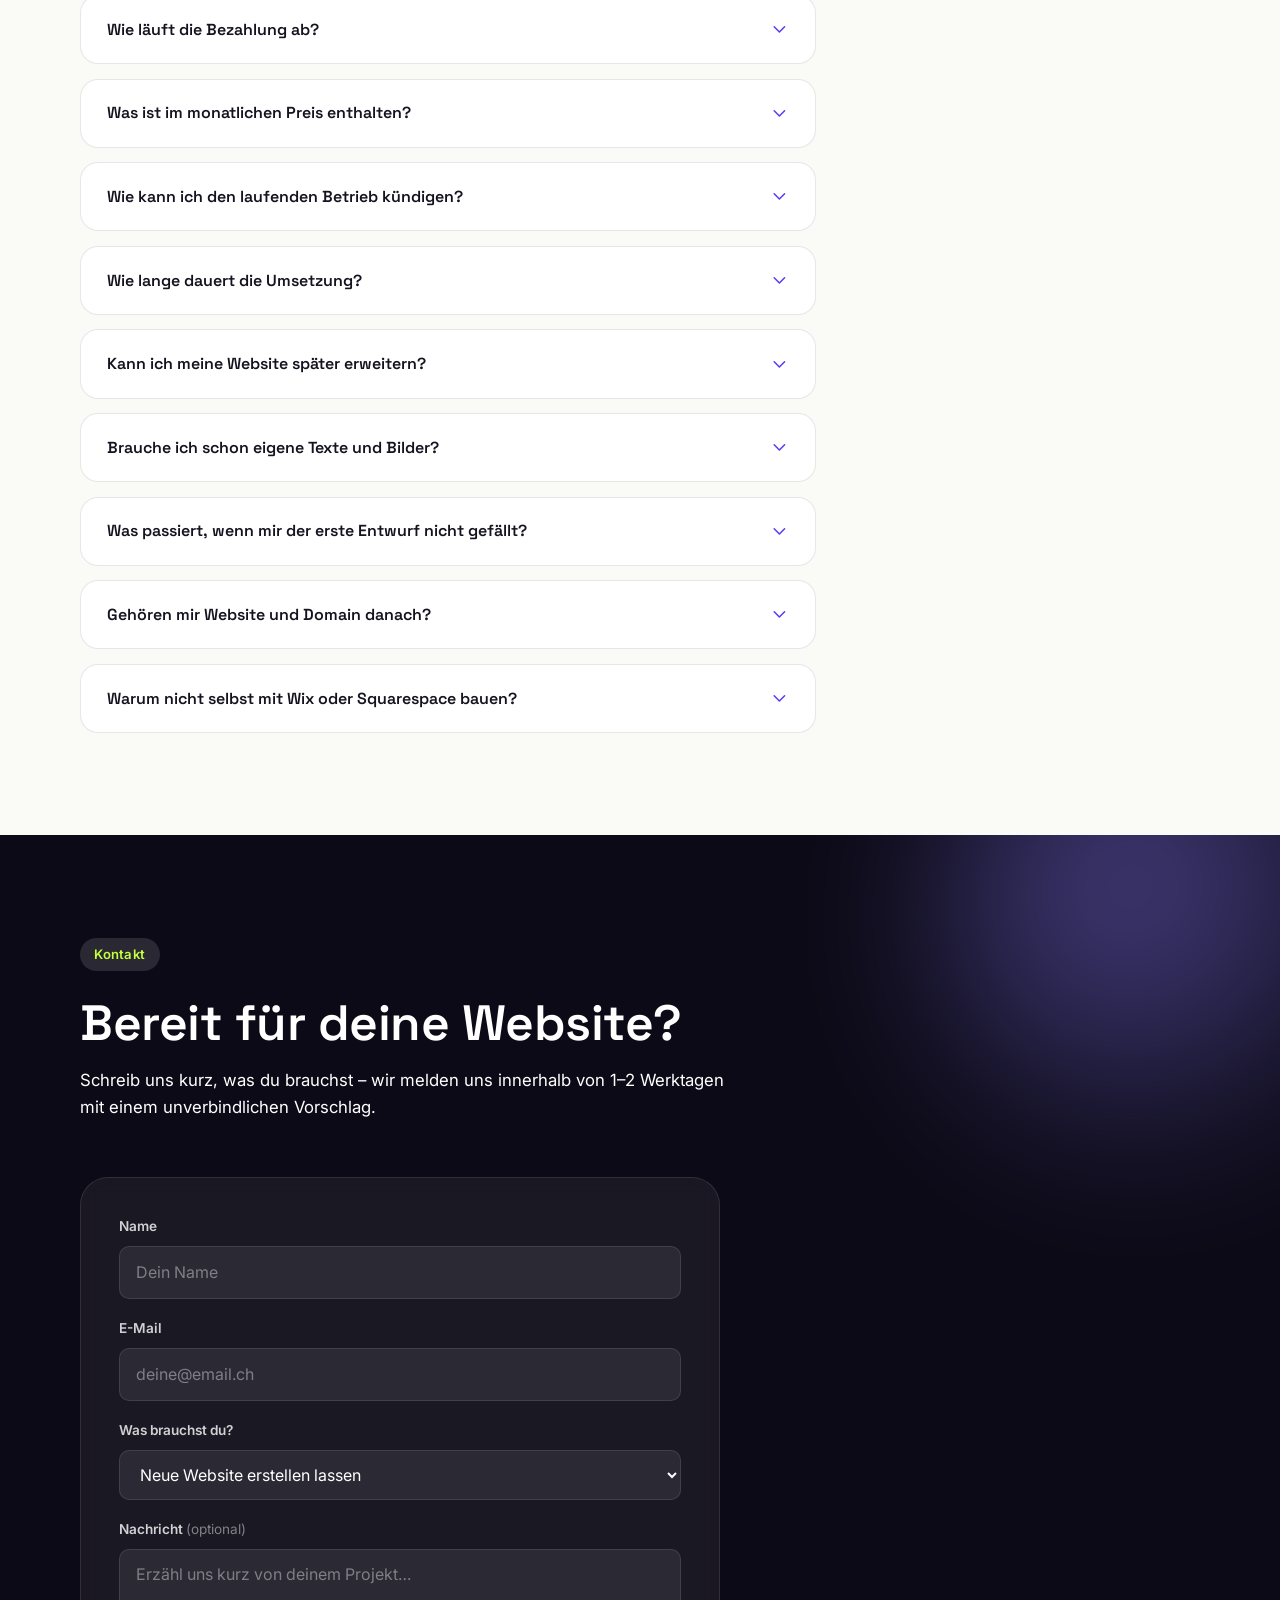
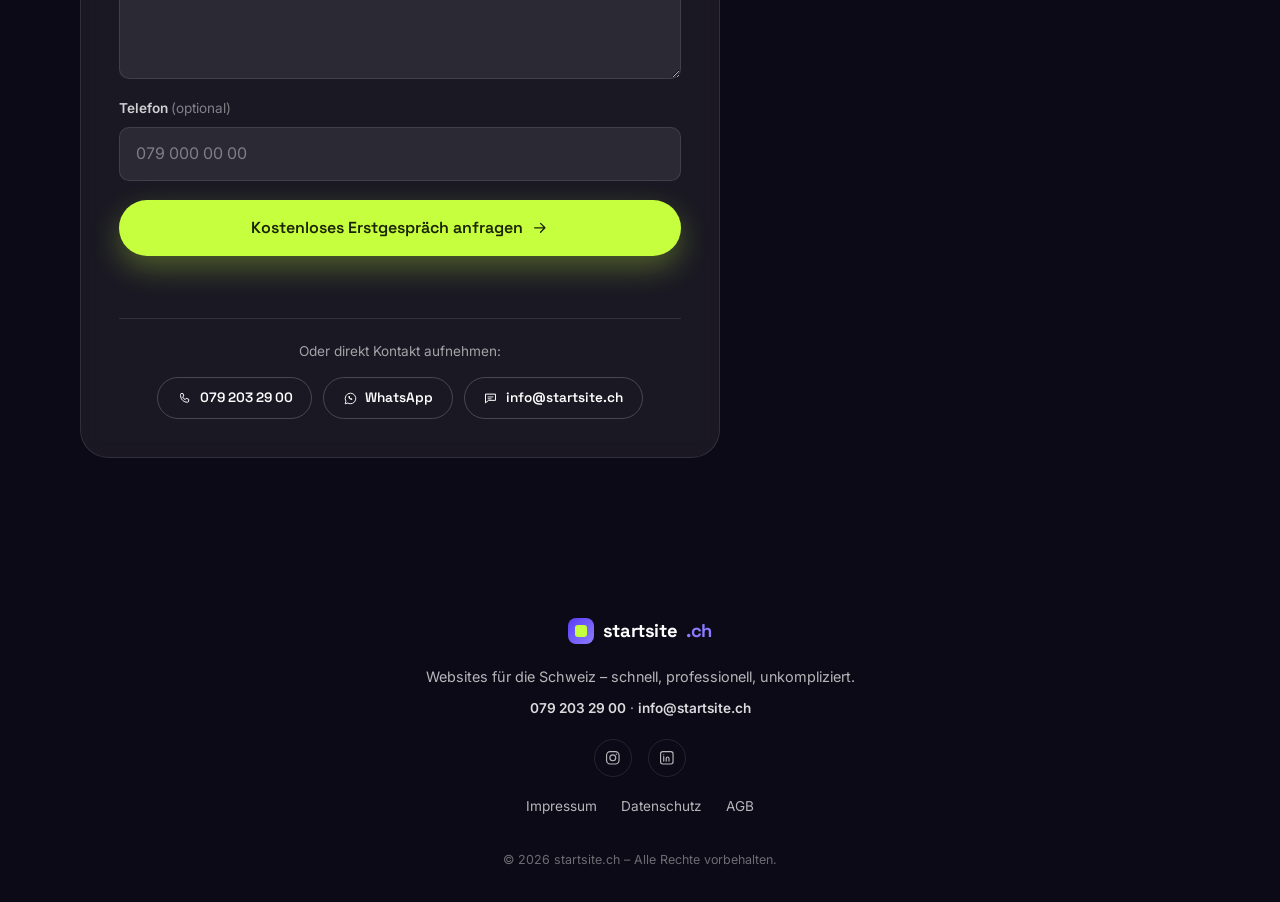
==== commit 1843d3fb: "Switch contact email from hallo@ to info@startsite.ch everywhere Replaced every occurrence across th" ====
--- a/index.html
+++ b/index.html
@@ -38,7 +38,7 @@
   "url": "https://startsite.ch/",
   "image": "https://startsite.ch/images/og-image.svg",
   "telephone": "+41792032900",
-  "email": "hallo@startsite.ch",
+  "email": "info@startsite.ch",
   "priceRange": "CHF 499–CHF 990+",
   "address": {
     "@type": "PostalAddress",
@@ -744,7 +744,7 @@
             <svg class="icon"><use href="#icon-chevron"></use></svg>
           </button>
           <div class="accordion-panel">
-            <p>Nach der Mindestlaufzeit von 3 Monaten kannst du jederzeit auf das Ende des laufenden Abrechnungsmonats kündigen – eine kurze Nachricht an hallo@startsite.ch genügt. Bei jährlicher Abrechnung läuft die bereits bezahlte Jahresperiode regulär zu Ende. Die Kündigung betrifft nur Hosting und Support: Deine Website gehört bereits dir und du kannst sie danach z. B. zu einem anderen Anbieter mitnehmen.</p>
+            <p>Nach der Mindestlaufzeit von 3 Monaten kannst du jederzeit auf das Ende des laufenden Abrechnungsmonats kündigen – eine kurze Nachricht an info@startsite.ch genügt. Bei jährlicher Abrechnung läuft die bereits bezahlte Jahresperiode regulär zu Ende. Die Kündigung betrifft nur Hosting und Support: Deine Website gehört bereits dir und du kannst sie danach z. B. zu einem anderen Anbieter mitnehmen.</p>
           </div>
         </div>
         <div class="accordion-item">
@@ -858,8 +858,8 @@
               <a href="https://wa.me/41792032900" class="btn btn-ghost btn-sm" target="_blank" rel="noopener">
                 <svg class="icon"><use href="#icon-whatsapp"></use></svg> WhatsApp
               </a>
-              <a href="mailto:hallo@startsite.ch" class="btn btn-ghost btn-sm">
-                <svg class="icon"><use href="#icon-chat"></use></svg> hallo@startsite.ch
+              <a href="mailto:info@startsite.ch" class="btn btn-ghost btn-sm">
+                <svg class="icon"><use href="#icon-chat"></use></svg> info@startsite.ch
               </a>
             </div>
           </div>
@@ -879,7 +879,7 @@
     </a>
 
     <p class="footer-tagline">Websites für die Schweiz – schnell, professionell, unkompliziert.</p>
-    <p class="footer-phone"><a href="tel:+41792032900">079 203 29 00</a> · <a href="mailto:hallo@startsite.ch">hallo@startsite.ch</a></p>
+    <p class="footer-phone"><a href="tel:+41792032900">079 203 29 00</a> · <a href="mailto:info@startsite.ch">info@startsite.ch</a></p>
 
     <div class="footer-social" aria-label="Social Media">
       <a href="#" aria-label="Instagram (Platzhalter)"><svg class="icon"><use href="#icon-instagram"></use></svg></a>
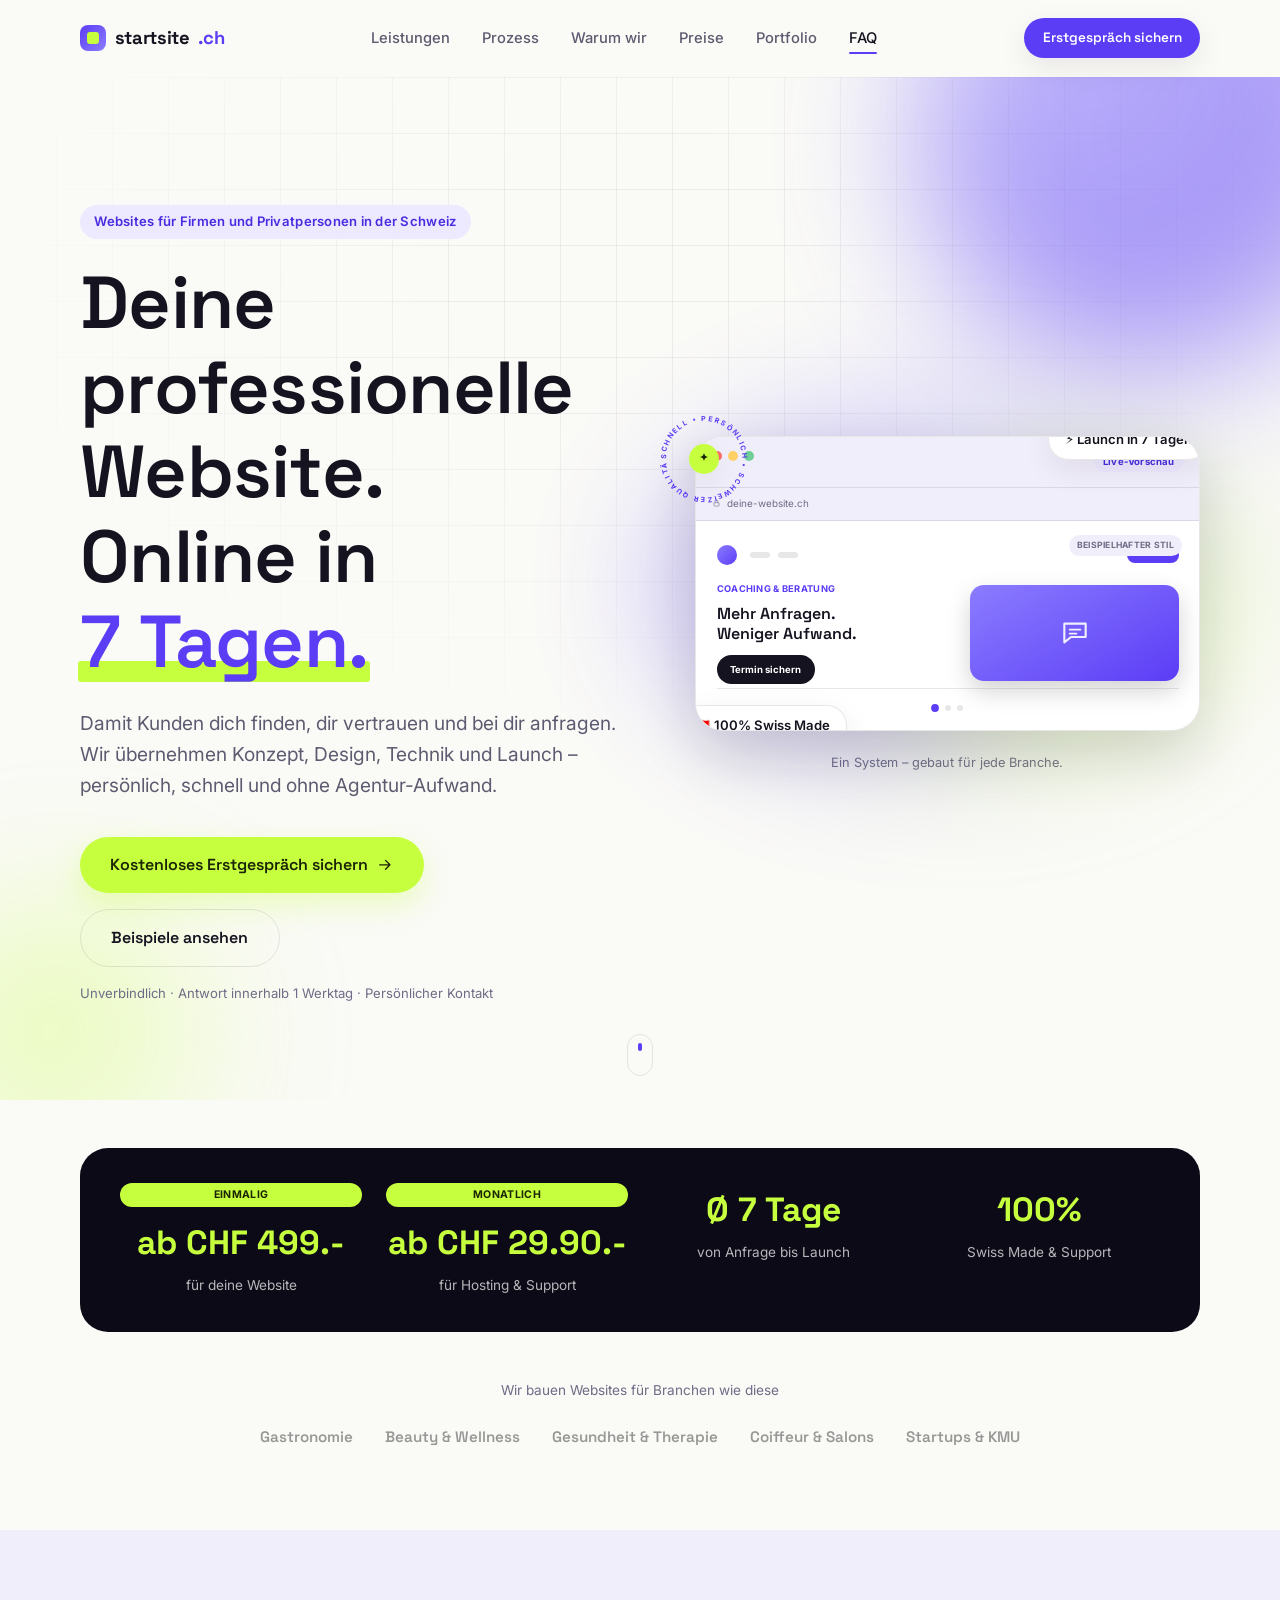
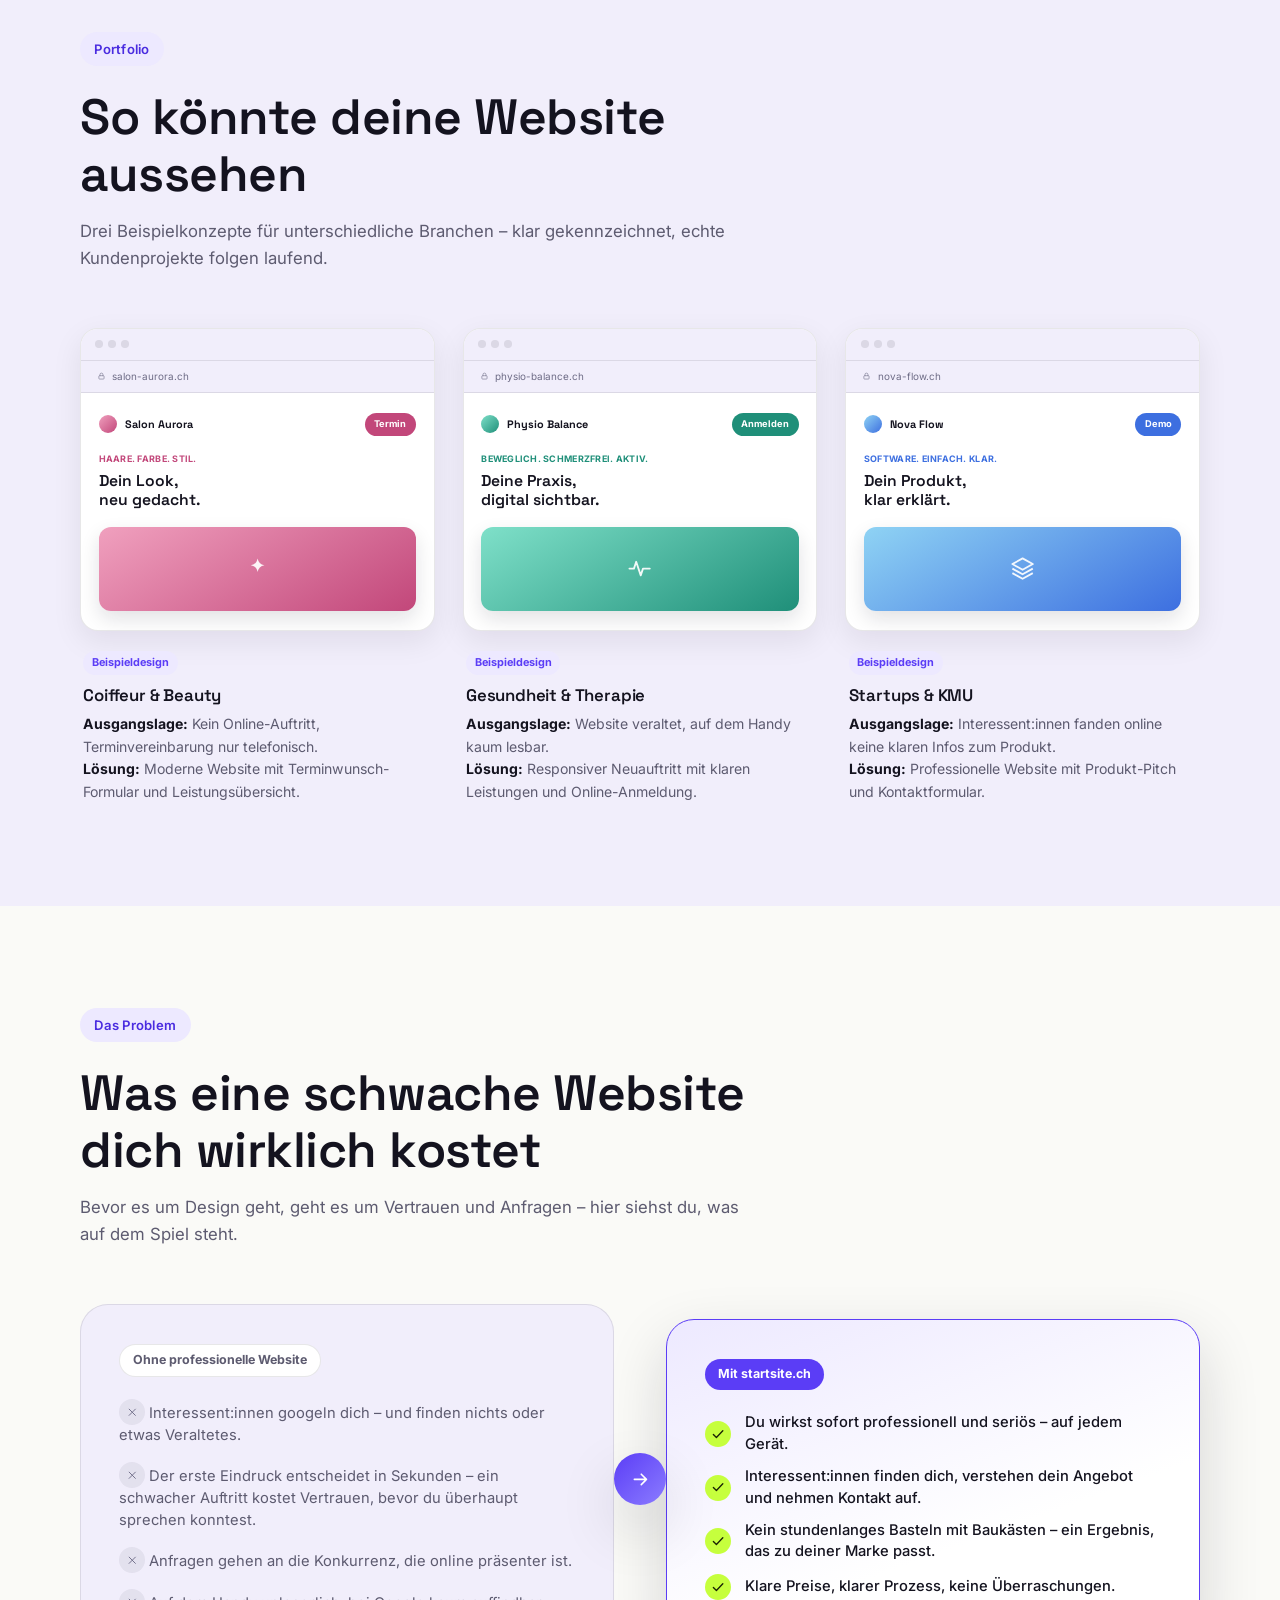
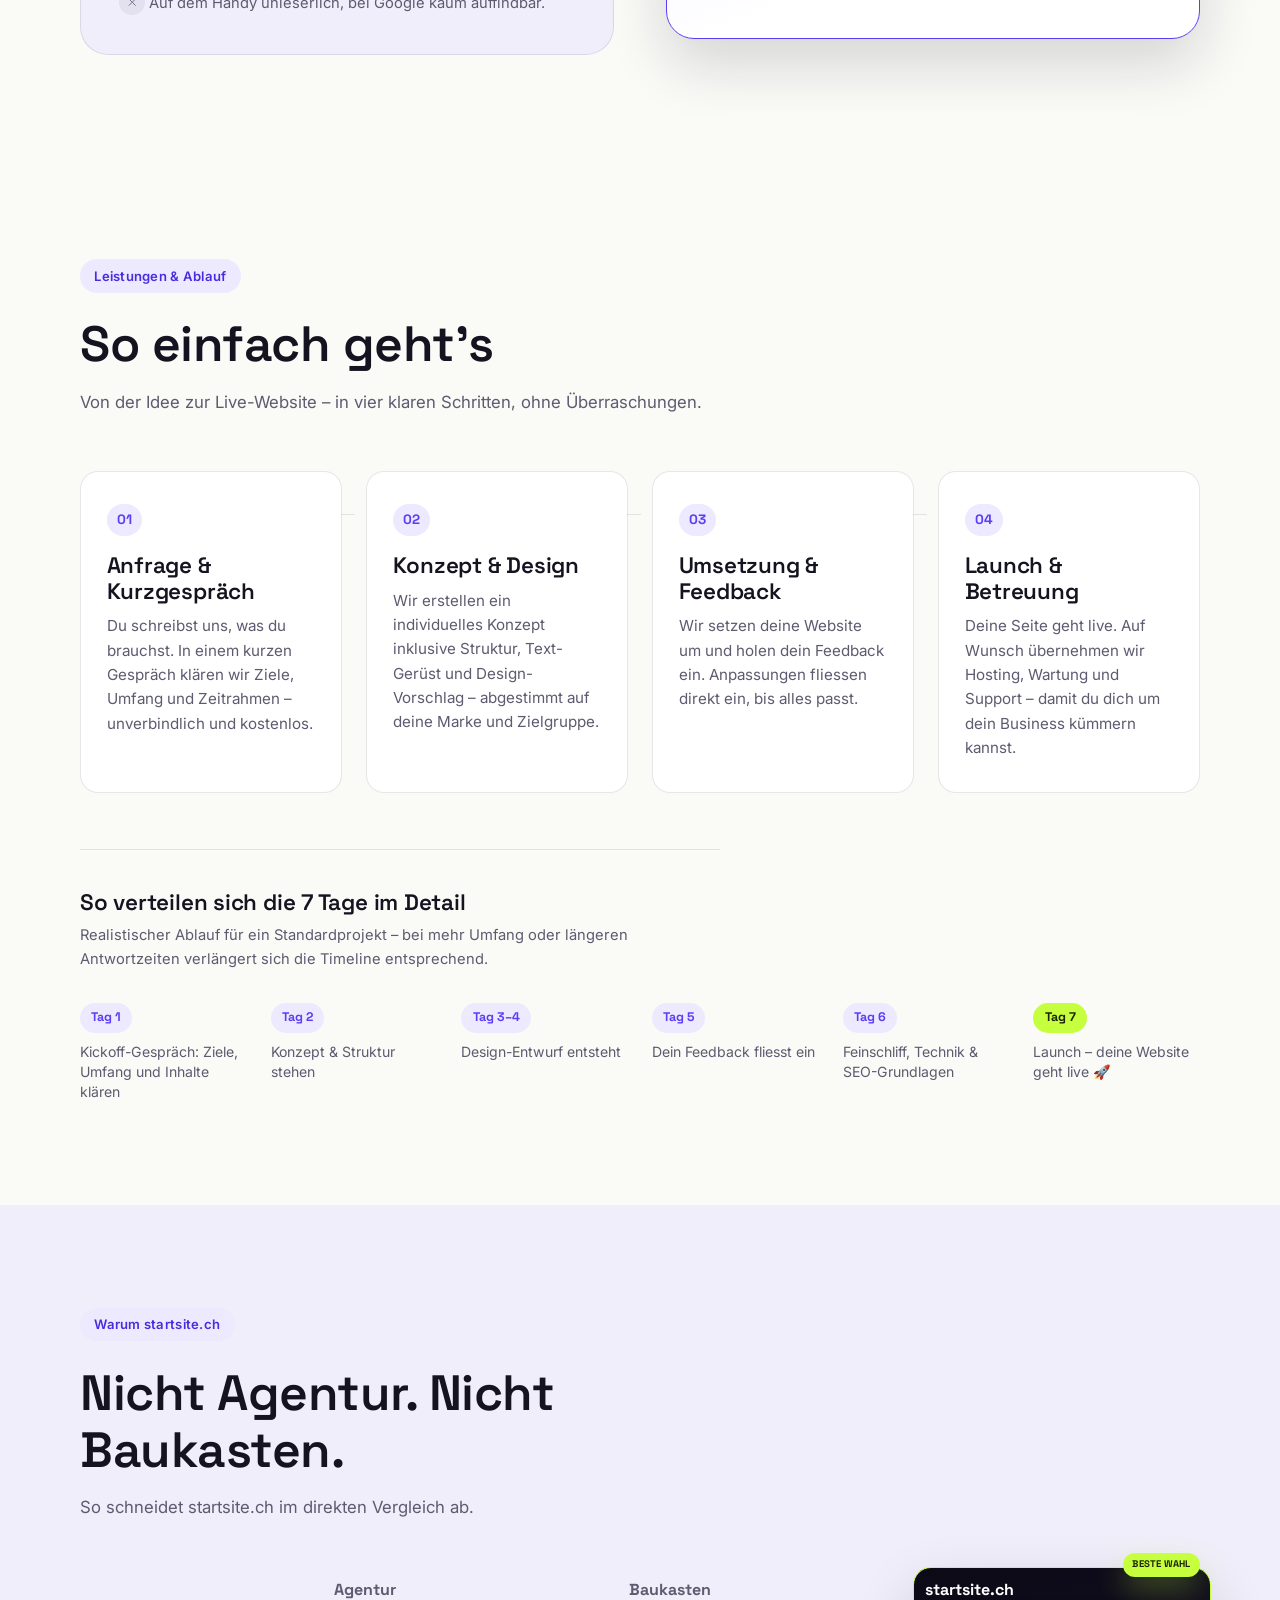
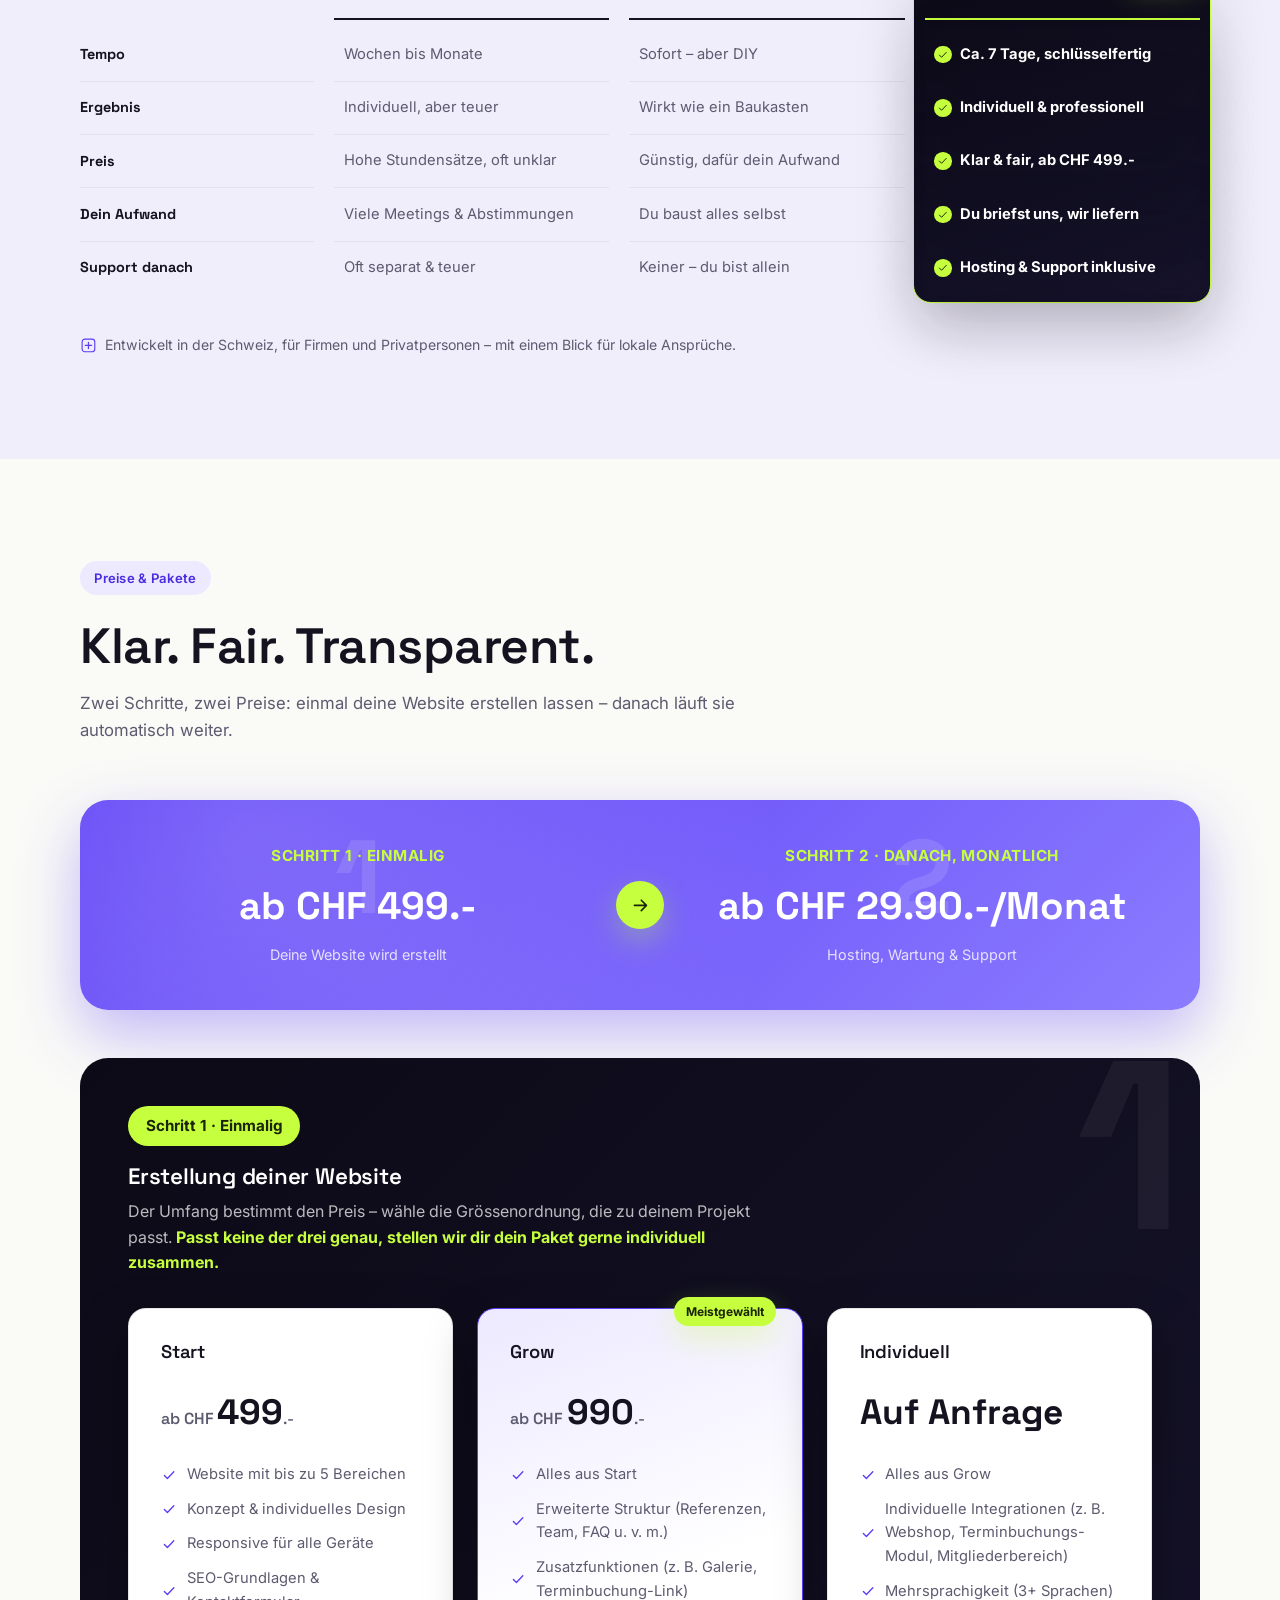
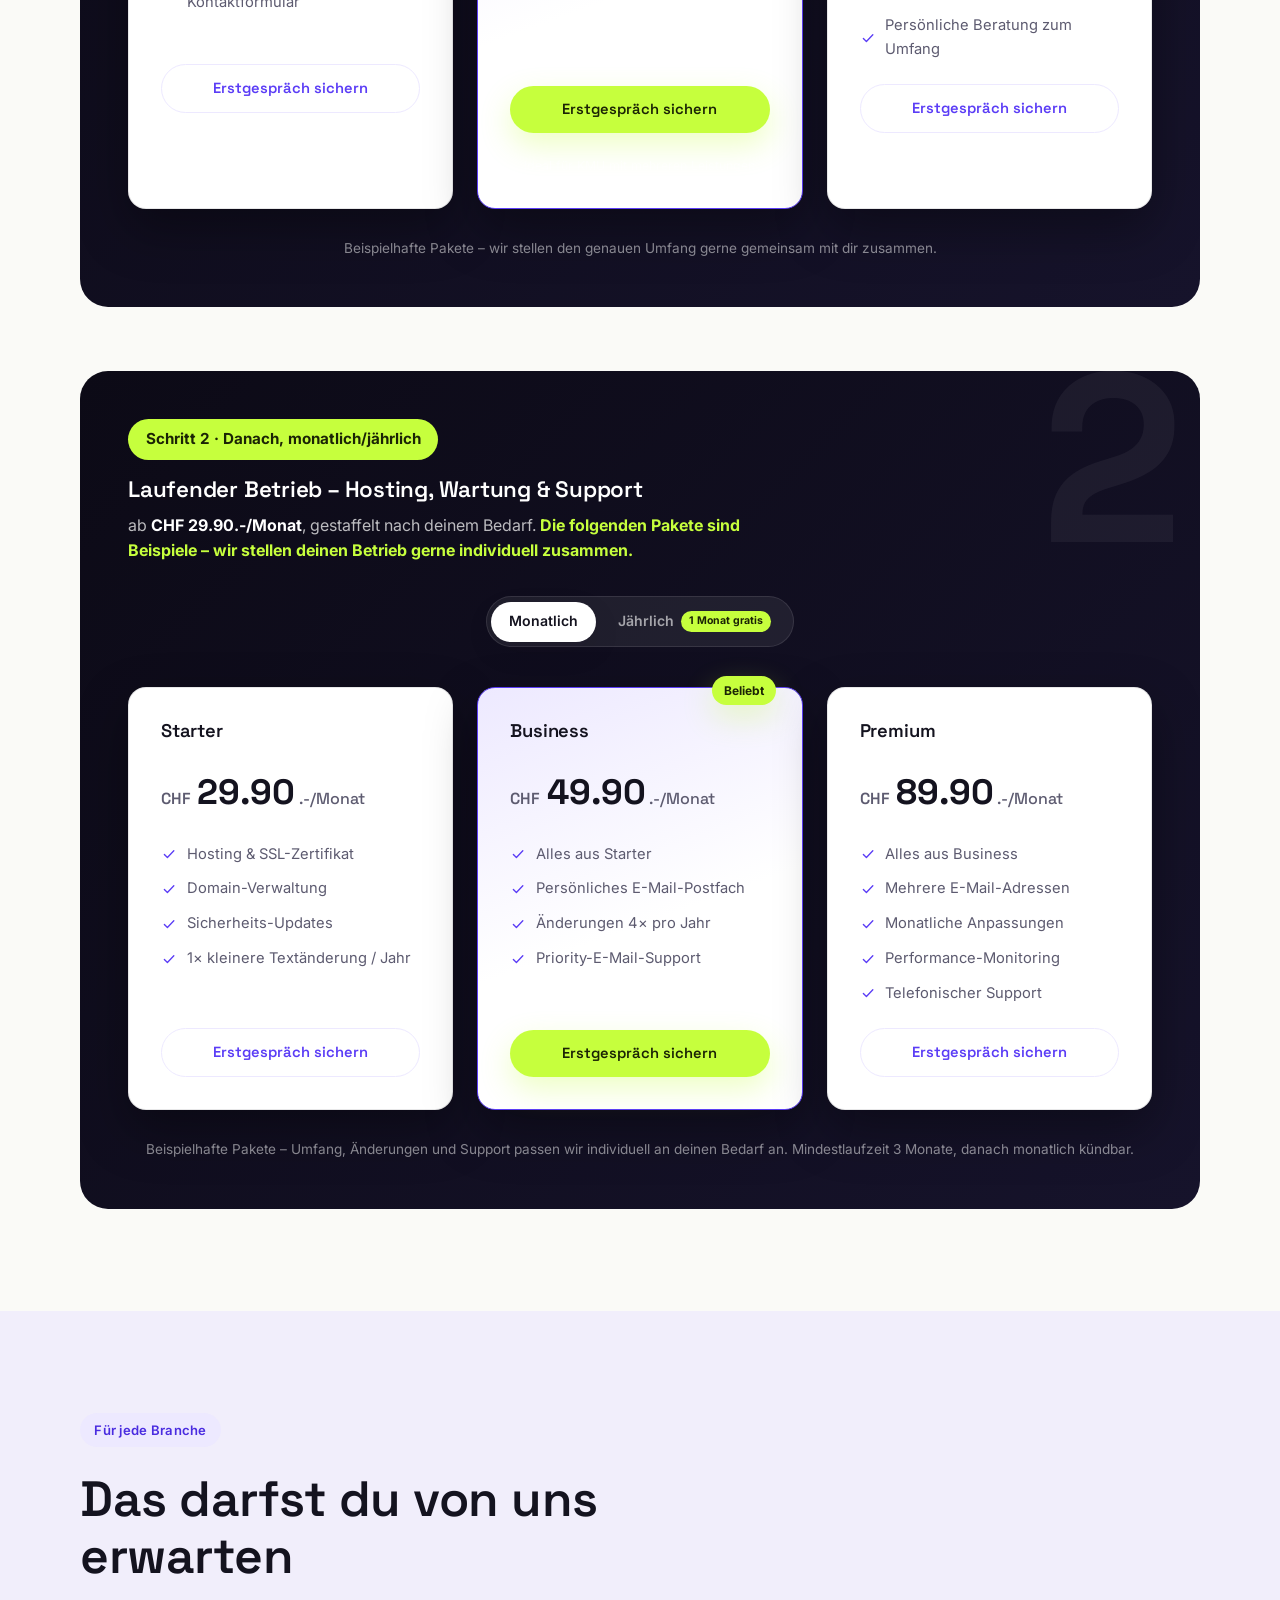
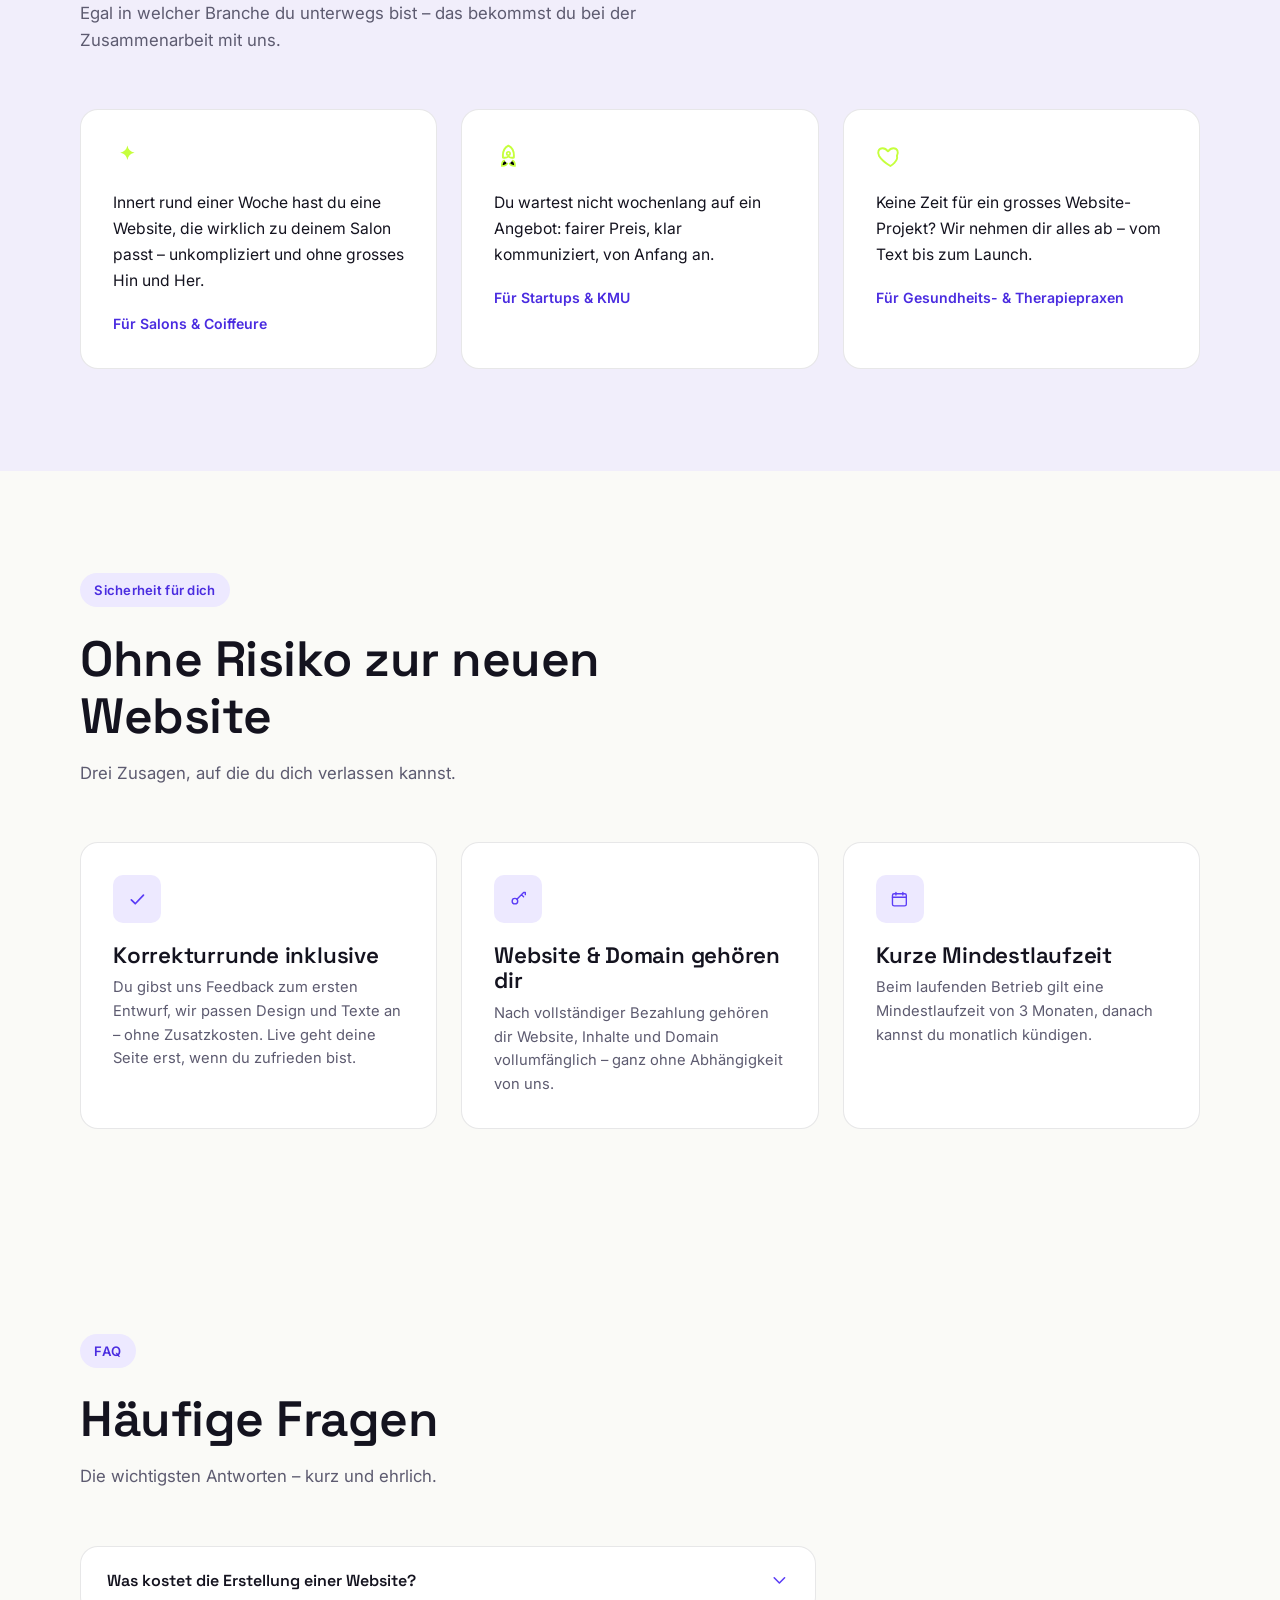
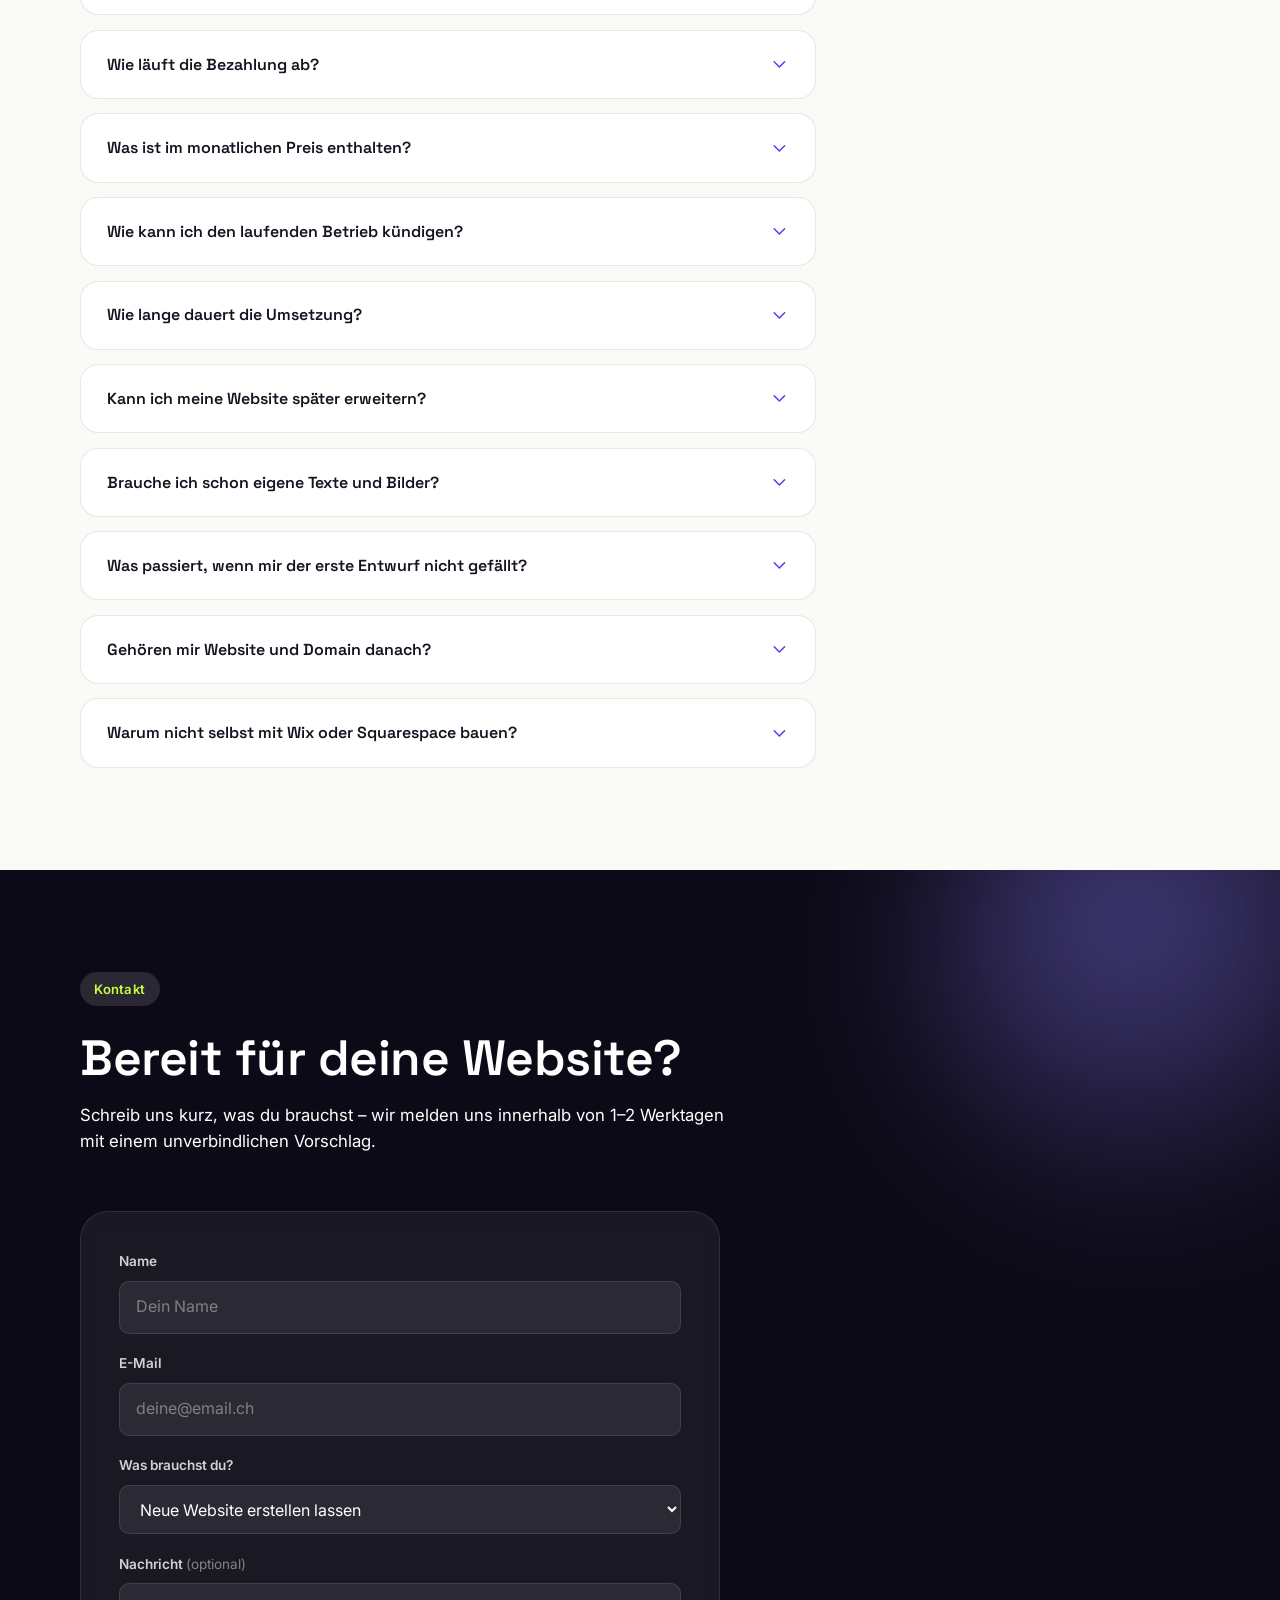
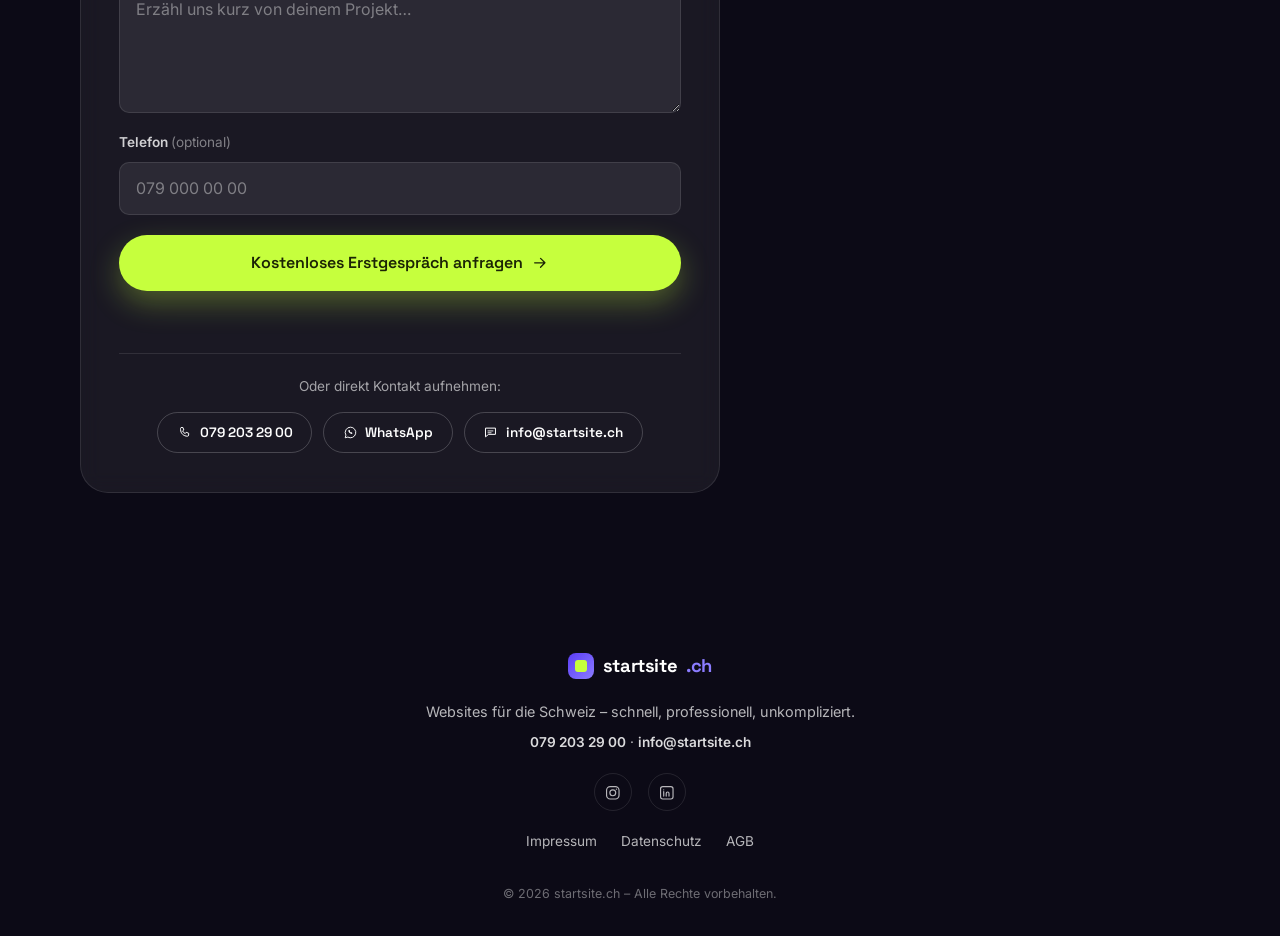
==== commit d40cacdd: "Add "Mehrere E-Mail-Adressen" to the Premium hosting package" ====
--- a/index.html
+++ b/index.html
@@ -630,6 +630,7 @@
             </div>
             <ul class="check-list">
               <li><svg class="icon"><use href="#icon-check"></use></svg> Alles aus Business</li>
+              <li><svg class="icon"><use href="#icon-check"></use></svg> Mehrere E-Mail-Adressen</li>
               <li><svg class="icon"><use href="#icon-check"></use></svg> Monatliche Anpassungen</li>
               <li><svg class="icon"><use href="#icon-check"></use></svg> Performance-Monitoring</li>
               <li><svg class="icon"><use href="#icon-check"></use></svg> Telefonischer Support</li>
